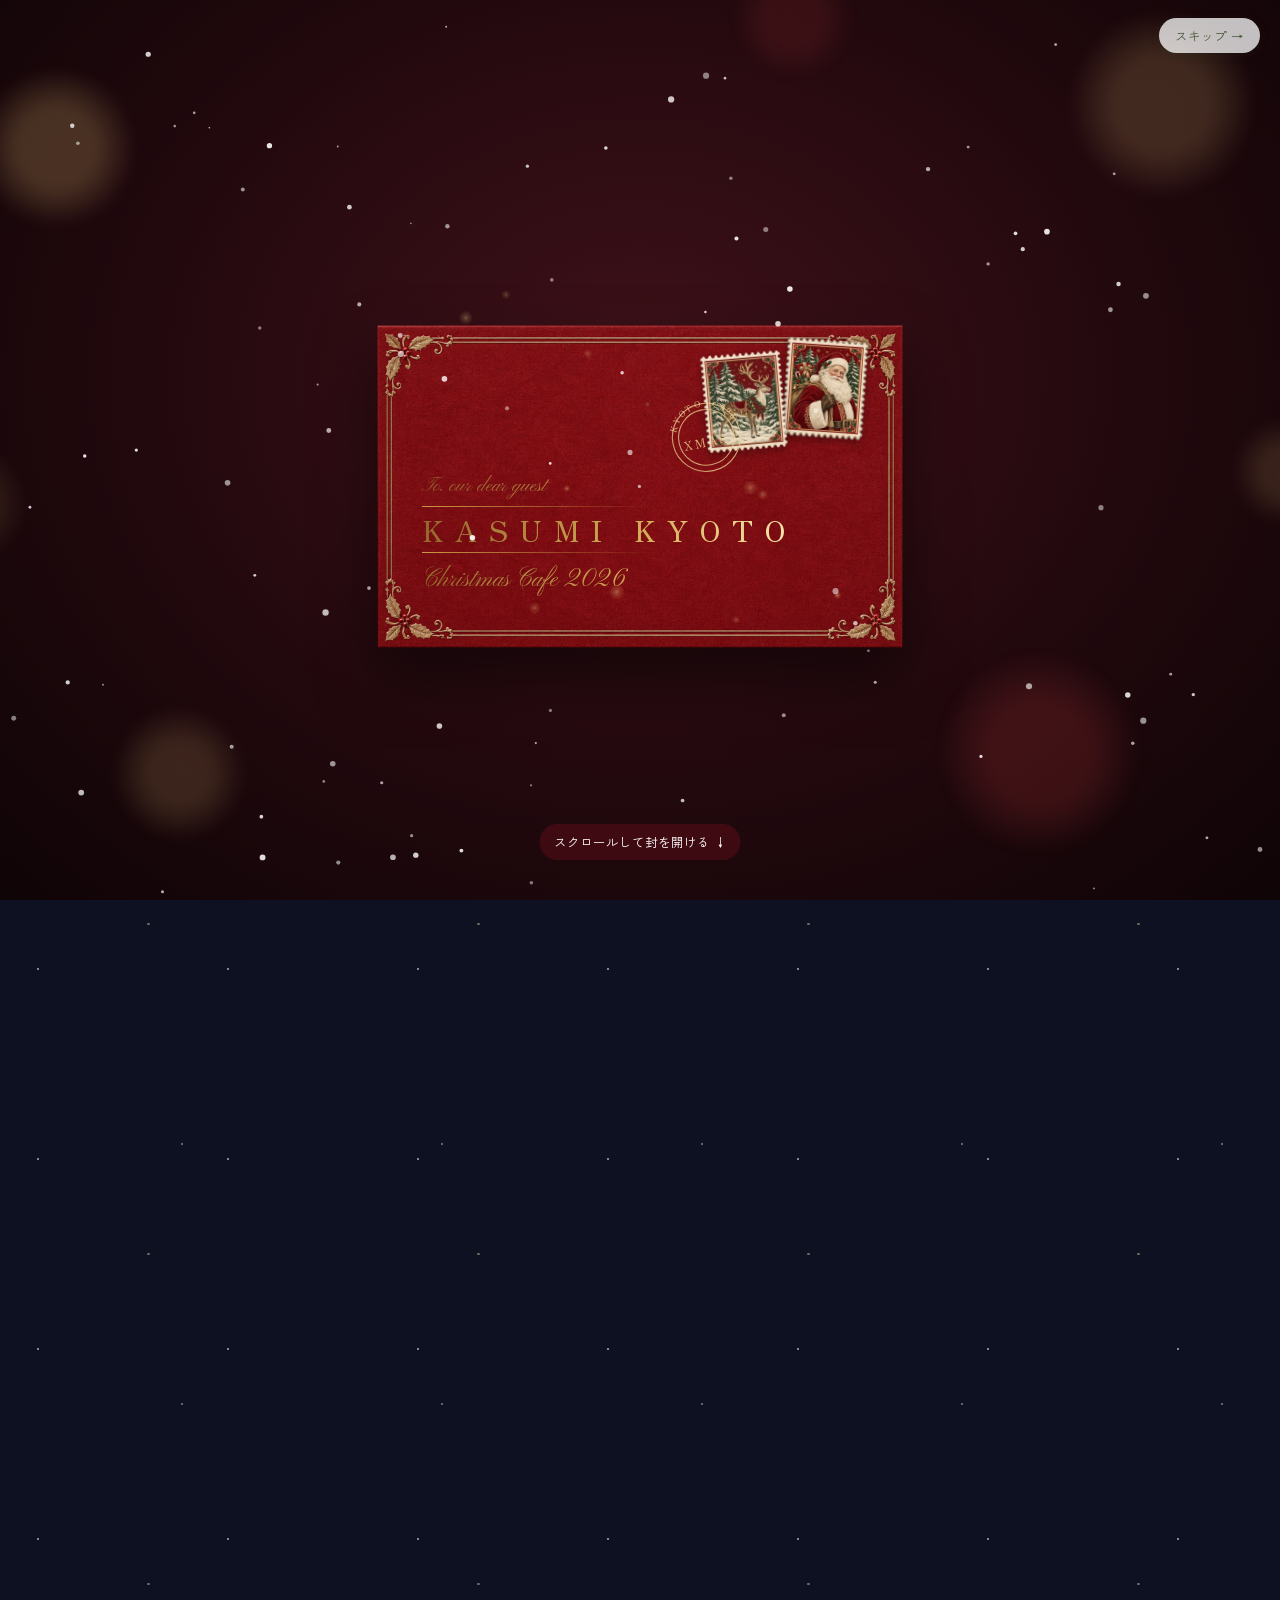
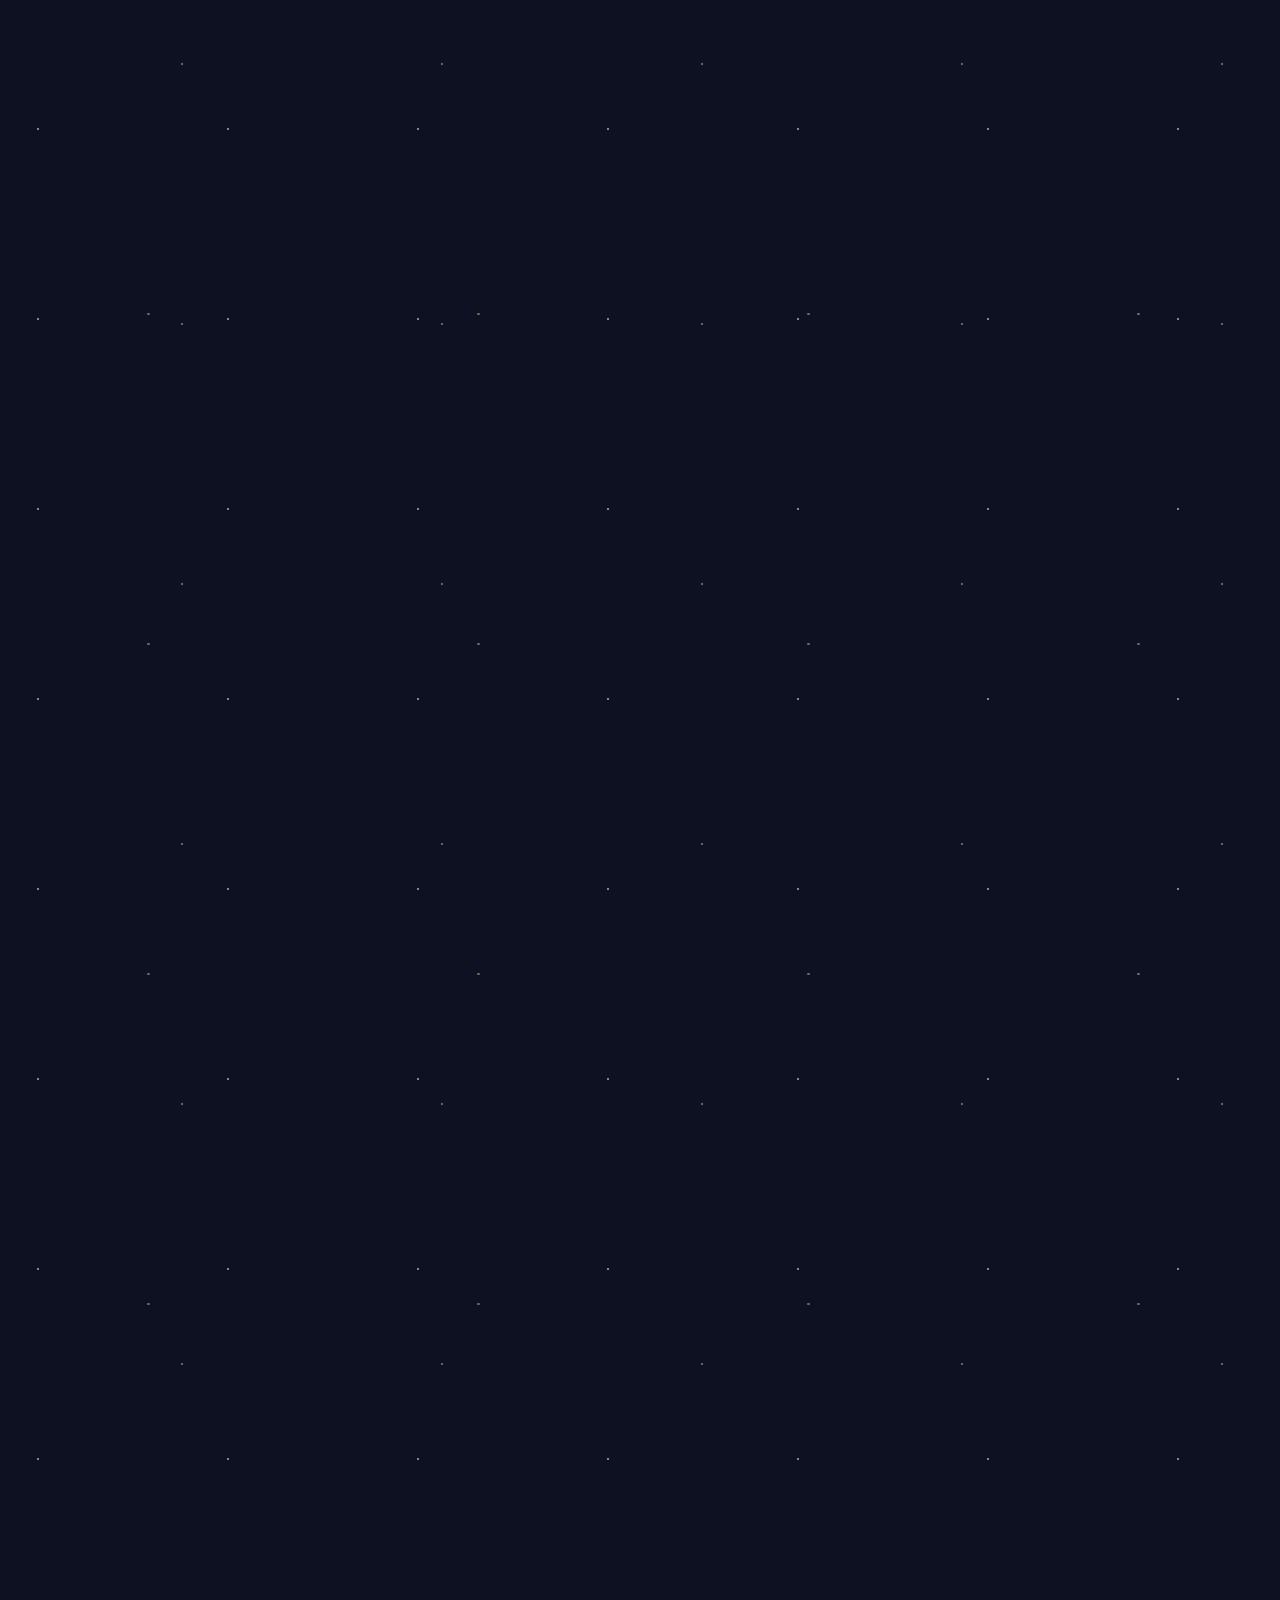
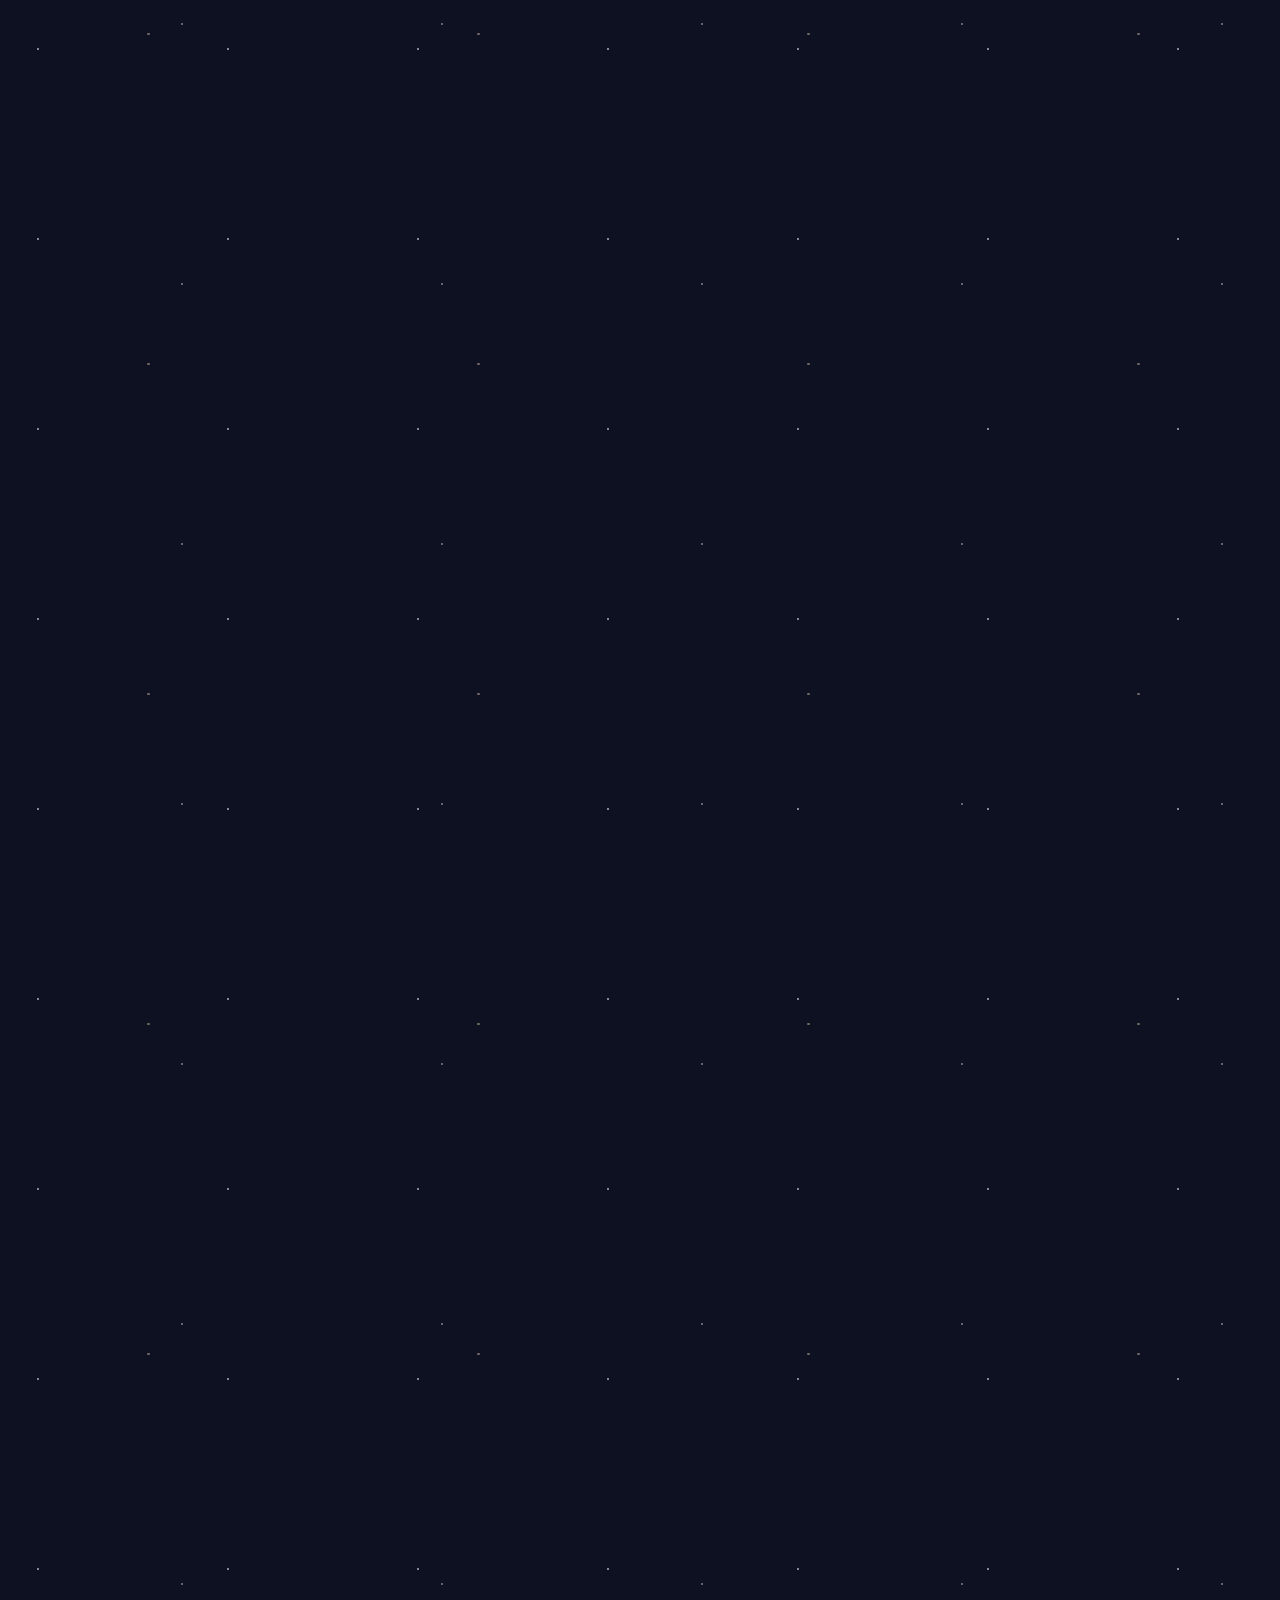
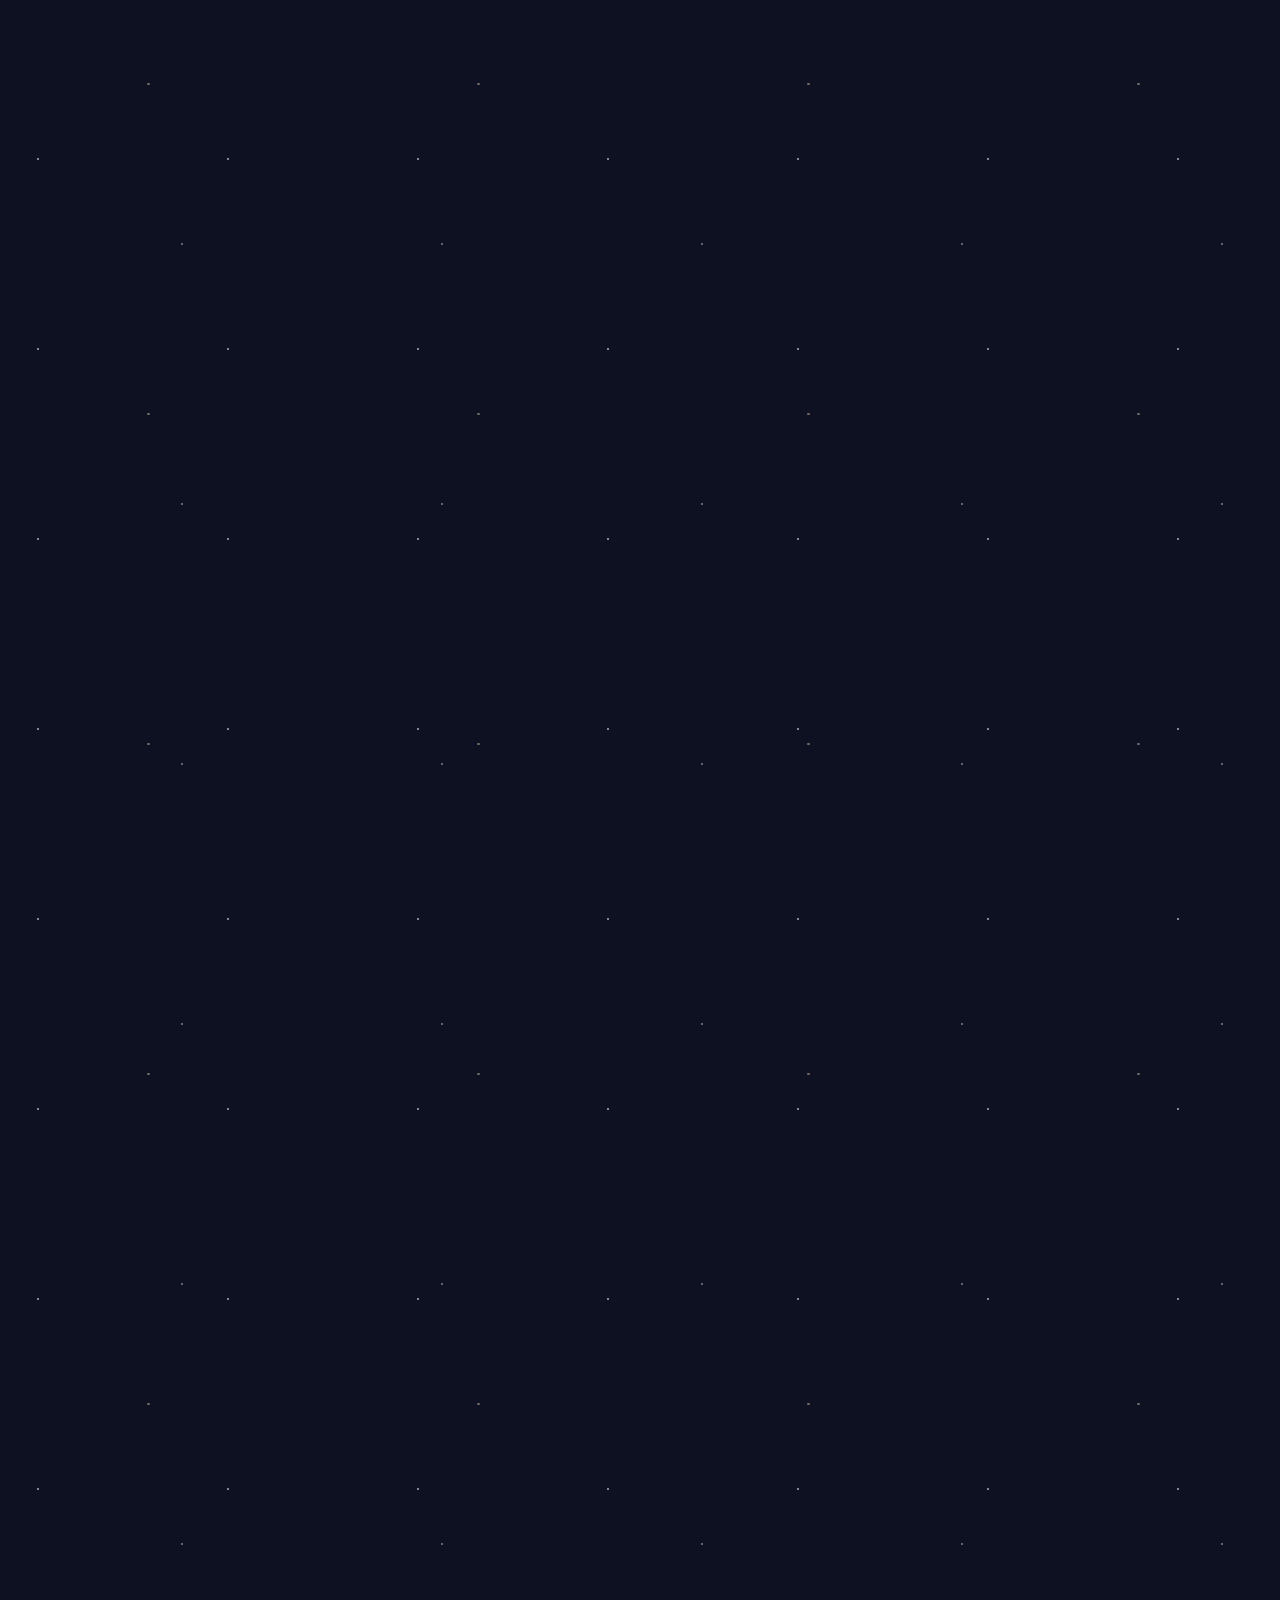
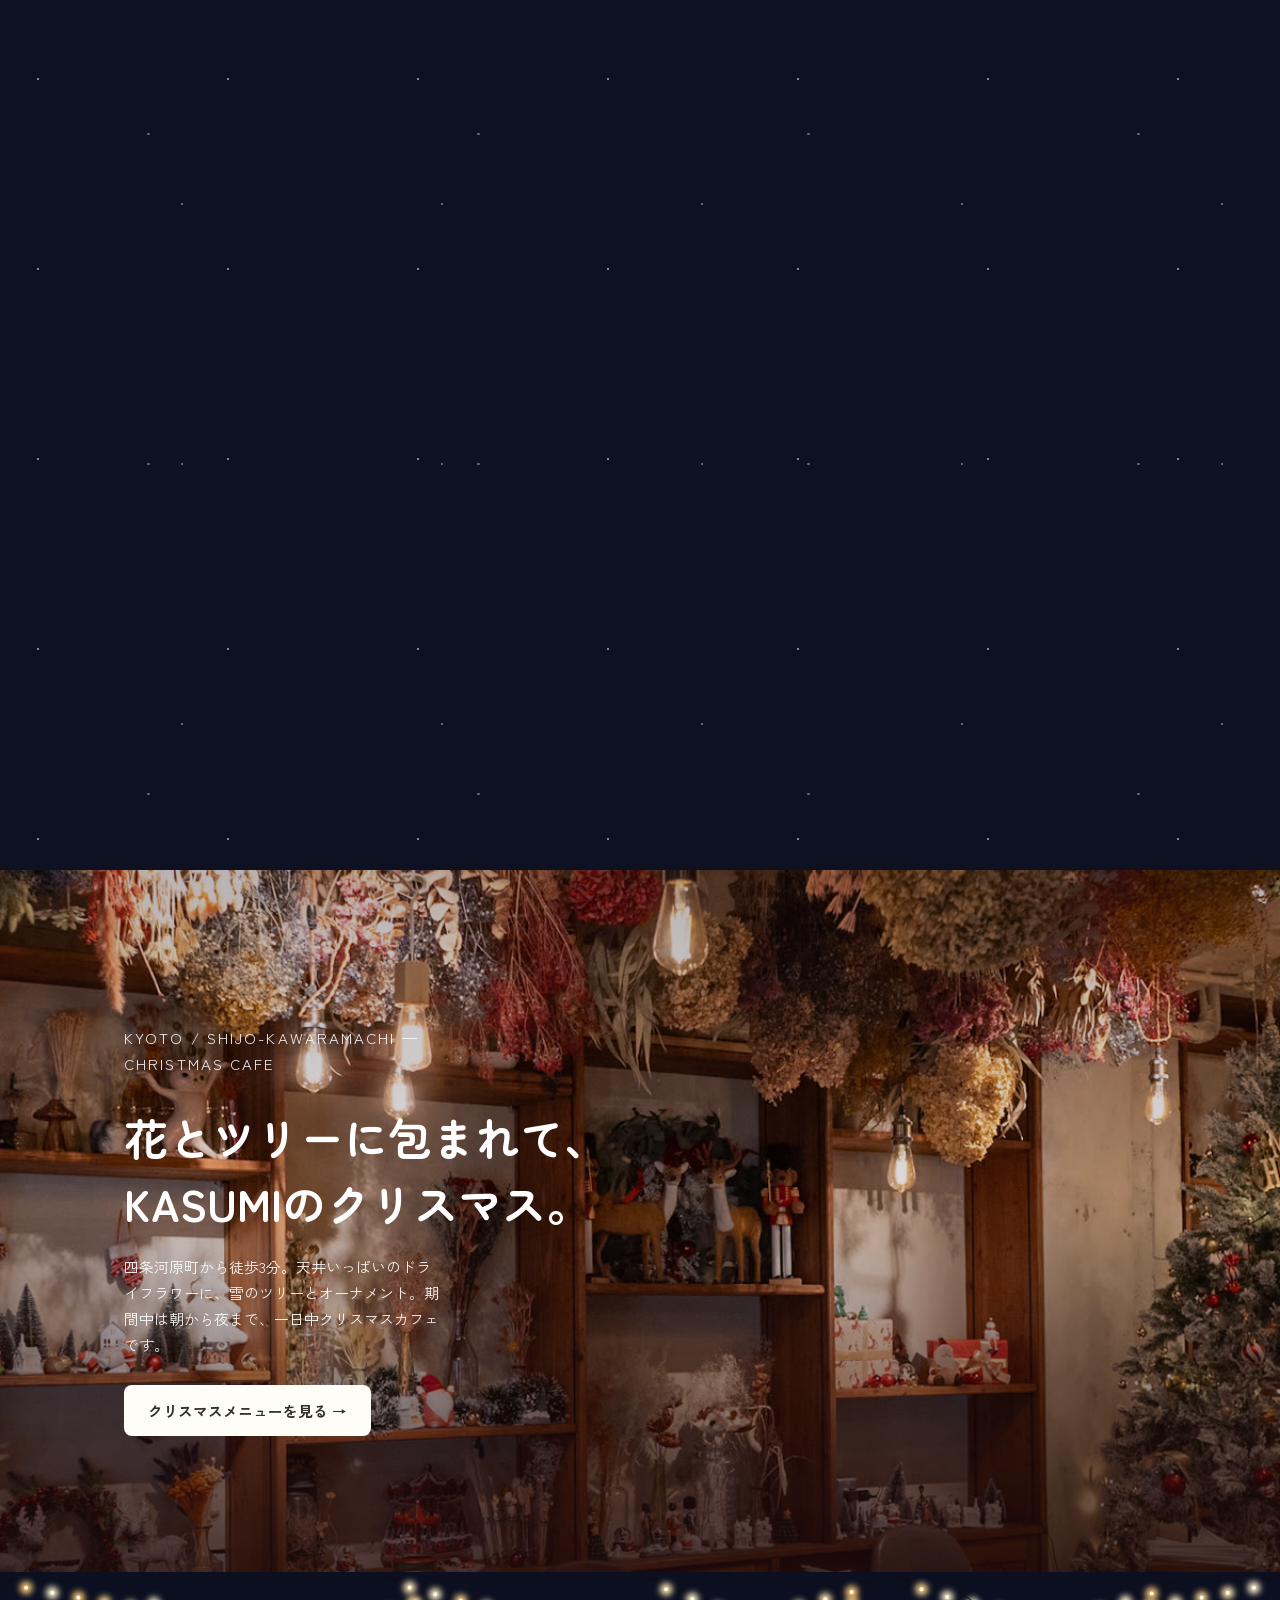
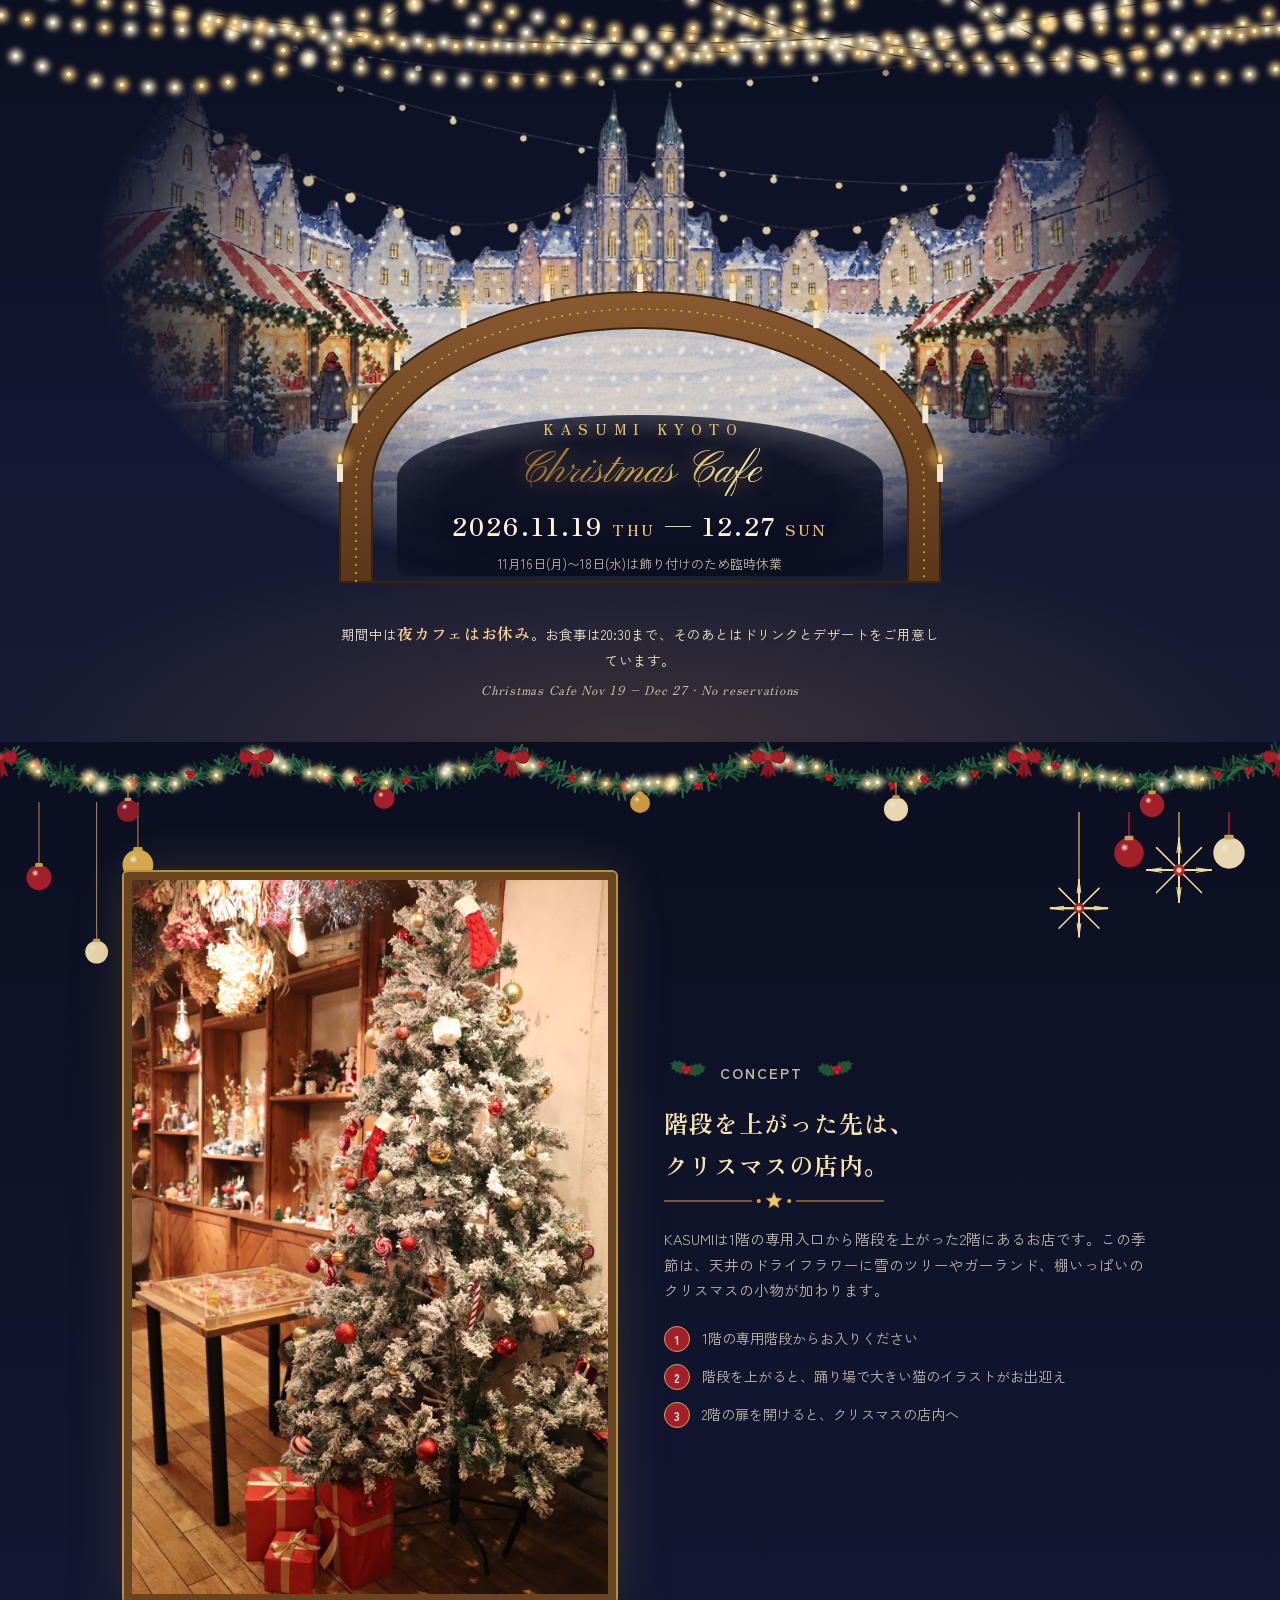
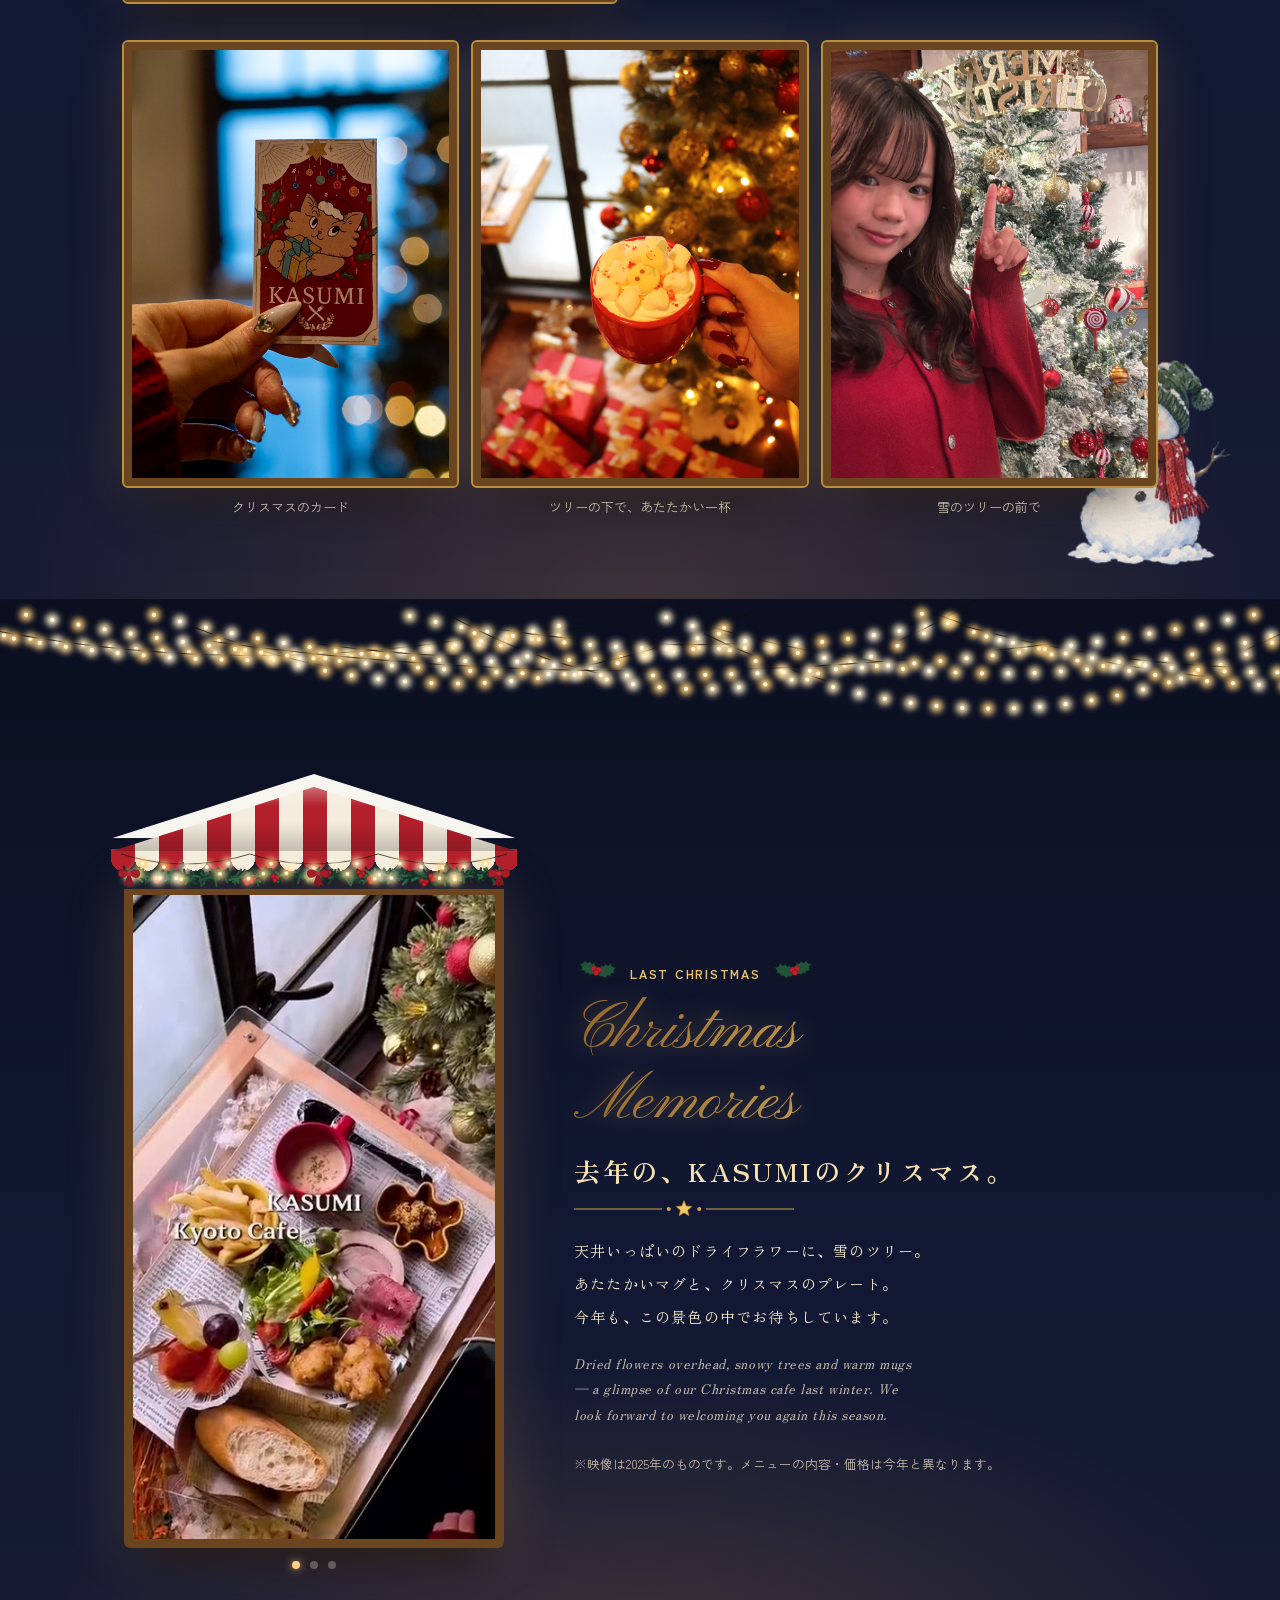
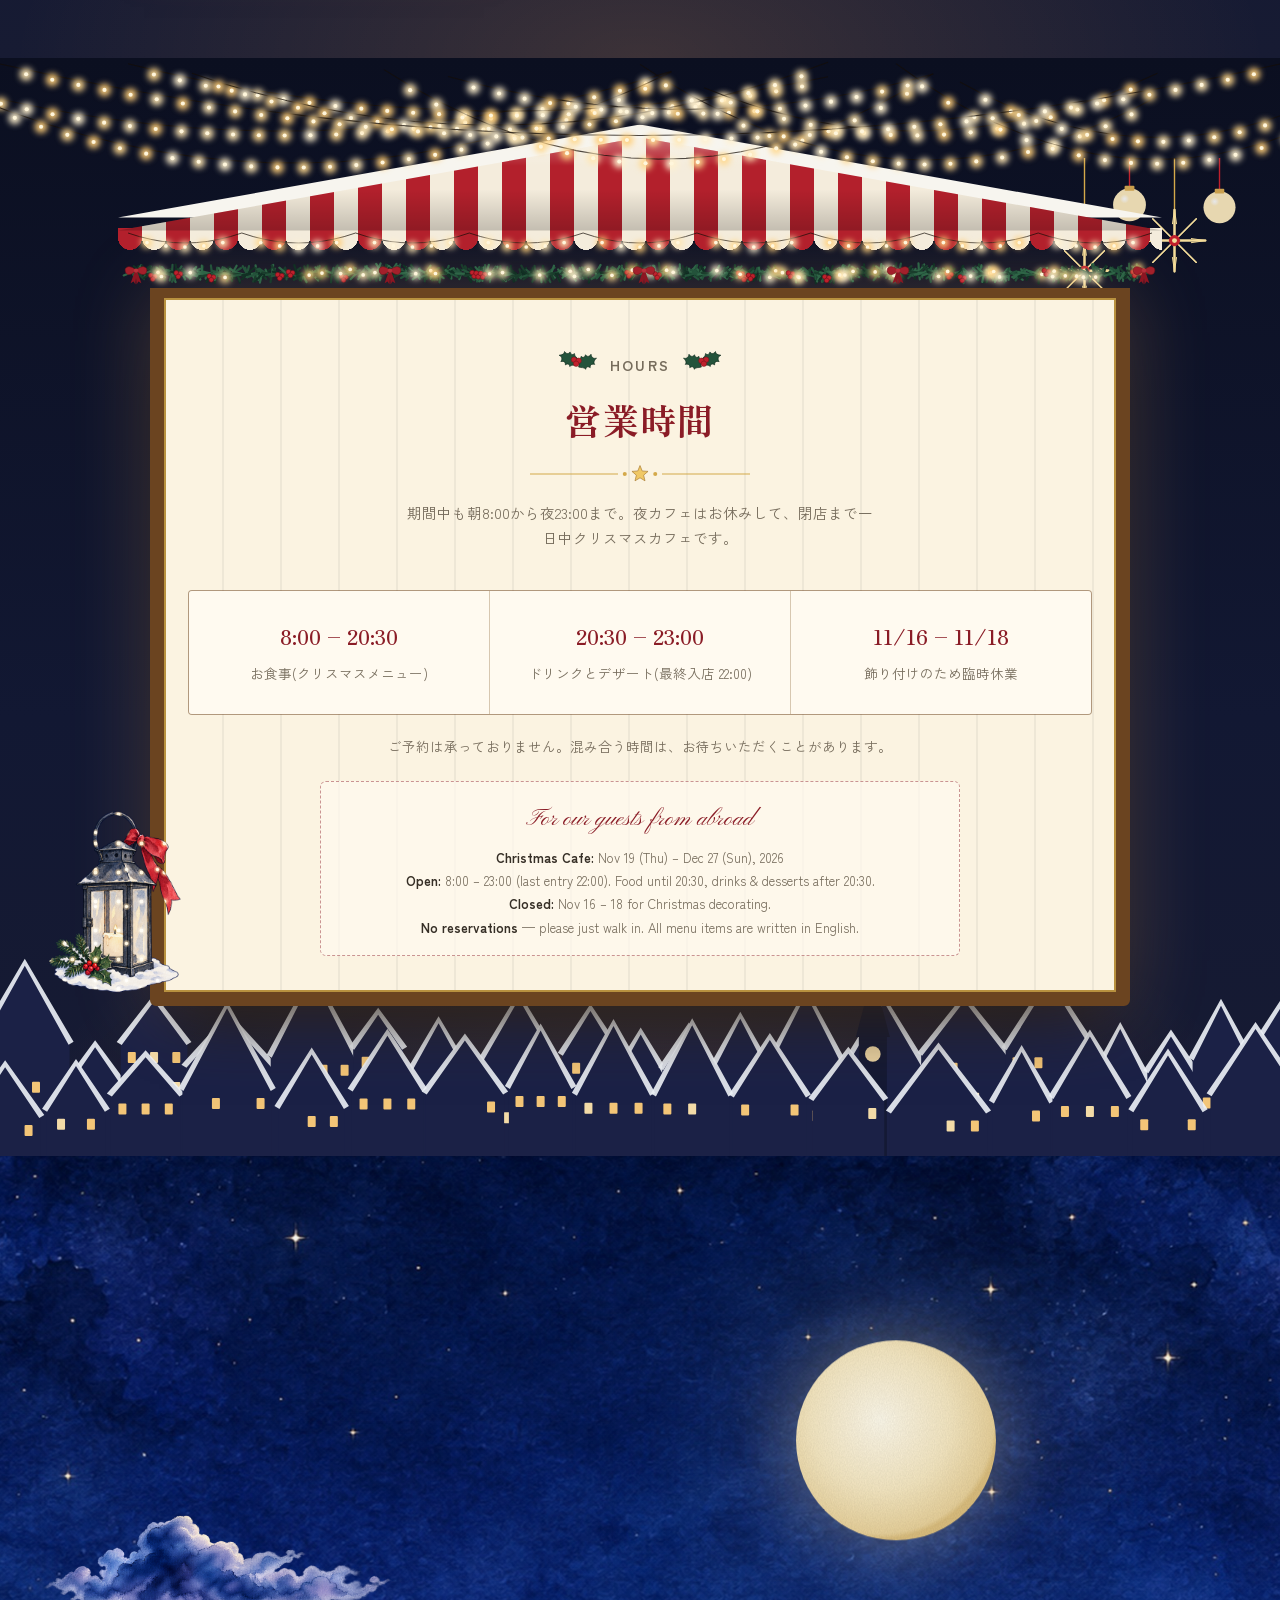
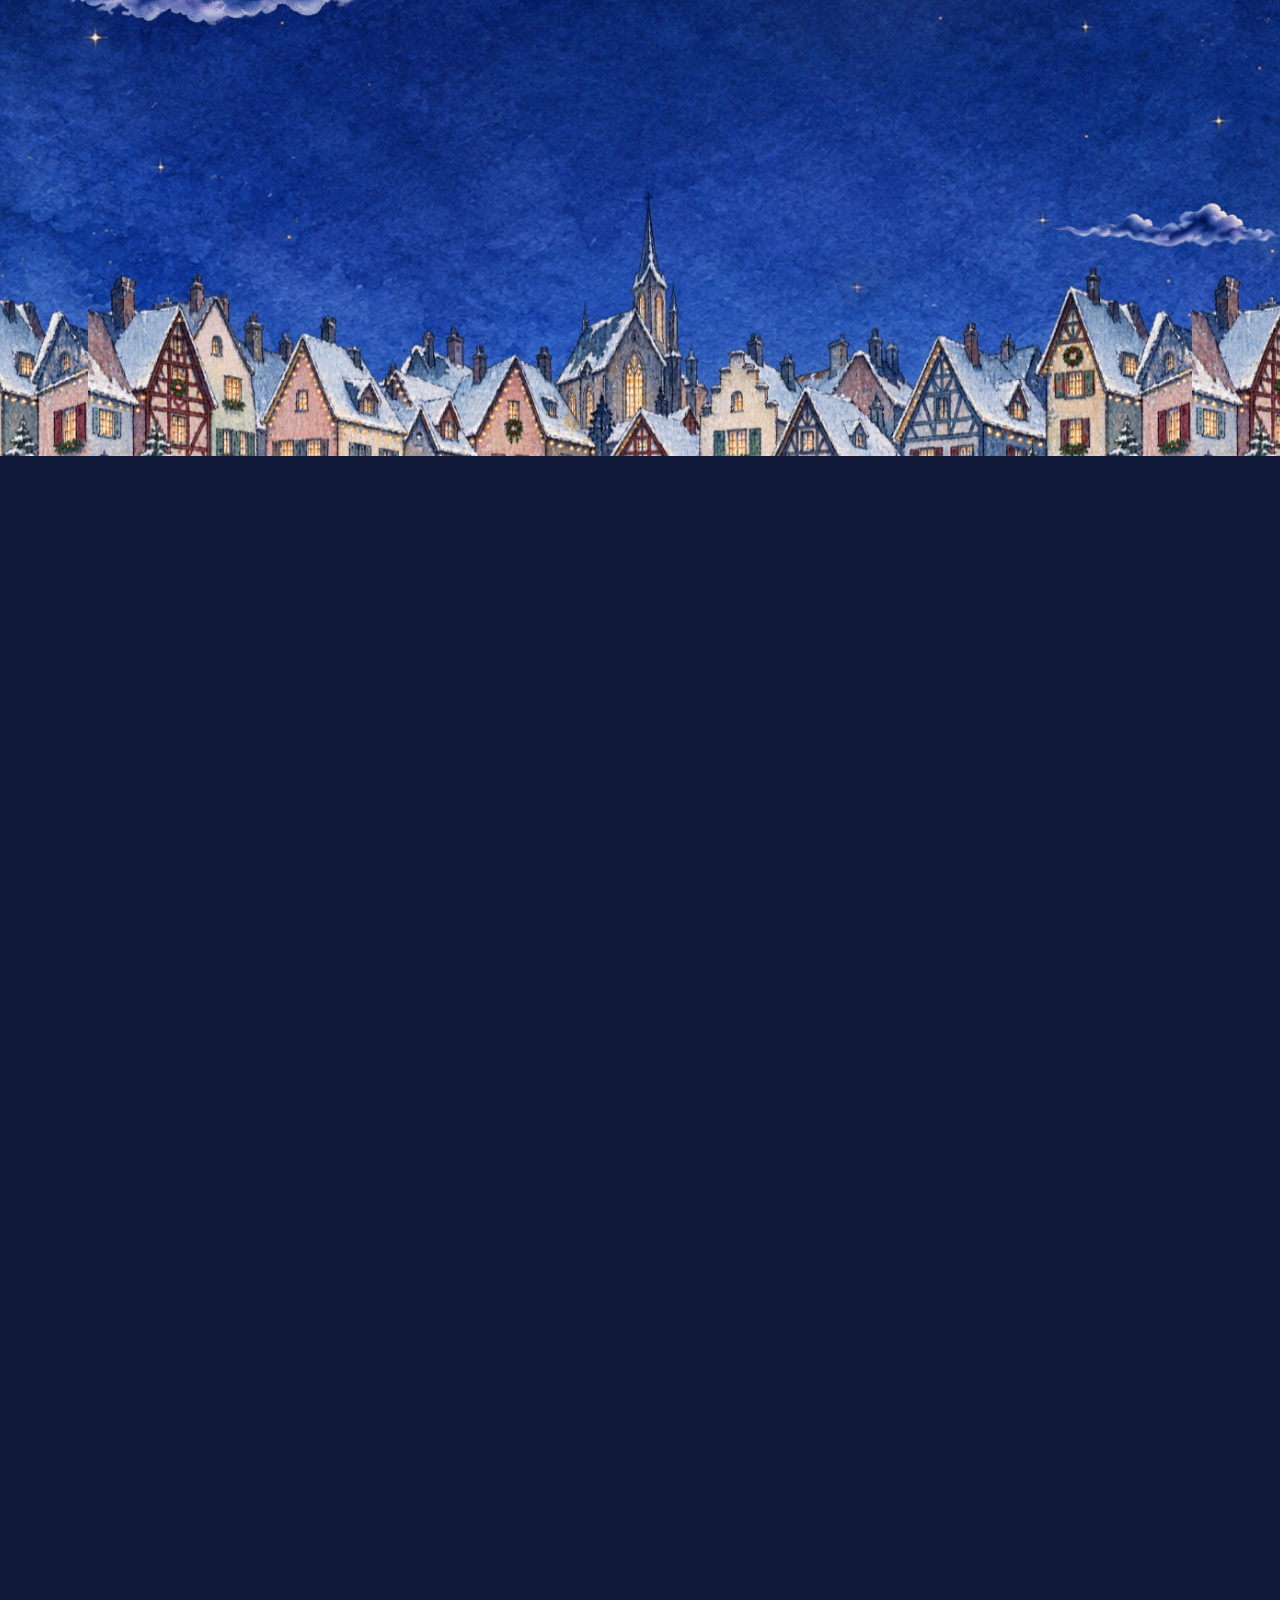
==== index.html @ fc3e25eb "クリスマス版: 基本版を取りこみ、メニューを最新の決定に合わせる - グラタン定食・カツカレーを外す(2026-10-03 フードはプレート1本・米なし) - デザート・ドリンク・Xmasアサイーの価" ====
<!DOCTYPE html>
<html lang="ja">
<head>
<meta charset="UTF-8">
<!-- アクセス解析(Googleアナリティクス、課題リスト#3)。プロパティ「KASUMI」の既存のウェブストリーム G-07JGNKQDGV を使う -->
<script async src="https://www.googletagmanager.com/gtag/js?id=G-07JGNKQDGV"></script>
<script>
  window.dataLayer = window.dataLayer || [];
  function gtag(){dataLayer.push(arguments);}
  gtag('js', new Date());
  gtag('config', 'G-07JGNKQDGV');
</script>

<meta name="viewport" content="width=device-width, initial-scale=1.0">
<title>KASUMI(かすみ)| 京都・四条河原町のクリスマスカフェ</title>
<meta name="description" content="京都市中京区、四条河原町から徒歩3分。ドライフラワーカフェ KASUMI のクリスマスカフェ。2026年11月19日(木)〜12月27日(日)、朝から夜まで一日中クリスマス仕様でお待ちしています。">
<!-- LINE・SNSで共有したときのカード(OGP)とアイコン(2026-09-27 広報チェックの提案①) -->
<meta property="og:type" content="website">
<meta property="og:site_name" content="KASUMI KYOTO">
<meta property="og:title" content="KASUMIのクリスマスカフェ 2026｜京都・四条河原町">
<meta property="og:description" content="2026年11月19日(木)〜12月27日(日)。ドライフラワーのカフェKASUMIが、朝から夜までクリスマスカフェになります。予約不要。">
<meta property="og:url" content="https://yoichi077-cyber.github.io/kasumihp/">
<meta property="og:image" content="https://yoichi077-cyber.github.io/kasumihp/images/christmas/og/og-christmas.jpg">
<meta property="og:image:width" content="1200">
<meta property="og:image:height" content="630">
<meta property="og:locale" content="ja_JP">
<meta name="twitter:card" content="summary_large_image">
<link rel="icon" type="image/png" href="images/christmas/og/favicon.png">
<link rel="apple-touch-icon" href="images/christmas/og/apple-touch-icon.png">
<!-- AI検索・Google向けのお店情報(課題リスト#4)。07_共通知識の店舗基本情報・営業情報(版7)と一致させる -->
<script type="application/ld+json">
{
  "@context": "https://schema.org",
  "@type": "CafeOrCoffeeShop",
  "name": "KASUMI",
  "alternateName": ["かすみ", "KASUMI KYOTO"],
  "url": "https://yoichi077-cyber.github.io/kasumihp/",
  "image": "https://yoichi077-cyber.github.io/kasumihp/images/christmas/og/og-christmas.jpg",
  "telephone": "+81-75-231-2922",
  "address": {
    "@type": "PostalAddress",
    "postalCode": "604-8046",
    "addressRegion": "京都府",
    "addressLocality": "京都市中京区",
    "streetAddress": "新京極通蛸薬師下る東側町508 2F",
    "addressCountry": "JP"
  },
  "openingHoursSpecification": [{
    "@type": "OpeningHoursSpecification",
    "dayOfWeek": ["Monday","Tuesday","Wednesday","Thursday","Friday","Saturday","Sunday"],
    "opens": "08:00",
    "closes": "23:00"
  }],
  "acceptsReservations": false,
  "hasMap": "https://maps.app.goo.gl/QVpJ8UWYc7qEV3ALA",
  "sameAs": ["https://www.instagram.com/kasumi_kyoto/", "https://www.tiktok.com/@ayuko_cafegirl"]
}
</script>
<link rel="preconnect" href="https://fonts.googleapis.com">
<link rel="stylesheet" href="https://fonts.googleapis.com/css2?family=Pinyon+Script&family=UnifrakturMaguntia&family=Zen+Old+Mincho:wght@500;700&display=swap">
<link rel="stylesheet" href="style.css">
<link rel="stylesheet" href="christmas.css">
<link rel="stylesheet" href="christmas-deco.css">
</head>
<body class="xmas">

<!-- ===== クリスマス版(2026)。基本版は Git の目印 base-v1 に保存 =====
     設計: 第2の脳/06_ホームページ/クリスマス版_設計メモ.md
     絵は Codex が images/christmas/ に保存したものを自動で使う。まだ無い絵は、コードで描いた仮の図形で表示する -->

<!-- ===== 入口: 赤い封筒の招待状 =====
     封筒の表 → 裏返す → 封ろうが外れてふたが開く → 手紙が出る → 金の文字が光る → 光が広がって店内写真へ
     高さは envelope.js が画面7つ分(px)で付ける。JS無効/動きを減らす設定の時は高さ0のまま(本編から表示) -->
<div class="entrance xe" id="entrance">
  <button class="entrance-skip" type="button" id="entranceSkip">スキップ →</button>
  <div class="entrance-sticky xe-sticky">
    <div class="xe-bokeh" aria-hidden="true"></div>

    <div class="xe-env" aria-hidden="true">
      <!-- 表 -->
      <div class="xe-front" data-art="images/christmas/envelope-front.png">
        <div class="xe-address">
          <span class="xe-to">To. our dear guest</span>
          <span class="xe-from">KASUMI KYOTO</span>
          <span class="xe-from-sub">Christmas Cafe 2026</span>
        </div>
        <div class="xe-stamps">
          <div class="xe-stamp xe-stamp--santa" data-art="images/christmas/stamp-santa.png"><span>Santa</span></div>
          <div class="xe-stamp xe-stamp--reindeer" data-art="images/christmas/stamp-reindeer.png"><span>Noël</span></div>
          <svg class="xe-postmark" viewBox="0 0 120 120"><circle cx="60" cy="60" r="44" /><circle cx="60" cy="60" r="36" /><path id="pm" d="M60 60 m-40 0 a40 40 0 1 1 80 0" fill="none" stroke="none"/><text><textPath href="#pm" startOffset="50%" text-anchor="middle">KYOTO · 2026</textPath></text><text x="60" y="72" text-anchor="middle" class="pm-mid">XMAS</text></svg>
        </div>
      </div>
      <!-- 裏(本体・手紙・ポケット・ふた) -->
      <div class="xe-back">
        <div class="xe-body" data-art="images/christmas/envelope-back.png"></div>
        <div class="xe-card"></div>
        <div class="xe-pocket" data-art="images/christmas/envelope-back.png"></div>
        <div class="xe-flap" data-art="images/christmas/envelope-flap.png"></div>
        <div class="xe-seal" data-art="images/christmas/wax-seal.png"></div>
      </div>
    </div>

    <!-- 手紙(文字は絵に描かず、ここで金色の文字として重ねる) -->
    <div class="xe-letter" data-art="images/christmas/letter-paper.png">
      <div class="xe-letter-inner">
        <!-- 「ご招待」は無料招待と誤解されるので使わない。署名(ヤイチ班長)も入れない(2026-09-26 オーナー指示) -->
        <p class="xe-line xe-line--en">Christmas Cafe</p>
        <p class="xe-line xe-line--lead">今年も、KASUMIは<br>クリスマスカフェを開催します。</p>
        <p class="xe-line">店内を、クリスマスの飾りでいっぱいにして、<br>あたたかい飲み物とごちそうを用意しました。</p>
        <p class="xe-line">階段の上で、お待ちしております。</p>
        <p class="xe-line xe-line--date">2026.11.19 <small>THU</small> — 12.27 <small>SUN</small></p>
        <p class="xe-line xe-line--en xe-line--small">KASUMI KYOTO</p>
      </div>
    </div>

    <canvas class="xe-dust" aria-hidden="true"></canvas>
    <div class="xe-flash" aria-hidden="true"></div>

    <!-- 光が消えたあとの店内写真(2025年クリスマスの店内) -->
    <div class="xe-photo">
      <img src="images/christmas/photos/interior-tree.jpg" alt="雪のツリーとリースで飾られた、クリスマスのKASUMIの店内">
    </div>
    <p class="scene-caption xe-caption">ようこそ、KASUMIのクリスマスへ。</p>

    <p class="scroll-hint">スクロールして封を開ける ↓</p>
  </div>
</div>

<header class="site-header">
  <div class="wrap">
    <div class="logo">KASUMI<span> KYOTO</span><em class="logo-xmas" aria-hidden="true">Christmas</em></div>
    <nav class="nav">
      <a href="#concept">お店紹介</a>
      <a href="#hours">営業時間</a>
      <a href="#menu">クリスマスメニュー</a>
      <a href="#faq">よくある質問</a>
      <a href="#access">アクセス</a>
    </nav>
  </div>
  <div class="xm-lights xm-lights--header" data-deco="lights"></div>
</header>

<!-- お知らせ。data-until の日を過ぎると自動で消える。内容は 07_共通知識/営業情報.md(版11)と一致させる。
     クリスマス版を開催前(11/15まで)に出すため、それまでの営業と臨時休業をここで知らせる -->
<div class="notice" id="notice">
  <div class="wrap">
    <p class="notice-item" data-until="2026-11-15"><span class="notice-label">お知らせ</span>11月15日(日)までは、いつものメニューと夜カフェで営業しています。</p>
    <p class="notice-item" data-until="2026-11-18"><span class="notice-label">臨時休業</span>11月16日(月)〜18日(水)は飾り付けのためお休みします。11月19日(木)からクリスマスカフェです。</p>
    <p class="notice-item" data-until="2026-11-18" lang="en"><span class="notice-label">Notice</span>Closed Nov 16 (Mon) &ndash; 18 (Wed) for Christmas decorating. Christmas Cafe from Nov 19 (Thu) to Dec 27 (Sun).</p>
  </div>
</div>

<section class="hero" id="top" data-hero-image>
  <!-- 写真の上には飾りを重ねない(2026-09-26 オーナー指示) -->
  <div class="hero-inner">
    <p class="hero-eyebrow">Kyoto / Shijo-Kawaramachi — Christmas Cafe</p>
    <h1>花とツリーに包まれて、<br>KASUMIのクリスマス。</h1>
    <p>四条河原町から徒歩3分。天井いっぱいのドライフラワーに、雪のツリーとオーナメント。期間中は朝から夜まで、一日中クリスマスカフェです。</p>
    <a class="btn" href="#menu">クリスマスメニューを見る →</a>
  </div>
</section>

<!-- 期間と臨時休業は 07_共通知識/営業情報.md(版6)の変更予定に合わせる。
     看板はドレスデンのクリスマスマーケットの入口にある「ろうそくの木のアーチ」の形 -->
<div class="xmas-dates xm-night" id="dates">
  <div class="xm-canopy" data-deco="canopy" data-h="120"></div>
  <div class="xm-archsign">
    <!-- 大聖堂はアーチ看板の奥に立ち、看板の上へそびえる(文字の後ろは暗くして読めるように) -->
    <div class="xm-art xm-art--cathedral xm-sparkle" data-art="images/christmas/cathedral.png" aria-hidden="true"></div>
    <!-- 手描きの広場の1枚絵(square.png)が届いたら、大聖堂・陶器の家・影絵の代わりにこれだけを出す -->
    <div class="xm-art xm-art--square xm-sparkle" data-art="images/christmas/square.png" aria-hidden="true"></div>
    <div class="xm-arch" data-deco="arch"></div>
    <div class="xm-archsign-text">
      <span class="xm-archsign-kasumi">KASUMI KYOTO</span>
      <span class="xm-archsign-en">Christmas Cafe</span>
      <b>2026.11.19 <small>THU</small> — 12.27 <small>SUN</small></b>
      <span class="xm-archsign-note">11月16日(月)〜18日(水)は飾り付けのため臨時休業</span>
    </div>
  </div>
  <p class="xm-period-note">期間中は<b>夜カフェはお休み</b>。お食事は20:30まで、そのあとはドリンクとデザートをご用意しています。<span lang="en">Christmas Cafe Nov 19 &ndash; Dec 27 &middot; No reservations</span></p>
  <div class="xm-skyline" data-deco="skyline" data-h="150"></div>
  <div class="xm-lanterns" data-deco="lanterns"></div>
</div>

<section id="concept" class="xm-concept xm-night">
  <div class="xm-art xm-art--snowman" data-art="images/christmas/snowman.png" aria-hidden="true"></div>
  <div class="xm-garland" data-deco="garland"></div>
  <div class="xm-stars xm-stars--right" data-deco="stars" data-count="2" data-len="120"></div>
  <div class="xm-hang xm-hang--left" data-deco="hang" data-count="3" data-len="140"></div>
  <div class="wrap concept">
    <img src="images/christmas/photos/tree-presents.jpg" alt="雪のツリーと赤いプレゼントの箱。奥にクリスマスの小物が並ぶ棚">
    <div class="concept-text">
      <p class="eyebrow"><span class="xm-holly" data-deco="holly"></span>Concept<span class="xm-holly xm-holly--flip" data-deco="holly"></span></p>
      <h2>階段を上がった先は、<br>クリスマスの店内。</h2>
      <div class="xm-divider" data-deco="divider"></div>
      <p>KASUMIは1階の専用入口から階段を上がった2階にあるお店です。この季節は、天井のドライフラワーに雪のツリーやガーランド、棚いっぱいのクリスマスの小物が加わります。</p>
      <ul class="concept-steps">
        <li><span class="num">1</span>1階の専用階段からお入りください</li>
        <li><span class="num">2</span>階段を上がると、踊り場で大きい猫のイラストがお出迎え</li>
        <li><span class="num">3</span>2階の扉を開けると、クリスマスの店内へ</li>
      </ul>
    </div>
  </div>
  <div class="wrap">
    <!-- 写真は 2025年クリスマスカフェ(写っているのはスタッフ。2026-09-26 オーナーが使用可と回答) -->
    <ul class="concept-strip">
      <li><figure><img src="images/christmas/photos/xmas-card.jpg" alt="ツリーの灯りの前で、猫の絵のKASUMIのクリスマスカードを持つ手" loading="lazy"><figcaption>クリスマスのカード</figcaption></figure></li>
      <li><figure><img src="images/christmas/photos/tree-hotdrink.jpg" alt="雪のツリーとプレゼントの前で、マシュマロのホットドリンクを持つ手" loading="lazy"><figcaption>ツリーの下で、あたたかい一杯</figcaption></figure></li>
      <li><figure><img src="images/christmas/photos/staff-tree.jpg" alt="雪のツリーの前のスタッフ" loading="lazy"><figcaption>雪のツリーの前で</figcaption></figure></li>
    </ul>
  </div>
</section>

<!-- ===== 去年のクリスマスカフェ(動画) =====
     動画はスタッフが編集した2025年のリール3本(KASUMI_photos/クリスマスカフェ/HP用動画)。
     去年の「クリスマス限定メニューは12月25日まで」の文字が入る終わりの数秒は切ってある(今年は12/27まで)。
     音なし・自動再生・くり返し。動画の上には飾りを重ねない -->
<section id="last-xmas" class="xm-night xm-lastxmas">
  <div class="xm-canopy" data-deco="canopy" data-h="120"></div>
  <div class="wrap xm-lx">
    <!-- 窓は1つ。3本を順番にくり返し流す(3つ並べるとうるさい、とオーナー指示 2026-09-26) -->
    <div class="xm-vhut">
      <video class="xm-playlist" muted playsinline preload="auto"
        data-list="images/christmas/video/last-xmas-1.mp4 images/christmas/video/last-xmas-2.mp4 images/christmas/video/last-xmas-3.mp4"
        src="images/christmas/video/last-xmas-1.mp4" poster="images/christmas/video/last-xmas-1.jpg"
        aria-label="去年のクリスマスカフェの様子。ツリーの横のクリスマスプレート、雪のツリーの店内、入口のポインセチア"></video>
      <div class="xm-vdots" aria-hidden="true"><i class="on"></i><i></i><i></i></div>
    </div>
    <div class="xm-lx-text">
      <p class="eyebrow"><span class="xm-holly" data-deco="holly"></span>Last Christmas<span class="xm-holly xm-holly--flip" data-deco="holly"></span></p>
      <p class="xm-lx-en">Christmas<br>Memories</p>
      <h2>去年の、KASUMIのクリスマス。</h2>
      <div class="xm-divider" data-deco="divider"></div>
      <p class="xm-lx-ja">天井いっぱいのドライフラワーに、雪のツリー。<br>あたたかいマグと、クリスマスのプレート。<br>今年も、この景色の中でお待ちしています。</p>
      <p class="xm-lx-en-body">Dried flowers overhead, snowy trees and warm mugs &mdash; a glimpse of our Christmas cafe last winter. We look forward to welcoming you again this season.</p>
      <p class="xm-videos-note">※映像は2025年のものです。メニューの内容・価格は今年と異なります。</p>
    </div>
  </div>
</section>

<section id="hours" class="hours xm-night xm-hours">
  <div class="xm-art xm-art--lantern xm-sparkle" data-art="images/christmas/lantern.png" aria-hidden="true"></div>
  <div class="xm-canopy" data-deco="canopy" data-h="130"></div>
  <div class="xm-stars xm-stars--hours" data-deco="stars" data-count="2" data-len="90"></div>
  <div class="xm-skyline xm-skyline--hours" data-deco="skyline" data-h="170"></div>
  <div class="wrap xm-bighut">
    <div class="xm-roof xm-roof--big" aria-hidden="true">
      <div class="xm-valance"></div>
      <div class="xm-hut-eave" data-deco="lights"></div>
      <div class="xm-roof-garland" data-deco="garland" data-flat="1"></div>
    </div>
    <div class="section-head">
      <p class="eyebrow"><span class="xm-holly" data-deco="holly"></span>Hours<span class="xm-holly xm-holly--flip" data-deco="holly"></span></p>
      <h2>営業時間</h2>
      <div class="xm-divider" data-deco="divider"></div>
      <p>期間中も朝8:00から夜23:00まで。夜カフェはお休みして、閉店まで一日中クリスマスカフェです。</p>
    </div>
    <!-- 期間中の営業形態は 07_共通知識/営業情報.md(版6)の変更予定「クリスマスカフェ期間の営業形態」に合わせる。
         16:00のライトダウンの有無と、20:30以降の品目は未確認なので書かない -->
    <div class="hours-grid">
      <div class="hours-card">
        <div class="time">8:00 – 20:30</div>
        <div class="label">お食事(クリスマスメニュー)</div>
      </div>
      <div class="hours-card">
        <div class="time">20:30 – 23:00</div>
        <div class="label">ドリンクとデザート(最終入店 22:00)</div>
      </div>
      <div class="hours-card">
        <div class="time">11/16 – 11/18</div>
        <div class="label">飾り付けのため臨時休業</div>
      </div>
    </div>
    <p class="hours-note">ご予約は承っておりません。混み合う時間は、お待ちいただくことがあります。</p>
    <!-- 英語の案内(広報チェックの提案⑥)。内容は 07_共通知識/営業情報.md 版7・店舗基本情報.md と一致させる -->
    <div class="xm-english" lang="en">
      <p class="xm-english-title">For our guests from abroad</p>
      <ul>
        <li><b>Christmas Cafe:</b> Nov 19 (Thu) &ndash; Dec 27 (Sun), 2026</li>
        <li><b>Open:</b> 8:00 &ndash; 23:00 (last entry 22:00). Food until 20:30, drinks &amp; desserts after 20:30.</li>
        <li><b>Closed:</b> Nov 16 &ndash; 18 for Christmas decorating.</li>
        <li><b>No reservations</b> &mdash; please just walk in. All menu items are written in English.</li>
      </ul>
    </div>
  </div>
</section>

<!-- ===== ソリの演出: 夜空をサンタとトナカイのソリが駆ける =====
     ヨーロッパの旧市街の屋根の上から、カメラがゆっくり夜空へ上がり、ソリが月の前を横切って、金の光の粉が残る → 「Christmas Menu」
     星と月はコードで描く。夜空・雲・ソリは Codex の水彩画。街並みは Codex の絵が届くまでコードで描く。高さは sleigh.js が付ける -->
<section class="xs" id="sleigh" aria-label="サンタのソリが夜空を駆ける演出">
  <div class="xs-sticky">
    <div class="xs-sky" data-art="images/christmas/sleigh-sky.jpg"></div>
    <canvas class="xs-stars" aria-hidden="true"></canvas>
    <div class="xs-moon" aria-hidden="true"></div>
    <div class="xs-cloud xs-cloud--a" data-art="images/christmas/sleigh-cloud-a.png" aria-hidden="true"></div>
    <div class="xs-cloud xs-cloud--b" data-art="images/christmas/sleigh-cloud-b.png" aria-hidden="true"></div>
    <canvas class="xs-trail" aria-hidden="true"></canvas>
    <div class="xs-sleigh" data-art="images/christmas/sleigh.png" aria-hidden="true">
      <svg class="xs-fallback" viewBox="0 0 400 150">
        <!-- 仮のソリ(金の線画)。Codex の sleigh.png が届いたら自動で差し替わる -->
        <g fill="none" stroke="currentColor" stroke-width="2.4" stroke-linecap="round" stroke-linejoin="round">
          <path d="M10 118 q8 14 30 14 h70 q14 0 20 -12" />
          <path d="M22 118 v-26 q0 -16 18 -18 h40 q20 0 30 -20 q4 -8 12 -6" />
          <path d="M30 92 h70" />
          <path d="M50 74 q-6 -18 8 -26 q14 -6 20 8 q2 10 -6 18" />
          <circle cx="66" cy="44" r="7" />
          <path d="M60 38 q6 -12 16 -4" />
          <path d="M92 56 l10 -18 q10 -6 18 2 l-6 16" />
          <path d="M112 70 C 160 66, 200 66, 240 60" />
          <path d="M112 76 C 170 80, 250 78, 330 60" />
        </g>
        <g fill="none" stroke="currentColor" stroke-width="2.2" stroke-linecap="round" stroke-linejoin="round">
          <g transform="translate(222 26)"><path d="M0 34 q10 -6 30 -4 q8 -8 14 -18 m-4 4 l-6 -12 m8 8 l4 -10 M4 34 l-8 22 m12 -20 l6 20 m18 -22 l-4 22 m10 -22 l10 18" /></g>
          <g transform="translate(300 12)"><path d="M0 34 q10 -6 30 -4 q8 -8 14 -18 m-4 4 l-6 -12 m8 8 l4 -10 M4 34 l-8 22 m12 -20 l6 20 m18 -22 l-4 22 m10 -22 l10 18" /></g>
        </g>
      </svg>
    </div>
    <!-- 手前: クリスマス一色のヨーロッパの旧市街(和の要素は入れない。2026-09-26 オーナー指示)。
         Codex の sleigh-town.png が届いたら自動で差し替わる。届くまではコードで描いた街並み -->
    <div class="xs-roofs" data-art="images/christmas/sleigh-town.png" data-deco="skyline" data-town="1" aria-hidden="true"></div>
    <p class="xs-caption"><span class="xs-caption-en">Merry Christmas</span><span class="xs-caption-ja">クリスマスのごちそうを、どうぞ。</span></p>
    <div class="xs-dusk" aria-hidden="true"></div>
  </div>
</section>

<section id="menu" class="xmas-menu xm-night">
  <div class="xm-art xm-art--globe" data-art="images/christmas/snowglobe.png" aria-hidden="true"></div>
  <div class="xm-art xm-art--wreath" data-art="images/christmas/wreath.png" aria-hidden="true"></div>
  <div class="xm-awning" aria-hidden="true"></div>
  <div class="xm-lights xm-lights--awning" data-deco="lights"></div>
  <div class="xm-art xm-art--nutL" data-art="images/christmas/nutcracker.png" aria-hidden="true"></div>
  <div class="xm-art xm-art--nutR" data-art="images/christmas/nutcracker.png" aria-hidden="true"></div>
  <div class="xm-marquee" data-deco="marquee" data-text="Christmas Menu" aria-hidden="true"></div>
  <p class="xm-marquee-sub" aria-hidden="true">KASUMI KYOTO · 2026</p>
  <div class="xm-canopy xm-canopy--menu" data-deco="canopy" data-h="160"></div>
  <div class="xm-stars xm-stars--menuL" data-deco="stars" data-count="2" data-len="90"></div>
  <div class="xm-stars xm-stars--menuR" data-deco="stars" data-count="2" data-len="260"></div>
  <div class="wrap">
    <div class="section-head">
      <p class="eyebrow"><span class="xm-holly" data-deco="holly"></span>Christmas Menu<span class="xm-holly xm-holly--flip" data-deco="holly"></span></p>
      <h2>クリスマスメニュー</h2>
      <div class="xm-divider" data-deco="divider"></div>
      <p>期間中は、おばんざいのセットをお休みして、クリスマスの洋食をご用意します。デザートとドリンクは、去年ご好評いただいたクリスマスの特別メニューです。価格はすべて税込です。</p>
    </div>
    <!-- 名前と価格は「クリスマス/2026_目標と作戦.md」のオーナー決定(2026-09-26)と 07_共通知識/メニュー・価格.md に合わせる。
         未決定の価格は「近日公開」。写真は2025年クリスマスのもの(今年の料理は10月の試作で撮影して差し替える) -->
    <div class="menu-grid menu-grid--2col">
      <div class="menu-card"><span class="xm-card-holly" data-deco="holly"></span>
        <div class="thumb"><img src="images/christmas/photos/plate.jpg" alt="クリスマスプレート" loading="lazy"></div>
        <div class="body">
          <h3>クリスマスプレート</h3>
          <p>メインを選べる、クリスマスの洋食プレート。メインの種類は近日公開します。</p>
          <p class="price">¥1,980</p>
        </div>
      </div>
      <div class="menu-card"><span class="xm-card-holly" data-deco="holly"></span>
        <div class="thumb"><img src="images/menu-wagyu.jpg" alt="黒毛和牛ステーキセット" loading="lazy"></div>
        <div class="body">
          <h3>黒毛和牛ステーキセット</h3>
          <p>黒毛和牛のステーキを、ご飯とお椀とともに。期間中もご用意しています。</p>
          <p class="price">¥4,700</p>
        </div>
      </div>
      <div class="menu-card"><span class="xm-card-holly" data-deco="holly"></span>
        <div class="thumb"><img src="images/christmas/photos/dessert-set.jpg" alt="ティラミスのデザートプレートと、マシュマロのホットドリンク" loading="lazy"></div>
        <div class="body">
          <h3>Xmasティラミス</h3>
          <p>ティラミスに、トナカイのチョコと星のクッキーを添えて。ドリンクとのセットでご注文ください。</p>
          <p class="price">¥900</p>
        </div>
      </div>
      <div class="menu-card"><span class="xm-card-holly" data-deco="holly"></span>
        <div class="thumb"><img src="images/christmas/photos/fondant.jpg" alt="フォンダンショコラとバニラアイス" loading="lazy"></div>
        <div class="body">
          <h3>Xmasフォンダンショコラ&amp;アイスクリーム</h3>
          <p>あたたかいフォンダンショコラに、バニラアイスを添えて。ドリンクとのセットでご注文ください。</p>
          <p class="price">¥900</p>
        </div>
      </div>
      <div class="menu-card"><span class="xm-card-holly" data-deco="holly"></span>
        <div class="thumb"><img src="images/christmas/photos/hot-marshmallow.jpg" alt="スノーマンのマシュマロを浮かべたホットドリンク" loading="lazy"></div>
        <div class="body">
          <h3>Xmasマシュマロドリンク</h3>
          <p>抹茶ラテ／チョコミルク／カフェオレ。ホットとアイス、どちらもお選びいただけます。</p>
          <p class="price">各¥800</p>
        </div>
      </div>
      <div class="menu-card"><span class="xm-card-holly" data-deco="holly"></span>
        <div class="thumb"><img src="images/christmas/photos/acai.jpg" alt="クリスマスのアサイーボウル" loading="lazy"></div>
        <div class="body">
          <h3>Xmasアサイーボウル</h3>
          <p>フルーツとアイスに、ジンジャーマンと星のクッキーを飾って。</p>
          <p class="price">¥1,690</p>
        </div>
      </div>
    </div>
    <p class="menu-more"><b>いつものメニューも：</b>アサイーボウル(5種)、クリームソーダ(7種)、コーヒー・紅茶・ソフトドリンクなどは期間中もご注文いただけます。<br><b>期間中お休みするメニュー：</b>おばんざいのセット、鶏の唐揚げのセット、モーニング。<br>写真は2025年のクリスマスカフェのものです。今年のメニューの写真は、準備ができしだい入れ替えます。</p>
  </div>
</section>

<!-- ===== よくある質問(広報チェックの提案④) =====
     答えは 07_共通知識(営業情報 版7・店舗基本情報・メニュー・価格)とクリスマスの作戦のオーナー決定だけに基づく。
     「ご招待」「無料」と誤解される書き方はしない -->
<section id="faq" class="xm-night xm-faq">
  <!-- 赤い封筒がのぞくポスト。最初の封筒の招待状とつながる -->
  <div class="xm-art xm-art--mailbox" data-art="images/christmas/mailbox.png" aria-hidden="true"></div>
  <div class="wrap">
    <div class="section-head">
      <p class="eyebrow"><span class="xm-holly" data-deco="holly"></span>FAQ<span class="xm-holly xm-holly--flip" data-deco="holly"></span></p>
      <h2>よくある質問</h2>
      <div class="xm-divider" data-deco="divider"></div>
    </div>
    <div class="xm-faq-list">
      <details><summary>予約はできますか？</summary><p>ご予約は承っておりません。そのままお越しください。席数は32席です。混み合う時間は、お待ちいただくことがあります。</p></details>
      <details><summary>クリスマスカフェの期間中は、何時まで営業していますか？</summary><p>朝8:00から夜23:00まで営業しています（最終入店22:00）。お食事のご注文は20:30までで、そのあとはドリンクとデザートをご注文いただけます。期間中は夜カフェはお休みです。</p></details>
      <details><summary>クリスマス当日も営業していますか？</summary><p>開催期間の11月19日（木）〜12月27日（日）は、定休日なしで営業しています。直前の11月16日（月）〜18日（水）は、飾り付けのため臨時休業です。</p></details>
      <details><summary>おばんざいのセットは食べられますか？</summary><p>クリスマスカフェの期間中（11月19日〜12月27日）は、おばんざいのセットとモーニングをお休みして、クリスマスプレートをご用意しています。11月15日まではいつものメニューです。</p></details>
      <details><summary>英語のメニューはありますか？ / Do you have an English menu?</summary><p>すべてのメニューに英語表記があります。All items on our menu are also written in English.</p></details>
    </div>
  </div>
</section>

<section id="access" class="access">
  <div class="xm-garland" data-deco="garland"></div>
  <div class="xm-canopy xm-canopy--access" data-deco="canopy" data-h="130"></div>
  <div class="wrap access-grid">
    <div>
      <p class="eyebrow"><span class="xm-holly" data-deco="holly"></span>Access<span class="xm-holly xm-holly--flip" data-deco="holly"></span></p>
      <h2>アクセス</h2>
      <div class="xm-divider" data-deco="divider"></div>
      <!-- 住所・電話は Googleビジネスプロフィールの登録値(07_共通知識/店舗基本情報.md、公開案内に使ってよい) -->
      <dl>
        <dt>住所</dt><dd>〒604-8046<br>京都府京都市中京区新京極通蛸薬師下る東側町508 2F</dd>
        <dt>電話</dt><dd><a href="tel:0752312922">075-231-2922</a></dd>
        <dt>最寄駅</dt><dd>阪急京都線 京都河原町駅(四条河原町)より徒歩3分</dd>
        <dt>営業時間</dt><dd>8:00 – 23:00(お食事の注文は20:30まで、最終入店22:00)</dd>
        <dt>定休日</dt><dd>なし(11月16日〜18日は臨時休業)</dd>
        <dt>席数</dt><dd>32席・完全禁煙</dd>
        <dt>予約</dt><dd>承っておりません(予約なしでお越しください)</dd>
        <dt>メニュー</dt><dd>すべてのメニューに英語表記があります</dd>
      </dl>
    </div>
    <div>
      <p class="eyebrow"><span class="xm-holly" data-deco="holly"></span>Follow<span class="xm-holly xm-holly--flip" data-deco="holly"></span></p>
      <h2>SNS</h2>
      <div class="xm-divider" data-deco="divider"></div>
      <p style="font-size:14.5px; color:rgba(255,255,255,0.75); margin-top:12px;">クリスマスの店内やメニューの様子は SNS で発信しています。</p>
      <div class="sns-row">
        <a href="https://www.instagram.com/kasumi_kyoto/" target="_blank" rel="noopener" data-sns="instagram">Instagram</a>
        <a href="https://www.tiktok.com/@ayuko_cafegirl" target="_blank" rel="noopener" data-sns="tiktok">TikTok</a>
        <a href="https://maps.app.goo.gl/QVpJ8UWYc7qEV3ALA" target="_blank" rel="noopener">Google マップ</a>
      </div>
    </div>
  </div>
</section>

<footer class="xm-footer">
  <div class="xm-snowbank" aria-hidden="true"></div>
  © KASUMI, Kyoto — 京都府京都市中京区新京極通蛸薬師下る東側町508 2F

  <p class="ga-note">このサイトでは、アクセス状況を知るためにGoogleアナリティクスを使っています。</p>
</footer>

<script src="christmas-art.js"></script>
<script src="deco.js"></script>
<script src="envelope.js"></script>
<script src="sleigh.js"></script>
<script src="script.js"></script>
</body>
</html>
---- style.css ----
@import url('https://fonts.googleapis.com/css2?family=Zen+Maru+Gothic:wght@400;500;700;900&family=Zen+Kaku+Gothic+New:wght@400;500;700&display=swap');

:root {
  --oat: #f3efe4;
  --surface: #fffdf8;
  --ink: #362f26;
  --ink-soft: #766c5c;
  --wood: #8a5a34;
  --wood-deep: #5f3b1f;
  --blue: #5f7f95;
  --rose: #c98a87;
  --border: rgba(54, 47, 38, 0.12);
  --shadow: rgba(54, 47, 38, 0.16);

  /* 入口ギミック専用(絵本・夜空トーン) */
  --night-deep: #131a3a;
  --night-mid: #262c58;
  --night-soft: #3b3a6b;
  --cloud-pink: #e9b3c9;
  --cloud-lilac: #b3a6dd;
  --cloud-blue: #8fa5d9;
  --moon: #f6e8c3;
  --star: #fff6df;
  --paper-dark: #4a2f1c;
  --paper-mid: #8a5a34;
  --paper-light: #c99a5f;
  --cat-fur: #d09a4d;
  --cat-cream: #f9f2e2;
  --glow: #f0c987;
}

* { box-sizing: border-box; }

body {
  margin: 0;
  background: var(--oat);
  color: var(--ink);
  font-family: "Zen Kaku Gothic New", "Hiragino Sans", sans-serif;
  line-height: 1.75;
}

img { max-width: 100%; display: block; }

h1, h2, h3 {
  font-family: "Zen Maru Gothic", sans-serif;
  font-weight: 700;
  text-wrap: balance;
  margin: 0;
}

a { color: inherit; }

.wrap {
  max-width: 1080px;
  margin: 0 auto;
  padding: 0 24px;
}

/* ---------- entrance gimmick(絵本の8場面をカメラで進む) ---------- */
.entrance {
  position: relative;
  height: 0; /* JS が読み込み後に高さ(px)を付与する。JS無効時は何も表示せず本編へ */
  /* 注意: ここに overflow:hidden を付けると子の position:sticky が効かなくなる */
}

.entrance-sticky {
  position: sticky;
  top: 0;
  height: 100vh; /* JSが px 指定で上書きする。フォールバック用の初期値 */
  overflow: hidden;
  background: #cfe4f2; /* 絵の空の色。読み込み前のちらつき防止 */
}

.scene {
  position: absolute;
  inset: 0;
  opacity: 0;
  pointer-events: none;
  will-change: opacity, transform;
}
.scene img {
  width: 100%;
  height: 100%;
  object-fit: cover;
  object-position: center;
  display: block;
}
/* 最初の場面だけは最初から見えている状態にする(JSが動く前のちらつき防止) */
.scene[data-scene="0"] { opacity: 1; }

.scene-caption {
  position: absolute;
  left: 0;
  right: 0;
  bottom: 13%;
  z-index: 3;
  margin: 0;
  text-align: center;
  font-family: "Zen Maru Gothic", sans-serif;
  font-weight: 700;
  font-size: clamp(16px, 2.8vw, 22px);
  color: #fffdf6;
  letter-spacing: 0.04em;
  text-shadow: 0 2px 14px rgba(40, 60, 30, 0.55), 0 0 30px rgba(40, 60, 30, 0.35);
  opacity: 0;
  pointer-events: none;
}

.scroll-hint {
  position: absolute;
  left: 0;
  right: 0;
  bottom: 40px;
  z-index: 3;
  margin: 0;
  text-align: center;
  font-size: 12.5px;
  color: rgba(255, 255, 255, 0.9);
  text-shadow: 0 1px 8px rgba(40, 60, 30, 0.6);
  animation: bob 1.6s ease-in-out infinite;
}
@keyframes bob {
  0%, 100% { transform: translateY(0); }
  50% { transform: translateY(8px); }
}

.entrance-skip {
  position: absolute;
  top: 18px;
  right: 20px;
  z-index: 5;
  background: rgba(255, 255, 255, 0.75);
  border: none;
  border-radius: 999px;
  font-family: "Zen Kaku Gothic New", sans-serif;
  font-size: 12.5px;
  color: #4a5a3a;
  cursor: pointer;
  padding: 8px 16px;
  box-shadow: 0 2px 10px rgba(40, 60, 30, 0.2);
}
.entrance-skip:hover { background: #fff; }

/* ---------- header ---------- */
.site-header {
  position: sticky;
  top: 0;
  z-index: 50;
  background: rgba(243, 239, 228, 0.92);
  backdrop-filter: blur(6px);
  border-bottom: 1px solid var(--border);
  transition: opacity 0.2s linear;
}
.site-header .wrap {
  height: 68px;
  display: flex;
  align-items: center;
  justify-content: space-between;
}
.logo {
  font-family: "Zen Maru Gothic", sans-serif;
  font-weight: 900;
  font-size: 22px;
  letter-spacing: 0.03em;
}
.logo span { color: var(--wood); font-size: 0.72em; font-weight: 500; letter-spacing: 0.16em; }
.nav {
  display: flex;
  gap: 28px;
  font-size: 14px;
}
.nav a {
  text-decoration: none;
  color: var(--ink-soft);
}
.nav a:hover { color: var(--wood); }

/* 季節お知らせバナー(通常は非表示、テーマ適用時のみ script.js が表示) */
.season-banner {
  background: var(--wood);
  color: var(--surface);
  text-align: center;
  font-size: 13.5px;
  padding: 8px 12px;
}

/* ---------- hero ---------- */
.hero {
  position: relative;
  min-height: 78vh;
  display: flex;
  align-items: flex-end;
  background-size: cover;
  background-position: center 30%;
  background-image: linear-gradient(
      to top,
      rgba(30, 22, 12, 0.75) 0%,
      rgba(30, 22, 12, 0.15) 55%,
      rgba(30, 22, 12, 0.25) 100%
    ),
    url("images/hero-section.jpg"); /* 2026-09-13: 入口の最後の写真(hero-normal.jpg)と同じ写真が続いていたので、人が写っていない店内全体の写真に変更 */
}
.hero-inner {
  padding: 48px 24px 56px;
  max-width: 1080px;
  margin: 0 auto;
  width: 100%;
  color: #fff;
}
.hero-eyebrow {
  font-size: 13px;
  letter-spacing: 0.14em;
  text-transform: uppercase;
  opacity: 0.85;
  margin-bottom: 12px;
}
.hero h1 {
  font-size: clamp(28px, 5vw, 44px);
  line-height: 1.5;
  margin-bottom: 18px;
}
.hero p {
  font-size: 15px;
  max-width: 40ch;
  opacity: 0.92;
  margin-bottom: 26px;
}
.btn {
  display: inline-flex;
  align-items: center;
  gap: 8px;
  background: var(--surface);
  color: var(--ink);
  padding: 13px 24px;
  border-radius: 8px;
  text-decoration: none;
  font-weight: 700;
  font-size: 14.5px;
}
.btn:hover { background: #fff; }

/* ---------- section shell ---------- */
section { padding: 80px 0; }
.section-head {
  margin-bottom: 40px;
  max-width: 60ch;
}
.eyebrow {
  font-size: 12.5px;
  letter-spacing: 0.14em;
  text-transform: uppercase;
  color: var(--wood);
  margin-bottom: 10px;
  font-weight: 700;
}
.section-head h2 { font-size: clamp(22px, 3vw, 28px); margin-bottom: 12px; }
.section-head p { color: var(--ink-soft); font-size: 14.5px; }

/* ---------- concept ---------- */
.concept {
  display: grid;
  grid-template-columns: 1fr 1fr;
  gap: 48px;
  align-items: center;
}
.concept img {
  border-radius: 4px;
  box-shadow: 0 24px 48px -24px var(--shadow);
}
.concept-text p {
  color: var(--ink-soft);
  font-size: 14.5px;
  margin-bottom: 16px;
}
.concept-steps {
  list-style: none;
  margin: 24px 0 0;
  padding: 0;
  display: flex;
  flex-direction: column;
  gap: 12px;
}
.concept-steps li {
  display: flex;
  gap: 12px;
  font-size: 14px;
  color: var(--ink-soft);
}
.concept-steps .num {
  flex: none;
  width: 26px; height: 26px;
  border-radius: 50%;
  background: var(--oat);
  border: 1px solid var(--border);
  display: flex; align-items: center; justify-content: center;
  font-size: 12px; font-weight: 700; color: var(--wood);
}

/* ---------- hours ---------- */
.hours {
  background: var(--surface);
  border-top: 1px solid var(--border);
  border-bottom: 1px solid var(--border);
}
.hours-grid {
  display: grid;
  grid-template-columns: repeat(auto-fit, minmax(150px, 1fr));
  gap: 1px;
  background: var(--border);
  border: 1px solid var(--border);
  border-radius: 4px;
  overflow: hidden;
}
.hours-card {
  background: var(--surface);
  padding: 28px 24px;
}
.hours-card .time {
  font-family: "Zen Maru Gothic", sans-serif;
  font-weight: 700;
  font-size: 20px;
  color: var(--wood);
  margin-bottom: 8px;
  font-variant-numeric: tabular-nums;
}
.hours-card .label { font-size: 13.5px; color: var(--ink-soft); }

/* ---------- menu ---------- */
.menu-grid {
  display: grid;
  grid-template-columns: repeat(auto-fit, minmax(260px, 1fr));
  gap: 24px;
}
.menu-card {
  background: var(--surface);
  border: 1px solid var(--border);
  border-radius: 4px;
  overflow: hidden;
}
.menu-card .thumb {
  aspect-ratio: 4/3;
  overflow: hidden;
}
.menu-card .thumb img {
  width: 100%; height: 100%;
  object-fit: cover;
}
.menu-card .body { padding: 18px 20px 22px; }
.menu-card h3 { font-size: 15.5px; margin-bottom: 6px; }
.menu-card p { font-size: 13px; color: var(--ink-soft); margin: 0; }

.menu-more {
  margin-top: 28px;
  font-size: 13.5px;
  color: var(--ink-soft);
  border-top: 1px dashed var(--border);
  padding-top: 20px;
}
.menu-more b { color: var(--ink); }

/* ---------- access ---------- */
.access {
  background: var(--wood-deep);
  color: #fff;
}
.access .section-head p,
.access .eyebrow { color: rgba(255,255,255,0.7); }
.access-grid {
  display: grid;
  grid-template-columns: 1fr 1fr;
  gap: 40px;
}
.access dl {
  display: grid;
  grid-template-columns: 88px 1fr;
  gap: 14px 16px;
  font-size: 14.5px;
}
.access dt { color: rgba(255,255,255,0.55); }
.access dd { margin: 0; }

.sns-row {
  display: flex;
  gap: 14px;
  margin-top: 24px;
}
.sns-row a {
  border: 1px solid rgba(255,255,255,0.3);
  border-radius: 999px;
  padding: 9px 18px;
  font-size: 13.5px;
  text-decoration: none;
}
.sns-row a:hover { background: rgba(255,255,255,0.1); }

/* ---------- footer ---------- */
footer {
  padding: 28px 0;
  font-size: 12.5px;
  color: var(--ink-soft);
  text-align: center;
}

/* ---------- responsive ---------- */
@media (max-width: 860px) {
  .nav { display: none; }
  .concept { grid-template-columns: 1fr; }
  .hours-grid { grid-template-columns: 1fr; }
  .menu-grid { grid-template-columns: 1fr 1fr; }
  .access-grid { grid-template-columns: 1fr; gap: 28px; }
}
@media (max-width: 560px) {
  .menu-grid { grid-template-columns: 1fr; }
  section { padding: 56px 0; }
}

/* 入口ギミック: 明るい絵の上でも字幕・案内が読めるように下地を敷く */
.scroll-hint {
  display: inline-block;
  left: 50%;
  right: auto;
  transform: translateX(-50%);
  padding: 7px 14px;
  border-radius: 999px;
  background: rgba(40, 60, 30, 0.42);
  color: #fff;
  text-shadow: none;
  animation: bob-centered 1.6s ease-in-out infinite;
}
@keyframes bob-centered {
  0%, 100% { transform: translate(-50%, 0); }
  50% { transform: translate(-50%, 8px); }
}
.scene-caption {
  text-shadow: 0 2px 14px rgba(40, 60, 30, 0.7), 0 0 34px rgba(40, 60, 30, 0.55), 0 1px 2px rgba(0,0,0,0.5);
}


/* 2026-09-05: 風の歪み演出はトシっちから「花が揺れているように見えない」とNG。動画差し替え待ちのため無効化 */

/* 場面の動画版: 静止画の上にぴったり重ねる(縦横比が違う分は cover で切り取る) */


/* ---------- 夜カフェ(昼→夜に変わるスクロール演出) ---------- */
.night {
  position: relative;
  height: 0;      /* night.js が画面4つ分の高さ(px)を付ける */
  padding: 0;
  background: #0b0d1a;
}
.night-sticky {
  position: sticky;
  top: 0;
  height: 100vh;  /* JSが px で上書き */
  overflow: hidden;
  background: #0b0d1a;
}
.night-day,
.night-interior img {
  position: absolute;
  inset: 0;
  width: 100%;
  height: 100%;
  object-fit: cover;
}
.night-day { object-position: 50% 40%; transform-origin: 50% 45%; will-change: transform; }
.night-interior { position: absolute; inset: 0; opacity: 0; }
.night-dark {
  position: absolute;
  inset: 0;
  /* 真っ黒ではなく、上がわずかに紺、下がほぼ黒の夜空 */
  background: linear-gradient(180deg, #0b0f24 0%, #07091a 45%, #05060e 100%);
  opacity: 0;
}
.night-sky { position: absolute; inset: 0; width: 100%; height: 100%; opacity: 0; }
.night-moon {
  position: absolute;
  left: 50%;
  top: 70%;
  width: min(38vw, 240px);
  aspect-ratio: 1;
  border-radius: 50%;
  transform: translate(-50%, -50%);
  /* 本物の月のライトの写真(interior-landscape.jpg から切り抜き)。クレーターも実物 */
  background: #06070f url("images/night/moon.png") center / 104% no-repeat; /* 少し拡大して切り抜きの縁を隠す */
  box-shadow: 0 0 30px 6px rgba(240, 236, 224, 0.28), 0 0 120px 40px rgba(240, 236, 224, 0.10);
  opacity: 0;
}
.night-caption {
  position: absolute;
  left: 0;
  right: 0;
  top: 74%;
  margin: 0;
  text-align: center;
  color: #f6efdc;
  font-family: "Zen Maru Gothic", sans-serif;
  opacity: 0;
  pointer-events: none;
  text-shadow: 0 2px 20px rgba(0, 0, 0, 0.6);
}
.night-caption span { display: block; font-size: clamp(14px, 2.4vw, 18px); letter-spacing: 0.22em; }
.night-caption b { display: block; font-size: clamp(32px, 7vw, 58px); font-weight: 700; letter-spacing: 0.08em; line-height: 1.3; }

/* 動きを減らす設定の時の静止表示 */
.night--static .night-sticky { position: relative; height: 80vh; }
.night--static .night-day,
.night--static .night-dark,
.night--static .night-sky { display: none; }
.night--static .night-interior,
.night--static .night-caption { opacity: 1; }

.night-menu {
  background: #0f1120;
  color: #efe8d6;
}
.night-menu .eyebrow,
.night-menu .section-head p { color: rgba(239, 232, 214, 0.7); }
.night-photos {
  display: grid;
  grid-template-columns: repeat(auto-fit, minmax(220px, 1fr));
  gap: 20px;
  max-width: 680px;
  margin: 0 auto 40px;
}
.night-photos figure { margin: 0; }
.night-photos img { width: 100%; aspect-ratio: 2 / 3; object-fit: cover; border-radius: 4px; }
.night-photos figcaption { text-align: center; font-size: 13px; color: rgba(239, 232, 214, 0.75); margin-top: 8px; }
.night-list { list-style: none; margin: 0 auto; padding: 0; max-width: 560px; }
.night-list li {
  display: flex;
  align-items: baseline;
  gap: 12px;
  padding: 14px 0;
  border-bottom: 1px solid rgba(239, 232, 214, 0.14);
}
.night-list .name { font-family: "Zen Maru Gothic", sans-serif; font-weight: 700; font-size: 16px; }
.night-list .note { flex: 1; font-size: 12.5px; color: rgba(239, 232, 214, 0.6); }
.night-list .price { font-variant-numeric: tabular-nums; }
.night-note { text-align: center; font-size: 12.5px; color: rgba(239, 232, 214, 0.6); margin: 20px 0 0; }

/* 夜カフェの場面が見えている間は、上部のバーも夜の色にする(night.js が body に .is-night を付ける) */
.is-night .site-header { background: rgba(11, 13, 26, 0.88); box-shadow: none; }
.is-night .site-header .logo,
.is-night .site-header .nav a { color: #efe8d6; }

/* 夜カフェ紹介: ユウナさんが月を持ち上げる写真 */
.night-yuna-figure {
  margin: 0 auto 40px;
  max-width: 460px;
}
.night-yuna-figure img {
  width: 100%;
  aspect-ratio: 3 / 4;
  object-fit: cover;
  object-position: 50% 30%;
  border-radius: 4px;
}
.night-yuna-figure figcaption {
  text-align: center;
  font-family: "Zen Maru Gothic", sans-serif;
  font-size: 14px;
  color: rgba(239, 232, 214, 0.85);
  margin-top: 12px;
  letter-spacing: 0.06em;
}

/* メニューは横2列(スマホでも2列)で縦に並べる(2026-09-18 トシっち指示) */
.menu-grid--2col { grid-template-columns: repeat(2, 1fr); gap: 20px; }
.menu-card .price {
  margin-top: 8px;
  font-family: "Zen Maru Gothic", sans-serif;
  font-weight: 700;
  font-size: 15px;
  color: var(--wood);
  font-variant-numeric: tabular-nums;
}
@media (max-width: 600px) {
  .menu-grid--2col { gap: 12px; }
  .menu-card .body { padding: 12px 12px 14px; }
  .menu-card h3 { font-size: 13.5px; line-height: 1.45; }
  .menu-card p { font-size: 11.5px; line-height: 1.6; }
  .menu-card .price { font-size: 13.5px; }
}

/* 夜カフェのメニューカード(暗い背景用の色) */
.night-cards { max-width: 760px; margin: 0 auto; }
.night-cards .menu-card {
  background: rgba(255, 255, 255, 0.04);
  border-color: rgba(239, 232, 214, 0.16);
}
.night-cards .menu-card h3 { color: #efe8d6; }
.night-cards .menu-card p { color: rgba(239, 232, 214, 0.7); }
.night-cards .menu-card .price { color: #f3dfa8; }

/* お店紹介: 1階入口→踊り場→扉 の写真(リール素材からの静止画、2026-09-23追加) */
.concept-strip {
  list-style: none;
  margin: 40px 0 0;
  padding: 0;
  display: grid;
  grid-template-columns: repeat(3, 1fr);
  gap: 16px;
}
.concept-strip img {
  width: 100%;
  aspect-ratio: 3 / 4;
  object-fit: cover;
  border-radius: 4px;
  box-shadow: 0 16px 32px -20px var(--shadow);
}
.concept-strip figcaption {
  margin-top: 10px;
  font-size: 13px;
  color: var(--ink-soft);
  text-align: center;
}
.hours-note {
  margin: 20px 0 0;
  font-size: 13.5px;
  color: var(--ink-soft);
}
@media (max-width: 600px) {
  .concept-strip { gap: 8px; }
  .concept-strip figcaption { font-size: 11.5px; }
  .hours-card { padding: 18px 14px; }
  .hours-card .time { font-size: 17px; }
  .hours-card .label { font-size: 12.5px; }
  .access dl { grid-template-columns: 72px 1fr; font-size: 13.5px; }
}

.concept-strip figure { margin: 0; }
@media (max-width: 600px) {
  .concept { grid-template-columns: 1fr; gap: 24px; }
  .access-grid { grid-template-columns: 1fr; gap: 28px; }
  .wrap { padding: 0 18px; }
}
/* 夜カフェの写真は縦長なので、商品が全部入るように縦長の枠にする(2026-09-25) */
.night-cards .menu-card .thumb { aspect-ratio: 3 / 4; }

/* 夜カフェの場面(暗転後)だけ、ロゴの横に NIGHT CAFE を添える */
.logo-night {
  display: inline-block;
  margin-left: 10px;
  padding-left: 10px;
  border-left: 1px solid rgba(239, 232, 214, 0.35);
  font-style: normal;
  font-size: 0.62em;
  font-weight: 500;
  letter-spacing: 0.22em;
  color: #f3dfa8;
  opacity: 0;
  max-width: 0;
  overflow: hidden;
  white-space: nowrap;
  vertical-align: baseline;
  transition: opacity 0.5s ease, max-width 0.5s ease;
}
.is-night .logo-night { opacity: 1; max-width: 12em; }

/* JSが動く前・JS無効の時は、入口の絵を出さない(高さ0の入口から絵の切れ端がはみ出して見えていた) */
.entrance:not(.is-ready) .entrance-sticky { display: none; }

/* ---------- お知らせ(課題リスト#5) ---------- */
.notice { background: #fbf3e4; border-bottom: 1px solid var(--border); }
.notice .wrap { padding-top: 12px; padding-bottom: 12px; }
.notice-item { margin: 4px 0; font-size: 13.5px; color: var(--ink); }
.notice-label {
  display: inline-block;
  margin-right: 10px;
  padding: 1px 10px;
  border-radius: 999px;
  background: var(--wood);
  color: #fff;
  font-size: 12px;
  font-weight: 700;
}
.notice.is-empty { display: none; }

/* ---------- 英語の案内(課題リスト#6) ---------- */
.english-info {
  margin-top: 24px;
  padding: 16px 20px;
  border: 1px dashed var(--border);
  border-radius: 6px;
  background: var(--oat);
}
.english-title { margin: 0 0 6px; font-family: "Zen Maru Gothic", sans-serif; font-weight: 700; color: var(--wood); }
.english-info ul { margin: 0; padding-left: 1.1em; font-size: 13px; line-height: 1.8; color: var(--ink-soft); }
.english-info b { color: var(--ink); }

/* ---------- よくある質問(課題リスト#4) ---------- */
.faq-list { max-width: 820px; }
.faq-list details { border-bottom: 1px solid var(--border); padding: 4px 0; }
.faq-list summary {
  cursor: pointer;
  list-style: none;
  position: relative;
  padding: 16px 36px 16px 0;
  font-family: "Zen Maru Gothic", sans-serif;
  font-weight: 700;
  font-size: 15.5px;
}
.faq-list summary::-webkit-details-marker { display: none; }
.faq-list summary::after { content: "+"; position: absolute; right: 6px; top: 12px; font-size: 22px; color: var(--wood); transition: transform 0.2s; }
.faq-list details[open] summary::after { transform: rotate(45deg); }
.faq-list p { margin: 0 0 16px; font-size: 14px; color: var(--ink-soft); }

.ga-note { margin: 6px 0 0; font-size: 11px; opacity: 0.7; }
---- christmas.css ----
/* ============================================================
   クリスマス版(2026)の見た目。style.css(基本版)の上に重ねる
   - 色: 深いクリスマスレッド・深緑・金・生成り
   - 入口: 赤い封筒の招待状(.xe-*)
   - ソリの演出(.xs-*)
   絵(Codex)が届いた部品には .has-art が付き、仮の図形の装飾を外して絵を表示する
   ============================================================ */

body.xmas {
  --oat: #f5efe4;
  --surface: #fffdf8;
  --wood: #8a1c26;        /* 見出しの小文字・価格などの差し色 → クリスマスレッド */
  --wood-deep: #1f3a2f;   /* アクセスの背景 → 深緑 */
  --xred: #8a1c26;
  --xred-deep: #5a0e17;
  --xgold: #c9a45c;
  --xgold-lt: #ecd08e;
  --xcream: #f7efdc;
  --paper-noise: url("data:image/svg+xml,%3Csvg xmlns='http://www.w3.org/2000/svg' width='180' height='180'%3E%3Cfilter id='n'%3E%3CfeTurbulence type='fractalNoise' baseFrequency='.85' numOctaves='2' stitchTiles='stitch'/%3E%3CfeColorMatrix values='0 0 0 0 0 0 0 0 0 0 0 0 0 0 0 0 0 0 .11 0'/%3E%3C/filter%3E%3Crect width='100%25' height='100%25' filter='url(%23n)'/%3E%3C/svg%3E");
  --gold-text: linear-gradient(100deg, #93652a 0%, #d6b05b 28%, #f7e4a8 44%, #c89b46 60%, #f0d58c 78%, #93652a 100%);
}

/* 金の文字(背景のグラデーションを文字の形に切り抜く) */
.xe-line,
.xe-address span,
.xs-caption-en,
.logo-xmas {
  background: var(--gold-text);
  background-size: 220% 100%;
  -webkit-background-clip: text;
  background-clip: text;
  color: transparent;
}

/* ---------- ヘッダー ---------- */
.logo-xmas {
  display: inline-block;
  margin-left: 10px;
  font-family: "Pinyon Script", cursive;
  font-style: normal;
  font-weight: 400;
  font-size: 0.95em;
  letter-spacing: 0.02em;
  vertical-align: -2px;
}
.is-xmas-night .site-header { background: rgba(13, 18, 45, 0.9); border-bottom-color: rgba(239, 232, 214, 0.12); }
.is-xmas-night .site-header .logo,
.is-xmas-night .site-header .nav a { color: #efe8d6; }
.is-xmas-night .site-header .logo span { color: var(--xgold-lt); }

/* ============================================================
   入口: 赤い封筒の招待状
   ============================================================ */
.xe {
  --ew: min(84vw, 560px, calc(58vh * 1.4545));   /* 封筒の幅(縦横比 16:11) */
  --lw: min(86vw, 440px, calc(80vh * 0.7368));   /* 手紙の幅(縦横比 1400:1900) */
}
.xe-sticky {
  background: radial-gradient(ellipse at 50% 42%, #3f1119 0%, #22090e 55%, #0f0406 100%);
  perspective: 1400px;
}
/* 背景の玉ボケ(ツリーの灯りのにじみ) */
.xe-bokeh {
  position: absolute;
  inset: -10%;
  background:
    radial-gradient(circle at 12% 22%, rgba(236, 196, 120, 0.22) 0 2.5%, transparent 5%),
    radial-gradient(circle at 84% 18%, rgba(236, 196, 120, 0.18) 0 3%, transparent 6%),
    radial-gradient(circle at 76% 78%, rgba(200, 60, 60, 0.2) 0 3.5%, transparent 7%),
    radial-gradient(circle at 20% 80%, rgba(236, 196, 120, 0.16) 0 2%, transparent 4.5%),
    radial-gradient(circle at 60% 10%, rgba(200, 60, 60, 0.14) 0 2%, transparent 4.5%),
    radial-gradient(circle at 92% 52%, rgba(236, 196, 120, 0.14) 0 1.5%, transparent 3.5%),
    radial-gradient(circle at 6% 55%, rgba(236, 196, 120, 0.12) 0 1.8%, transparent 4%);
  filter: blur(6px);
  animation: xe-drift 18s ease-in-out infinite alternate;
}
@keyframes xe-drift {
  from { transform: translate(0, 0); }
  to { transform: translate(-2%, 1.5%); }
}

.xe-env {
  position: absolute;
  left: 50%;
  top: 50%;
  width: var(--ew);
  aspect-ratio: 16 / 11;
  margin-left: calc(var(--ew) / -2);
  margin-top: calc(var(--ew) * -11 / 32);
  perspective: 1600px;
  z-index: 2;
  will-change: transform, opacity;
}
.xe-front,
.xe-back {
  position: absolute;
  inset: 0;
  backface-visibility: hidden;
  will-change: transform;
}

/* 部品の共通: 絵が届いたら、その絵をそのまま敷く */
.has-art {
  background-color: transparent !important;
  background-repeat: no-repeat !important;
  background-position: center !important;
  background-size: 100% 100% !important;
  box-shadow: none !important;
  border: none !important;
}
.has-art::before,
.has-art::after { display: none !important; }

/* 赤い紙(仮) */
.xe-front,
.xe-body,
.xe-pocket,
.xe-flap {
  background-color: var(--xred);
  background-image: var(--paper-noise), radial-gradient(ellipse at 30% 20%, #a52a33 0%, #841a24 55%, #62101a 100%);
}

/* --- 表 --- */
.xe-front {
  border-radius: 6px;
  box-shadow: 0 40px 70px -30px rgba(0, 0, 0, 0.75);
}
.xe-front.has-art { filter: drop-shadow(0 30px 30px rgba(0, 0, 0, 0.5)); }
.xe-front::before,
.xe-front::after {
  content: "";
  position: absolute;
  border: 1.5px solid var(--xgold);
  border-radius: 3px;
  pointer-events: none;
}
.xe-front::before { inset: 4%; }
.xe-front::after { inset: 5.6%; border-width: 1px; opacity: 0.6; }

.xe-address {
  position: absolute;
  left: 11%;
  top: 50%;
  display: flex;
  flex-direction: column;
  gap: calc(var(--ew) * 0.012);
}
.xe-to {
  font-family: "Pinyon Script", cursive;
  font-size: calc(var(--ew) * 0.078);
  line-height: 1.2;
}
.xe-from {
  font-family: "Zen Old Mincho", serif;
  font-weight: 700;
  font-size: calc(var(--ew) * 0.028);
  letter-spacing: 0.34em;
  padding-left: 0.3em;
}

.xe-stamps {
  position: absolute;
  right: 9%;
  top: 11%;
  width: 36%;
  height: 42%;
}
.xe-stamp {
  position: absolute;
  top: 0;
  width: 44%;
  aspect-ratio: 5 / 6;
  background: #f3e8cf;
  border: 3px dotted var(--xred);
  outline: 1px solid rgba(0, 0, 0, 0.08);
  box-shadow: 0 3px 8px rgba(0, 0, 0, 0.35);
  display: flex;
  align-items: center;
  justify-content: center;
}
.xe-stamp::before {
  content: "";
  position: absolute;
  inset: 8%;
  border: 1px solid rgba(138, 28, 38, 0.5);
}
.xe-stamp span {
  font-family: "Pinyon Script", cursive;
  font-size: calc(var(--ew) * 0.04);
  color: var(--xred);
}
.xe-stamp--santa { right: 0; transform: rotate(4deg); }
.xe-stamp--reindeer { right: 40%; top: 8%; transform: rotate(-5deg); }
.xe-stamp--reindeer span { color: #1f4a36; }
.xe-stamp.has-art { background-size: contain !important; filter: drop-shadow(0 3px 5px rgba(0, 0, 0, 0.35)); outline: none; }
.xe-stamp.has-art span { display: none; }
.xe-postmark {
  position: absolute;
  right: 58%;
  top: 34%;
  width: 46%;
  fill: none;
  stroke: rgba(236, 208, 142, 0.75);
  stroke-width: 1.4;
  transform: rotate(-12deg);
}
.xe-postmark text {
  fill: rgba(236, 208, 142, 0.85);
  stroke: none;
  font-family: "Zen Old Mincho", serif;
  font-size: 11px;
  letter-spacing: 2px;
}
.xe-postmark .pm-mid { font-size: 16px; letter-spacing: 3px; }

/* --- 裏 --- */
.xe-back {
  perspective: 1200px;
  visibility: hidden;
}
.xe-body,
.xe-pocket,
.xe-card,
.xe-flap,
.xe-seal { position: absolute; }
.xe-body {
  inset: 0;
  z-index: 1;
  border-radius: 6px;
  box-shadow: 0 40px 70px -30px rgba(0, 0, 0, 0.75);
}
/* 口の内側に見える金の内張り(仮) */
.xe-body::before {
  content: "";
  position: absolute;
  inset: 0;
  border-radius: 6px 6px 0 0;
  background:
    repeating-linear-gradient(45deg, rgba(201, 164, 92, 0.35) 0 1.5px, transparent 1.5px 9px),
    repeating-linear-gradient(-45deg, rgba(201, 164, 92, 0.35) 0 1.5px, transparent 1.5px 9px),
    #4a0b13;
  clip-path: polygon(0 0, 100% 0, 50% 56%);
}
.xe-card {
  left: 6%;
  right: 6%;
  top: 7%;
  height: 84%;
  z-index: 2;
  background: var(--paper-noise), var(--xcream);
  border-radius: 2px;
  box-shadow: inset 0 0 0 6px var(--xcream), inset 0 0 0 7px var(--xgold);
  will-change: transform;
}
.xe-pocket {
  inset: 0;
  z-index: 3;
  border-radius: 6px;
  clip-path: polygon(0 0, 50% 54%, 100% 0, 100% 100%, 0 100%);
  filter: brightness(1.06);
}
.xe-flap {
  left: 0;
  top: 0;
  width: 100%;
  height: 58%;
  z-index: 4;
  transform-origin: 50% 0;
  clip-path: polygon(0 0, 100% 0, 50% 100%);
  filter: brightness(1.12);
  will-change: transform;
}
.xe-flap.has-art { height: 63.6%; clip-path: none; filter: none; }
.xe-flap.is-open { z-index: 1; }
.xe-seal {
  left: 50%;
  top: 56%;
  width: 17%;
  aspect-ratio: 1;
  z-index: 5;
  transform: translate(-50%, -50%);
  border-radius: 48% 52% 46% 54% / 52% 46% 54% 48%;
  background: radial-gradient(circle at 40% 36%, #f3d994 0%, #d4ab5a 38%, #a97c33 70%, #7a5621 100%);
  box-shadow: 0 4px 10px rgba(0, 0, 0, 0.45), inset 0 0 0 4px rgba(122, 86, 33, 0.35);
}
.xe-seal::after {
  content: "";
  position: absolute;
  inset: 22%;
  border-radius: 50%;
  border: 1.5px solid rgba(122, 86, 33, 0.55);
  box-shadow: inset 0 1px 2px rgba(255, 240, 200, 0.5);
}
.xe-seal.has-art { background-size: contain !important; border-radius: 0; filter: drop-shadow(0 4px 6px rgba(0, 0, 0, 0.45)); }

/* --- 手紙(大きく開いた状態) --- */
.xe-letter {
  position: absolute;
  left: 50%;
  top: 50%;
  width: var(--lw);
  aspect-ratio: 1400 / 1900;
  z-index: 3;
  visibility: hidden;
  opacity: 0;
  background: var(--paper-noise), var(--xcream);
  border-radius: 3px;
  box-shadow:
    inset 0 0 0 calc(var(--lw) * 0.03) var(--xcream),
    inset 0 0 0 calc(var(--lw) * 0.03 + 1.5px) var(--xgold),
    inset 0 0 0 calc(var(--lw) * 0.042) var(--xcream),
    inset 0 0 0 calc(var(--lw) * 0.042 + 1px) rgba(201, 164, 92, 0.7),
    0 40px 80px -30px rgba(0, 0, 0, 0.8);
  will-change: transform, opacity;
}
.xe-letter.has-art { filter: drop-shadow(0 30px 40px rgba(0, 0, 0, 0.55)); }
.xe-letter-inner {
  position: absolute;
  inset: 13% 11% 11%;
  display: flex;
  flex-direction: column;
  align-items: center;
  justify-content: center;
  gap: calc(var(--lw) * 0.03);
  text-align: center;
  filter:
    drop-shadow(0 0 calc(var(--glow, 0) * 8px) rgba(255, 214, 130, calc(var(--glow, 0) * 0.95)))
    drop-shadow(0 0 calc(var(--glow, 0) * 22px) rgba(255, 200, 110, calc(var(--glow, 0) * 0.7)))
    brightness(calc(1 + var(--glow, 0) * 0.55));
}
.xe-line {
  margin: 0;
  font-family: "Zen Old Mincho", serif;
  font-weight: 700;
  font-size: calc(var(--lw) * 0.037);
  line-height: 1.75;
  letter-spacing: 0.06em;
  opacity: 0;
  animation: xe-shimmer 5s linear infinite;
}
@keyframes xe-shimmer {
  from { background-position: 0% 0; }
  to { background-position: 220% 0; }
}
.xe-line--en {
  font-family: "Pinyon Script", cursive;
  font-weight: 400;
  font-size: calc(var(--lw) * 0.1);
  line-height: 1.1;
  letter-spacing: 0.01em;
}
.xe-line--lead { font-size: calc(var(--lw) * 0.05); line-height: 1.6; }
.xe-line--date { font-size: calc(var(--lw) * 0.045); letter-spacing: 0.1em; }
.xe-line--date small { font-size: 0.62em; letter-spacing: 0.16em; }
.xe-line--sign { font-size: calc(var(--lw) * 0.04); align-self: flex-end; margin-right: 4%; }
.xe-line--small { font-size: calc(var(--lw) * 0.058); }

.xe-dust {
  position: absolute;
  inset: 0;
  width: 100%;
  height: 100%;
  z-index: 4;
  pointer-events: none;
}
.xe-photo {
  position: absolute;
  inset: 0;
  z-index: 5;
  opacity: 0;
  overflow: hidden;
}
.xe-photo img {
  width: 100%;
  height: 100%;
  object-fit: cover;
  object-position: 50% 40%;
}
.xe-flash {
  position: absolute;
  left: 50%;
  top: 50%;
  width: 60vmax;
  height: 60vmax;
  z-index: 6;
  border-radius: 50%;
  opacity: 0;
  pointer-events: none;
  background: radial-gradient(circle, #fffaf0 0%, #fcf0cf 32%, rgba(247, 222, 162, 0.9) 50%, rgba(247, 222, 162, 0) 70%);
  will-change: transform, opacity;
}
.xe-caption { z-index: 7; }
.xe .scroll-hint { z-index: 7; background: rgba(90, 14, 23, 0.55); }
.xe .entrance-skip { z-index: 8; }

/* ---------- 期間のお知らせ帯 ---------- */
.xmas-dates {
  background: var(--xred);
  background-image: var(--paper-noise);
  color: #f7ecd2;
  border-top: 1px solid rgba(236, 208, 142, 0.4);
  border-bottom: 1px solid rgba(236, 208, 142, 0.4);
}
.xmas-dates .wrap {
  display: flex;
  flex-wrap: wrap;
  gap: 6px 36px;
  padding-top: 16px;
  padding-bottom: 16px;
}
.xmas-dates p { margin: 0; font-size: 14px; }
.xmas-dates b { font-family: "Zen Old Mincho", serif; font-size: 16px; letter-spacing: 0.04em; }
.xmas-dates-label {
  display: inline-block;
  margin-right: 12px;
  padding: 1px 10px;
  border: 1px solid rgba(236, 208, 142, 0.7);
  border-radius: 999px;
  font-size: 12px;
  color: var(--xgold-lt);
  letter-spacing: 0.1em;
}

/* ---------- メニュー ---------- */
.thumb--soon {
  display: flex;
  align-items: center;
  justify-content: center;
  background: var(--paper-noise), radial-gradient(ellipse at 50% 40%, #9a2530, #5a0e17);
}
.thumb--soon span {
  font-family: "Pinyon Script", cursive;
  font-size: clamp(22px, 3.4vw, 32px);
  line-height: 1.15;
  text-align: center;
  color: var(--xgold-lt);
}
.menu-card .price--tbd {
  font-family: inherit;
  font-weight: 500;
  font-size: 12.5px;
  color: var(--ink-soft);
}

/* ============================================================
   ソリの演出
   ============================================================ */
.xs {
  position: relative;
  height: 0;       /* sleigh.js が画面4つ分の高さ(px)を付ける */
  padding: 0;
  background: #101838;
}
.xs-sticky {
  position: sticky;
  top: 0;
  height: 100vh;   /* JSが px で上書き */
  overflow: hidden;
  background: #101838;
}
.xs-sky,
.xs-stars,
.xs-trail,
.xs-dusk { position: absolute; }
.xs-sky {
  inset: -8% 0;
  /* 水彩でにじんだ夜空(仮)。Codex の sleigh-sky.jpg が届いたら差し替わる */
  background:
    radial-gradient(ellipse at 20% 30%, rgba(88, 76, 150, 0.45), transparent 45%),
    radial-gradient(ellipse at 78% 62%, rgba(60, 86, 160, 0.4), transparent 50%),
    radial-gradient(ellipse at 50% 90%, rgba(110, 90, 160, 0.5), transparent 55%),
    linear-gradient(180deg, #0a0f2c 0%, #16204c 45%, #28306a 78%, #3a3a74 100%);
  will-change: transform;
}
.xs-sky.has-art { background-size: cover !important; }
.xs-stars,
.xs-trail { inset: 0; width: 100%; height: 100%; pointer-events: none; }
.xs-trail { z-index: 4; }
.xs-moon {
  position: absolute;
  left: 70%;
  top: 30%;
  width: min(28vw, 200px);
  aspect-ratio: 1;
  border-radius: 50%;
  z-index: 1;
  background: radial-gradient(circle at 42% 40%, #fffbec 0%, #f7e9c3 42%, #ead39c 68%, #ddc07f 71%);
  box-shadow: 0 0 60px 18px rgba(246, 231, 191, 0.22), 0 0 180px 70px rgba(246, 231, 191, 0.09);
  will-change: transform;
}
.xs-moon::after {
  content: "";
  position: absolute;
  inset: 0;
  border-radius: 50%;
  background: var(--paper-noise);
  opacity: 0.9;
  mix-blend-mode: multiply;
}
.xs-cloud {
  position: absolute;
  z-index: 2;
  will-change: transform;
}
.xs-cloud--a {
  left: -6%;
  top: 20%;
  width: 58vw;
  height: 18vh;
  background: radial-gradient(ellipse at center, rgba(134, 122, 186, 0.55), rgba(96, 96, 168, 0.22) 45%, transparent 70%);
  filter: blur(8px);
}
.xs-cloud--b {
  right: -8%;
  top: 44%;
  width: 44vw;
  height: 13vh;
  background: radial-gradient(ellipse at center, rgba(112, 128, 190, 0.5), rgba(90, 100, 170, 0.2) 45%, transparent 70%);
  filter: blur(8px);
}
.xs-cloud.has-art { background-size: contain !important; filter: none; }
.xs-roofs {
  position: absolute;
  left: 0;
  right: 0;
  bottom: 0;
  height: 36vh;
  z-index: 5;
  will-change: transform;
}
.xs-roofs.has-art {
  background-size: auto 100% !important;
  background-repeat: repeat-x !important;
  background-position: center bottom !important;
}
.xs-fallback { width: 100%; height: 100%; display: block; }
.has-art .xs-fallback { display: none; }
.xs-sleigh {
  position: absolute;
  left: 0;
  top: 0;
  width: min(46vw, 440px);
  aspect-ratio: 20 / 9;
  z-index: 3;
  color: var(--xgold-lt);
  opacity: 0;
  filter: drop-shadow(0 0 6px rgba(240, 212, 140, 0.55));
  will-change: transform;
}
.xs-sleigh.has-art { background-size: contain !important; filter: drop-shadow(0 0 10px rgba(240, 212, 140, 0.25)); }
.xs-caption {
  position: absolute;
  left: 50%;
  top: 46%;
  z-index: 8;
  margin: 0;
  text-align: center;
  opacity: 0;
  pointer-events: none;
  white-space: nowrap;
}
.xs-caption-en {
  display: block;
  font-family: "Pinyon Script", cursive;
  font-size: clamp(46px, 9vw, 92px);
  line-height: 1.15;
  filter: drop-shadow(0 0 14px rgba(240, 206, 130, 0.45));
}
.xs-caption-ja {
  display: block;
  margin-top: 8px;
  font-family: "Zen Old Mincho", serif;
  font-weight: 500;
  font-size: clamp(14px, 2.2vw, 18px);
  letter-spacing: 0.22em;
  color: #f3e6c4;
  text-shadow: 0 2px 16px rgba(0, 0, 0, 0.6);
}
.xs-dusk {
  inset: 0;
  z-index: 9;
  background: var(--oat);
  pointer-events: none;
}

/* 動きを減らす設定の時の静止表示 */
.xs--static .xs-sticky { position: relative; height: 80vh; }
.xs--static .xs-dusk { display: none; }
.xs--static .xs-caption { opacity: 1; transform: translate(-50%, -50%); top: 62%; }
.xs--static .xs-sleigh { opacity: 1; left: 50%; top: 28%; transform: translate(-50%, -50%); }

@media (max-width: 600px) {
  .xs-sleigh { width: 74vw; }
  .xs-roofs { height: 26vh; }
  .xmas-dates .wrap { padding-top: 12px; padding-bottom: 12px; }
  .xmas-dates p { font-size: 13px; }
  .xmas-dates b { font-size: 14.5px; }
}

/* トップの写真: 2025年クリスマスの店内(棚のクリスマス小物とツリー) */
body.xmas .hero {
  background-position: center 45%;
  background-image: linear-gradient(to top, rgba(30, 10, 12, 0.78) 0%, rgba(30, 10, 12, 0.15) 55%, rgba(30, 10, 12, 0.3) 100%),
    url("images/christmas/photos/interior-shelves.jpg");
}

/* 手紙の文字は生成りの紙の上なので、濃いめの金にする(明るい金だと紙に溶けて読めない) */
.xe-line {
  background-image: linear-gradient(100deg, #6f4a1a 0%, #a57a30 30%, #c9a24f 45%, #8e6522 62%, #b8903f 80%, #6f4a1a 100%);
}
.xe-line--small { font-size: calc(var(--lw) * 0.05); white-space: nowrap; }
@media (max-width: 600px) {
  .xs-moon { left: 62%; width: 30vw; }
}

/* Codex の絵に合わせた位置(2026-09-26 届いた絵を実測) */
.xe-pocket.has-art { clip-path: polygon(0 8%, 50% 49%, 100% 8%, 100% 100%, 0 100%); filter: none; }
.xe-body.has-art::before { display: none; }
.xe-card { top: 9%; height: 82%; }
.xs-roofs { height: 46vh; }
@media (max-width: 600px) { .xs-roofs { height: 32vh; } }
/* ふたの絵は上端に余白(高さの約12%)があるので、そこを軸に回す */
.xe-flap.has-art { transform-origin: 50% 12%; }
.xe-seal { top: 55%; }

/* 空を昇るほど、上から深い紺が降りてくる */
.xs-deep {
  position: absolute;
  inset: 0;
  z-index: 0;
  opacity: 0;
  pointer-events: none;
  background: linear-gradient(180deg, #03051a 0%, #070b26 55%, rgba(10, 14, 40, 0.6) 100%);
}
.xs-stars { z-index: 1; }
/* 昇りきった星空に浮かぶ金色の文字 */
.xs-caption-en {
  font-size: clamp(56px, 11vw, 120px);
  filter:
    drop-shadow(0 0 calc(6px + var(--shine, 0) * 14px) rgba(255, 214, 130, calc(0.35 + var(--shine, 0) * 0.5)))
    drop-shadow(0 0 calc(var(--shine, 0) * 40px) rgba(255, 190, 100, calc(var(--shine, 0) * 0.45)));
  animation: xe-shimmer 5s linear infinite;
}
.xs-caption { top: 44%; }

/* 封筒の表: KASUMI KYOTO を主役に、To. our dear guest は小さく(2026-09-26 オーナー指示) */
.xe-address { gap: calc(var(--ew) * 0.006); top: 44%; }
.xe-to { font-size: calc(var(--ew) * 0.04); opacity: 0.85; }
.xe-from {
  font-size: calc(var(--ew) * 0.082);
  letter-spacing: 0.16em;
  padding-left: 0;
  line-height: 1.15;
  filter: drop-shadow(0 1px 1px rgba(0, 0, 0, 0.35));
}
.xe-from-sub {
  font-family: "Pinyon Script", cursive;
  font-size: calc(var(--ew) * 0.05);
  background: var(--gold-text);
  background-size: 220% 100%;
  -webkit-background-clip: text;
  background-clip: text;
  color: transparent;
}
.xe-line--small { font-size: calc(var(--lw) * 0.07); letter-spacing: 0.08em; }
.xe-line--small { font-family: "Zen Old Mincho", serif; font-weight: 700; font-size: calc(var(--lw) * 0.034); letter-spacing: 0.4em; padding-left: 0.4em; }
/* 手紙の本文(2026-09-26 文面変更に合わせて、1行が便せんに収まる大きさに) */
.xe-line { font-size: calc(var(--lw) * 0.031); }
.xe-line--lead { font-size: calc(var(--lw) * 0.043); }
.xe-line--en { font-size: calc(var(--lw) * 0.1); }
.xe-line--date { font-size: calc(var(--lw) * 0.042); }
.xe-line--small { font-size: calc(var(--lw) * 0.034); }

/* 封筒の表: KASUMI KYOTO を上品に(大きすぎない・細め・字間を広く・上下に細い金の線) 2026-09-27 */
.xe-address { top: 47%; gap: calc(var(--ew) * 0.012); }
.xe-to { font-size: calc(var(--ew) * 0.036); }
.xe-from {
  position: relative;
  font-weight: 500;
  font-size: calc(var(--ew) * 0.052);
  letter-spacing: 0.42em;
  padding: calc(var(--ew) * 0.012) 0;
  filter: none;
}
.xe-from::before,
.xe-from::after {
  content: "";
  position: absolute;
  left: 0;
  width: 62%;
  height: 1px;
  background: linear-gradient(90deg, rgba(212, 169, 74, 0.9), rgba(212, 169, 74, 0));
}
.xe-from::before { top: 0; }
.xe-from::after { bottom: 0; }
.xe-from-sub { font-size: calc(var(--ew) * 0.044); }
---- christmas-deco.css ----
/* ============================================================
   クリスマス版: 夜のクリスマスマーケット(deco.js が描く SVG の置き場所と、ページ全体の夜の色)
   海外のマーケットの写真に合わせて「夜・電球色・木の屋台・古い街並み」にする
   ============================================================ */

body.xmas {
  --night: #0d1122;
  --night-2: #151a33;
  --cream-t: #f1e6cc;          /* 夜の背景の上の文字 */
  --cream-soft: rgba(241, 230, 204, 0.78);
  --wood-1: #6b4420;
  --wood-2: #4a2c12;
  --amber: #ffd08a;
  background-color: var(--night);
  background-image:
    radial-gradient(circle at 20% 10%, rgba(255, 255, 255, 0.5) 0 1px, transparent 1.5px),
    radial-gradient(circle at 70% 40%, rgba(255, 255, 255, 0.35) 0 1px, transparent 1.5px),
    radial-gradient(circle at 45% 80%, rgba(255, 235, 190, 0.4) 0 1px, transparent 1.5px);
  background-size: 190px 190px, 260px 260px, 330px 330px;
  color: var(--cream-t);
}

[data-deco] { pointer-events: none; }
[data-deco] svg { display: block; overflow: visible; }

/* 画面全体に降る雪 */
.xm-snow {
  position: fixed;
  inset: 0;
  width: 100vw;
  height: 100vh;
  z-index: 40;
  pointer-events: none;
}

/* 動き: 電球のまたたき・揺れ・ろうそくの炎・ピラミッド */
.xm-twinkle { animation: xm-twinkle 2.4s ease-in-out infinite alternate; }
@keyframes xm-twinkle { 0% { opacity: 0.35; } 60% { opacity: 1; } 100% { opacity: 0.6; } }
.xm-sway { animation: xm-sway 4.5s ease-in-out infinite alternate; }
@keyframes xm-sway { from { transform: rotate(-3deg); } to { transform: rotate(3deg); } }
.xm-flicker { animation: xm-flicker 0.9s ease-in-out infinite alternate; }
@keyframes xm-flicker { from { transform: scale(1, 1); } to { transform: scale(0.9, 1.12); } }
.xm-spin { animation: xm-spin 3.2s ease-in-out infinite; }
@keyframes xm-spin { 0%, 100% { transform: scaleX(1); } 50% { transform: scaleX(0.35); } }
.xm-walk { animation: xm-walk 7s linear infinite alternate; }
.xm-walk--rev { animation-direction: alternate-reverse; }
@keyframes xm-walk { from { transform: translateX(calc(var(--walk) * -0.3)); } to { transform: translateX(calc(var(--walk) * 0.3)); } }

/* 夜の区画(下に灯りのにじみ) */
.xm-night {
  position: relative;
  overflow: hidden;
  background:
    radial-gradient(ellipse 70% 40% at 50% 100%, rgba(255, 170, 80, 0.16), transparent 70%),
    linear-gradient(180deg, #0b0f20 0%, #121833 60%, #171b33 100%) !important;
  color: var(--cream-t);
  border: none !important;
}
.xm-night .section-head p,
.xm-night .concept-text p,
.xm-night .concept-steps li { color: var(--cream-soft); }
.xm-night .eyebrow { color: #e7c16f; }
.xm-night .section-head h2,
.xm-night .concept-text h2 { color: #f6e3b0; }

/* ---------- ヘッダー: 木の梁 ---------- */
body.xmas .site-header {
  background: linear-gradient(180deg, #3b2413, #26160a);
  border-bottom: 2px solid #b8913f;
  backdrop-filter: none;
}
body.xmas .site-header .logo { color: var(--cream-t); }
body.xmas .site-header .logo span { color: #e7c16f; }
body.xmas .site-header .nav a { color: rgba(241, 230, 204, 0.85); }
body.xmas .site-header .nav a:hover { color: #ffd08a; }
.xm-lights {
  position: absolute;
  left: 0;
  right: 0;
  height: 30px;
  z-index: 3;
}
.xm-lights--header { top: 100%; margin-top: -3px; }

/* 見出しまわり */
.eyebrow { display: flex; align-items: center; gap: 10px; }
.xm-holly { display: inline-block; width: 46px; height: 26px; flex: none; }
.xm-holly svg { width: 100%; height: 100%; }
.xm-holly--flip { transform: scaleX(-1); }
.xm-divider { width: 220px; height: 22px; margin: 4px 0 14px; }
.xm-divider svg { width: 100%; height: 100%; }
.section-head h2,
.concept-text h2 {
  font-family: "Zen Old Mincho", serif;
  font-weight: 700;
  letter-spacing: 0.04em;
}
.section-head h2 { font-size: clamp(26px, 3.6vw, 36px); }

/* 頭上の電球のひも */
.xm-canopy { position: absolute; left: 0; right: 0; top: 0; z-index: 3; }
.xm-canopy svg { width: 100%; }

/* ---------- トップ ---------- */
.hero { position: relative; overflow: hidden; }
.xm-canopy--hero { top: 0; }
.xm-stars { position: absolute; top: 0; z-index: 2; }
.xm-stars--hero { right: 3%; width: min(30vw, 330px); top: 10px; }

/* ---------- 期間: ろうそくの木のアーチ ---------- */
.xmas-dates {
  padding: 150px 0 0 !important;
  background-image: none;
  border: none;
}
.xm-archsign {
  position: relative;
  z-index: 2;
  width: min(640px, 94vw);
  margin: 0 auto;
}
.xm-arch { width: 100%; }
.xm-arch svg { width: 100%; height: auto; }
.xm-archsign-text {
  position: absolute;
  left: 12%;
  right: 12%;
  bottom: 6%;
  top: 32%;
  display: flex;
  flex-direction: column;
  align-items: center;
  justify-content: center;
  gap: 6px;
  text-align: center;
}
.xm-archsign-en {
  font-family: "Pinyon Script", cursive;
  font-size: clamp(26px, 5vw, 44px);
  line-height: 1.1;
  background: var(--gold-text);
  background-size: 220% 100%;
  -webkit-background-clip: text;
  background-clip: text;
  color: transparent;
  filter: drop-shadow(0 0 10px rgba(255, 200, 110, 0.35));
}
.xm-archsign-text b {
  font-family: "Zen Old Mincho", serif;
  font-size: clamp(17px, 3vw, 26px);
  letter-spacing: 0.08em;
  color: #fff3d6;
}
.xm-archsign-text b small { font-size: 0.6em; letter-spacing: 0.16em; color: #e7c16f; }
.xm-archsign-note { font-size: clamp(11px, 1.6vw, 13px); color: var(--cream-soft); }
.xm-skyline { position: relative; z-index: 1; height: 150px; margin-top: 6px; }
.xm-skyline svg { width: 100%; height: 100%; }

/* ---------- お店紹介 ---------- */
.xm-concept { padding-top: 130px; }
.xm-garland { position: absolute; left: 0; right: 0; top: 0; height: 96px; z-index: 3; }
.xm-stars--right { right: 2%; width: 200px; top: 70px; }
.xm-hang { position: absolute; top: 0; z-index: 2; }
.xm-hang--left { left: 1%; width: 150px; top: 60px; }
.xm-tree { position: absolute; z-index: 1; width: 220px; height: 340px; }
.xm-tree--concept { right: 1%; bottom: 10px; opacity: 0.95; }
.xm-concept .wrap { position: relative; z-index: 2; }
.concept img,
.concept-strip img {
  border: 8px solid var(--wood-1);
  outline: 2px solid #b8913f;
  box-shadow: 0 0 50px rgba(255, 190, 110, 0.18), 0 30px 50px -20px rgba(0, 0, 0, 0.7);
}
.concept-strip figcaption { color: var(--cream-soft); }
.concept-steps .num { background: #a3202b; color: #fff3d6; border-color: #d4a94a; }

/* ---------- 営業時間: 大きな木の屋台 ---------- */
.xm-hours { padding: 190px 0 150px !important; }
.xm-bighut {
  position: relative;
  z-index: 2;
  max-width: 980px;
  background:
    repeating-linear-gradient(90deg, rgba(0, 0, 0, 0.05) 0 2px, transparent 2px 58px),
    #fbf3e1;
  color: var(--ink);
  border: 14px solid var(--wood-1);
  border-top-width: 10px;
  border-radius: 0 0 6px 6px;
  padding-top: 40px;
  padding-bottom: 36px;
  box-shadow: inset 0 0 0 2px #b8913f, 0 0 80px rgba(255, 180, 100, 0.22), 0 40px 60px -30px rgba(0, 0, 0, 0.8);
}
.xm-bighut .section-head p { color: var(--ink-soft); }
.xm-bighut .eyebrow { color: #a3202b; }
.xm-bighut .section-head h2 { color: #8a1c26; }
.xm-bighut .hours-grid { background: rgba(107, 68, 32, 0.25); border-color: rgba(107, 68, 32, 0.35); }
.xm-bighut .hours-card { background: #fffaf0; }
.xm-bighut .hours-card .time { color: #8a1c26; font-family: "Zen Old Mincho", serif; }
.xm-bighut .hours-note { color: var(--ink-soft); }
/* 屋根(雪が積もった赤い板屋根)。::before が雪、::after が屋根 */
.xm-bighut-roof {
  position: absolute;
  left: -44px;
  right: -44px;
  bottom: 100%;
  height: 120px;
  margin-bottom: 8px;
}
.xm-bighut-roof::before,
.xm-bighut-roof::after,
.xm-hut-roof::before,
.xm-hut-roof::after {
  content: "";
  position: absolute;
  inset: 0;
  clip-path: polygon(50% 0, 100% 86%, 100% 100%, 0 100%, 0 86%);
}
.xm-bighut-roof::before,
.xm-hut-roof::before { background: #f7f5ef; transform: translateY(-9px); }
.xm-bighut-roof::after,
.xm-hut-roof::after {
  background:
    repeating-linear-gradient(0deg, rgba(0, 0, 0, 0.22) 0 2px, transparent 2px 16px),
    linear-gradient(180deg, #9c2530, #6d121b);
}
.xm-hut-eave {
  position: absolute;
  left: 8px;
  right: 8px;
  bottom: -16px;
  height: 30px;
  z-index: 2;
}
.xm-pyramid { position: absolute; z-index: 2; width: 200px; height: 330px; }
.xm-pyramid--hours { left: 2%; bottom: 20px; }
.xm-stars--hours { right: 3%; width: 180px; top: 100px; }
.xm-skyline--hours { position: absolute; left: 0; right: 0; bottom: 0; height: 170px; margin: 0; }

/* ---------- メニュー: 屋台が並ぶ通り ---------- */
.xmas-menu { padding-top: 0 !important; padding-bottom: 120px !important; }
.xm-awning { z-index: 4; }
.xm-canopy--menu { top: 60px; }
.xm-lights--awning { display: none; }
.xm-sign { margin-top: 110px; }
.xm-stars--menuL { left: 1%; width: 150px; top: 200px; }
.xm-stars--menuR { right: 1%; width: 150px; top: 180px; }
.xm-tree--menu { left: 0; bottom: 0; }
.xm-pyramid--menu { right: 1%; bottom: 10px; }
.xmas-menu > .wrap { position: relative; z-index: 2; }
.xmas-menu .menu-grid { row-gap: 110px; column-gap: 34px; margin-top: 90px; }
.xmas-menu .menu-more {
  margin-top: 60px;
  background: rgba(20, 16, 30, 0.55);
  border: 1.5px dashed rgba(212, 169, 74, 0.7);
  color: var(--cream-soft);
}
.xmas-menu .menu-more b { color: #ffe3a6; }

/* カード1枚 = 木の屋台1軒 */
.xmas-menu .menu-card {
  position: relative;
  overflow: visible;
  background: #fbf3e1;
  border: 9px solid var(--wood-1);
  border-top-width: 6px;
  border-radius: 0 0 6px 6px;
  box-shadow: inset 0 0 0 1.5px #b8913f, 0 0 60px rgba(255, 180, 100, 0.2), 0 30px 40px -20px rgba(0, 0, 0, 0.8);
}
.xmas-menu .menu-card::before { content: none; }
.xmas-menu .menu-card .thumb { border-radius: 0; border-bottom: 6px solid var(--wood-2); }
.xm-card-holly { display: none; }
.xm-hut-roof {
  position: absolute;
  left: -26px;
  right: -26px;
  bottom: 100%;
  height: 64px;
  margin-bottom: 4px;
}
/* 赤白の縞の布屋根(ニュルンベルク風) */
.xm-hut-roof--stripe::after {
  background:
    linear-gradient(180deg, rgba(0, 0, 0, 0) 60%, rgba(0, 0, 0, 0.18)),
    repeating-linear-gradient(90deg, #b3202c 0 26px, #f4ecdc 26px 52px);
}
.xmas-menu .menu-card h3 { font-family: "Zen Old Mincho", serif; color: #8a1c26; }
.xmas-menu .menu-card p { color: var(--ink-soft); }
.xmas-menu .menu-card .price {
  display: inline-block;
  margin-top: 10px;
  padding: 2px 12px 2px 16px;
  color: #fff8ea;
  background: #8a1c26;
  border-radius: 2px 14px 14px 2px;
  box-shadow: inset 4px 0 0 #d4a94a;
}
.xmas-menu .menu-card .price--tbd { background: #efe4cc; color: var(--ink-soft); }

/* ---------- アクセス ---------- */
.access { position: relative; overflow: hidden; padding-top: 170px !important; padding-bottom: 190px !important; background: linear-gradient(180deg, #0b0f20, #151a33) !important; }
.access .xm-garland { top: 0; }
.xm-canopy--access { top: 70px; }
.xm-tree--access { right: 1%; bottom: 20px; z-index: 1; }
.xm-skyline--access { position: absolute; left: 0; right: 0; bottom: 0; height: 160px; margin: 0; }
.access .wrap { position: relative; z-index: 2; }
.access .eyebrow { color: #e7c16f; }
.access h2 { font-family: "Zen Old Mincho", serif; color: #f6e3b0; }

/* ---------- フッター: 雪の積もった地面 ---------- */
.xm-footer {
  position: relative;
  background: #eef0f4;
  color: #4a5068;
  padding-top: 40px;
}
.xm-snowbank {
  position: absolute;
  left: 0;
  right: 0;
  top: -18px;
  height: 30px;
  background:
    radial-gradient(ellipse 90px 20px at 8% 100%, #eef0f4 96%, transparent),
    radial-gradient(ellipse 140px 26px at 30% 100%, #eef0f4 96%, transparent),
    radial-gradient(ellipse 110px 20px at 55% 100%, #eef0f4 96%, transparent),
    radial-gradient(ellipse 150px 26px at 80% 100%, #eef0f4 96%, transparent),
    radial-gradient(ellipse 90px 18px at 98% 100%, #eef0f4 96%, transparent);
}

/* ---------- スマホ ---------- */
@media (max-width: 860px) {
  .xm-stars--menuL, .xm-stars--menuR, .xm-hang--left { display: none; }
  .xm-tree--concept, .xm-tree--menu { opacity: 0.5; }
  .xm-pyramid--hours { transform: scale(0.7); transform-origin: bottom left; opacity: 0.8; }
}
@media (max-width: 600px) {
  .xm-stars--hero { width: 42vw; }
  .xm-stars--right, .xm-stars--hours { display: none; }
  .xm-tree { transform: scale(0.6); transform-origin: bottom right; }
  .xm-tree--menu { transform-origin: bottom left; }
  .xm-pyramid { transform: scale(0.55); transform-origin: bottom left; }
  .xm-pyramid--menu { transform-origin: bottom right; }
  .xm-hours { padding: 170px 0 150px !important; }
  .xm-bighut { margin: 0 16px; border-width: 9px; }
  .xm-bighut-roof { left: -24px; right: -24px; height: 80px; }
  .xmas-menu .menu-grid { row-gap: 80px; column-gap: 16px; }
  .xm-hut-roof { left: -16px; right: -16px; height: 40px; }
  .xm-sign { padding: 12px 24px 10px; }
  .xmas-dates { padding-top: 120px !important; }
}

/* ---------- メニュー上部: 赤白の縞の布屋根と木の看板 ---------- */
.xm-awning {
  position: relative;
  height: 74px;
  background: repeating-linear-gradient(90deg, #b3202c 0 44px, #f6efe0 44px 88px);
  box-shadow: 0 10px 18px -8px rgba(0, 0, 0, 0.5);
  -webkit-mask: radial-gradient(circle 22px at 22px 52px, #000 98%, transparent) 0 0 / 44px 100% repeat-x,
    linear-gradient(#000, #000) 0 0 / 100% 52px no-repeat;
  mask: radial-gradient(circle 22px at 22px 52px, #000 98%, transparent) 0 0 / 44px 100% repeat-x,
    linear-gradient(#000, #000) 0 0 / 100% 52px no-repeat;
}
.xm-awning::before {
  content: "";
  position: absolute;
  left: 0;
  right: 0;
  top: 0;
  height: 14px;
  background: linear-gradient(#6b3f1f, #4a2a12);
  border-bottom: 2px solid #d4a94a;
}
.xm-sign {
  position: relative;
  z-index: 3;
  width: fit-content;
  margin-left: auto;
  margin-right: auto;
  margin-bottom: 10px;
  padding: 16px 44px 14px;
  text-align: center;
  background:
    repeating-linear-gradient(90deg, rgba(255, 255, 255, 0.03) 0 2px, transparent 2px 7px),
    linear-gradient(180deg, #6b3f1f, #4a2a12);
  border: 3px solid #d4a94a;
  border-radius: 10px;
  box-shadow: 0 0 50px rgba(255, 190, 110, 0.25), 0 18px 30px -14px rgba(0, 0, 0, 0.7), inset 0 0 0 5px #4a2a12, inset 0 0 0 6px rgba(236, 208, 142, 0.5);
}
.xm-sign::before,
.xm-sign::after {
  content: "";
  position: absolute;
  top: -110px;
  width: 2px;
  height: 110px;
  background: repeating-linear-gradient(#caa04e 0 5px, transparent 5px 8px);
}
.xm-sign::before { left: 22%; }
.xm-sign::after { right: 22%; }
.xm-sign-en {
  display: block;
  font-family: "Pinyon Script", cursive;
  font-size: clamp(38px, 6vw, 60px);
  line-height: 1.1;
  background: var(--gold-text);
  background-size: 220% 100%;
  -webkit-background-clip: text;
  background-clip: text;
  color: transparent;
}
.xm-sign-sub {
  display: block;
  margin-top: 4px;
  font-family: "Zen Old Mincho", serif;
  font-size: 12px;
  letter-spacing: 0.4em;
  color: #ecd08e;
}
.xm-archsign-kasumi {
  font-family: "Zen Old Mincho", serif;
  font-weight: 700;
  font-size: clamp(11px, 1.7vw, 14px);
  letter-spacing: 0.5em;
  padding-left: 0.5em;
  color: #e7c16f;
}

/* ソリの場面の街並み: 絵(Codex)が届いたら、コードの街並みを消して絵だけにする */
.xs-roofs.has-art > svg { display: none; }
.xs-roofs svg { width: 100%; height: 100%; }

/* ============================================================
   ニュルンベルク風の屋台の屋根(2026-09-26 オーナー共有の動画を参考)
   赤白の縞の布屋根 → 縁取りの垂れ幕 → 軒の電球 → もみのガーランド
   すべて屋根の中に収め、下の写真には重ねない
   ============================================================ */
.xm-roof {
  position: absolute;
  left: -22px;
  right: -22px;
  bottom: 100%;
  height: 104px;
  margin-bottom: 4px;
  z-index: 2;
}
.xm-roof::before,
.xm-roof::after {
  content: "";
  position: absolute;
  left: 0;
  right: 0;
  top: 0;
  height: 62%;
  clip-path: polygon(50% 0, 100% 100%, 0 100%);
}
.xm-roof::before { background: #f7f5ef; transform: translateY(-8px); }
.xm-roof::after {
  background:
    linear-gradient(180deg, rgba(0, 0, 0, 0) 55%, rgba(0, 0, 0, 0.2)),
    repeating-linear-gradient(90deg, #b3202c 0 24px, #f4ecdc 24px 48px);
}
.xm-valance {
  position: absolute;
  left: 0;
  right: 0;
  top: 60%;
  height: 22px;
  background: repeating-linear-gradient(90deg, #b3202c 0 24px, #f4ecdc 24px 48px);
  -webkit-mask: radial-gradient(circle 12px at 12px 10px, #000 98%, transparent) 0 0 / 24px 100% repeat-x,
    linear-gradient(#000, #000) 0 0 / 100% 10px no-repeat;
  mask: radial-gradient(circle 12px at 12px 10px, #000 98%, transparent) 0 0 / 24px 100% repeat-x,
    linear-gradient(#000, #000) 0 0 / 100% 10px no-repeat;
  filter: drop-shadow(0 3px 2px rgba(0, 0, 0, 0.3));
}
.xm-roof .xm-hut-eave {
  left: 10px;
  right: 10px;
  top: calc(60% + 2px);
  bottom: auto;
  height: 24px;
  z-index: 3;
}
.xm-roof-garland {
  position: absolute;
  left: 14px;
  right: 14px;
  bottom: 0;
  height: 30px;
  z-index: 4;
}
.xm-roof-garland svg { width: 100%; height: 100%; }
.xm-roof--big { left: -46px; right: -46px; height: 150px; margin-bottom: 10px; }
.xm-bighut { border-top-width: 10px; }
.xm-hours { padding-top: 230px !important; }
.xmas-menu .menu-grid { row-gap: 150px; margin-top: 140px; }
.xm-hut-roof, .xm-bighut-roof { display: none; }

/* 屋台の看板はドイツの装飾文字(フラクトゥール) */
.xm-sign-en {
  font-family: "UnifrakturMaguntia", "Pinyon Script", serif;
  font-size: clamp(34px, 5.4vw, 54px);
  letter-spacing: 0.02em;
}

/* ヘッダーの電球はヘッダーの中に収める(下のトップ写真に重ねない) */
.xm-lights--header { top: auto; bottom: 16px; margin: 0; height: 22px; }

@media (max-width: 600px) {
  .xm-roof { left: -12px; right: -12px; height: 74px; }
  .xm-roof--big { left: -20px; right: -20px; height: 110px; }
  .xmas-menu .menu-grid { row-gap: 110px; margin-top: 110px; }
  .xm-hours { padding-top: 200px !important; }
}

/* ---------- 光る陶器の家の棚(2本目のVlogを参考) ---------- */
.xm-lanterns { position: relative; z-index: 2; height: 150px; margin-top: -70px; }
.xm-lanterns svg { width: 100%; height: 100%; }
.xm-lanterns--access { position: absolute; left: 0; right: 0; bottom: 0; margin: 0; }

/* ---------- 電球で縁取った看板文字 ---------- */
.xm-marquee {
  position: relative;
  z-index: 3;
  width: min(820px, 92vw);
  margin: 120px auto 0;
}
.xm-marquee svg { width: 100%; height: auto; }
.xm-marquee-sub {
  position: relative;
  z-index: 3;
  margin: 0 auto 10px;
  text-align: center;
  font-family: "Zen Old Mincho", serif;
  font-size: 12px;
  letter-spacing: 0.5em;
  color: #ecd08e;
}

/* 縞の屋根に、雪をしっかり積もらせる */
.xm-roof::before {
  transform: translateY(-13px);
  filter: drop-shadow(0 -2px 3px rgba(255, 255, 255, 0.4));
}
.xm-roof::after {
  background:
    linear-gradient(180deg, rgba(255, 255, 255, 0.35) 0%, rgba(255, 255, 255, 0) 30%),
    linear-gradient(180deg, rgba(0, 0, 0, 0) 55%, rgba(0, 0, 0, 0.2)),
    repeating-linear-gradient(90deg, #b3202c 0 24px, #f4ecdc 24px 48px);
}
@media (max-width: 600px) {
  .xm-lanterns { height: 110px; margin-top: -50px; }
  .xm-marquee { margin-top: 100px; }
}

/* ---------- 去年のクリスマスカフェ(動画を屋台の窓にはめ込む) ---------- */
.xm-lastxmas { padding: 170px 0 110px !important; }
.xm-lastxmas .wrap { position: relative; z-index: 2; }
.xm-videos {
  display: grid;
  grid-template-columns: repeat(3, 1fr);
  gap: 44px;
  margin-top: 130px;
}
.xm-vhut {
  position: relative;
  background: var(--wood-2);
  border: 9px solid var(--wood-1);
  border-top-width: 6px;
  border-radius: 0 0 6px 6px;
  box-shadow: inset 0 0 0 1.5px #b8913f, 0 0 60px rgba(255, 180, 100, 0.2), 0 30px 40px -20px rgba(0, 0, 0, 0.8);
}
.xm-vhut video {
  display: block;
  width: 100%;
  aspect-ratio: 9 / 16;
  object-fit: cover;
  background: #000;
}
.xm-videos-note { margin-top: 26px; font-size: 12.5px; color: var(--cream-soft); }
@media (max-width: 700px) {
  /* スマホは横にすべらせて1本ずつ見る */
  .xm-videos {
    grid-template-columns: none;
    grid-auto-flow: column;
    grid-auto-columns: 68%;
    gap: 30px;
    overflow-x: auto;
    scroll-snap-type: x mandatory;
    padding: 90px 18px 10px;
    margin: 20px -18px 0;
  }
  .xm-vhut { scroll-snap-align: center; }
}

/* 去年のクリスマスカフェ: 窓1つ + 英語と日本語の説明(2026-09-26 オーナー指示で3窓から変更) */
.xm-lx {
  display: grid;
  grid-template-columns: minmax(260px, 380px) 1fr;
  gap: 70px;
  align-items: center;
  padding-top: 120px;
}
.xm-lx .xm-vhut { max-width: 380px; }
.xm-vdots {
  position: absolute;
  left: 0;
  right: 0;
  bottom: -30px;
  display: flex;
  justify-content: center;
  gap: 10px;
}
.xm-vdots i { width: 8px; height: 8px; border-radius: 50%; background: rgba(241, 230, 204, 0.3); transition: background 0.4s; }
.xm-vdots i.on { background: #ffd08a; box-shadow: 0 0 8px rgba(255, 208, 138, 0.8); }
.xm-lx-en {
  margin: 6px 0 10px;
  font-family: "Pinyon Script", cursive;
  font-size: clamp(40px, 5.2vw, 64px);
  line-height: 1.1;
  background: var(--gold-text);
  background-size: 220% 100%;
  -webkit-background-clip: text;
  background-clip: text;
  color: transparent;
  filter: drop-shadow(0 0 12px rgba(255, 200, 110, 0.3));
}
.xm-lx-text h2 {
  font-family: "Zen Old Mincho", serif;
  font-size: clamp(20px, 2.6vw, 26px);
  letter-spacing: 0.1em;
  color: #f6e3b0;
}
.xm-lx-ja {
  font-family: "Zen Old Mincho", serif;
  font-size: 15px;
  line-height: 2.2;
  letter-spacing: 0.08em;
  color: var(--cream-t);
  margin: 0 0 18px;
}
.xm-lx-en-body {
  font-family: "Zen Old Mincho", serif;
  font-style: italic;
  font-size: 13.5px;
  line-height: 1.9;
  letter-spacing: 0.04em;
  color: var(--cream-soft);
  max-width: 44ch;
  margin: 0 0 20px;
}
.xm-lastxmas .xm-videos { display: none; }
@media (max-width: 760px) {
  .xm-lx { grid-template-columns: 1fr; gap: 56px; padding-top: 100px; }
  .xm-lx .xm-vhut { max-width: 300px; margin: 0 auto; width: 78%; }
}

/* ============================================================
   ChatGPT(Codex)の絵に差し替わった飾り
   絵は data-art の画像。届いたら .has-art が付き、コードで描いた仮の絵を消す。
   灯りのまたたきは吾輩(コード)が担当: 絵の形(--art)で切り抜いた光の粒を重ねる
   ============================================================ */
.xm-art { position: absolute; display: none; pointer-events: none; }
.xm-art.has-art { display: block; background-size: contain !important; background-position: center bottom !important; }
.xm-tree.has-art > svg,
.xm-pyramid.has-art > svg { display: none; }
.xm-tree.has-art,
.xm-pyramid.has-art { background-size: contain !important; background-position: center bottom !important; }
.xm-tree.has-art::after,
.xm-pyramid.has-art::after,
.xm-sparkle.has-art::after {
  content: "";
  display: block !important;
  position: absolute;
  inset: 0;
  pointer-events: none;
  background:
    radial-gradient(circle, #fff3cf 0 1.4px, rgba(255, 206, 120, 0.55) 2.4px, transparent 4.5px) 0 0 / 23px 29px,
    radial-gradient(circle, #fff6dc 0 1.2px, rgba(255, 214, 140, 0.5) 2.2px, transparent 4px) 11px 14px / 31px 37px;
  -webkit-mask: var(--art) center bottom / contain no-repeat;
  mask: var(--art) center bottom / contain no-repeat;
  mix-blend-mode: screen;
  animation: xm-glint 2.8s ease-in-out infinite alternate;
}
@keyframes xm-glint {
  0% { opacity: 0.25; background-position: 0 0, 11px 14px; }
  50% { opacity: 1; }
  100% { opacity: 0.45; background-position: 6px 4px, 3px 20px; }
}
/* 置き場所 */
.xm-art--cathedral { left: 50%; bottom: 60px; width: min(760px, 96vw); height: 520px; transform: translateX(-50%); z-index: 0; opacity: 0.9; }
.xmas-dates .xm-archsign { z-index: 2; }
.xm-art--nutL, .xm-art--nutR { top: 150px; width: 110px; height: 220px; z-index: 3; }
.xm-art--nutL { left: calc(50% - 540px); }
.xm-art--nutR { right: calc(50% - 540px); transform: scaleX(-1); }
.xm-art--angel { left: 50%; bottom: calc(100% + 120px); width: 150px; height: 150px; transform: translateX(-50%); z-index: 5; }
.xm-art--carousel { left: 1%; bottom: 20px; width: 300px; height: 300px; z-index: 1; }
@media (max-width: 1100px) { .xm-art--nutL, .xm-art--nutR { display: none !important; } }
@media (max-width: 600px) {
  .xm-art--cathedral { height: 380px; }
  .xm-art--angel { width: 100px; height: 100px; bottom: calc(100% + 90px); }
  .xm-art--carousel { width: 180px; height: 180px; opacity: 0.7; }
}

/* 大聖堂の置き方の調整(2026-09-26 絵が届いてから): アーチ看板の奥から上へそびえる */
.xmas-dates { padding-top: 360px !important; }
.xm-archsign { position: relative; }
.xm-art--cathedral {
  left: 50%;
  bottom: 38%;
  width: 118%;
  height: auto;
  aspect-ratio: 1800 / 1400;
  transform: translateX(-50%);
  z-index: -1;
  opacity: 1;
  filter: brightness(0.82) saturate(0.95);
}
.xm-arch { position: relative; z-index: 1; }
.xm-archsign-text {
  z-index: 2;
  border-radius: 50% 50% 8px 8px / 40% 40% 8px 8px;
  background: radial-gradient(ellipse 70% 75% at 50% 58%, rgba(10, 13, 32, 0.95) 0 58%, rgba(10, 13, 32, 0.75) 78%, rgba(10, 13, 32, 0) 100%);
}
/* アクセス: メリーゴーランドは右下へ(左の文字と重ならないように)。ツリーはここでは出さない */
.xm-art--carousel { left: auto; right: 2%; bottom: 40px; }
.xm-tree--access { display: none; }
@media (max-width: 600px) {
  .xmas-dates { padding-top: 250px !important; }
  .xm-art--carousel { right: 0; bottom: 30px; }
}

/* ---------- 手描きの絵(2026-09-26 依頼分)の置き場所 ---------- */
/* メニュー: 写真が撮れるまでは手描きのイメージ絵(「イメージ」と明記) */
.thumb--soon .thumb-note { display: none; }
.thumb--soon.has-art {
  background-color: #fbf3e1 !important;
  background-size: 92% auto !important;
}
.thumb--soon.has-art span { display: none; }
.thumb--soon.has-art .thumb-note {
  display: block;
  position: absolute;
  right: 10px;
  bottom: 8px;
  font-style: normal;
  font-size: 11px;
  letter-spacing: 0.1em;
  color: var(--ink-soft);
}
.menu-card .thumb { position: relative; }
/* 開催期間: 広場の1枚絵が届いたら、大聖堂・陶器の家・影絵を下げてこれ1枚にする */
.xm-art--square {
  left: 50%;
  bottom: 18%;
  width: 150%;
  height: auto;
  aspect-ratio: 2400 / 1300;
  transform: translateX(-50%);
  z-index: -1;
}
.xmas-dates:has(.xm-art--square.has-art) .xm-art--cathedral,
.xmas-dates:has(.xm-art--square.has-art) .xm-lanterns,
.xmas-dates:has(.xm-art--square.has-art) .xm-skyline { display: none !important; }
/* 広場の絵は四角く切れて見えるので、ふちを夜空へ溶かす */
.xm-art--square {
  width: 170%;
  bottom: 6%;
  -webkit-mask: radial-gradient(ellipse 50% 56% at 50% 46%, #000 60%, transparent 100%);
  mask: radial-gradient(ellipse 50% 56% at 50% 46%, #000 60%, transparent 100%);
  filter: brightness(0.9);
}

/* 雪だるまなど5枚(2026-09-27 依頼)。1か所に1つずつ、使い回さない */
.xm-art--snowman { right: 3%; bottom: 20px; width: 200px; height: 240px; z-index: 1; }
.xm-art--lantern { left: 3%; bottom: 150px; width: 150px; height: 206px; z-index: 3; }
.xm-art--globe { left: 1.5%; bottom: 40px; width: 200px; height: 220px; z-index: 1; }
.xm-art--wreath { right: 2%; top: 300px; width: 170px; height: 170px; z-index: 1; }
.xm-art--mailbox { right: 5%; bottom: 150px; width: 150px; height: 200px; z-index: 3; }
@media (max-width: 860px) {
  .xm-art--wreath, .xm-art--globe { display: none !important; }
  .xm-art--snowman, .xm-art--lantern, .xm-art--mailbox { width: 110px; height: 140px; opacity: 0.85; }
}

/* ---------- 英語の案内(営業時間の屋台の中) ---------- */
.xm-english {
  margin-top: 22px;
  padding: 16px 20px;
  border: 1px dashed rgba(138, 28, 38, 0.45);
  border-radius: 6px;
  background: rgba(255, 250, 240, 0.7);
}
.xm-english-title { margin: 0 0 6px; font-family: "Pinyon Script", cursive; font-size: 24px; color: #8a1c26; }
.xm-english ul { margin: 0; padding-left: 1.1em; font-size: 13px; line-height: 1.8; color: var(--ink-soft); }
.xm-english b { color: var(--ink); }

/* ---------- よくある質問 ---------- */
.xm-faq { padding: 110px 0 !important; }
.xm-faq .wrap { position: relative; z-index: 2; max-width: 820px; }
.xm-faq-list details {
  border-bottom: 1px solid rgba(241, 230, 204, 0.18);
  padding: 4px 0;
}
.xm-faq-list summary {
  cursor: pointer;
  list-style: none;
  padding: 16px 36px 16px 0;
  position: relative;
  font-family: "Zen Old Mincho", serif;
  font-weight: 700;
  font-size: 16px;
  color: #f6e3b0;
}
.xm-faq-list summary::-webkit-details-marker { display: none; }
.xm-faq-list summary::after {
  content: "+";
  position: absolute;
  right: 6px;
  top: 12px;
  font-size: 22px;
  color: #e7c16f;
  transition: transform 0.2s;
}
.xm-faq-list details[open] summary::after { transform: rotate(45deg); }
.xm-faq-list p { margin: 0 0 16px; font-size: 14px; line-height: 1.9; color: var(--cream-soft); }
.xm-archsign-note { line-height: 1.6; }
@media (max-width: 600px) { .xm-faq-list summary { font-size: 14.5px; } }
/* アーチの下のお知らせ(期間中の夜カフェ休み・英語の一言) */
.xmas-dates .xm-period-note {
  position: relative;
  z-index: 3;
  max-width: 640px;
  margin: 26px auto 0;
  padding: 0 18px;
  text-align: center;
  font-size: 13.5px;
  line-height: 1.9;
  color: var(--cream-t);
}
.xm-period-note b { color: #ffd08a; font-weight: 700; }
.xm-period-note span { display: block; margin-top: 4px; font-family: "Zen Old Mincho", serif; font-style: italic; font-size: 12.5px; letter-spacing: 0.06em; color: var(--cream-soft); }
.xmas-dates { padding-bottom: 40px !important; }
.xmas-dates .xm-period-note { margin: 26px auto 0; box-sizing: border-box; width: 100%; font-size: 13.5px; }

/* 2026-09-27 オーナー指示の調整 */
/* 営業時間: 屋台の中の見出し・文・英語欄を真ん中にそろえる */
.xm-bighut .section-head { margin-left: auto; margin-right: auto; text-align: center; }
.xm-bighut .section-head .eyebrow { justify-content: center; }
.xm-bighut .xm-divider { margin-left: auto; margin-right: auto; }
.xm-bighut .hours-note { text-align: center; }
.xm-bighut .xm-english { max-width: 640px; margin-left: auto; margin-right: auto; text-align: center; }
.xm-bighut .xm-english ul { list-style: none; padding-left: 0; }
.xm-bighut .hours-card { text-align: center; }
/* アクセスの一番下は何も置かない */
.access { padding-bottom: 90px !important; }
/* ポストはよくある質問の右へ */
.xm-faq { position: relative; }
.xm-faq .xm-art--mailbox { right: 6%; left: auto; bottom: auto; top: 50%; transform: translateY(-40%); width: 190px; height: 250px; z-index: 1; }
@media (max-width: 1100px) { .xm-faq .xm-art--mailbox { display: none !important; } }
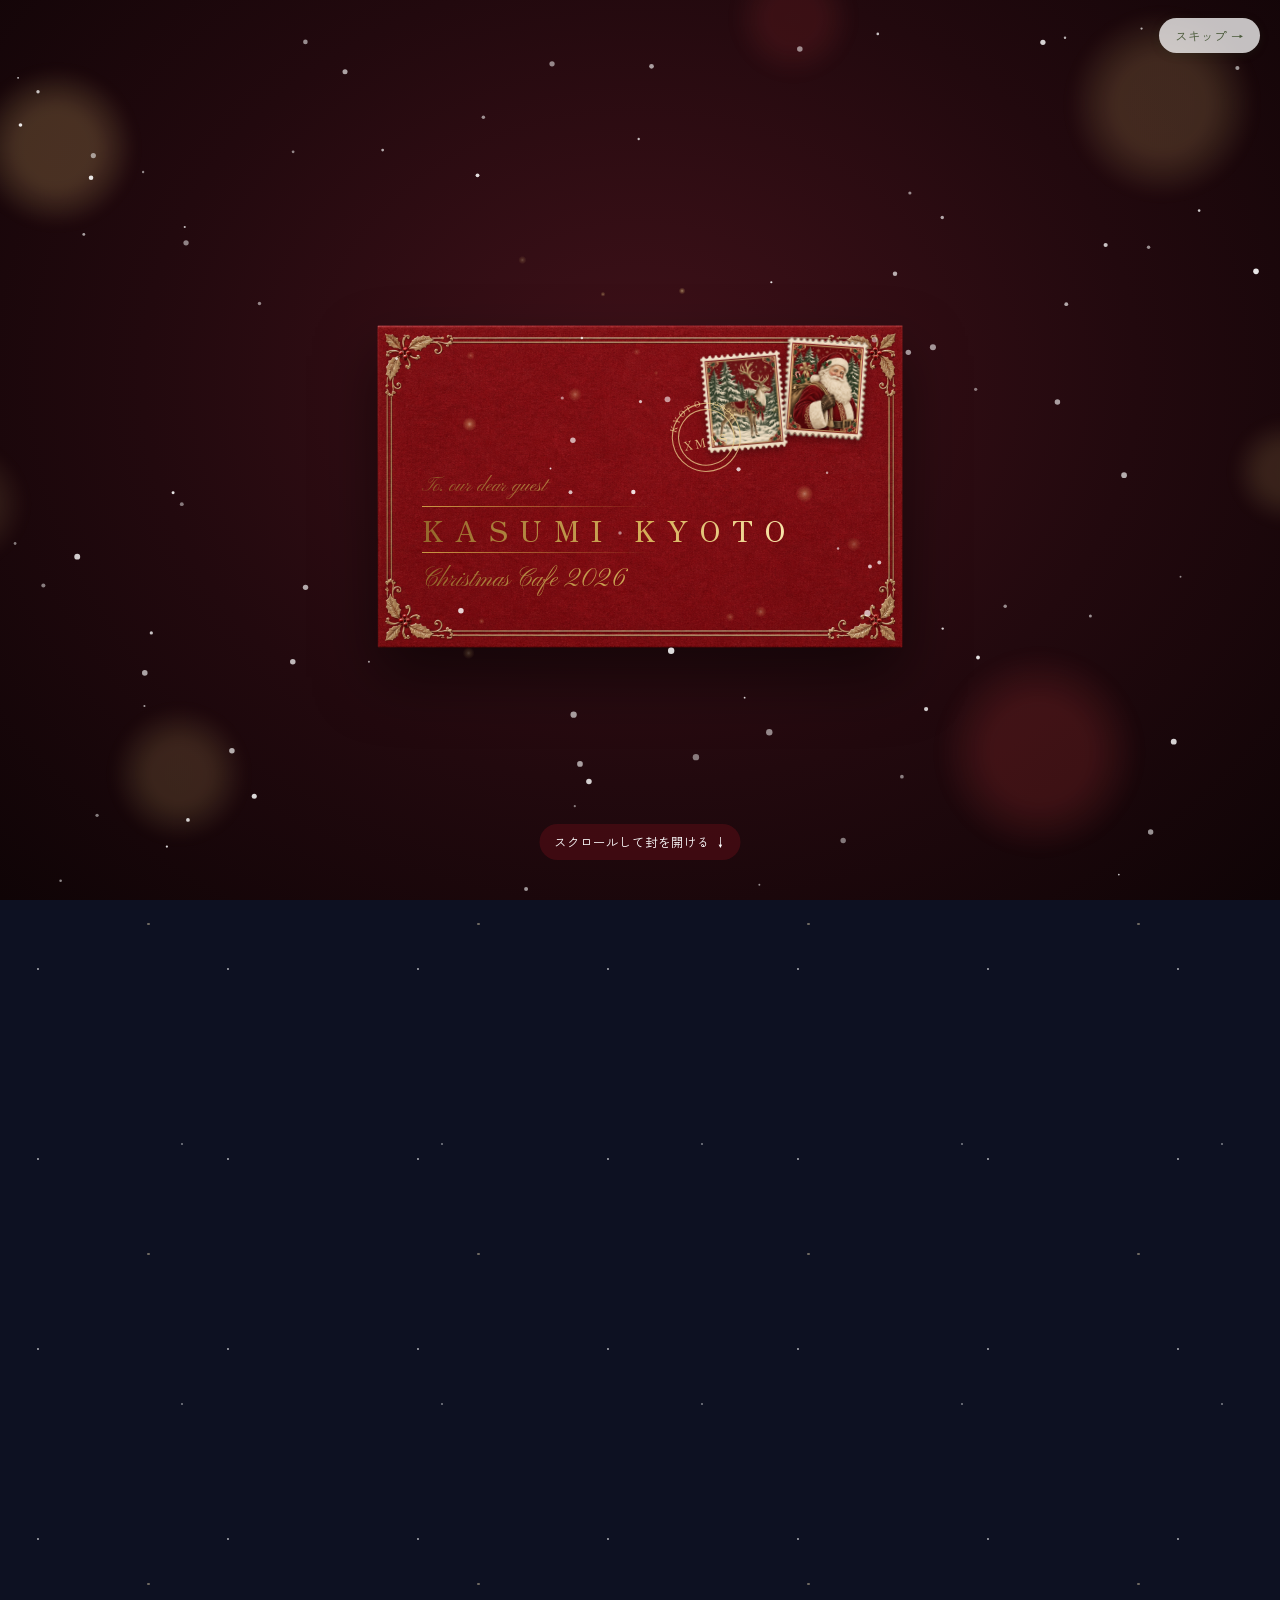
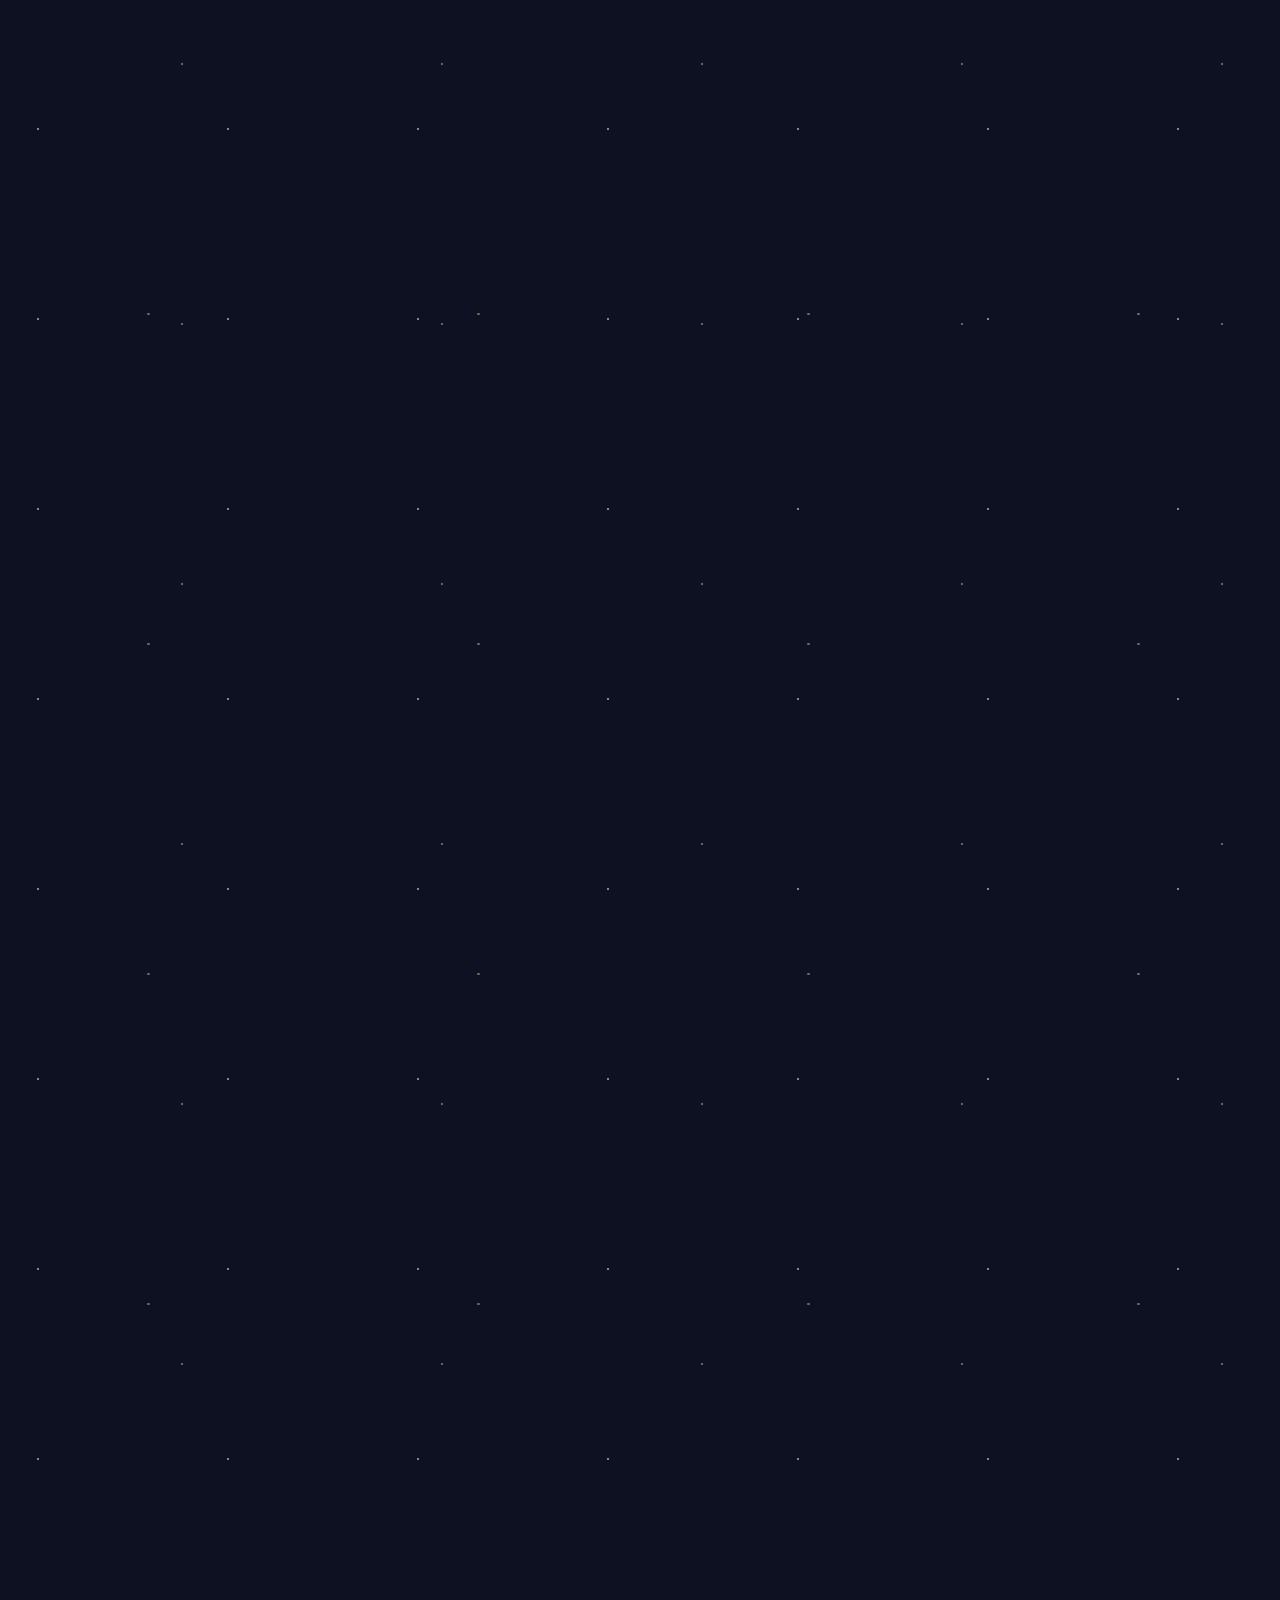
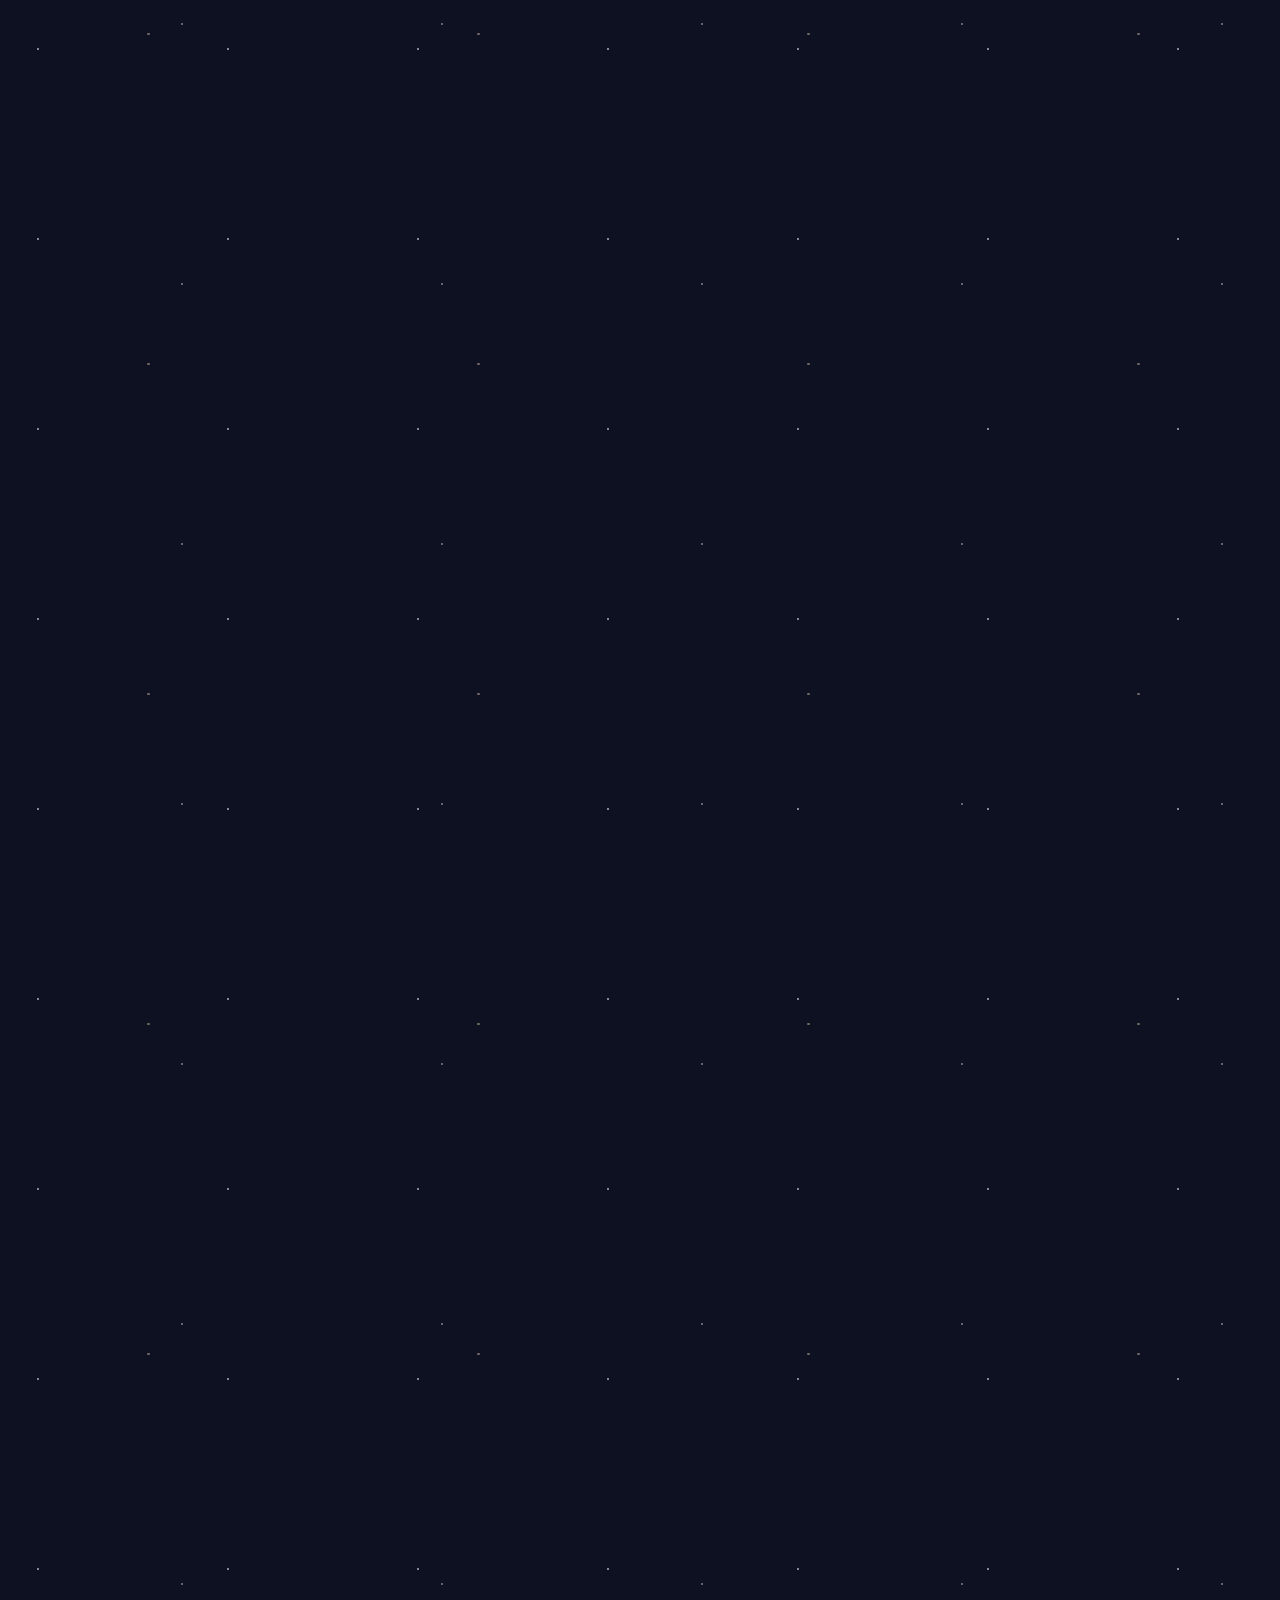
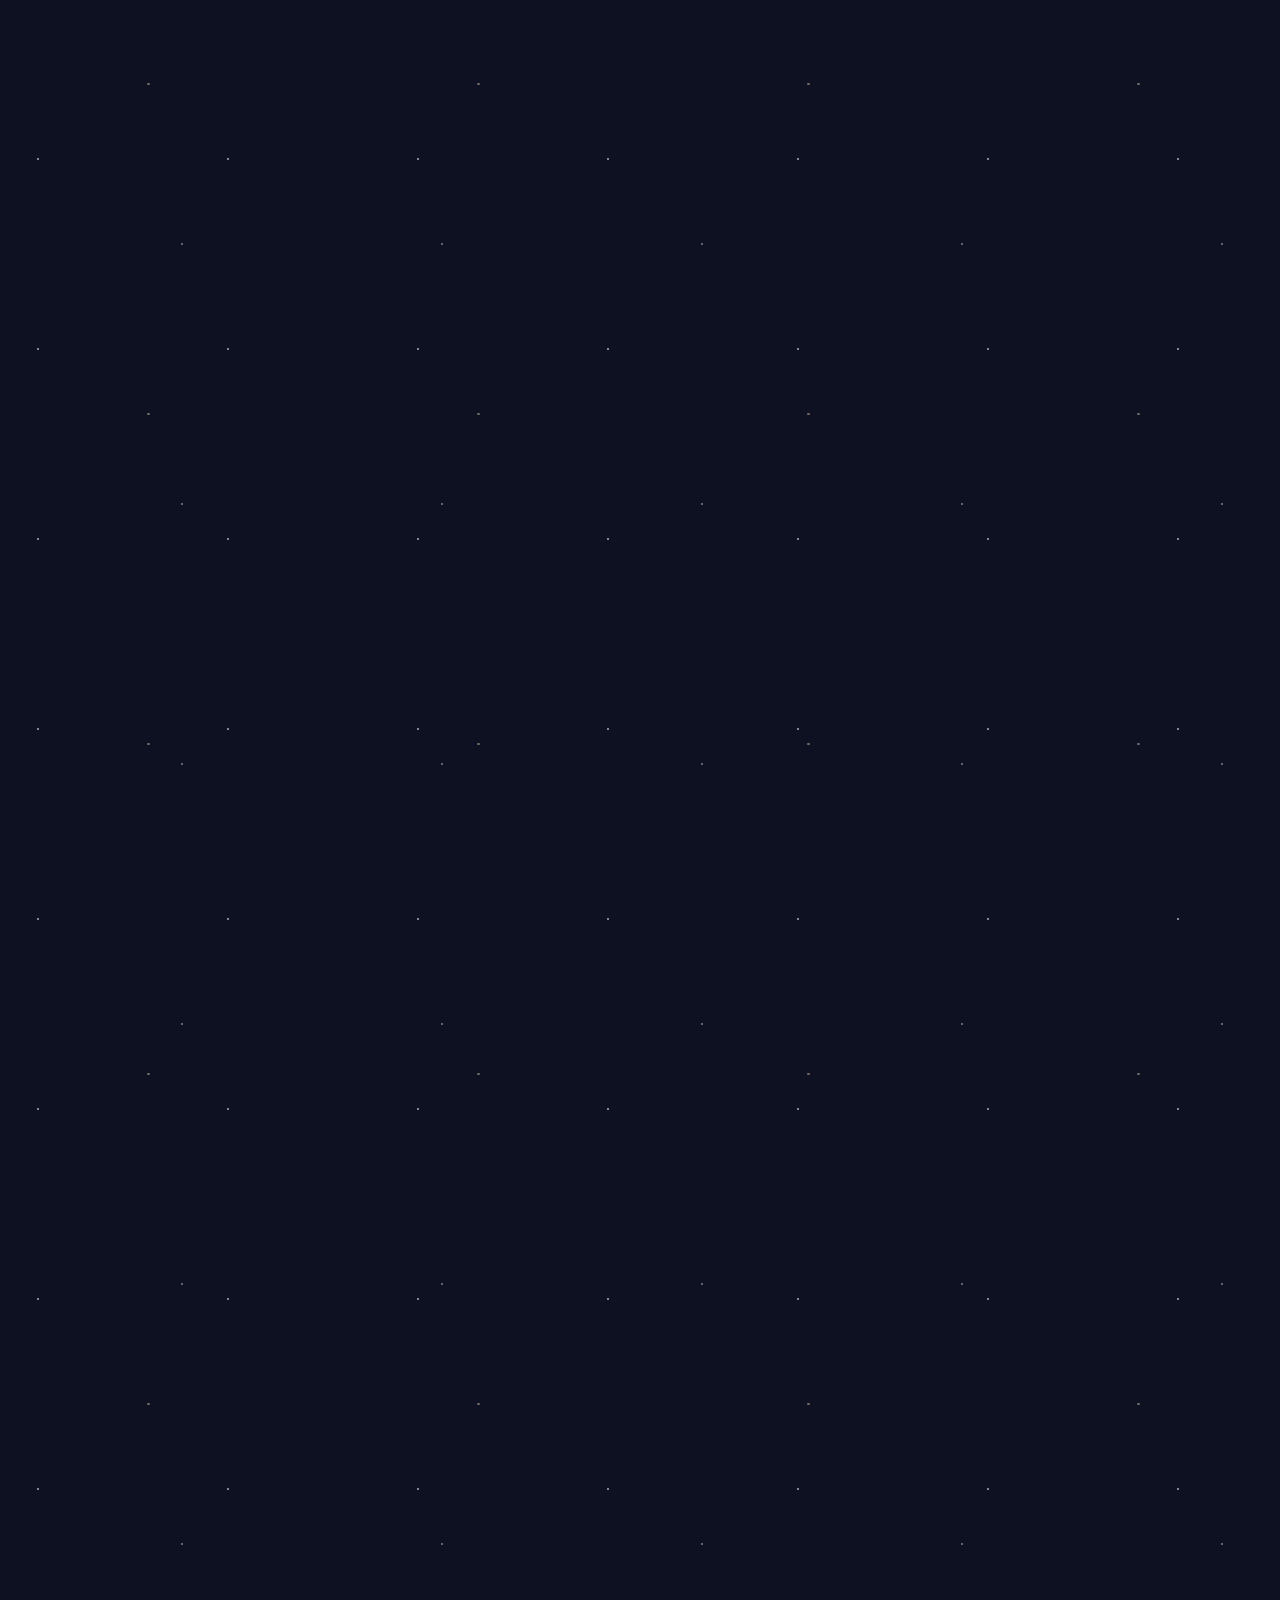
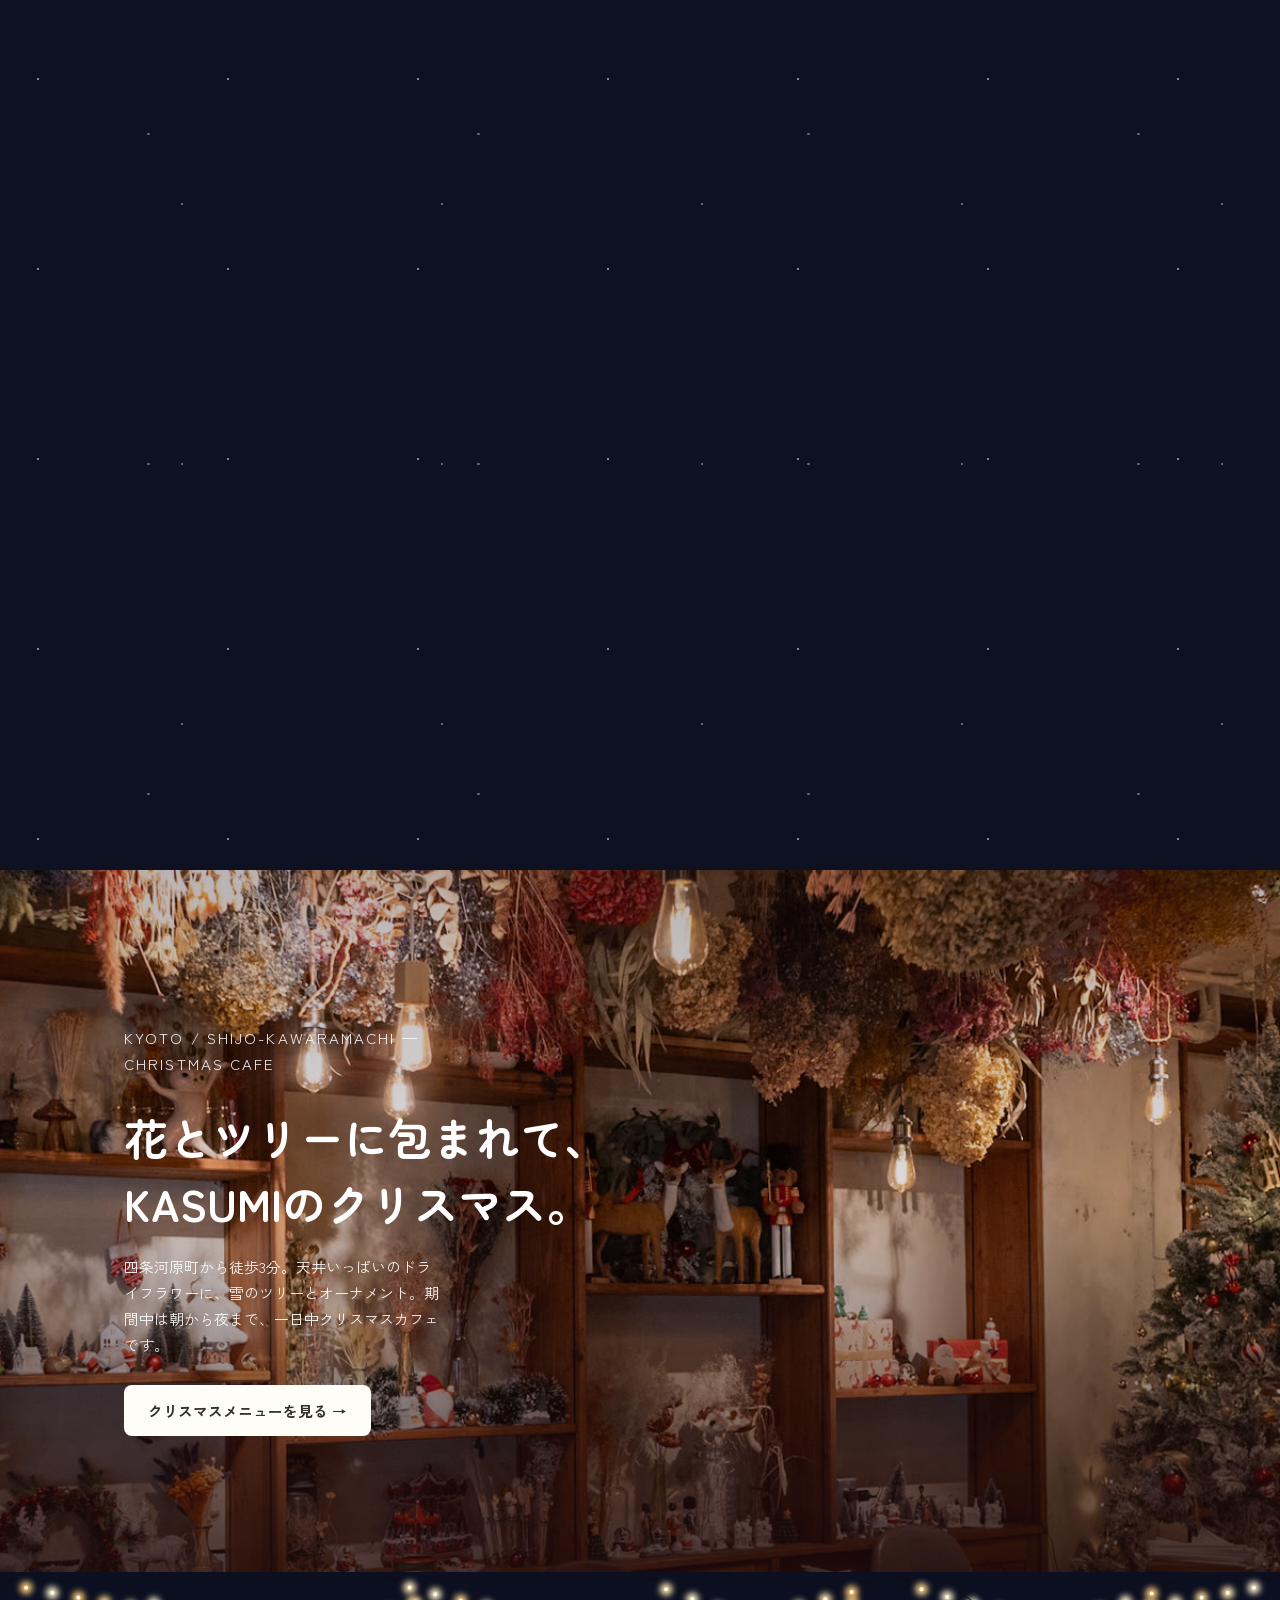
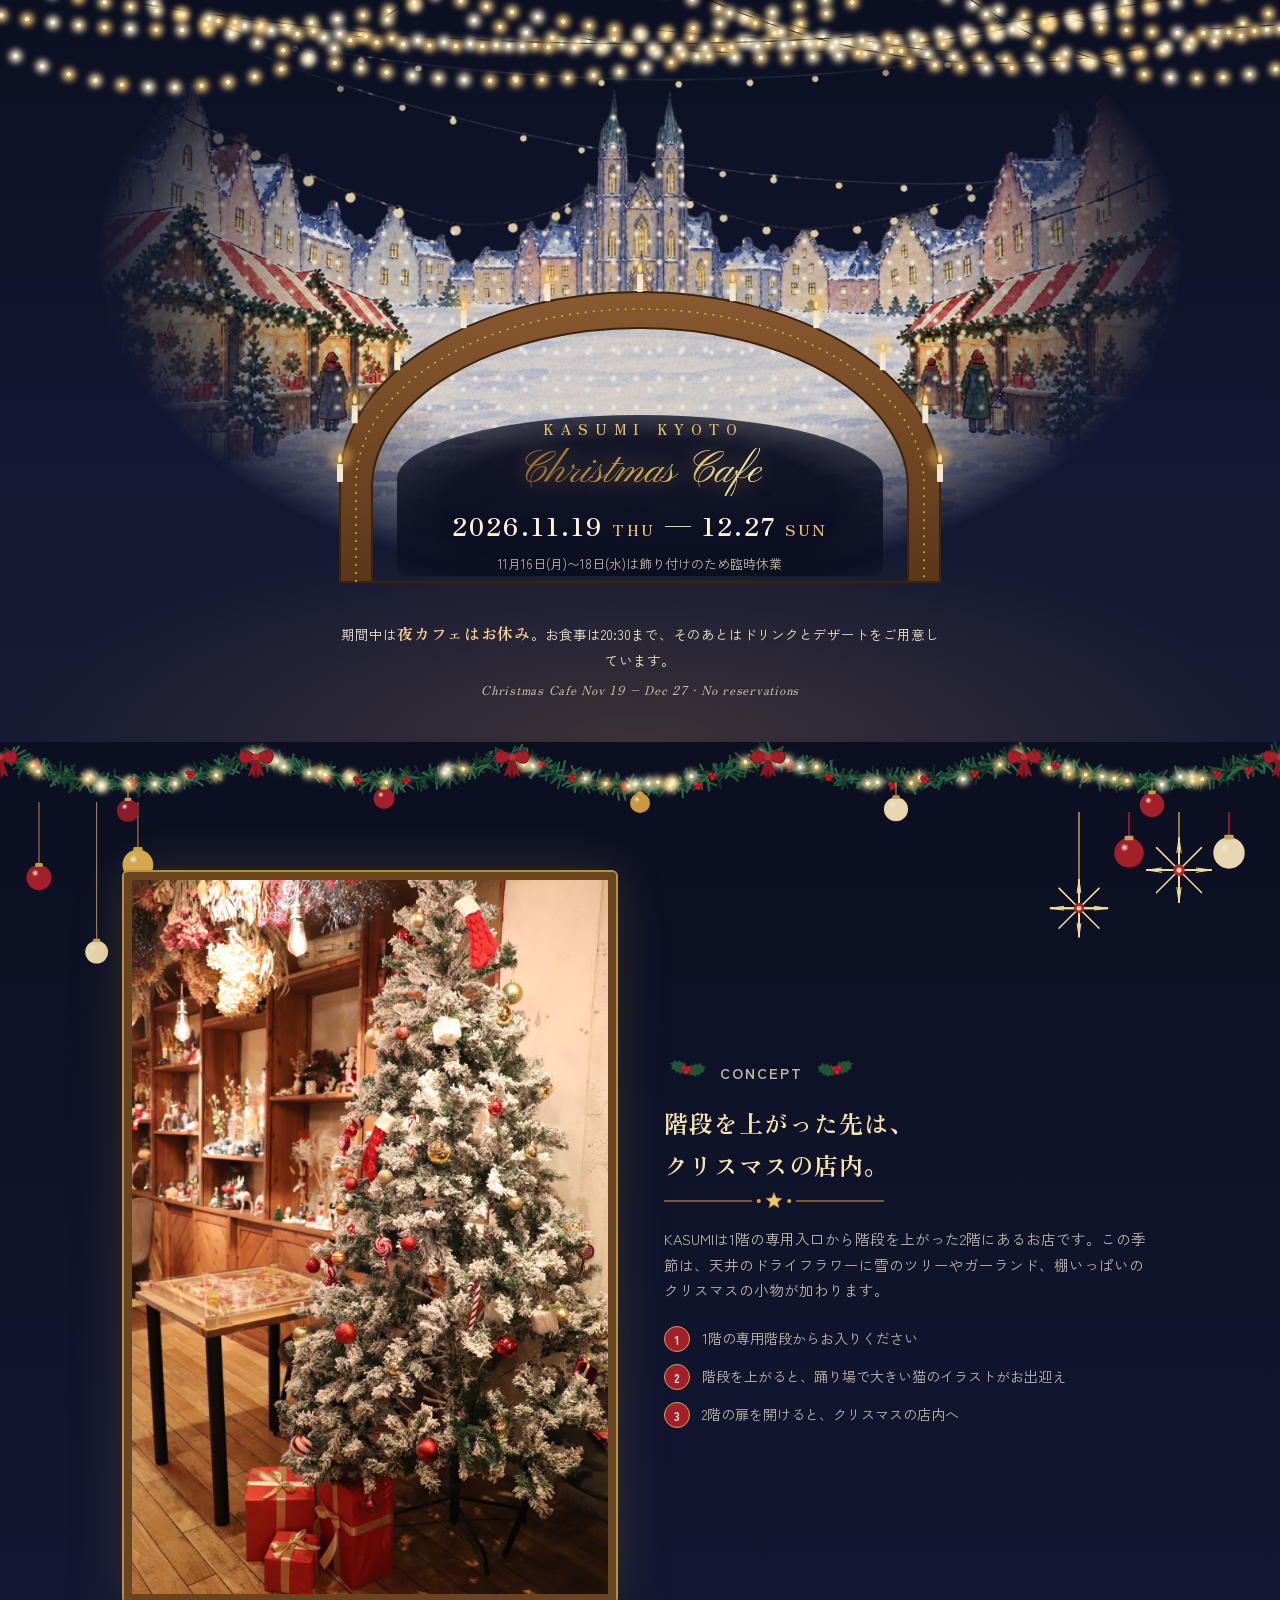
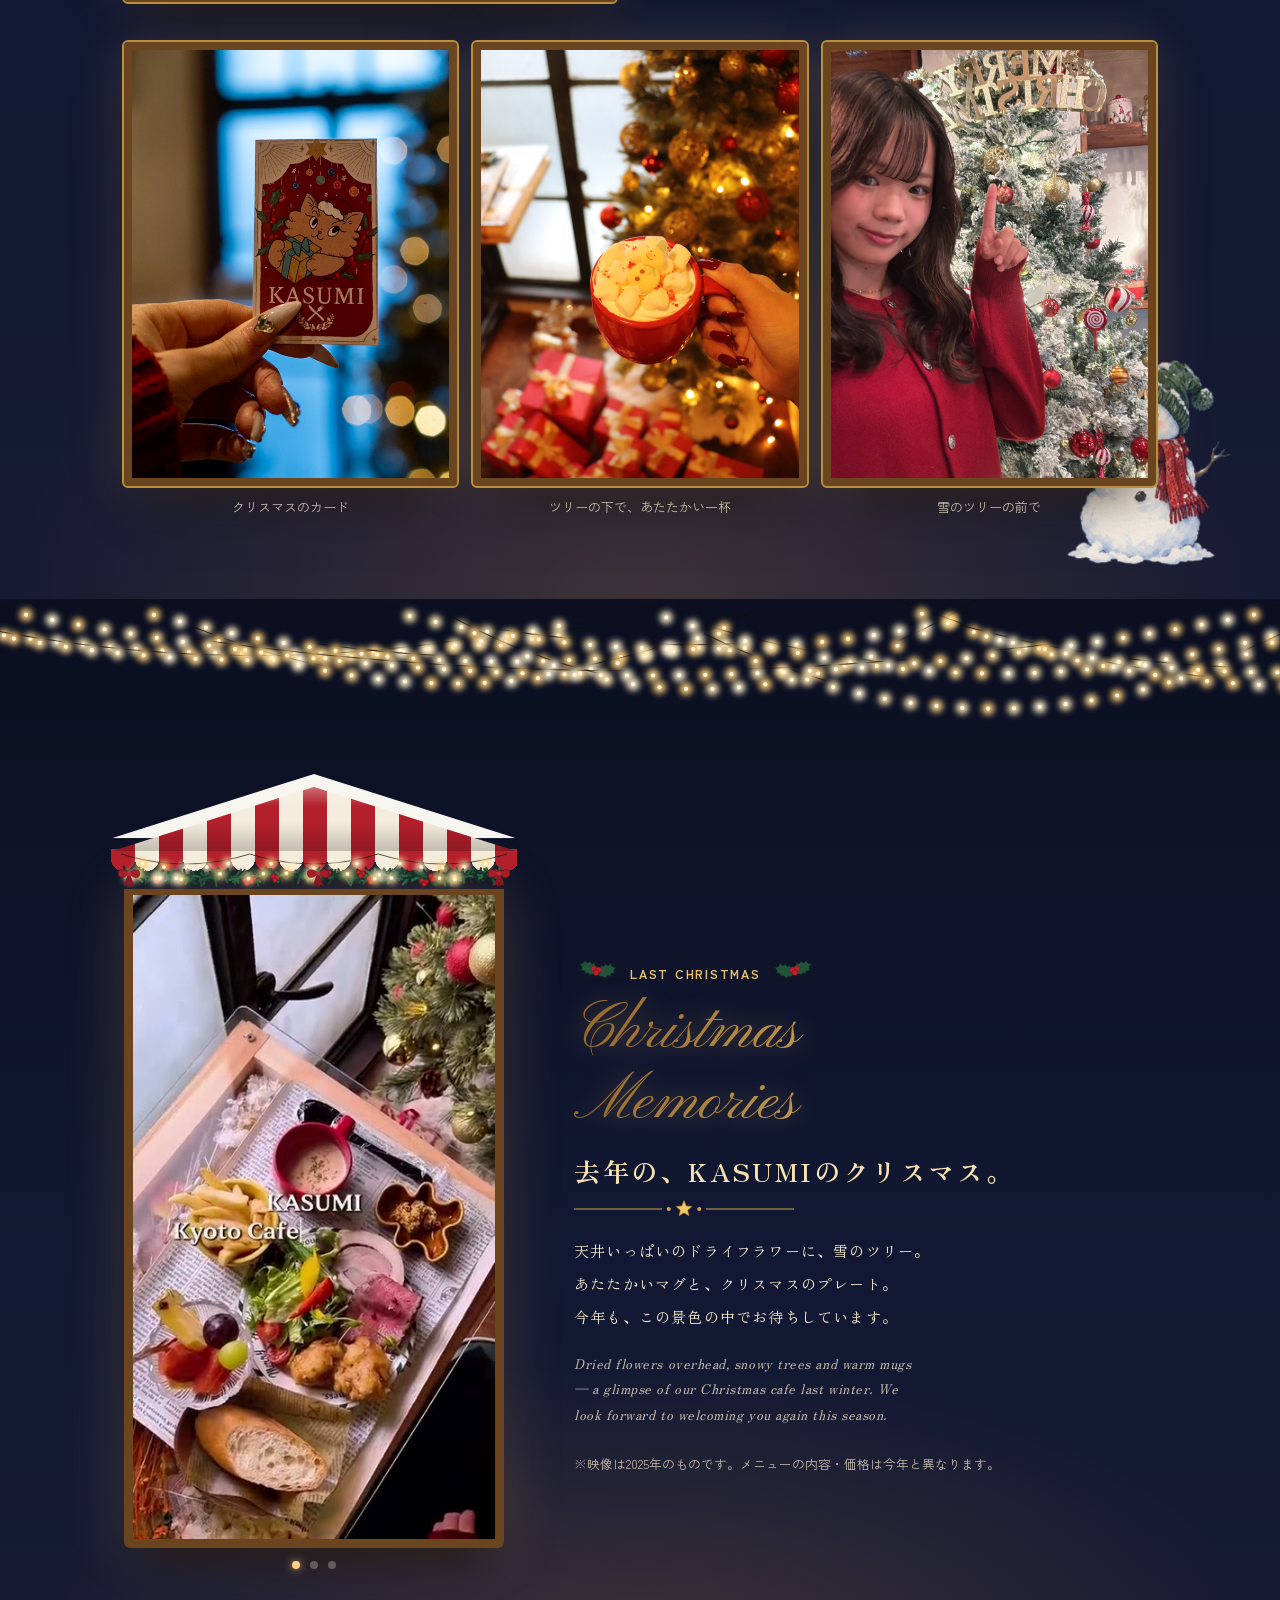
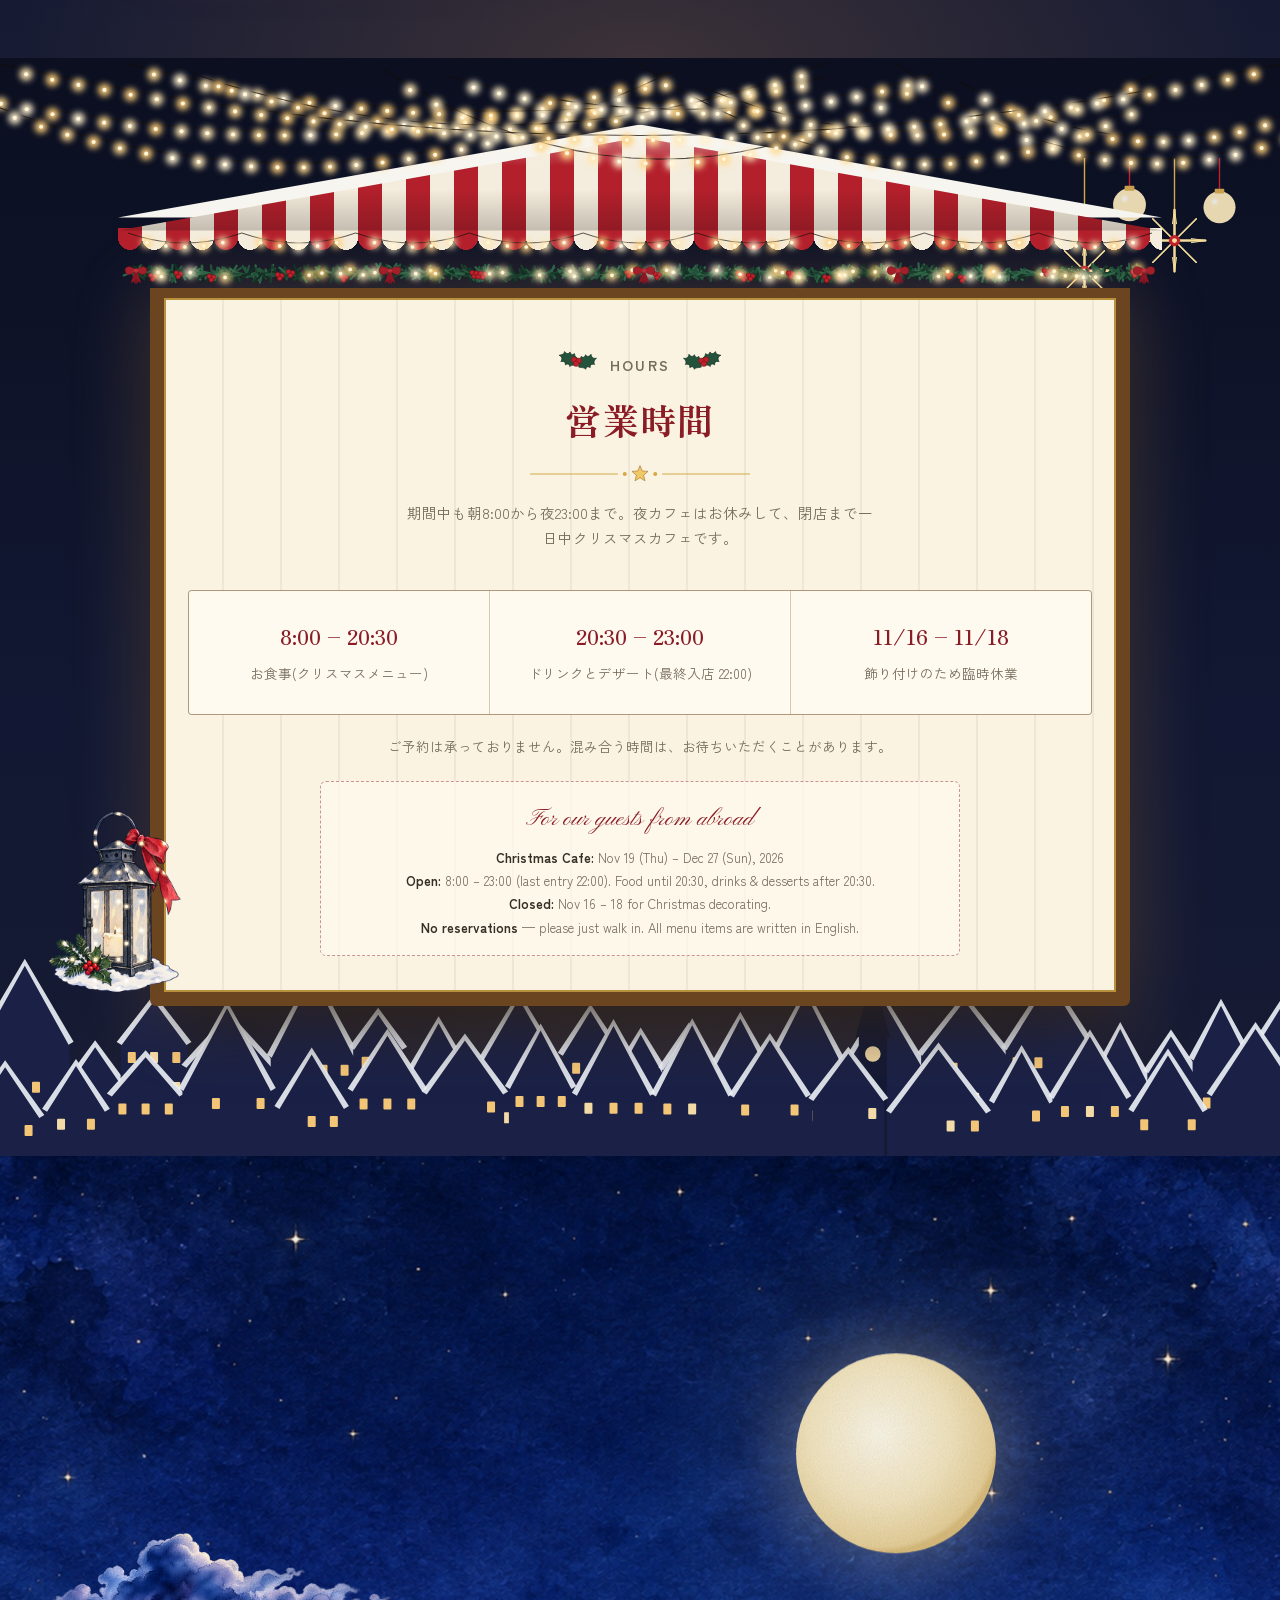
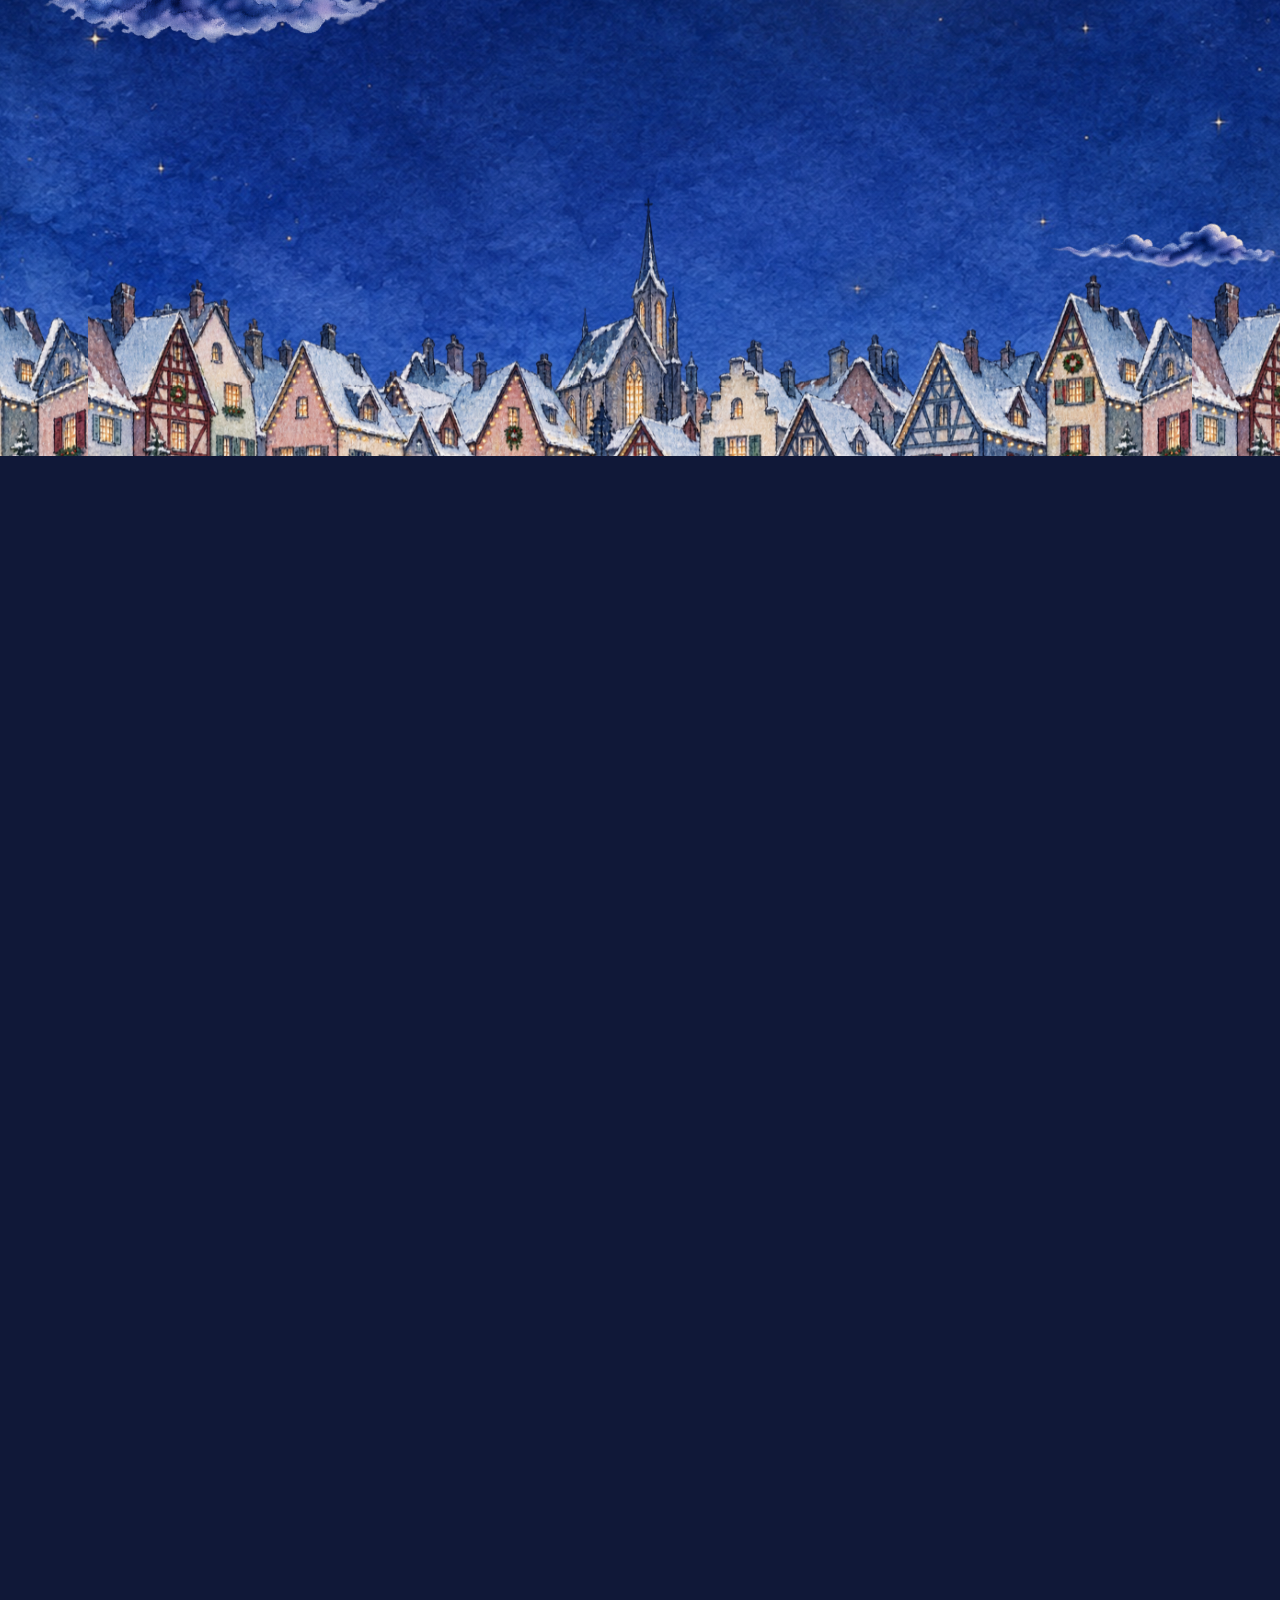
==== commit 8bfd9e95: "クリスマス版: 和牛ステーキセットの内容を期間中のもの(バゲット・コンソメスープ)に メニュー・価格 版12(2026-11-11 オーナー回答)  Co-Authored-By: Claude Op" ====
--- a/index.html
+++ b/index.html
@@ -358,7 +358,7 @@
         <div class="thumb"><img src="images/menu-wagyu.jpg" alt="黒毛和牛ステーキセット" loading="lazy"></div>
         <div class="body">
           <h3>黒毛和牛ステーキセット</h3>
-          <p>黒毛和牛のステーキを、ご飯とお椀とともに。期間中もご用意しています。</p>
+          <p>黒毛和牛のステーキに、サラダ・フライドポテト・バゲット・野菜のコンソメスープを添えて。</p>
           <p class="price">¥4,700</p>
         </div>
       </div>
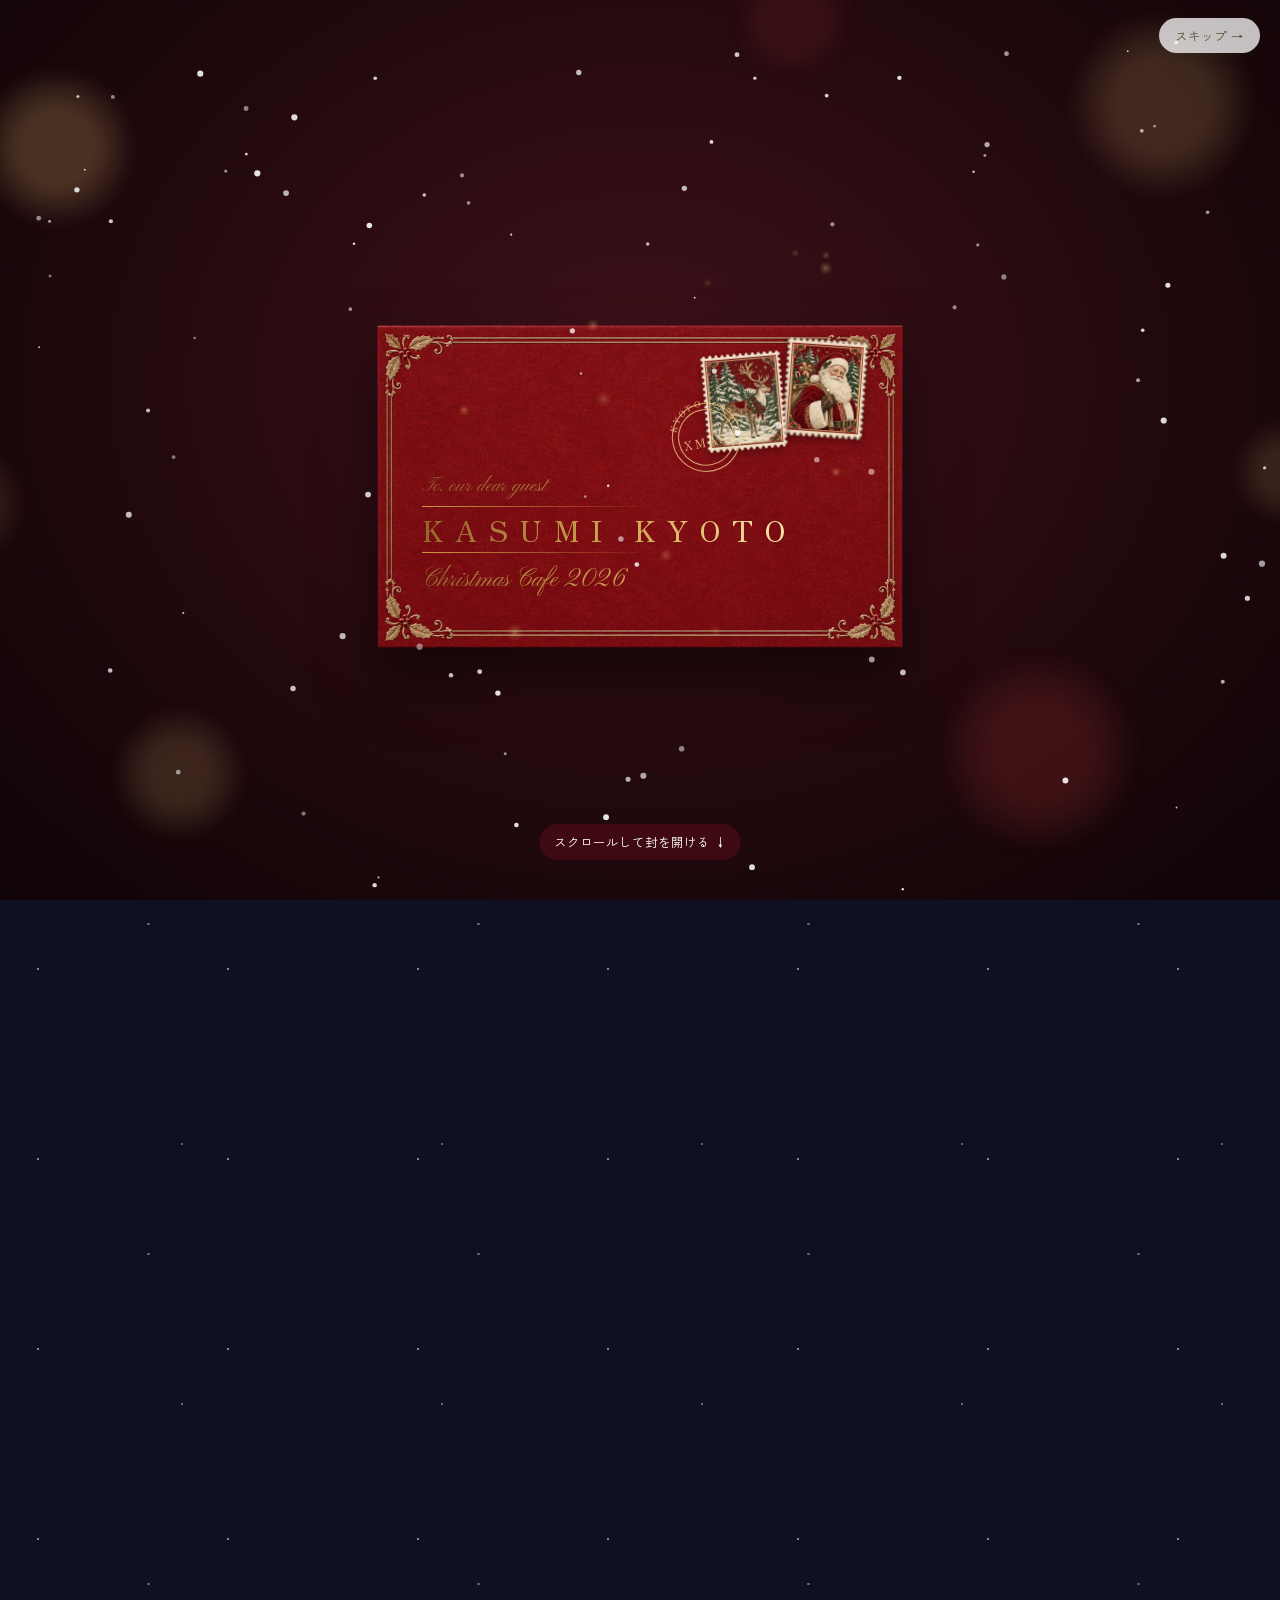
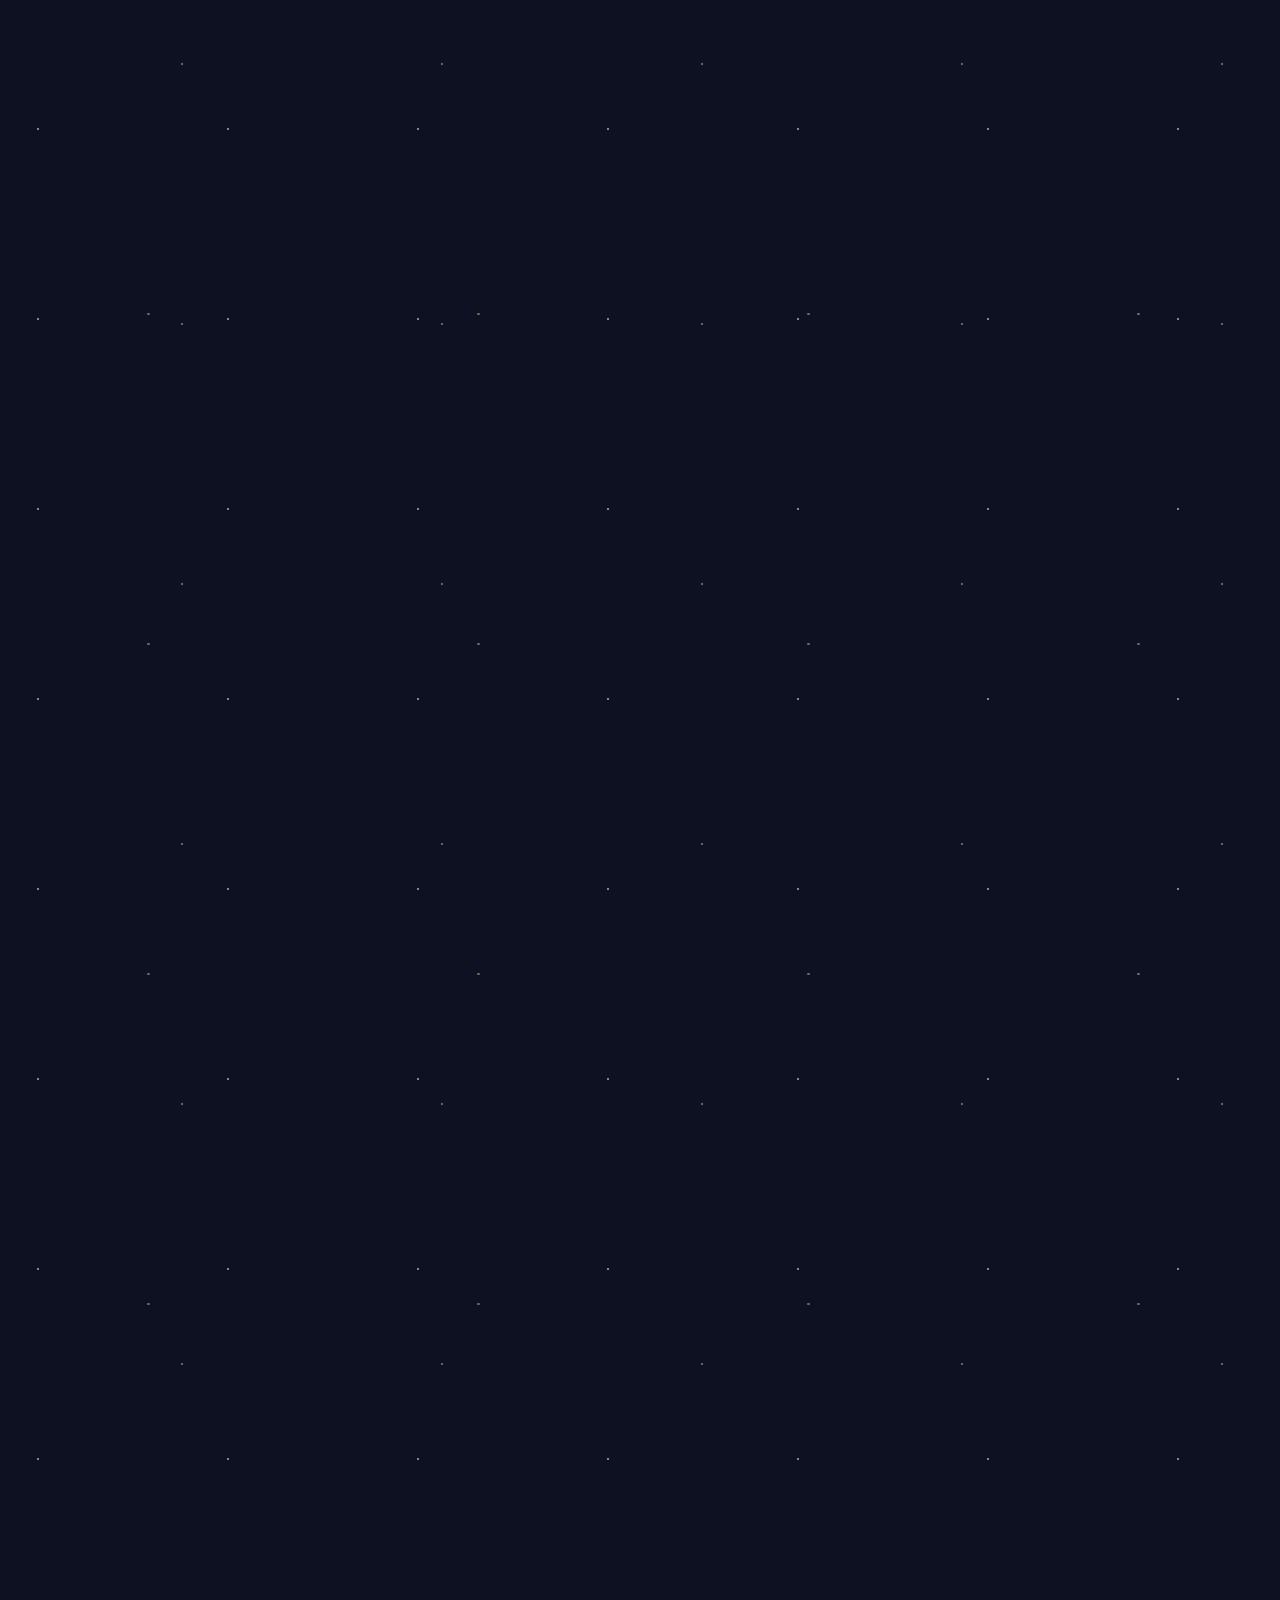
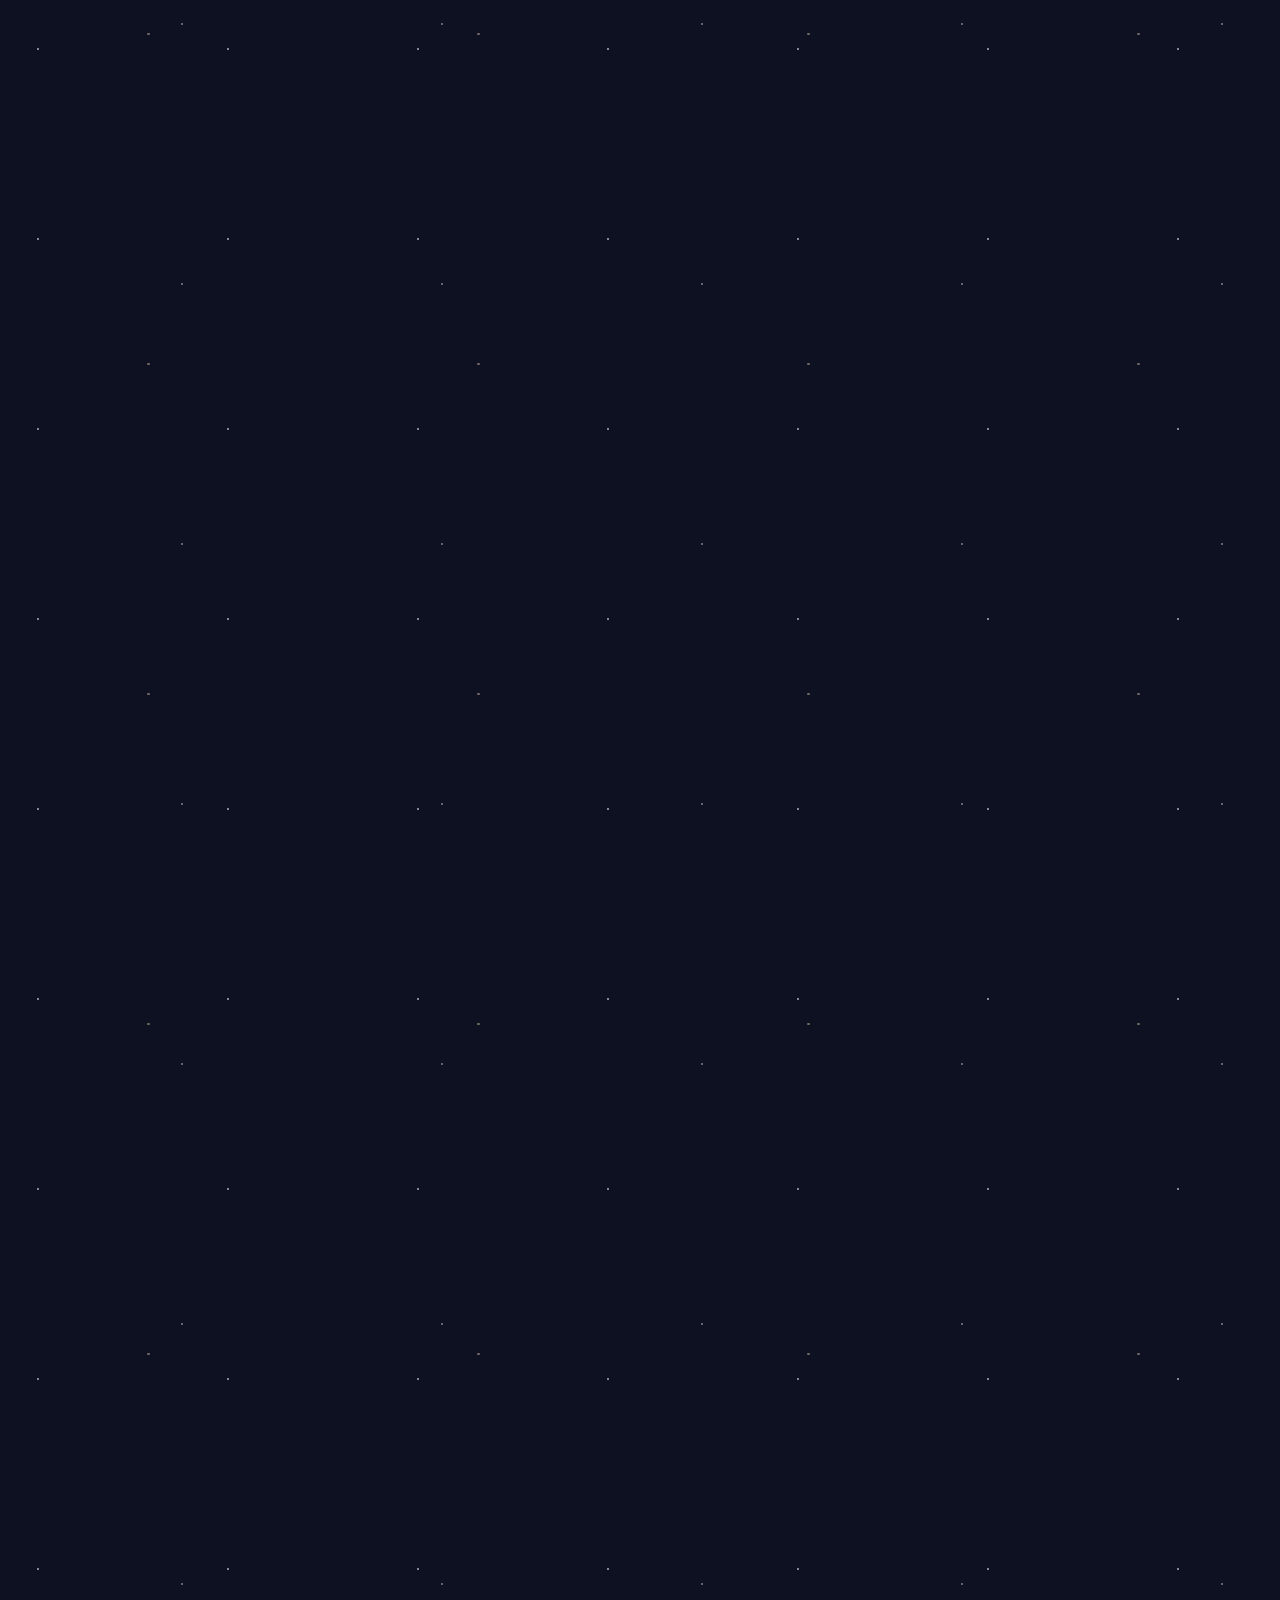
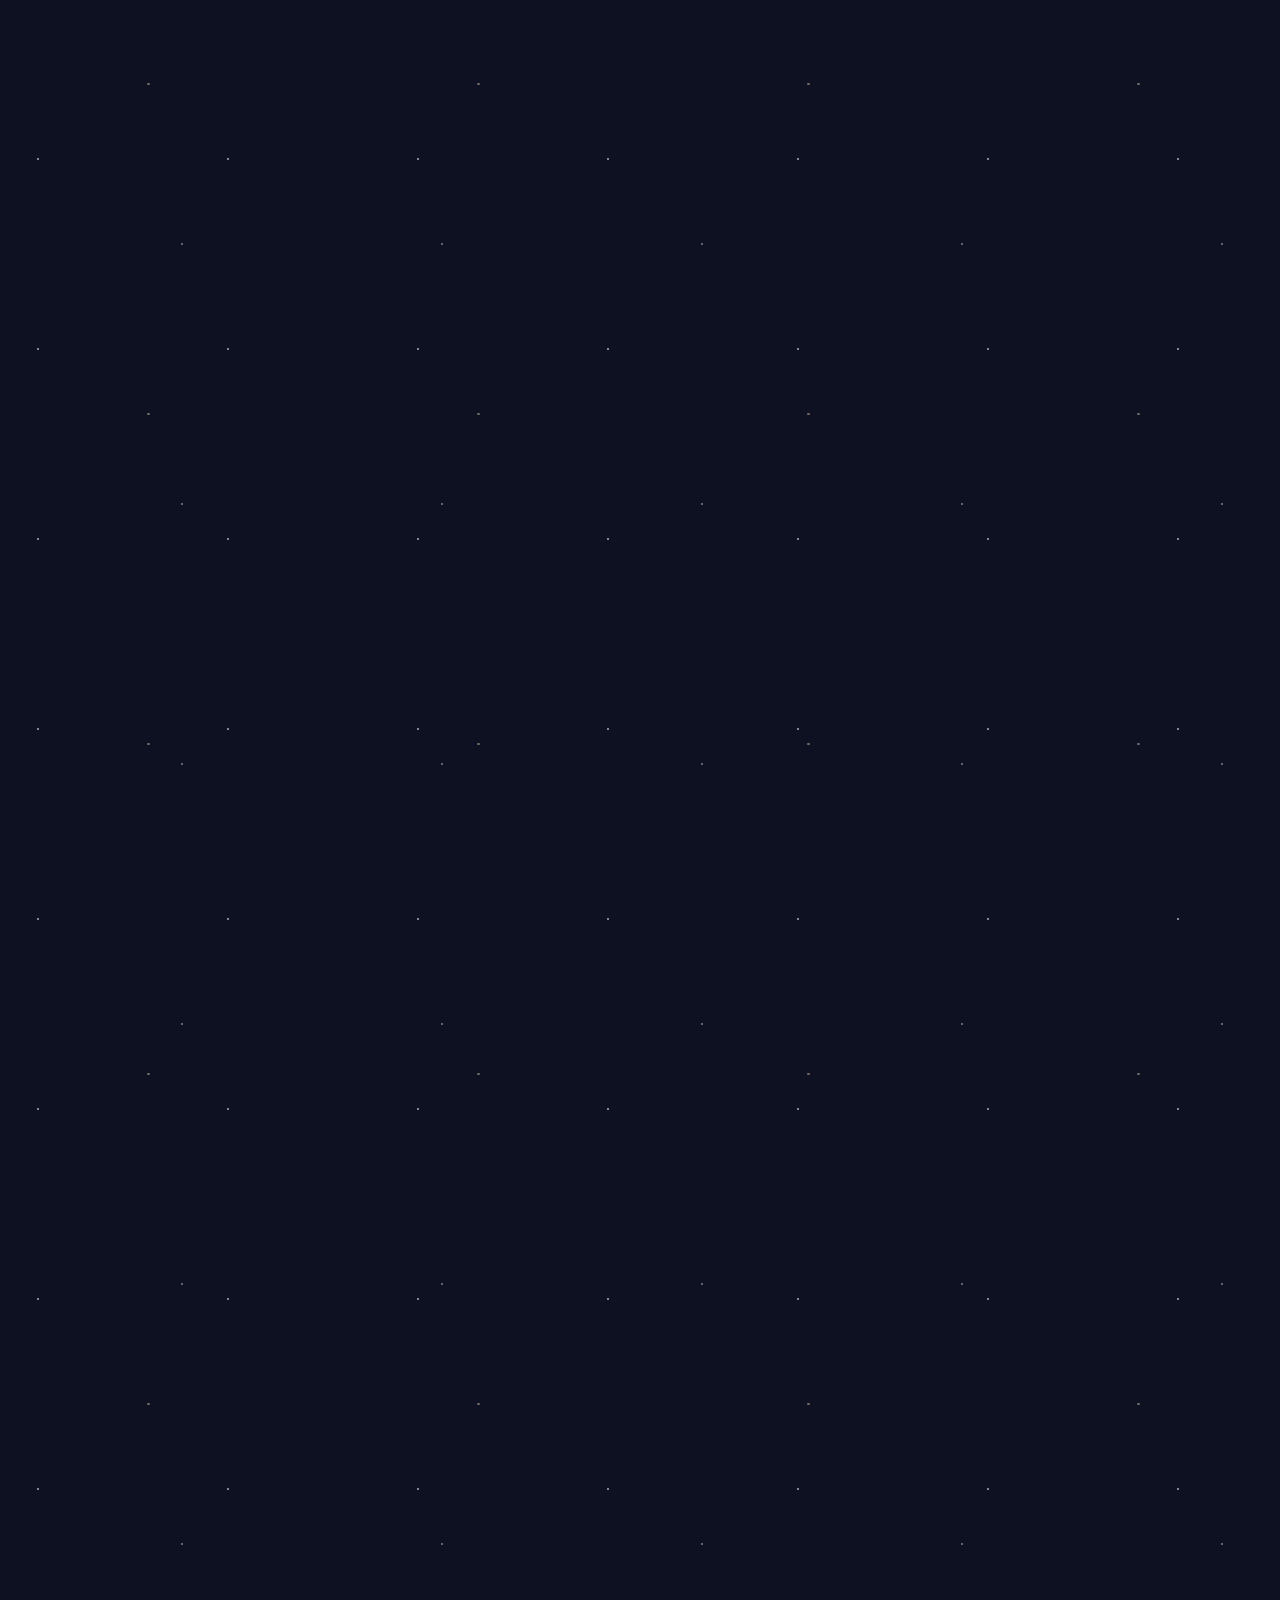
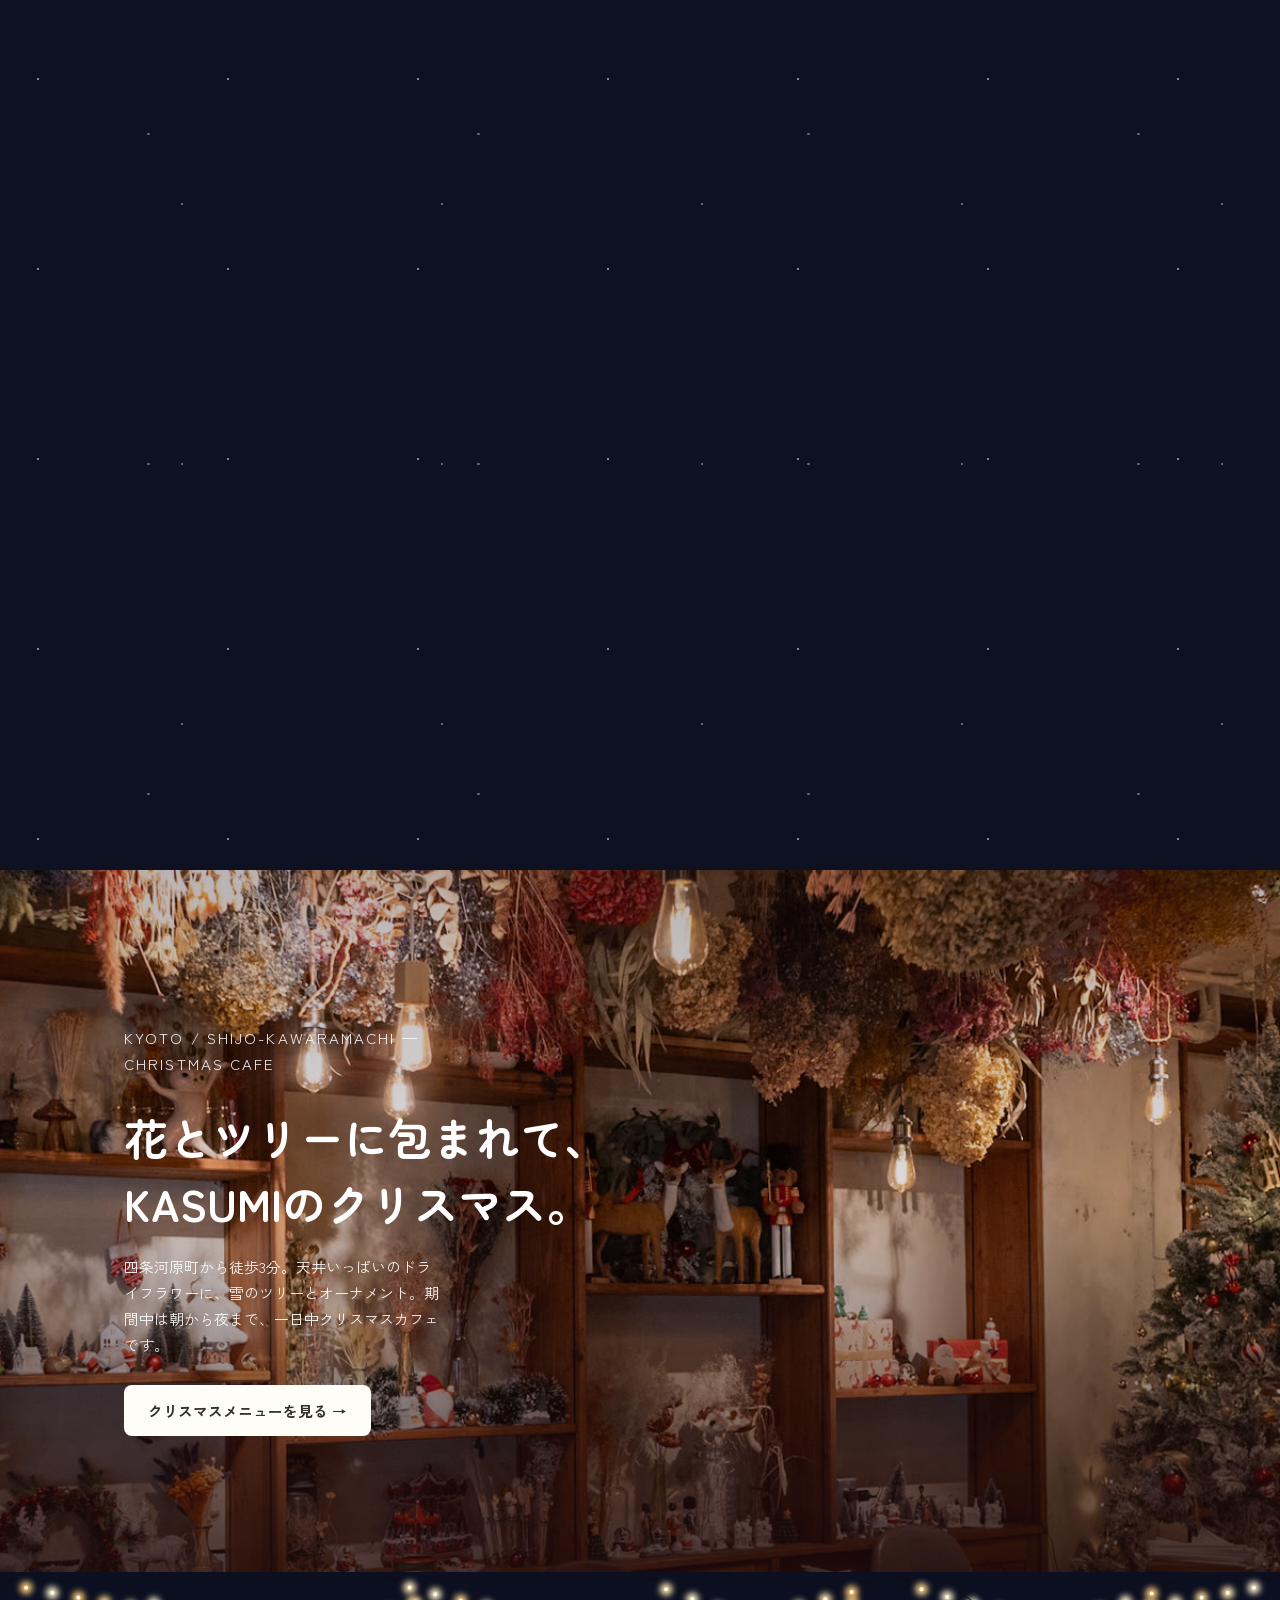
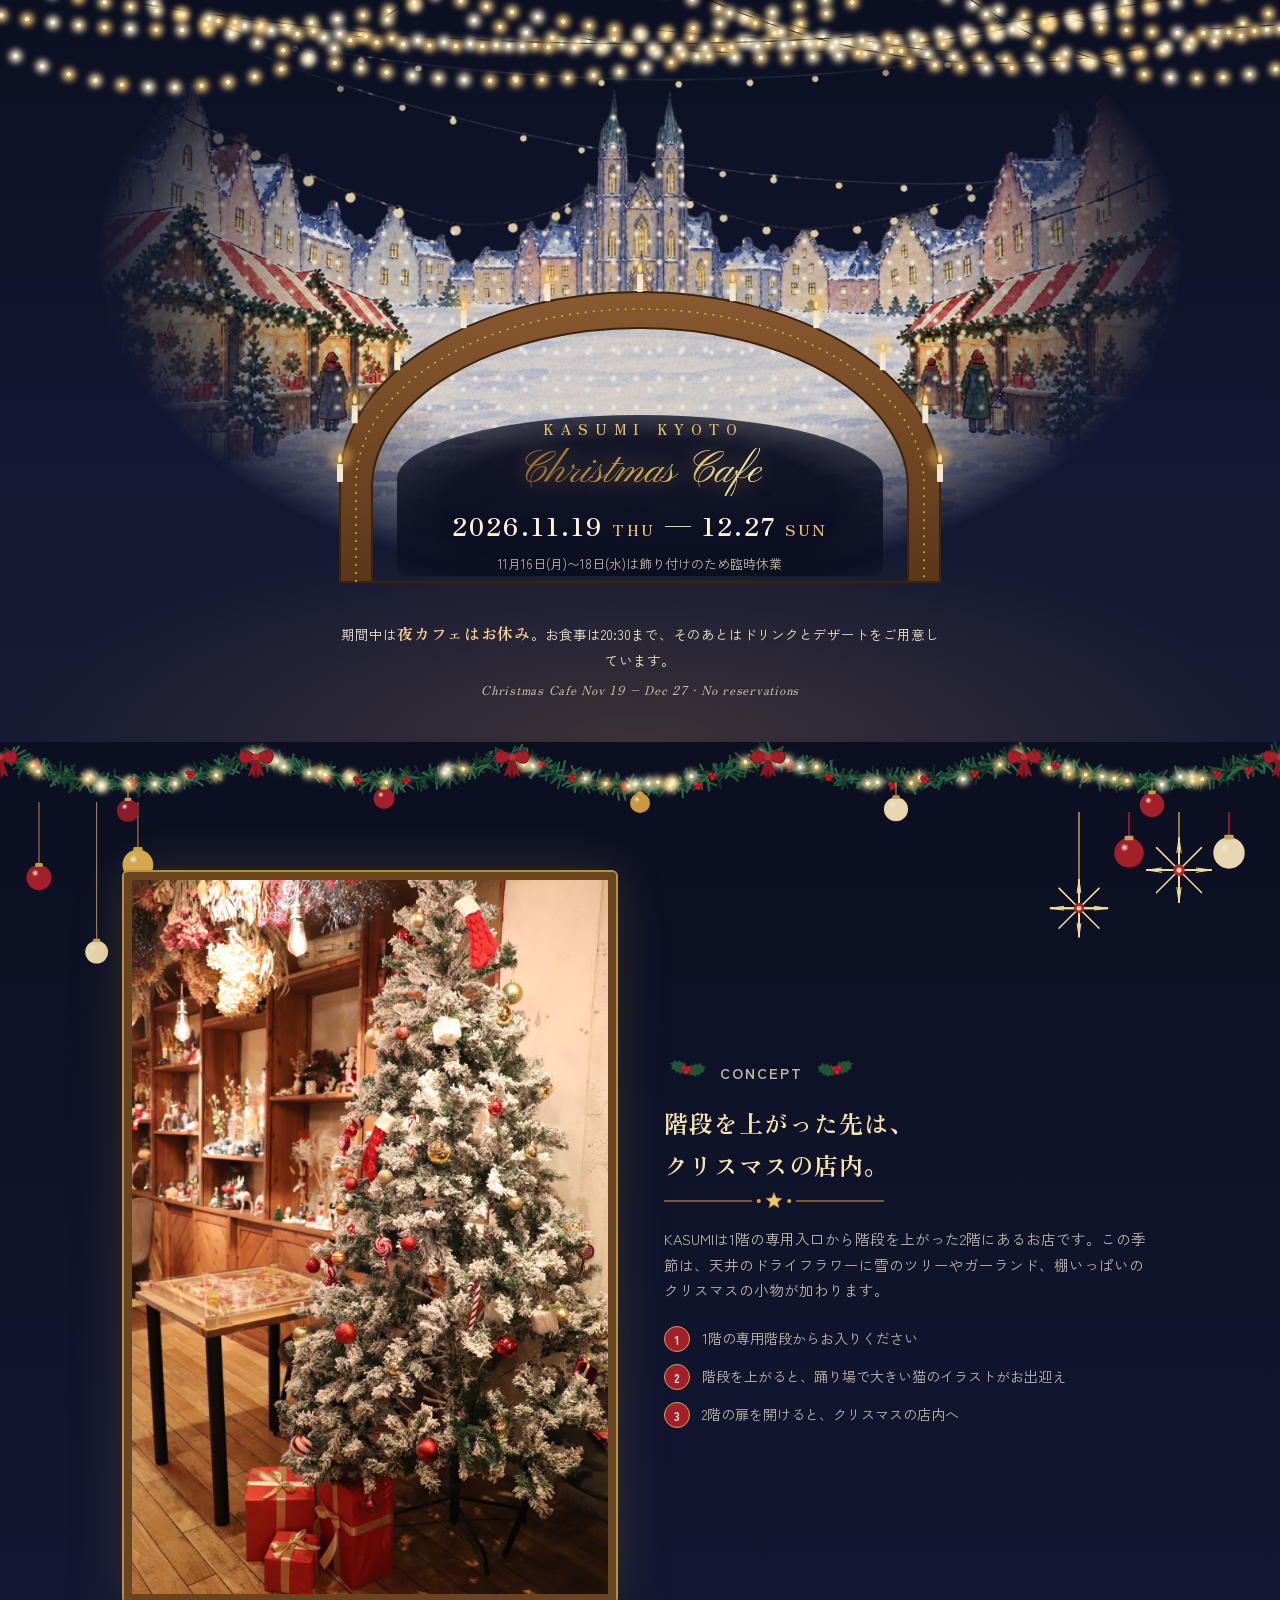
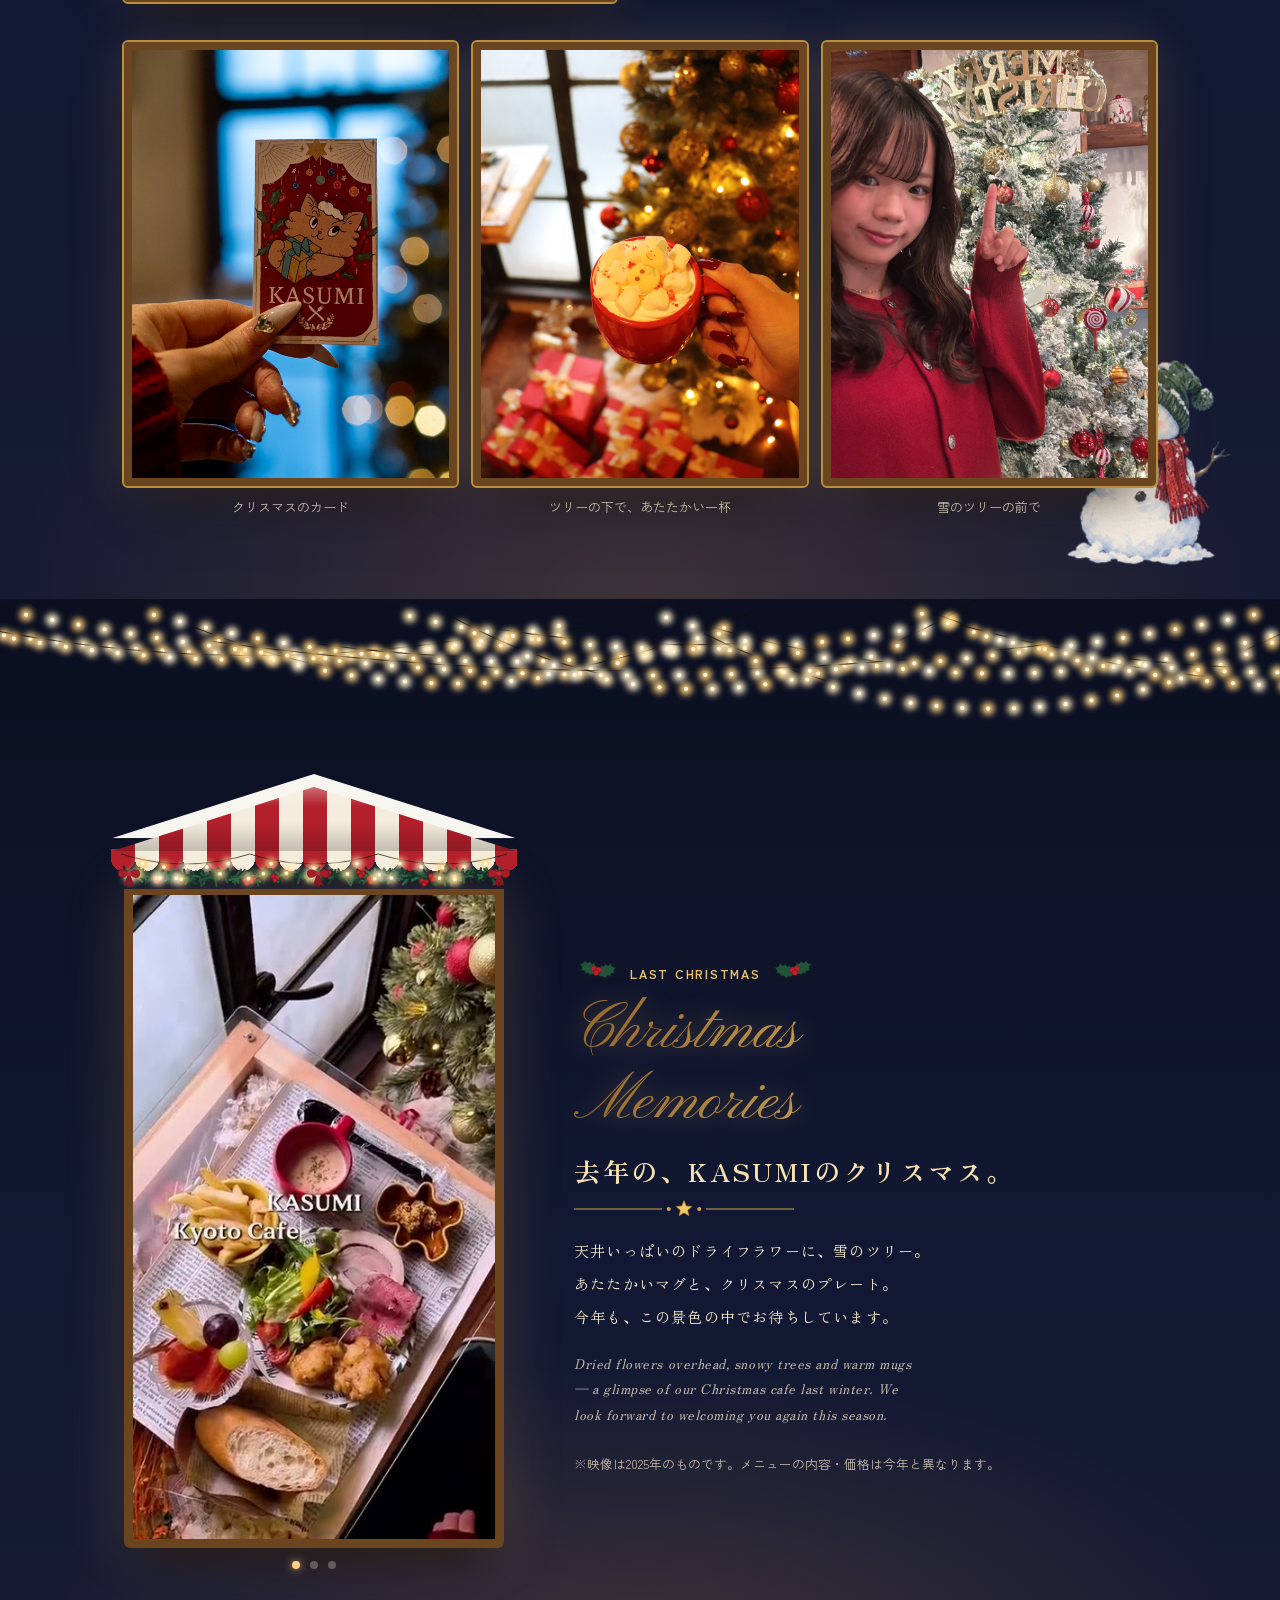
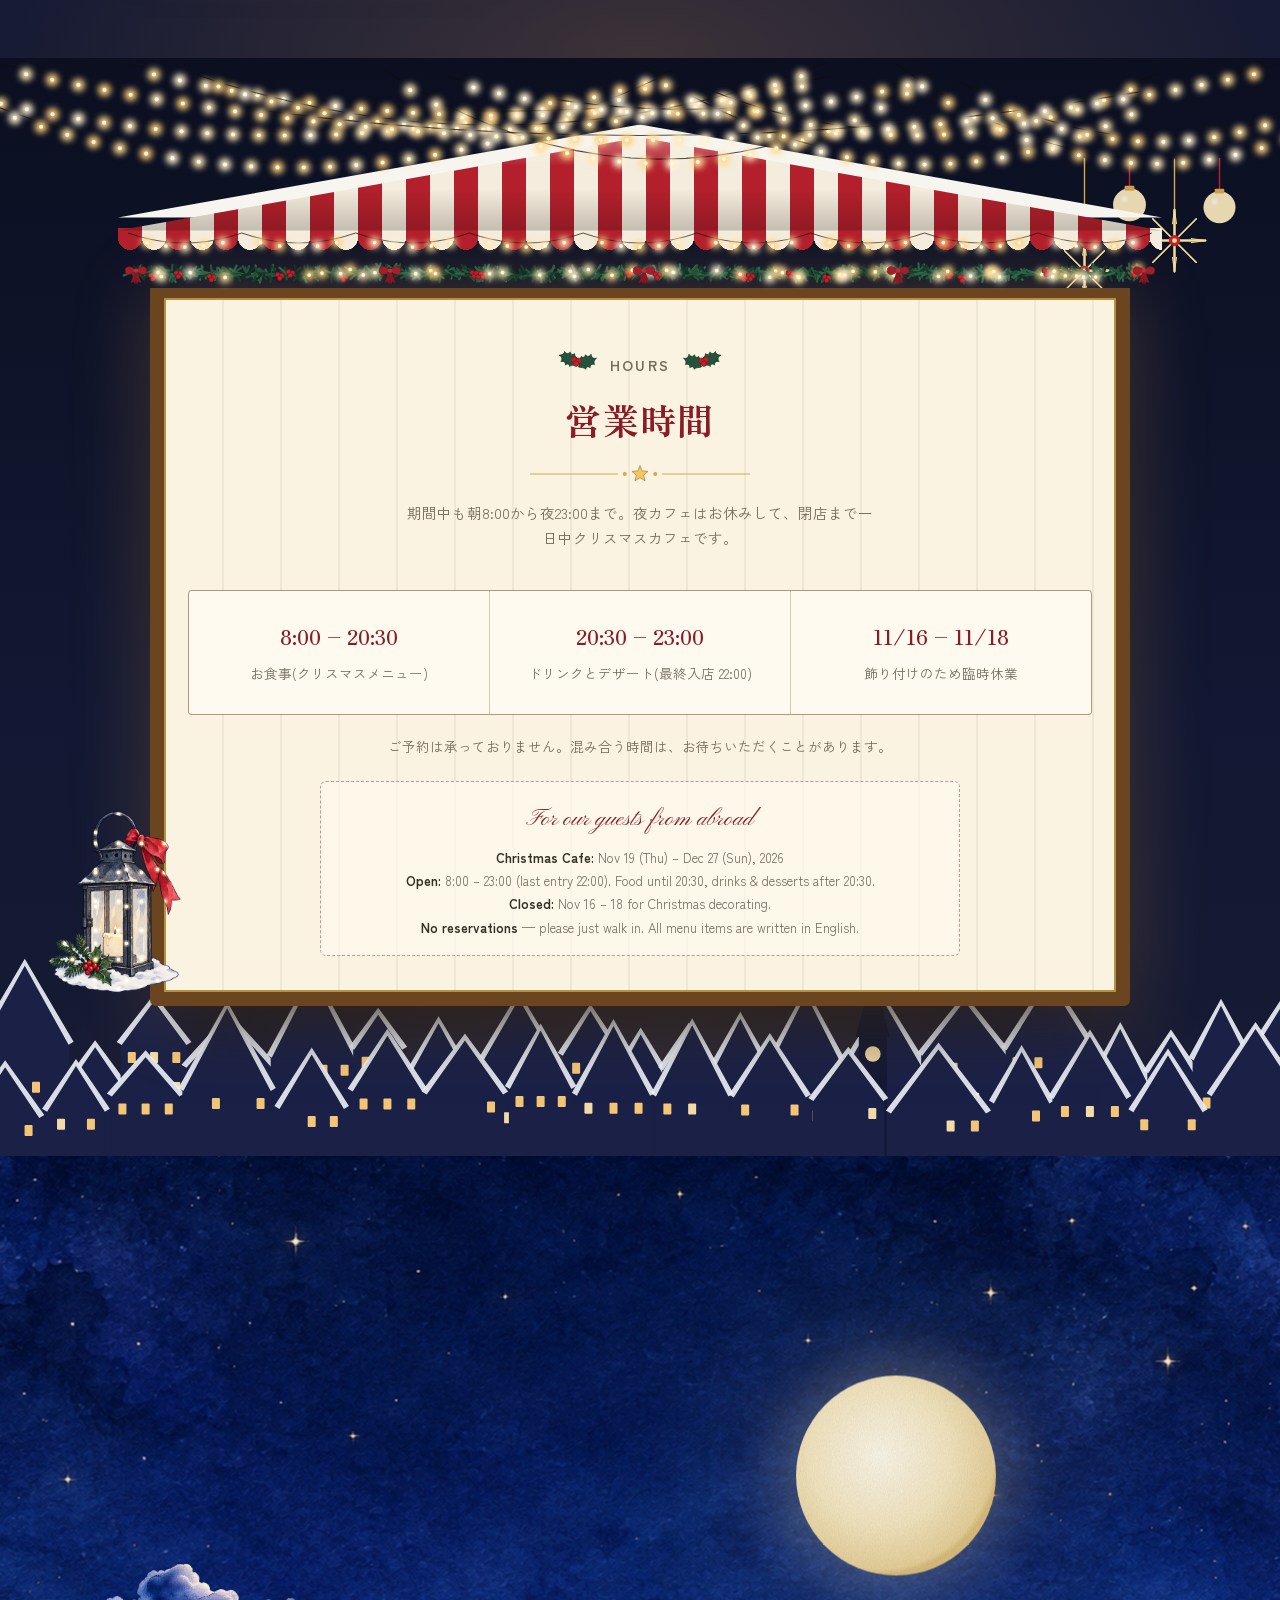
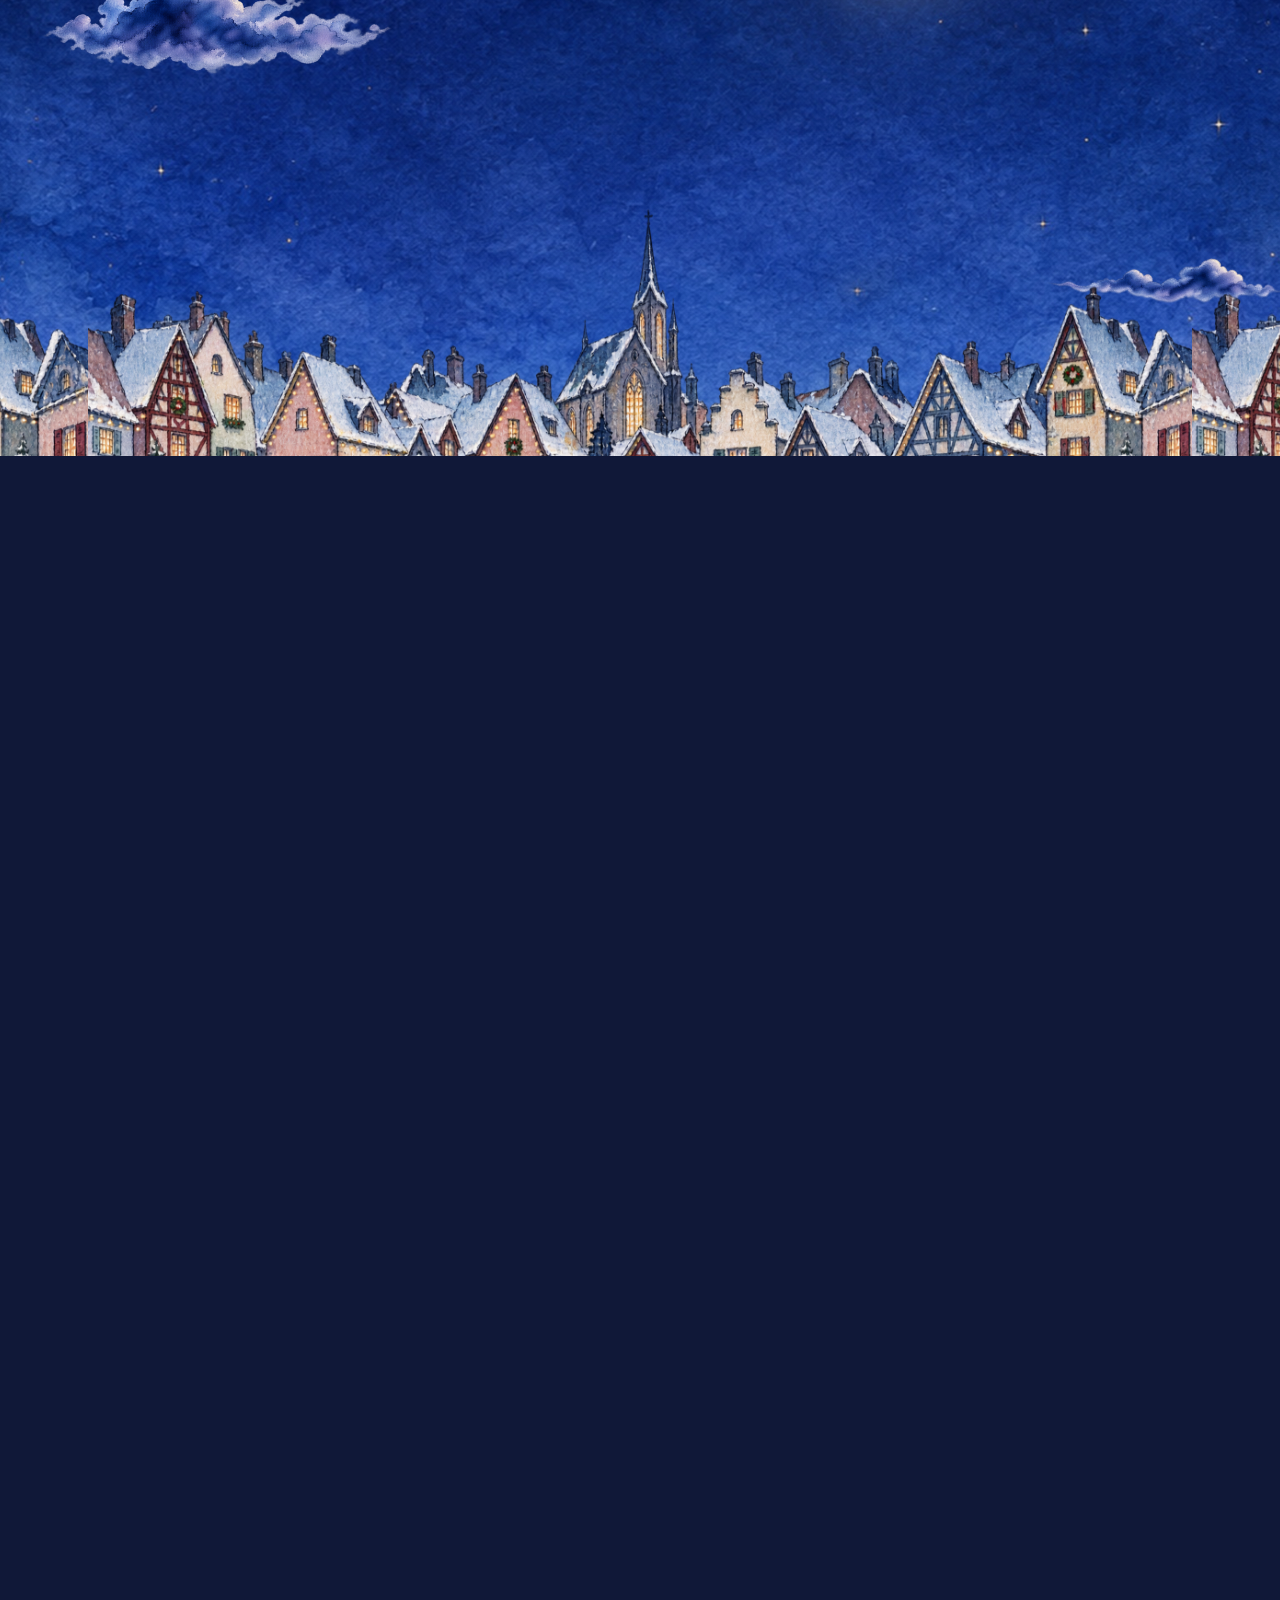
==== commit 74cfd8a6: "クリスマス版: クリスマスプレートのメイン7種を載せる(どれでも¥1,980、メニュー・価格 版15) Co-Authored-By: Claude Opus 5.5 <noreply@anthrop" ====
--- a/index.html
+++ b/index.html
@@ -350,7 +350,16 @@
         <div class="thumb"><img src="images/christmas/photos/plate.jpg" alt="クリスマスプレート" loading="lazy"></div>
         <div class="body">
           <h3>クリスマスプレート</h3>
-          <p>メインを選べる、クリスマスの洋食プレート。メインの種類は近日公開します。</p>
+          <p>7種類からメインを選べる、クリスマスの洋食プレート。どのメインでも同じ価格です。</p>
+          <ul class="xm-mains">
+            <li>ナスとミートソースのグラタン</li>
+            <li>チキンとほうれん草のクリームグラタン</li>
+            <li>山芋と明太子のクリームグラタン</li>
+            <li>煮込みハンバーグ</li>
+            <li>豚の角煮のデミグラスシチュー</li>
+            <li>フライドチキン</li>
+            <li>フライドチキン（半量）とハーブフランクフルト</li>
+          </ul>
           <p class="price">¥1,980</p>
         </div>
       </div>
@@ -415,7 +424,7 @@
       <details><summary>予約はできますか？</summary><p>ご予約は承っておりません。そのままお越しください。席数は32席です。混み合う時間は、お待ちいただくことがあります。</p></details>
       <details><summary>クリスマスカフェの期間中は、何時まで営業していますか？</summary><p>朝8:00から夜23:00まで営業しています（最終入店22:00）。お食事のご注文は20:30までで、そのあとはドリンクとデザートをご注文いただけます。期間中は夜カフェはお休みです。</p></details>
       <details><summary>クリスマス当日も営業していますか？</summary><p>開催期間の11月19日（木）〜12月27日（日）は、定休日なしで営業しています。直前の11月16日（月）〜18日（水）は、飾り付けのため臨時休業です。</p></details>
-      <details><summary>おばんざいのセットは食べられますか？</summary><p>クリスマスカフェの期間中（11月19日〜12月27日）は、おばんざいのセットとモーニングをお休みして、クリスマスプレートをご用意しています。11月15日まではいつものメニューです。</p></details>
+      <details><summary>おばんざいのセットは食べられますか？</summary><p>クリスマスカフェの期間中（11月19日〜12月27日）は、おばんざいのセットとモーニングをお休みして、7種類からメインを選べるクリスマスプレート（¥1,980）をご用意しています。11月15日まではいつものメニューです。</p></details>
       <details><summary>英語のメニューはありますか？ / Do you have an English menu?</summary><p>すべてのメニューに英語表記があります。All items on our menu are also written in English.</p></details>
     </div>
   </div>
--- a/christmas-deco.css
+++ b/christmas-deco.css
@@ -857,3 +857,6 @@
 .xm-faq { position: relative; }
 .xm-faq .xm-art--mailbox { right: 6%; left: auto; bottom: auto; top: 50%; transform: translateY(-40%); width: 190px; height: 250px; z-index: 1; }
 @media (max-width: 1100px) { .xm-faq .xm-art--mailbox { display: none !important; } }
+/* クリスマスプレートのメイン7種 */
+.xm-mains { margin: 8px 0 0; padding-left: 1.2em; font-size: 12.5px; line-height: 1.75; color: var(--ink-soft); }
+.xm-mains li::marker { color: #b8403a; }
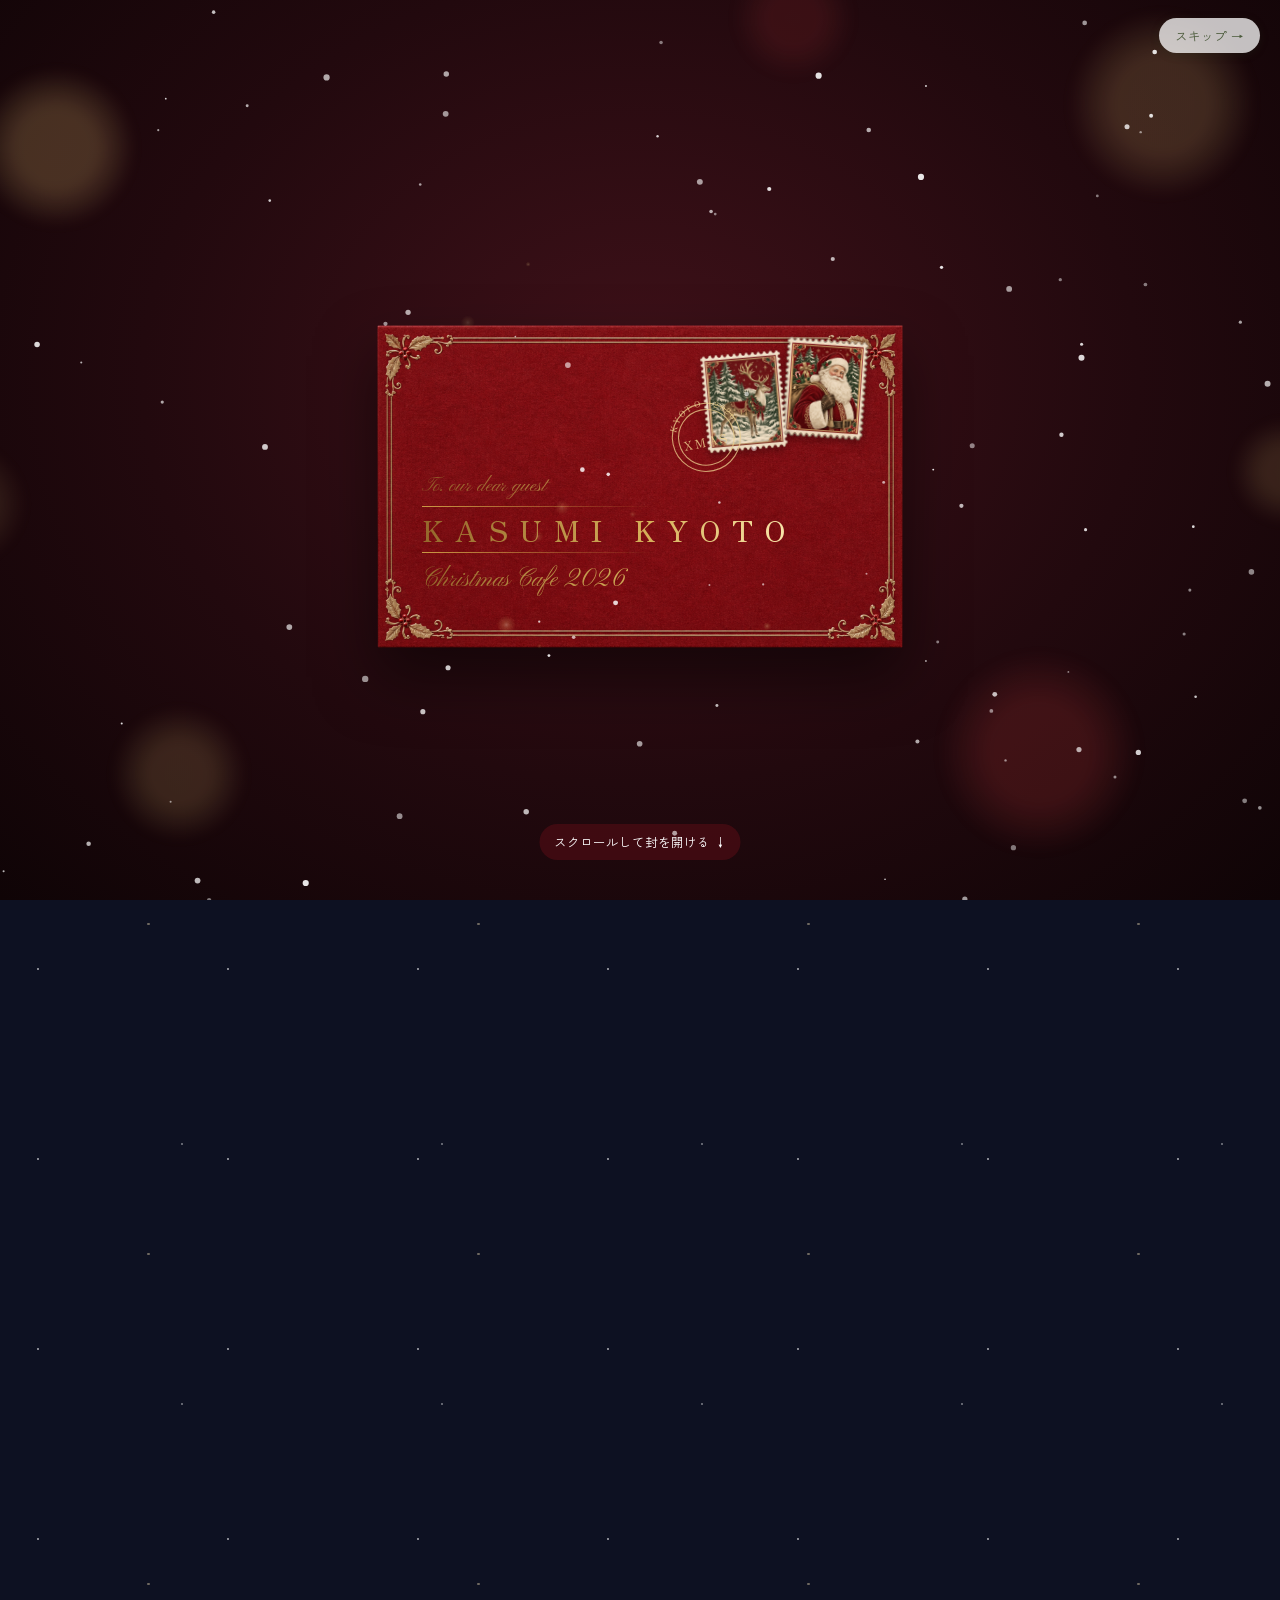
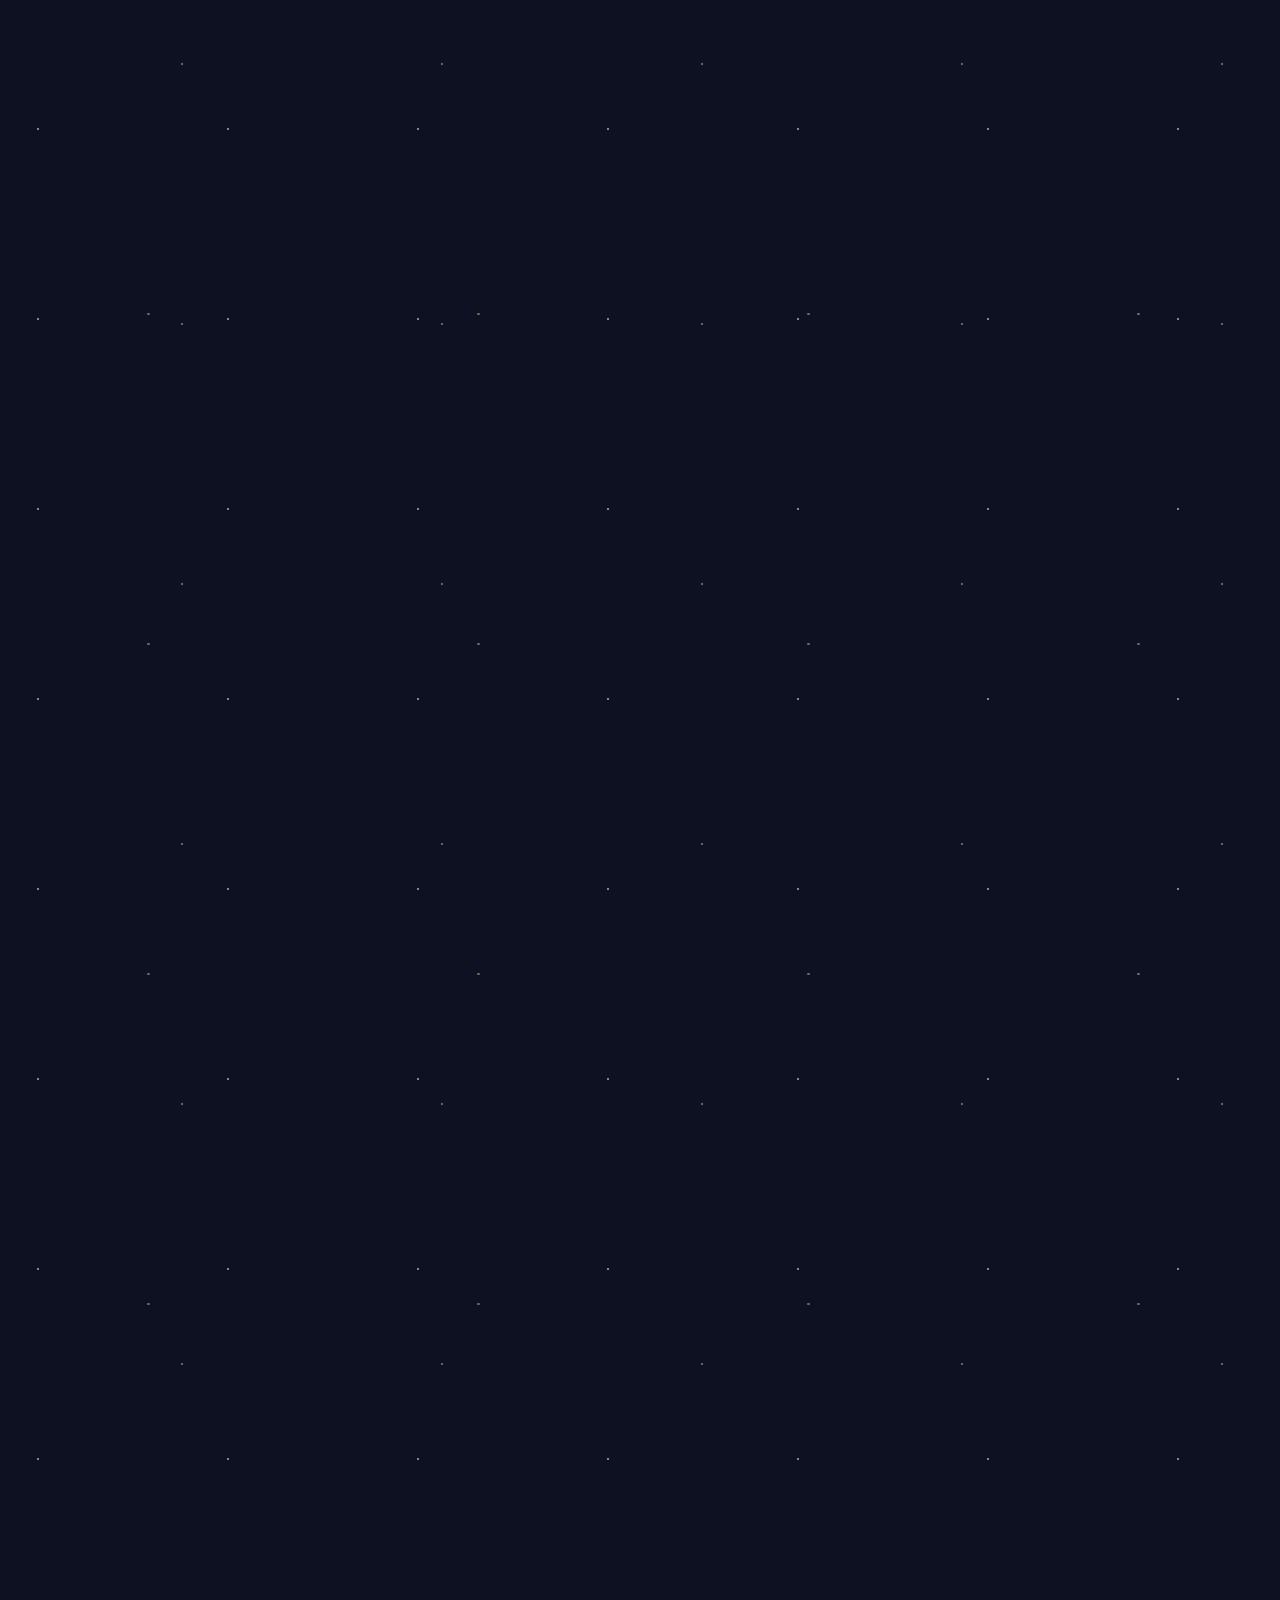
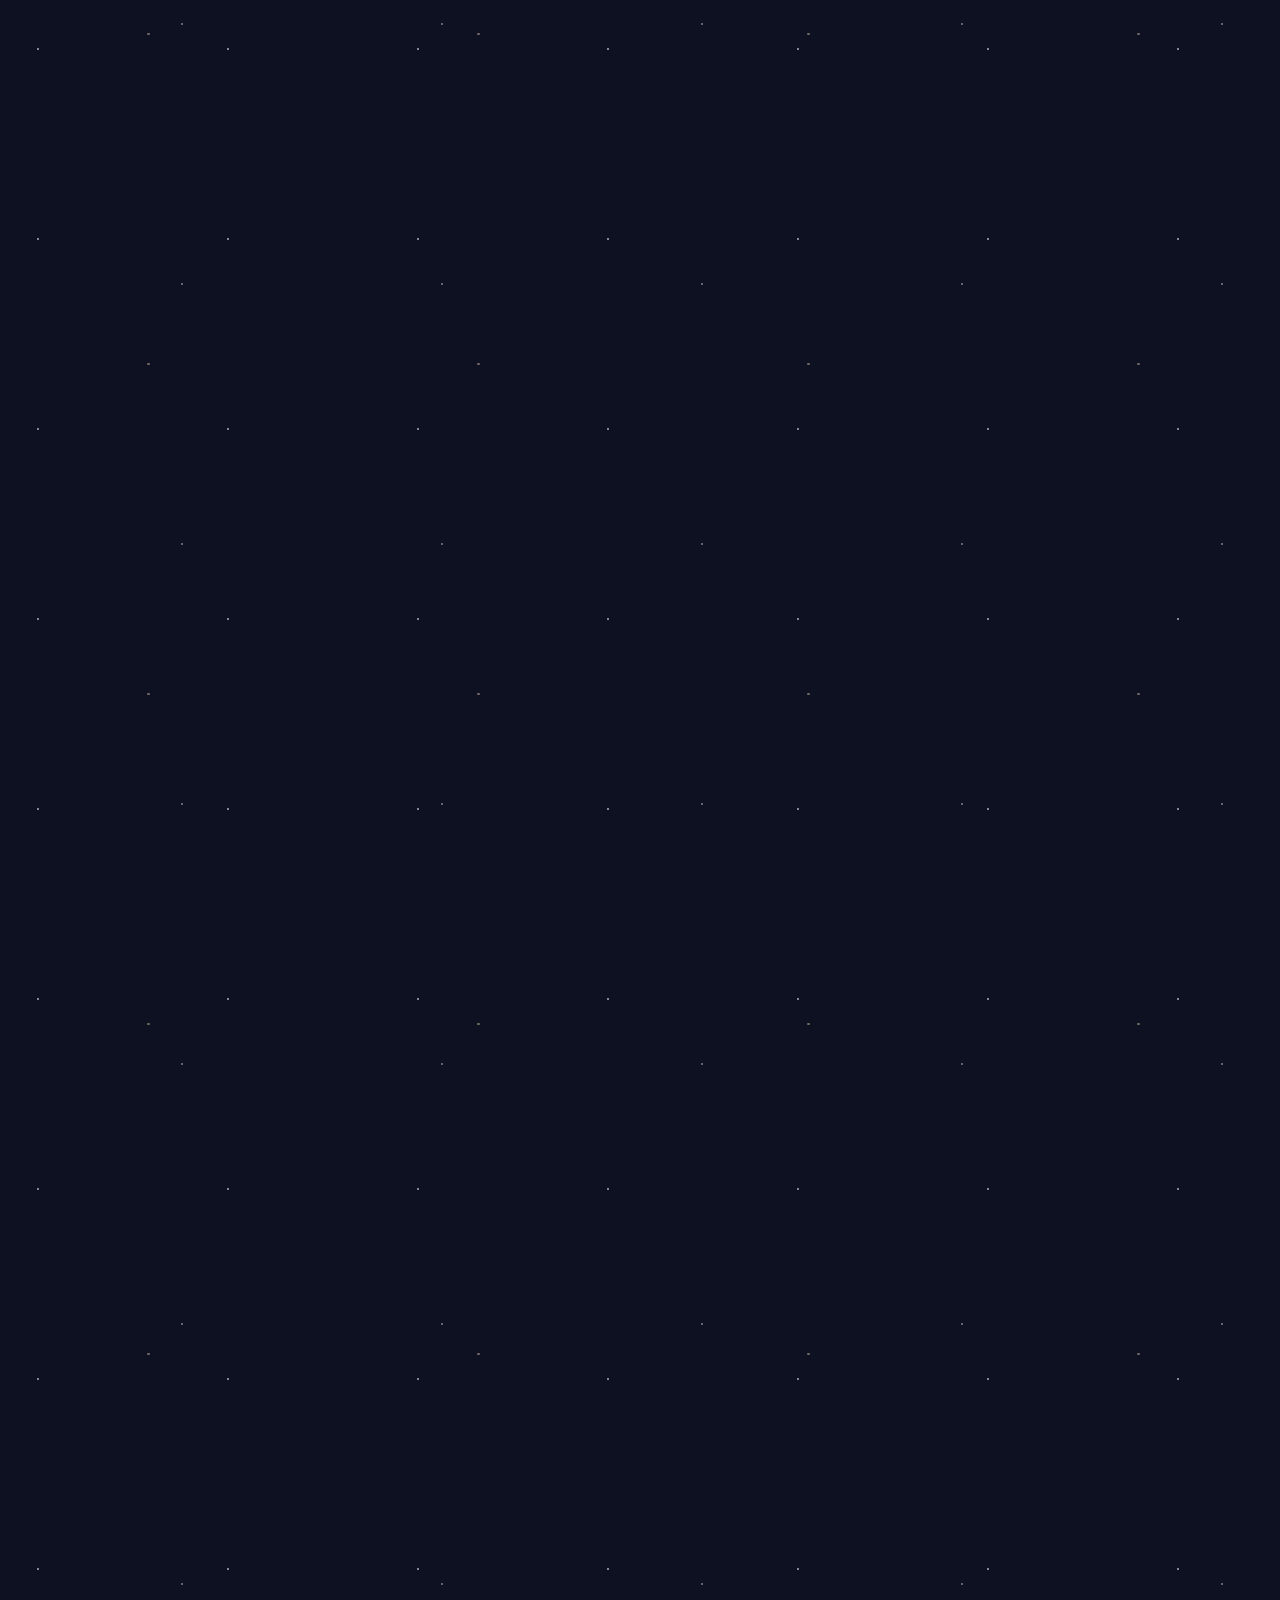
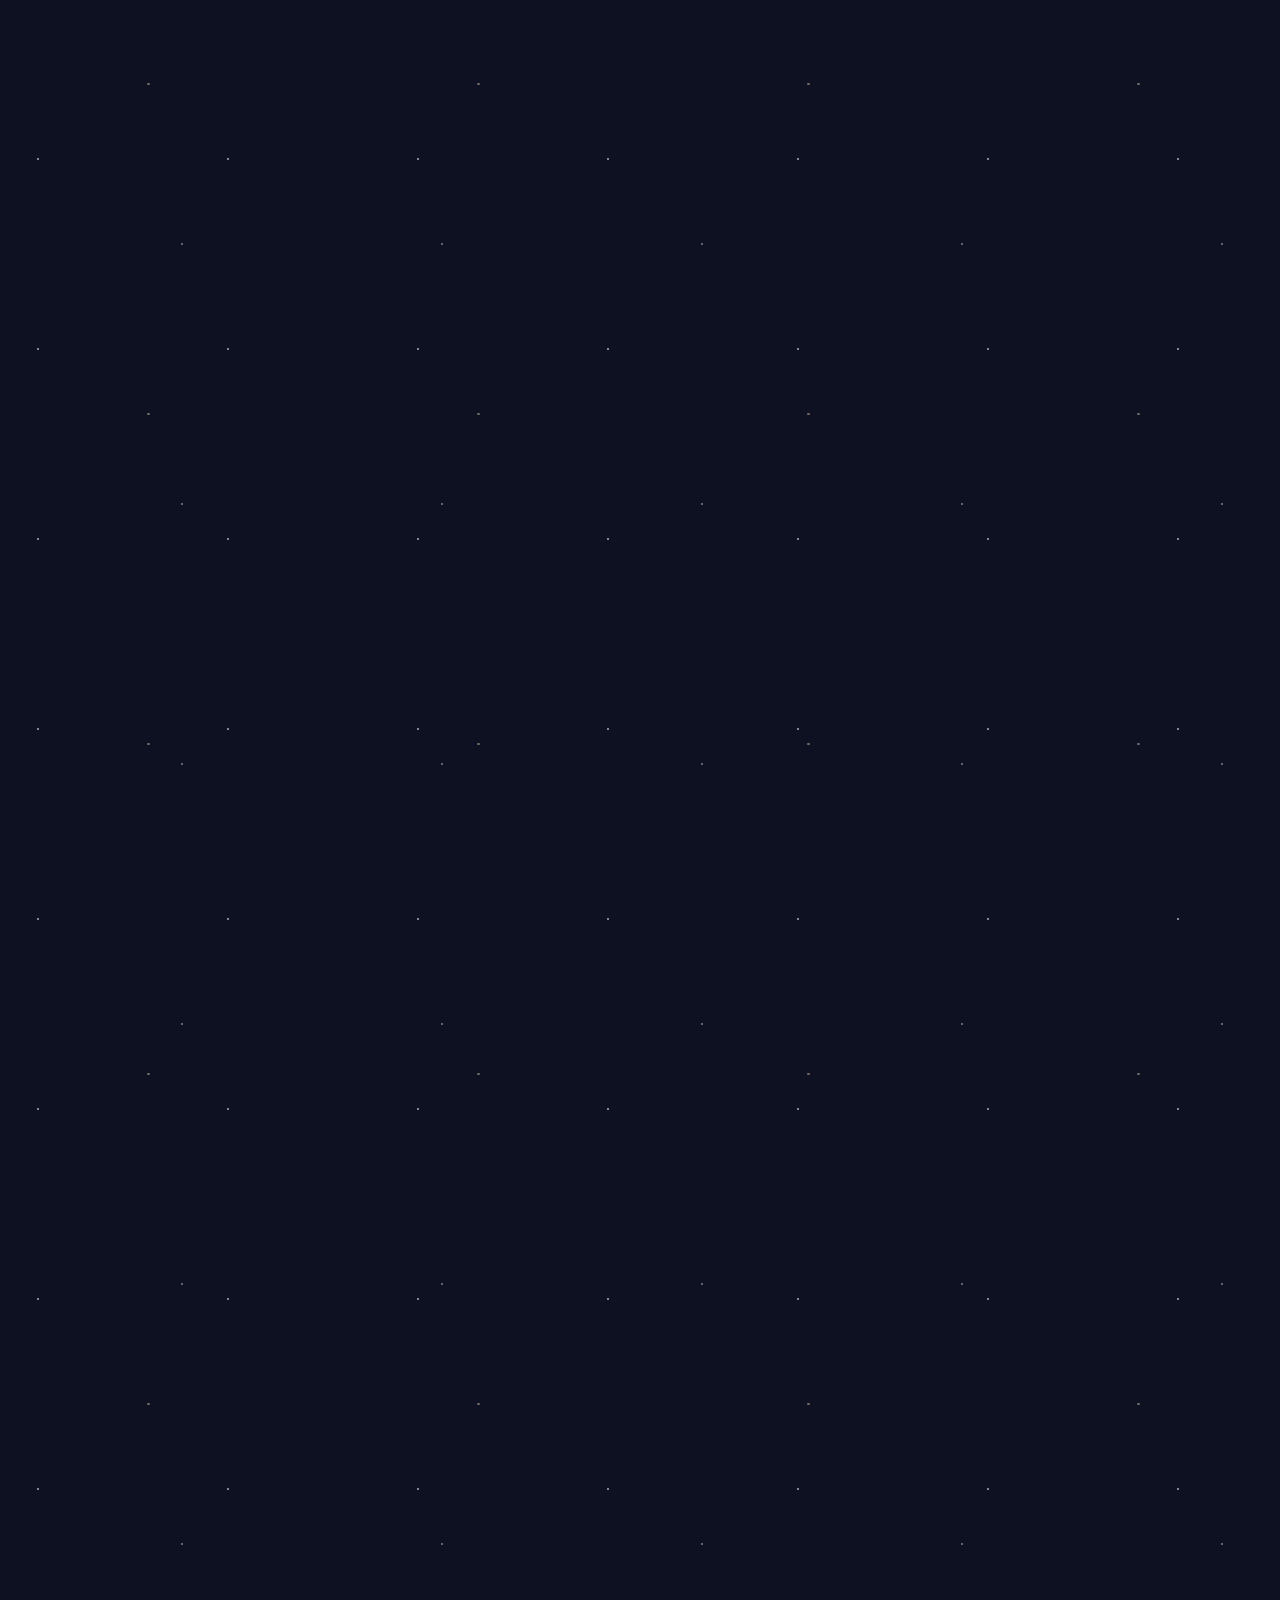
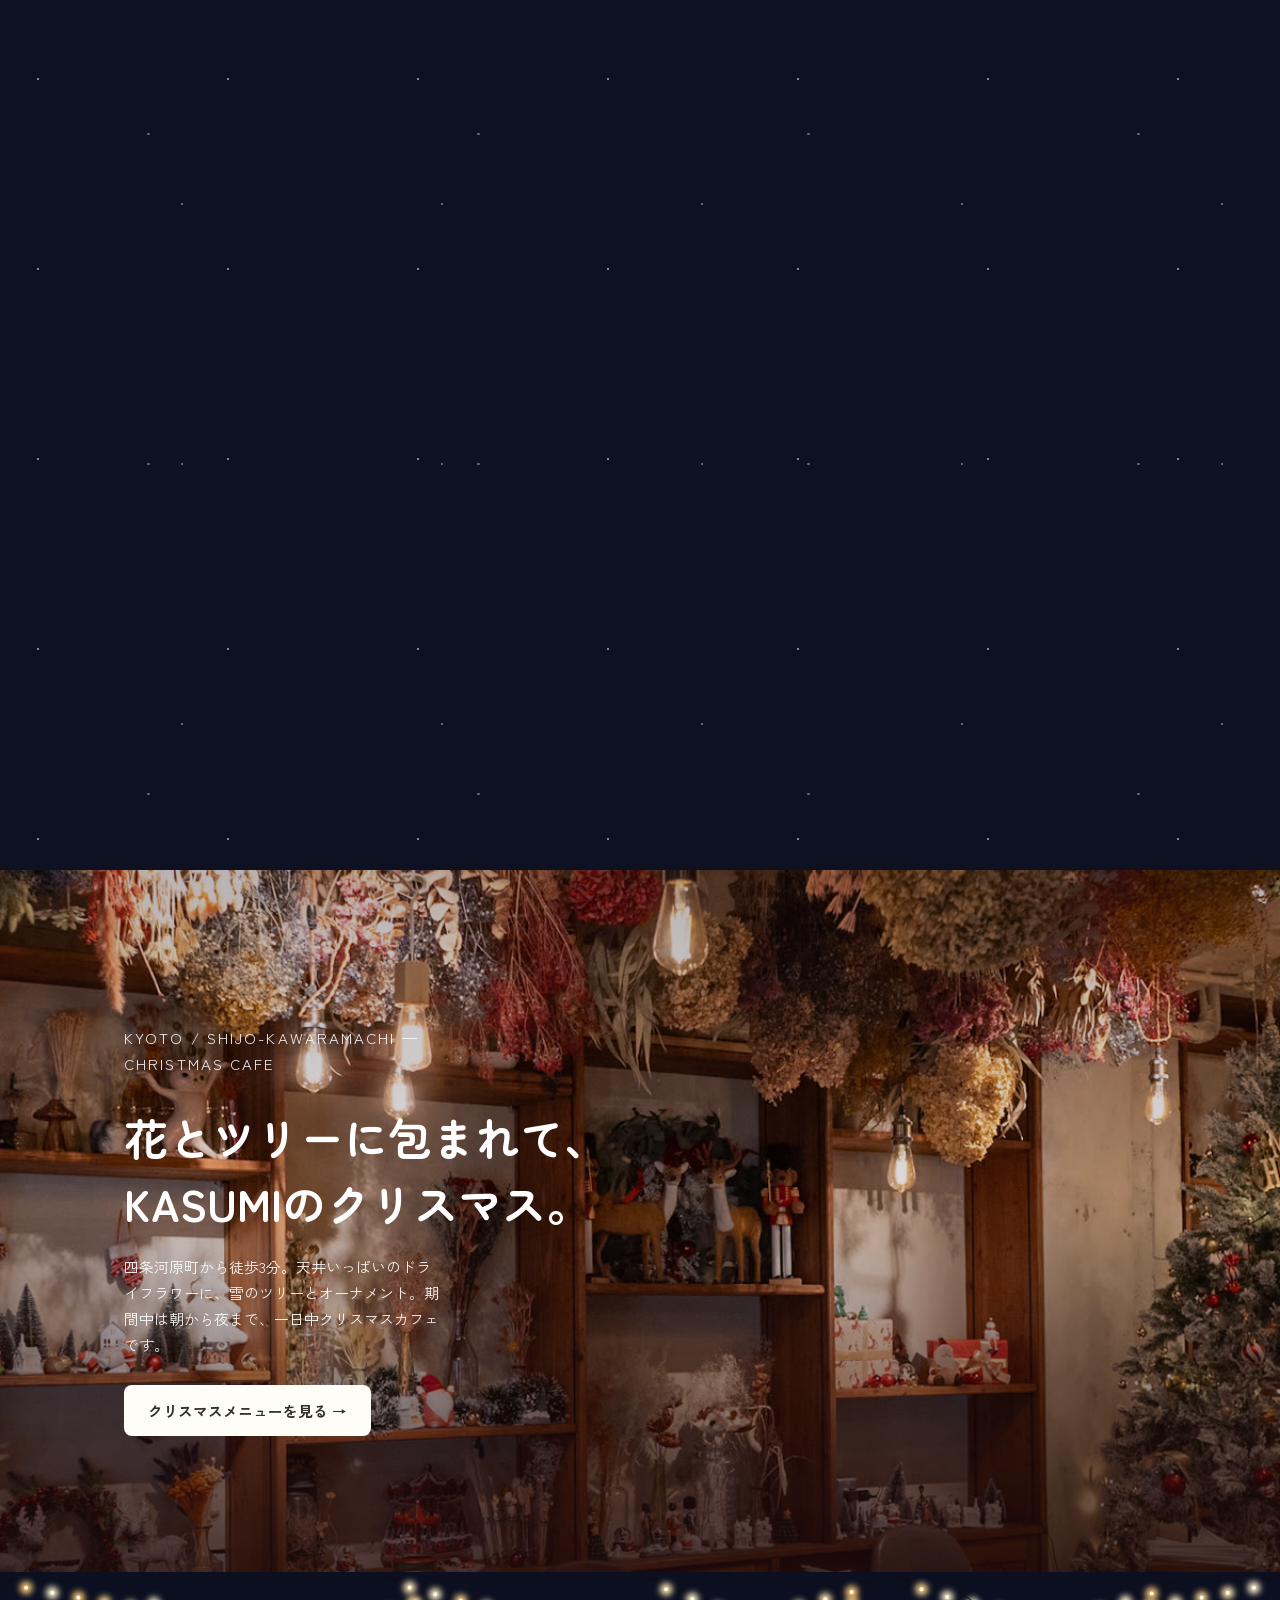
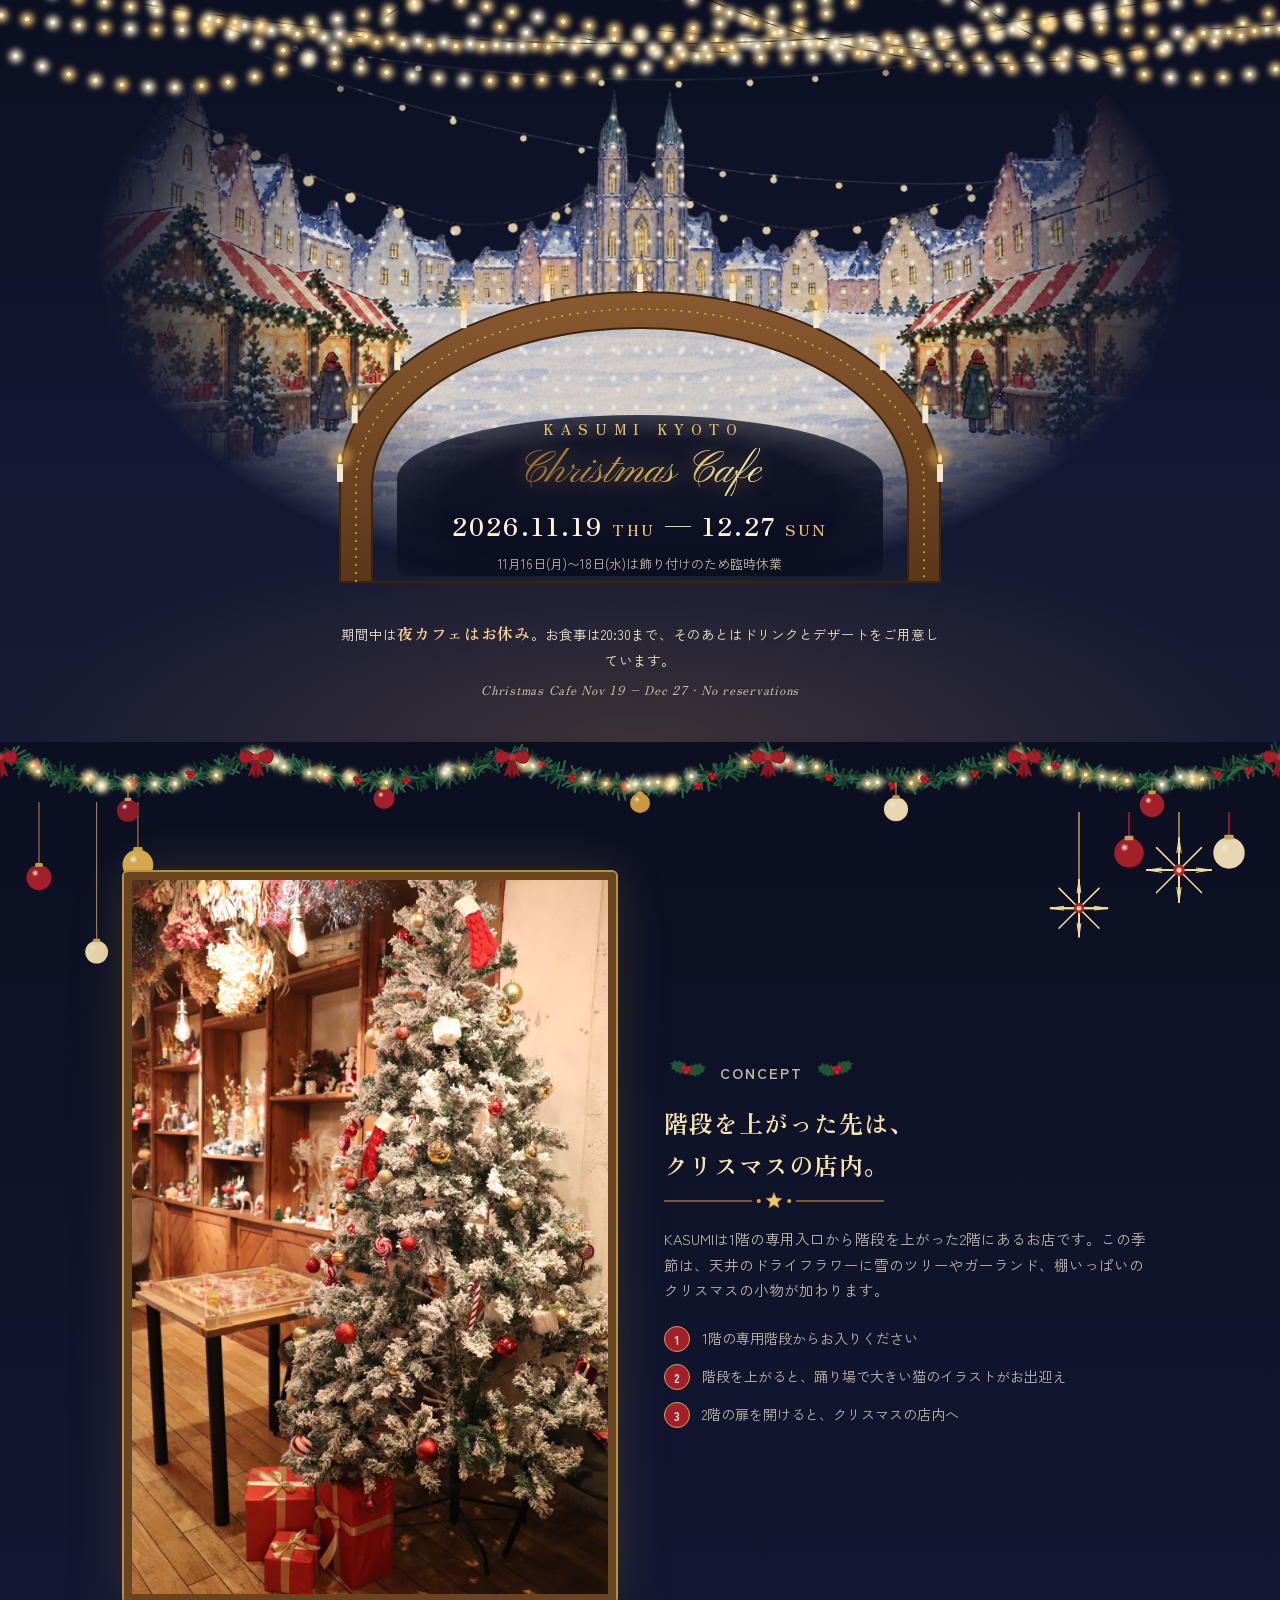
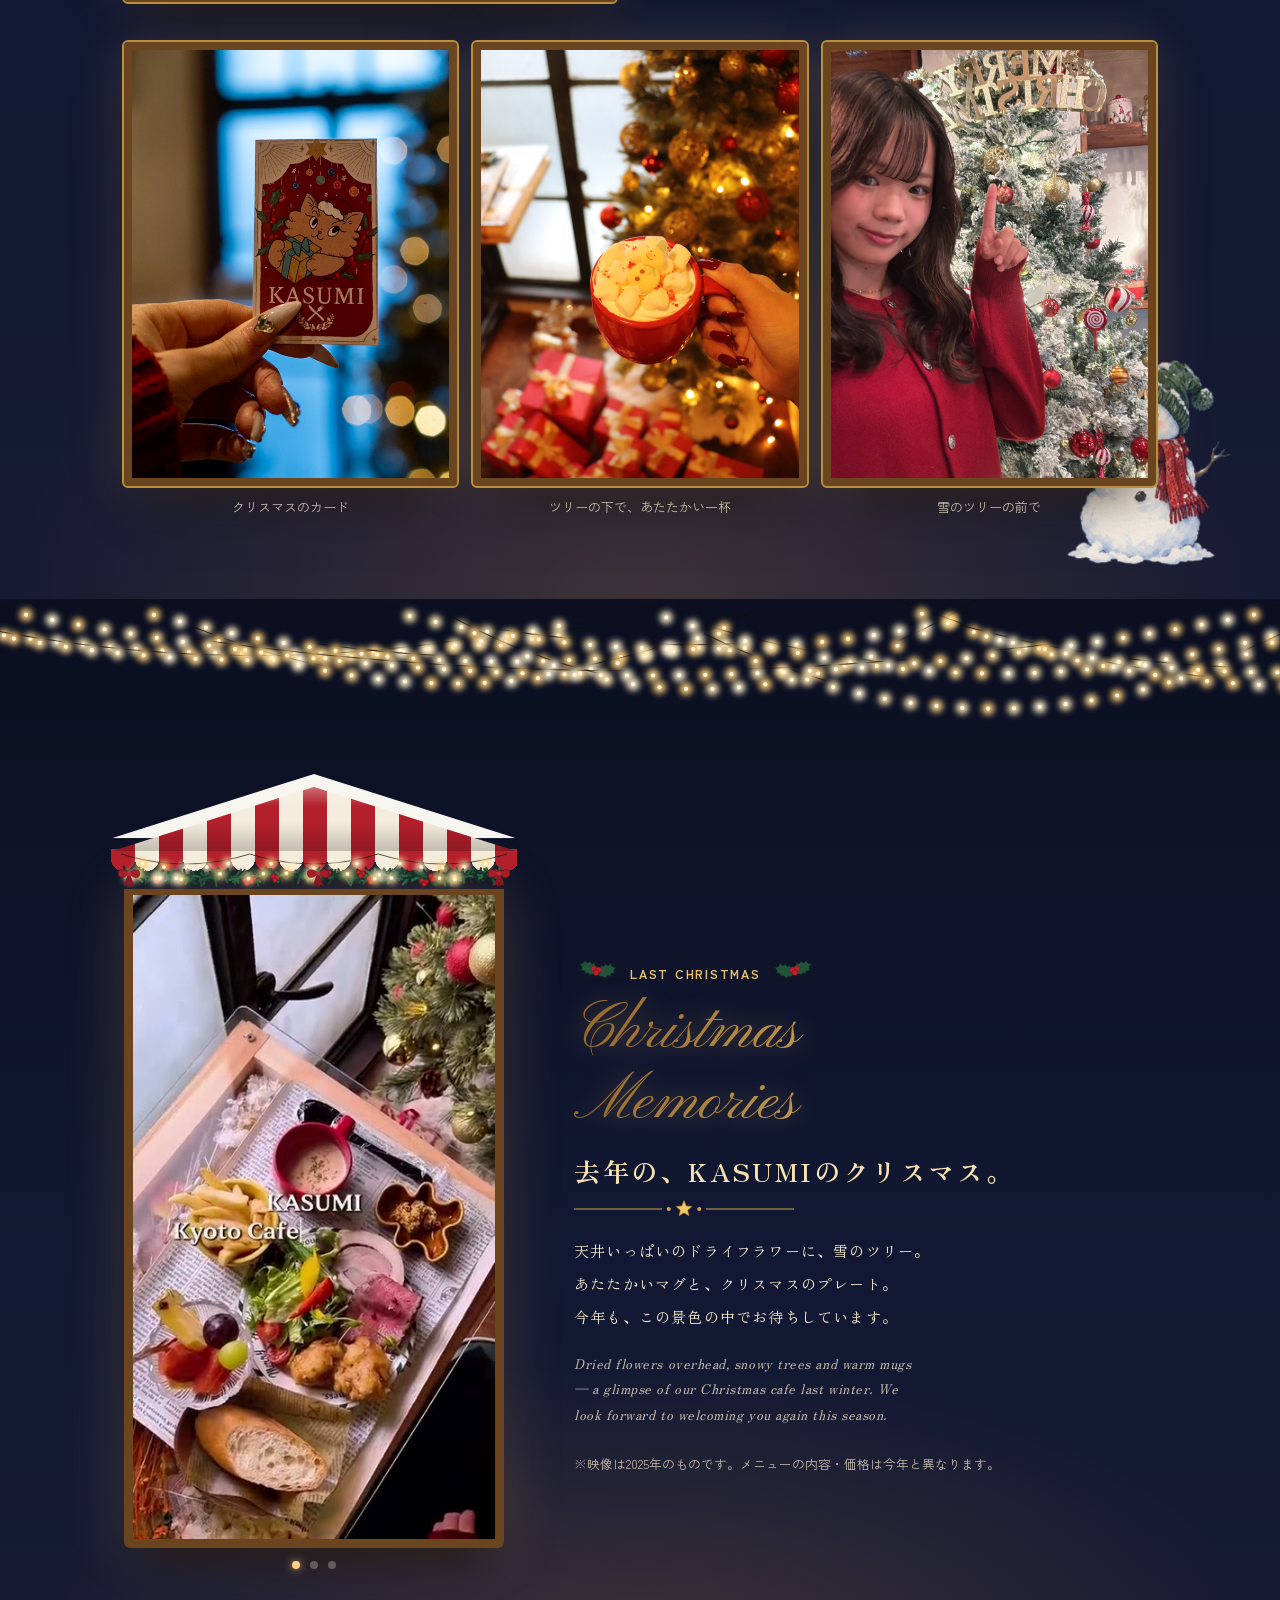
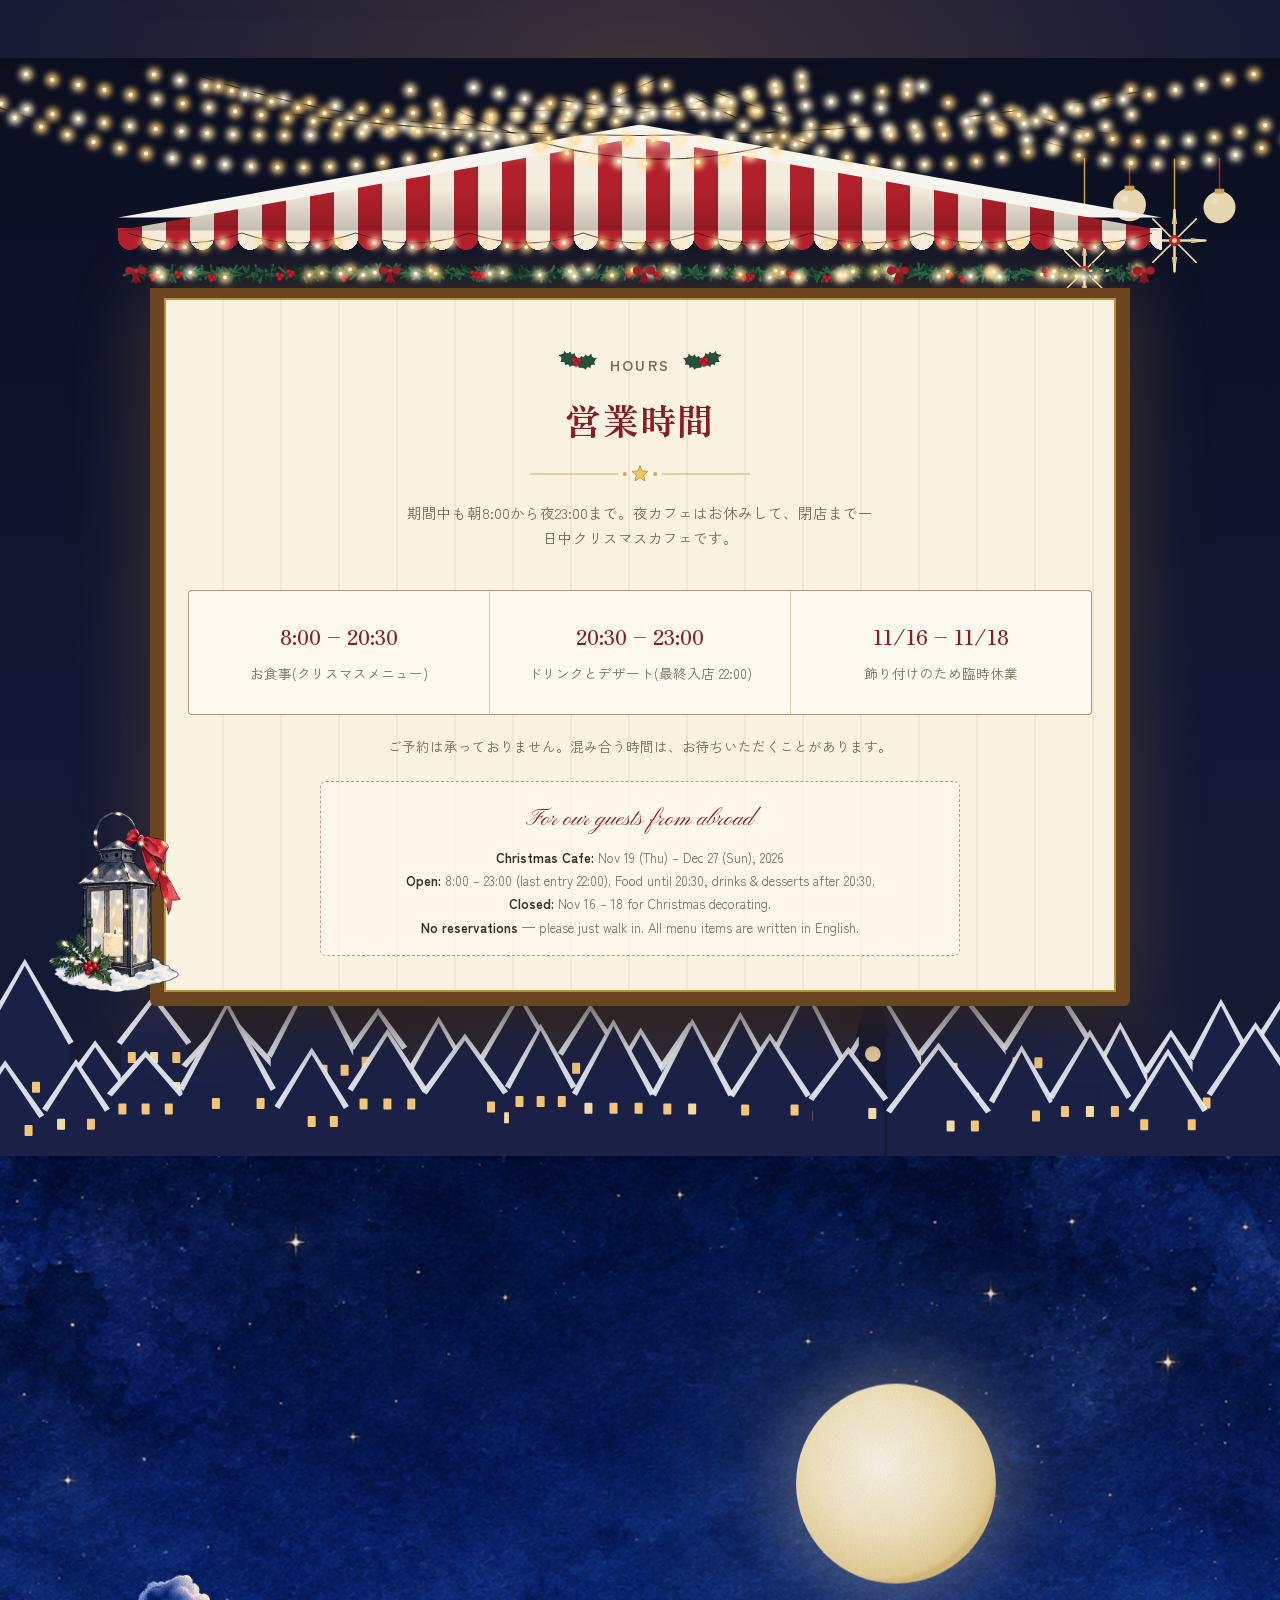
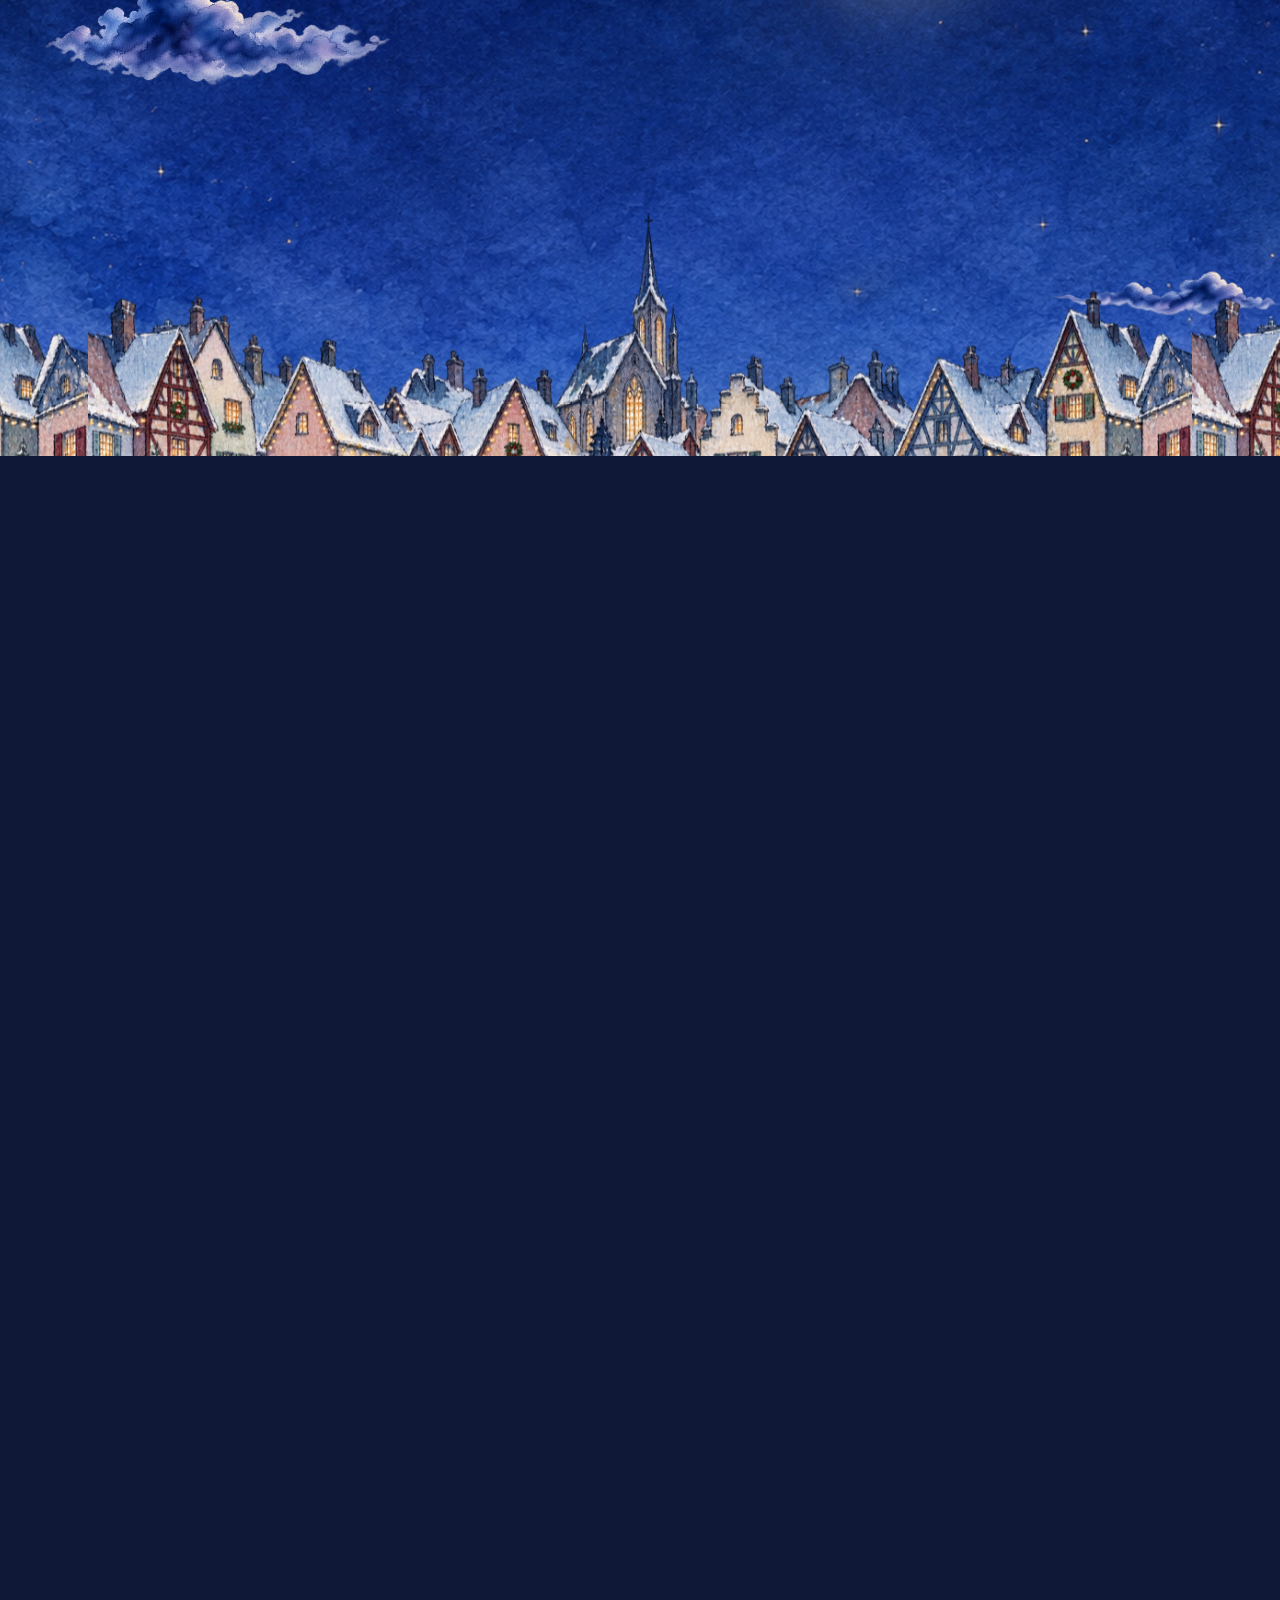
==== commit 62fc1db4: "クリスマス版: デザートをバスクチーズケーキ4種に(ティラミス・フォンダンショコラは今年なし、メニュー・価格 版17)。価格は未確定のため近日公開 Co-Authored-By: Claude Opu" ====
--- a/index.html
+++ b/index.html
@@ -341,7 +341,7 @@
       <p class="eyebrow"><span class="xm-holly" data-deco="holly"></span>Christmas Menu<span class="xm-holly xm-holly--flip" data-deco="holly"></span></p>
       <h2>クリスマスメニュー</h2>
       <div class="xm-divider" data-deco="divider"></div>
-      <p>期間中は、おばんざいのセットをお休みして、クリスマスの洋食をご用意します。デザートとドリンクは、去年ご好評いただいたクリスマスの特別メニューです。価格はすべて税込です。</p>
+      <p>期間中は、おばんざいのセットをお休みして、クリスマスの洋食をご用意します。デザートは4種類のバスクチーズケーキから。価格はすべて税込です。</p>
     </div>
     <!-- 名前と価格は「クリスマス/2026_目標と作戦.md」のオーナー決定(2026-09-26)と 07_共通知識/メニュー・価格.md に合わせる。
          未決定の価格は「近日公開」。写真は2025年クリスマスのもの(今年の料理は10月の試作で撮影して差し替える) -->
@@ -371,20 +371,18 @@
           <p class="price">¥4,700</p>
         </div>
       </div>
-      <div class="menu-card"><span class="xm-card-holly" data-deco="holly"></span>
-        <div class="thumb"><img src="images/christmas/photos/dessert-set.jpg" alt="ティラミスのデザートプレートと、マシュマロのホットドリンク" loading="lazy"></div>
+      <div class="menu-card">
+        <div class="thumb"><img src="images/menu-basque.jpg" alt="バスクチーズケーキ" loading="lazy"></div>
         <div class="body">
-          <h3>Xmasティラミス</h3>
-          <p>ティラミスに、トナカイのチョコと星のクッキーを添えて。ドリンクとのセットでご注文ください。</p>
-          <p class="price">¥900</p>
-        </div>
-      </div>
-      <div class="menu-card"><span class="xm-card-holly" data-deco="holly"></span>
-        <div class="thumb"><img src="images/christmas/photos/fondant.jpg" alt="フォンダンショコラとバニラアイス" loading="lazy"></div>
-        <div class="body">
-          <h3>Xmasフォンダンショコラ&amp;アイスクリーム</h3>
-          <p>あたたかいフォンダンショコラに、バニラアイスを添えて。ドリンクとのセットでご注文ください。</p>
-          <p class="price">¥900</p>
+          <h3>クリスマスのバスクチーズケーキ</h3>
+          <p>4種類からお選びいただけます。クリスマスの盛り付けでご用意します。</p>
+          <ul class="xm-mains">
+            <li>プレーン</li>
+            <li>生チョコ</li>
+            <li>さつまいも</li>
+            <li>ピスタチオ</li>
+          </ul>
+          <p class="price price--tbd">価格は近日公開</p>
         </div>
       </div>
       <div class="menu-card"><span class="xm-card-holly" data-deco="holly"></span>
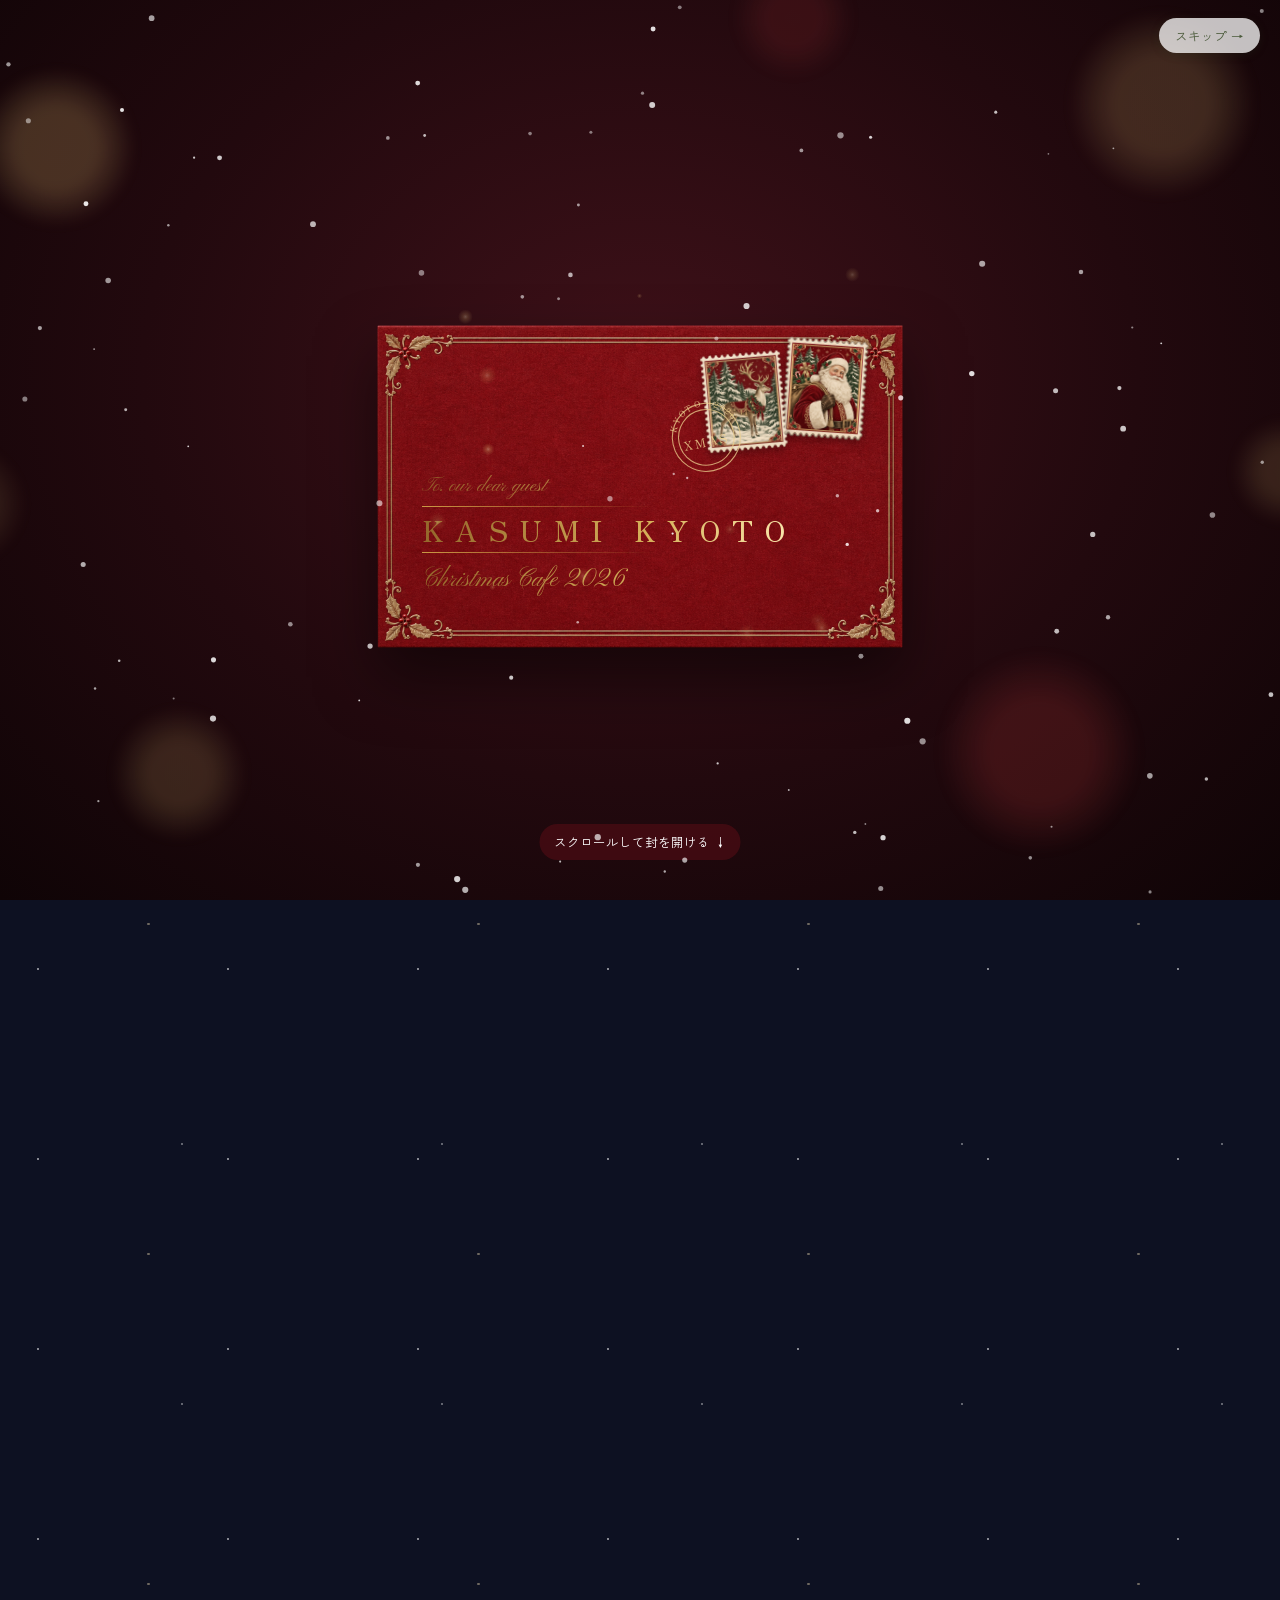
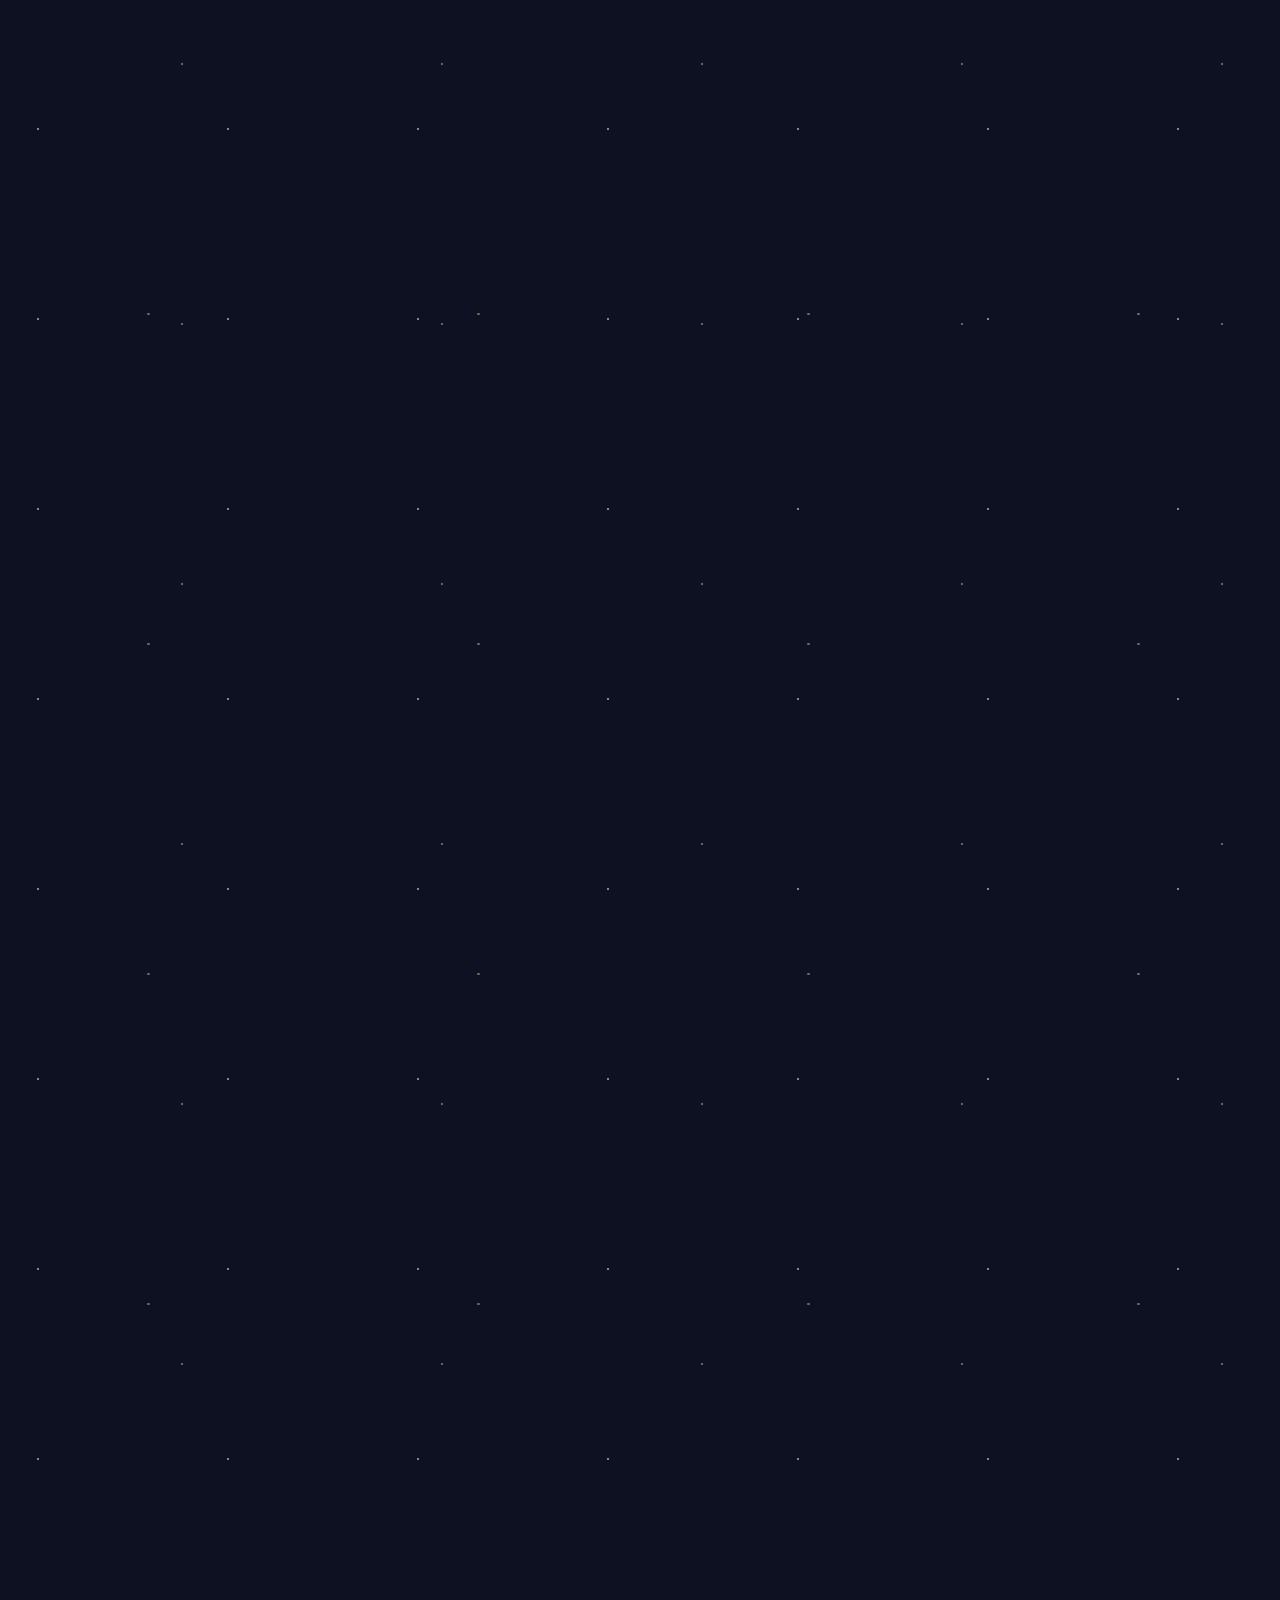
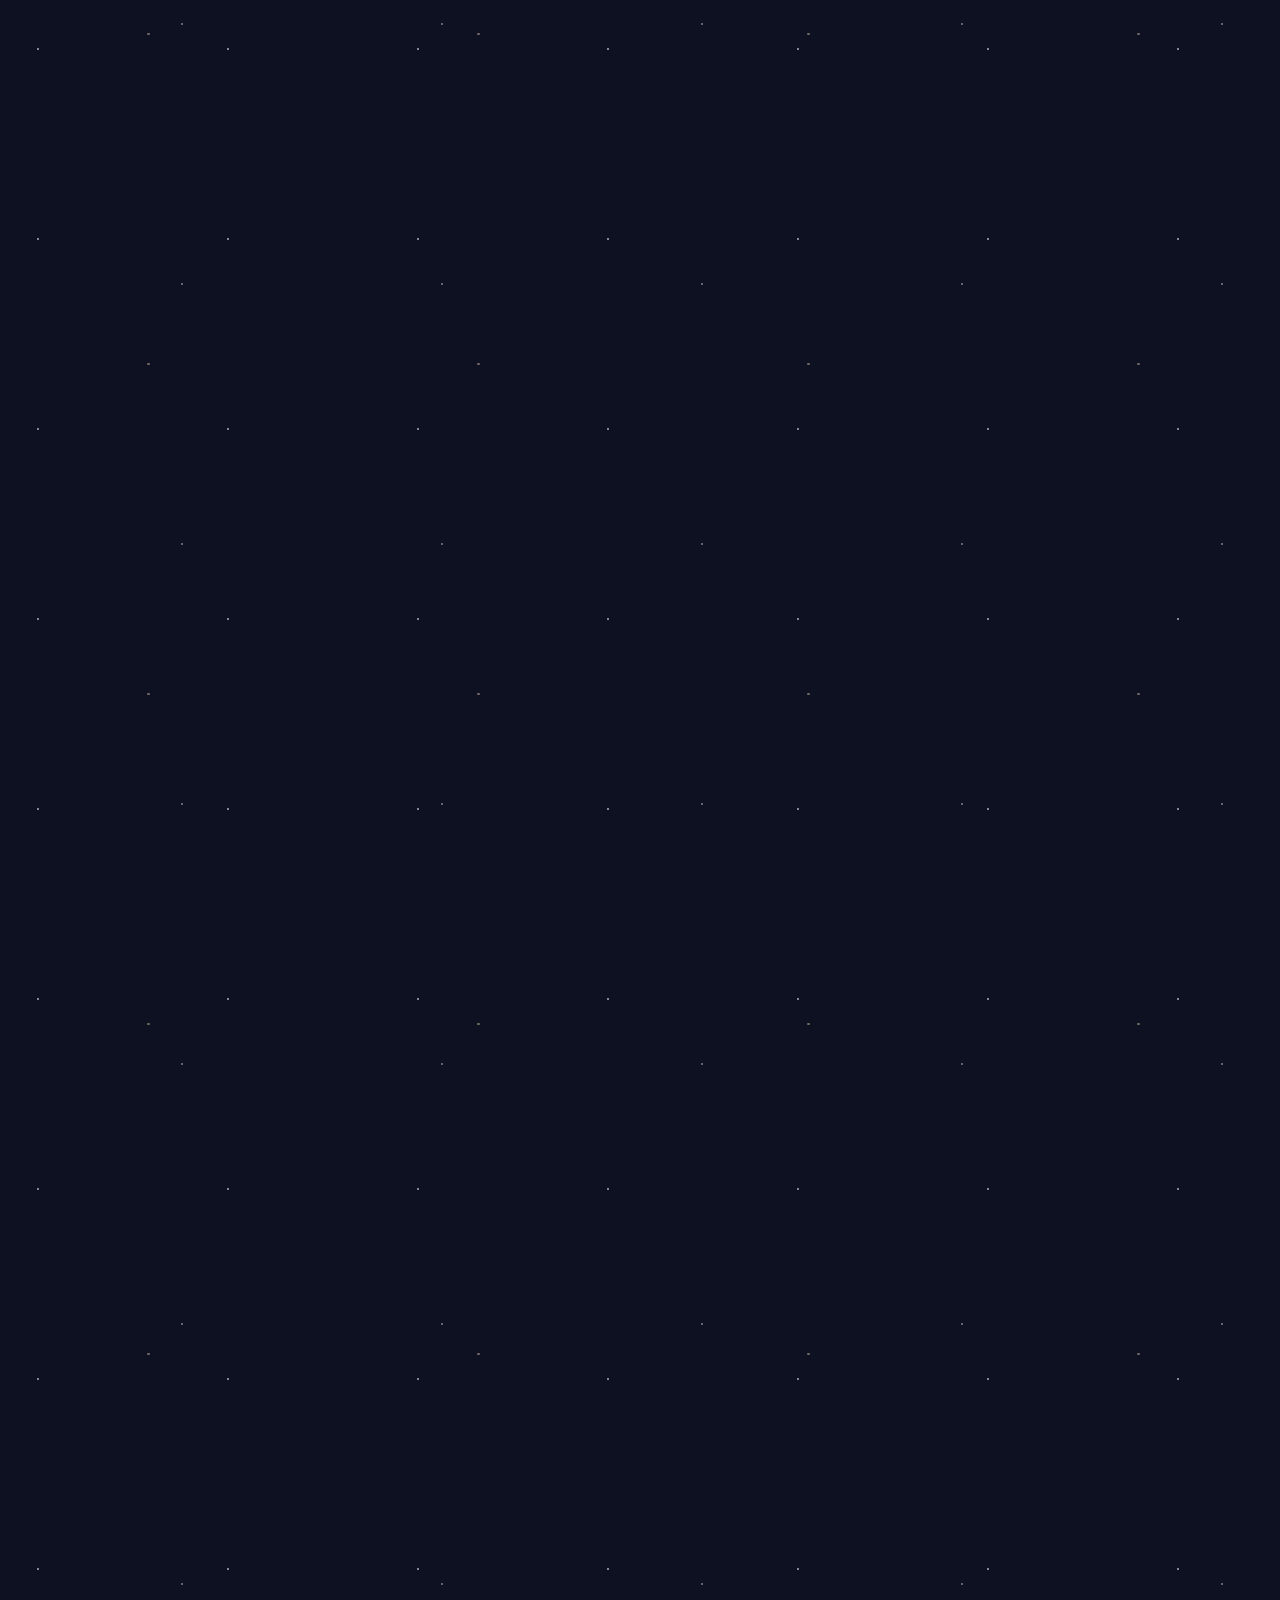
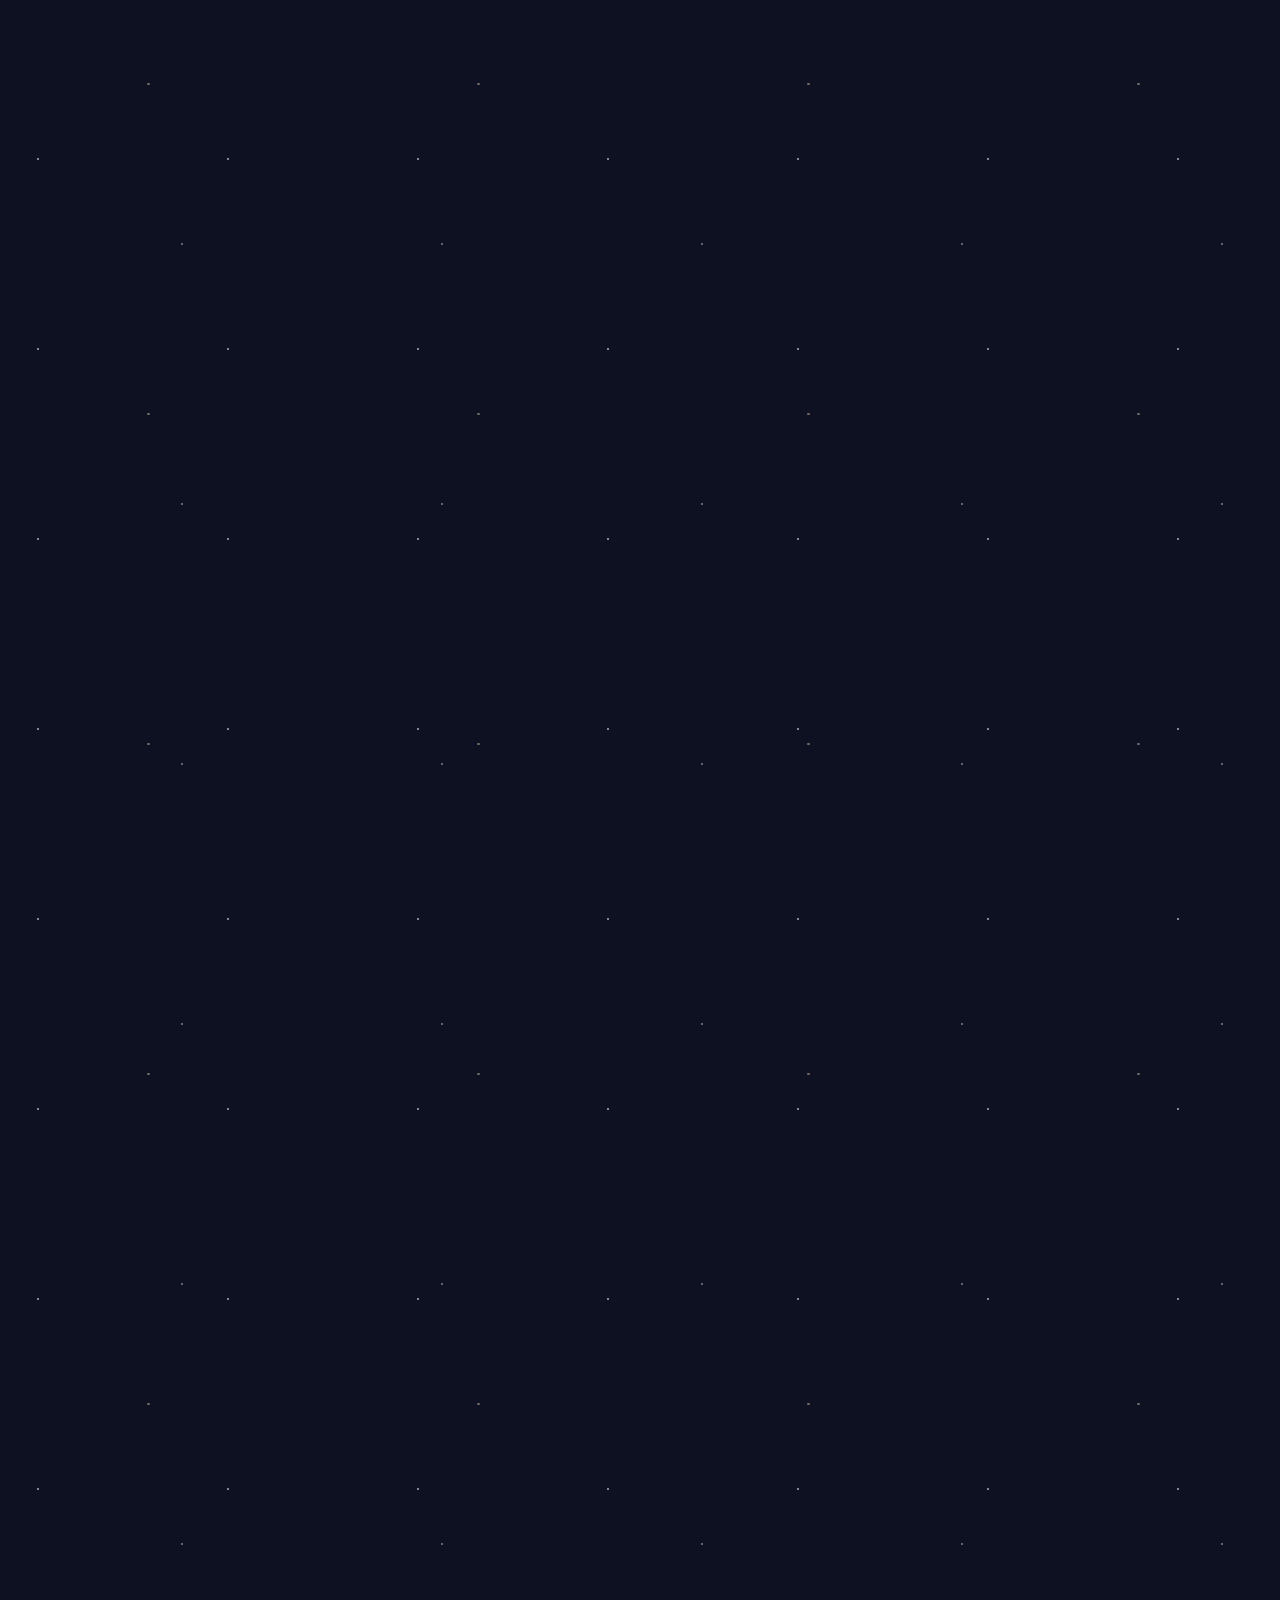
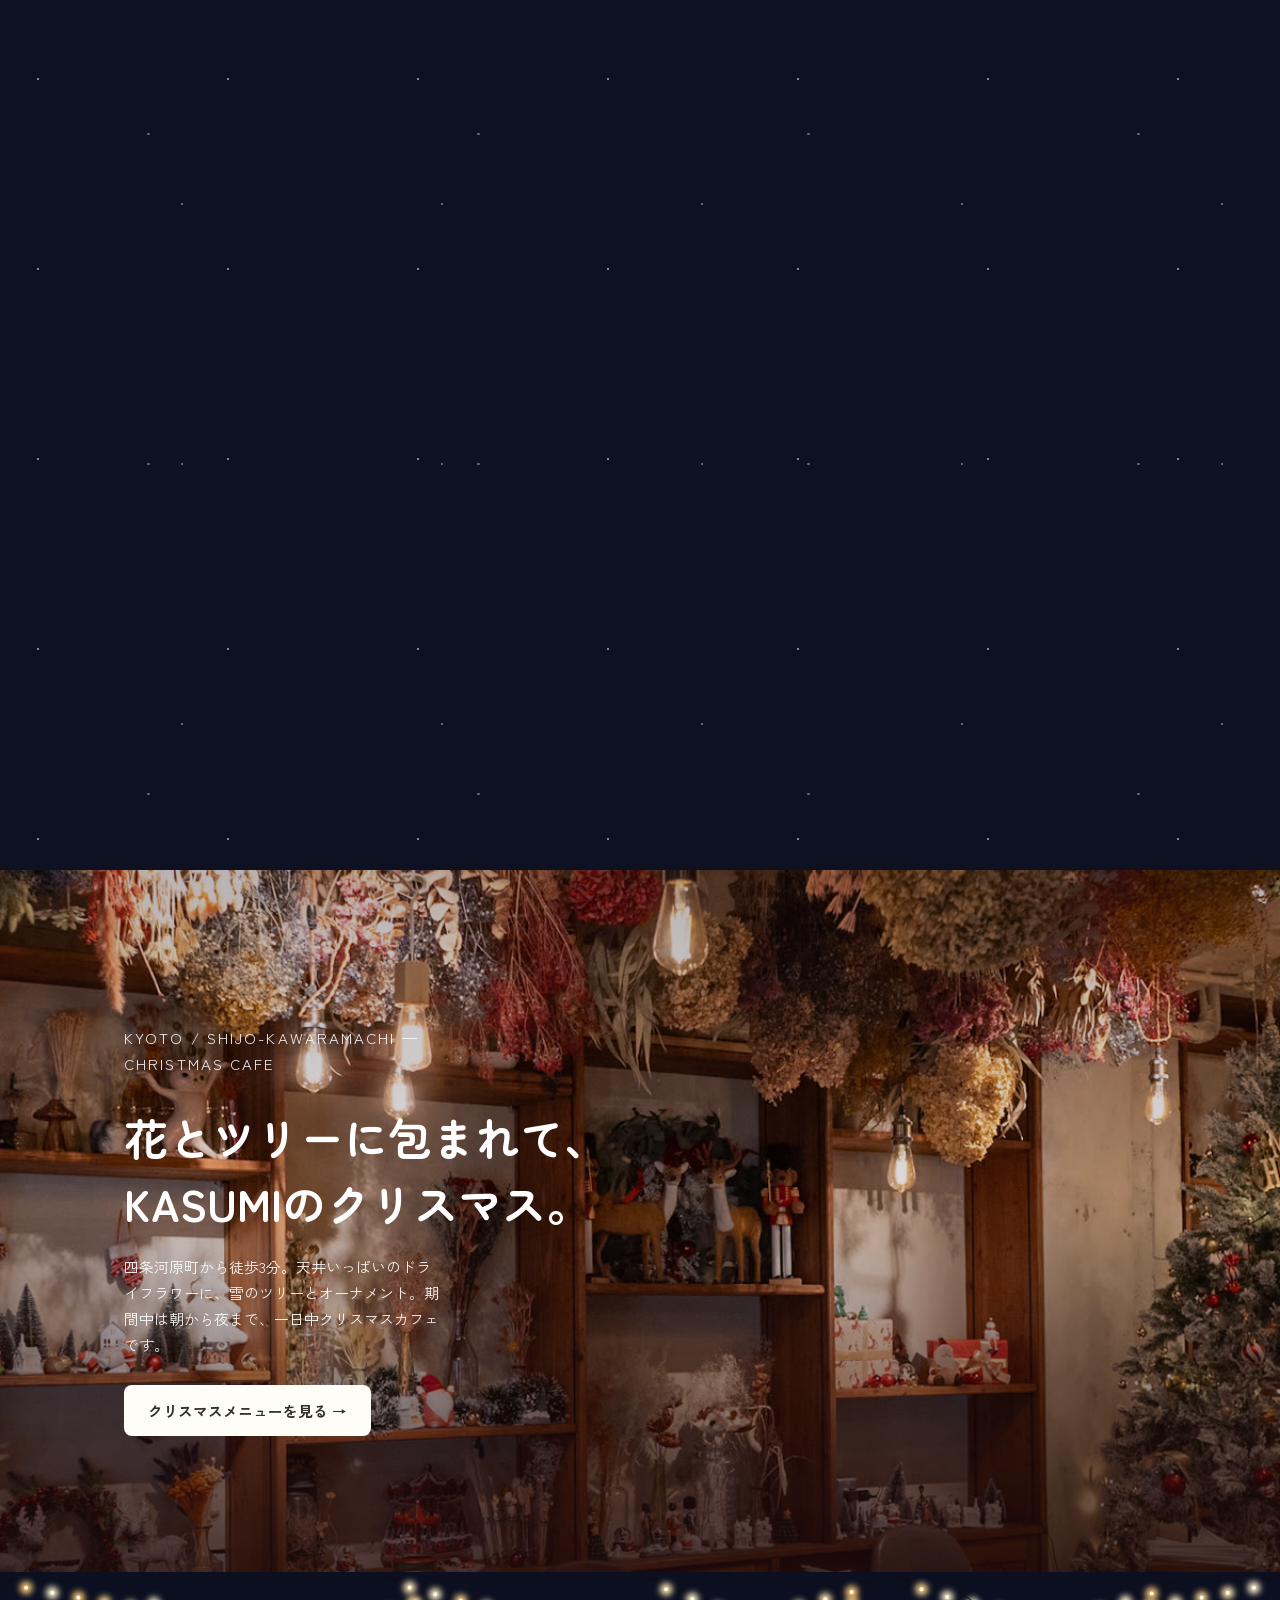
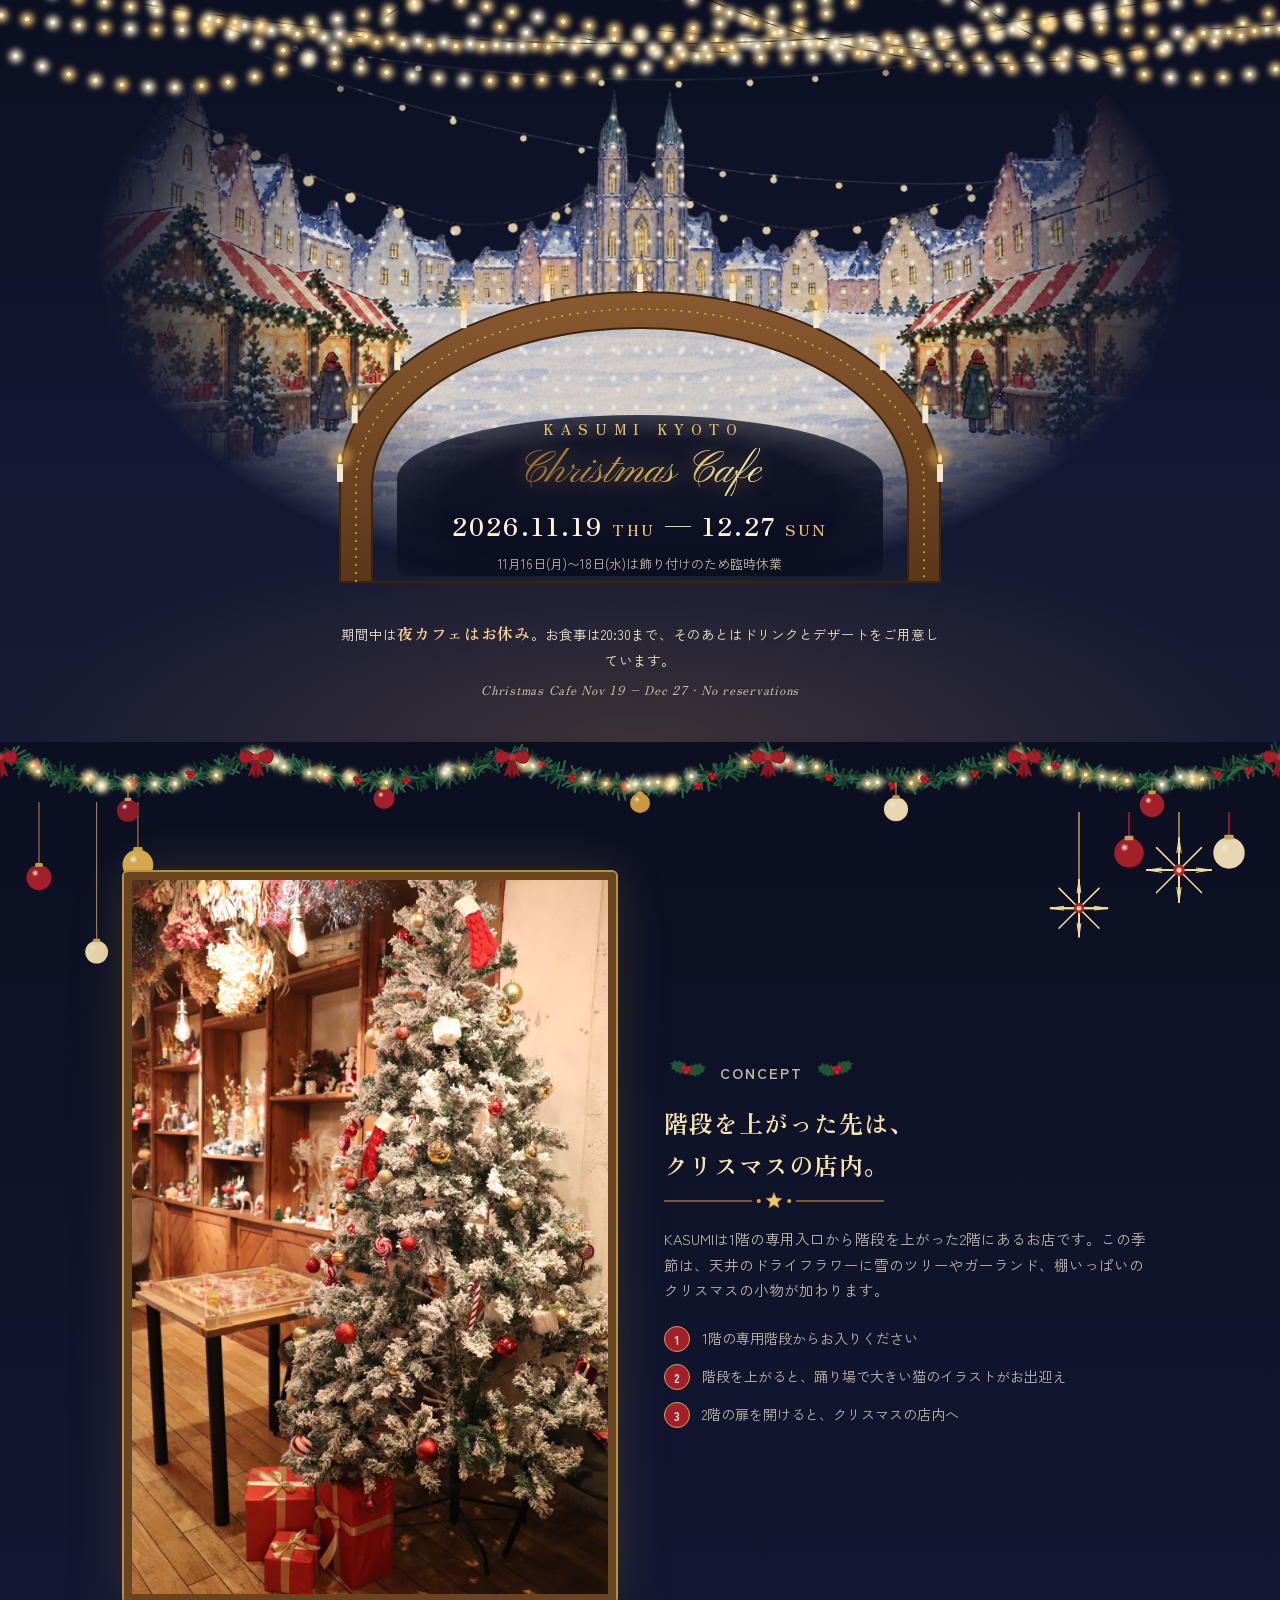
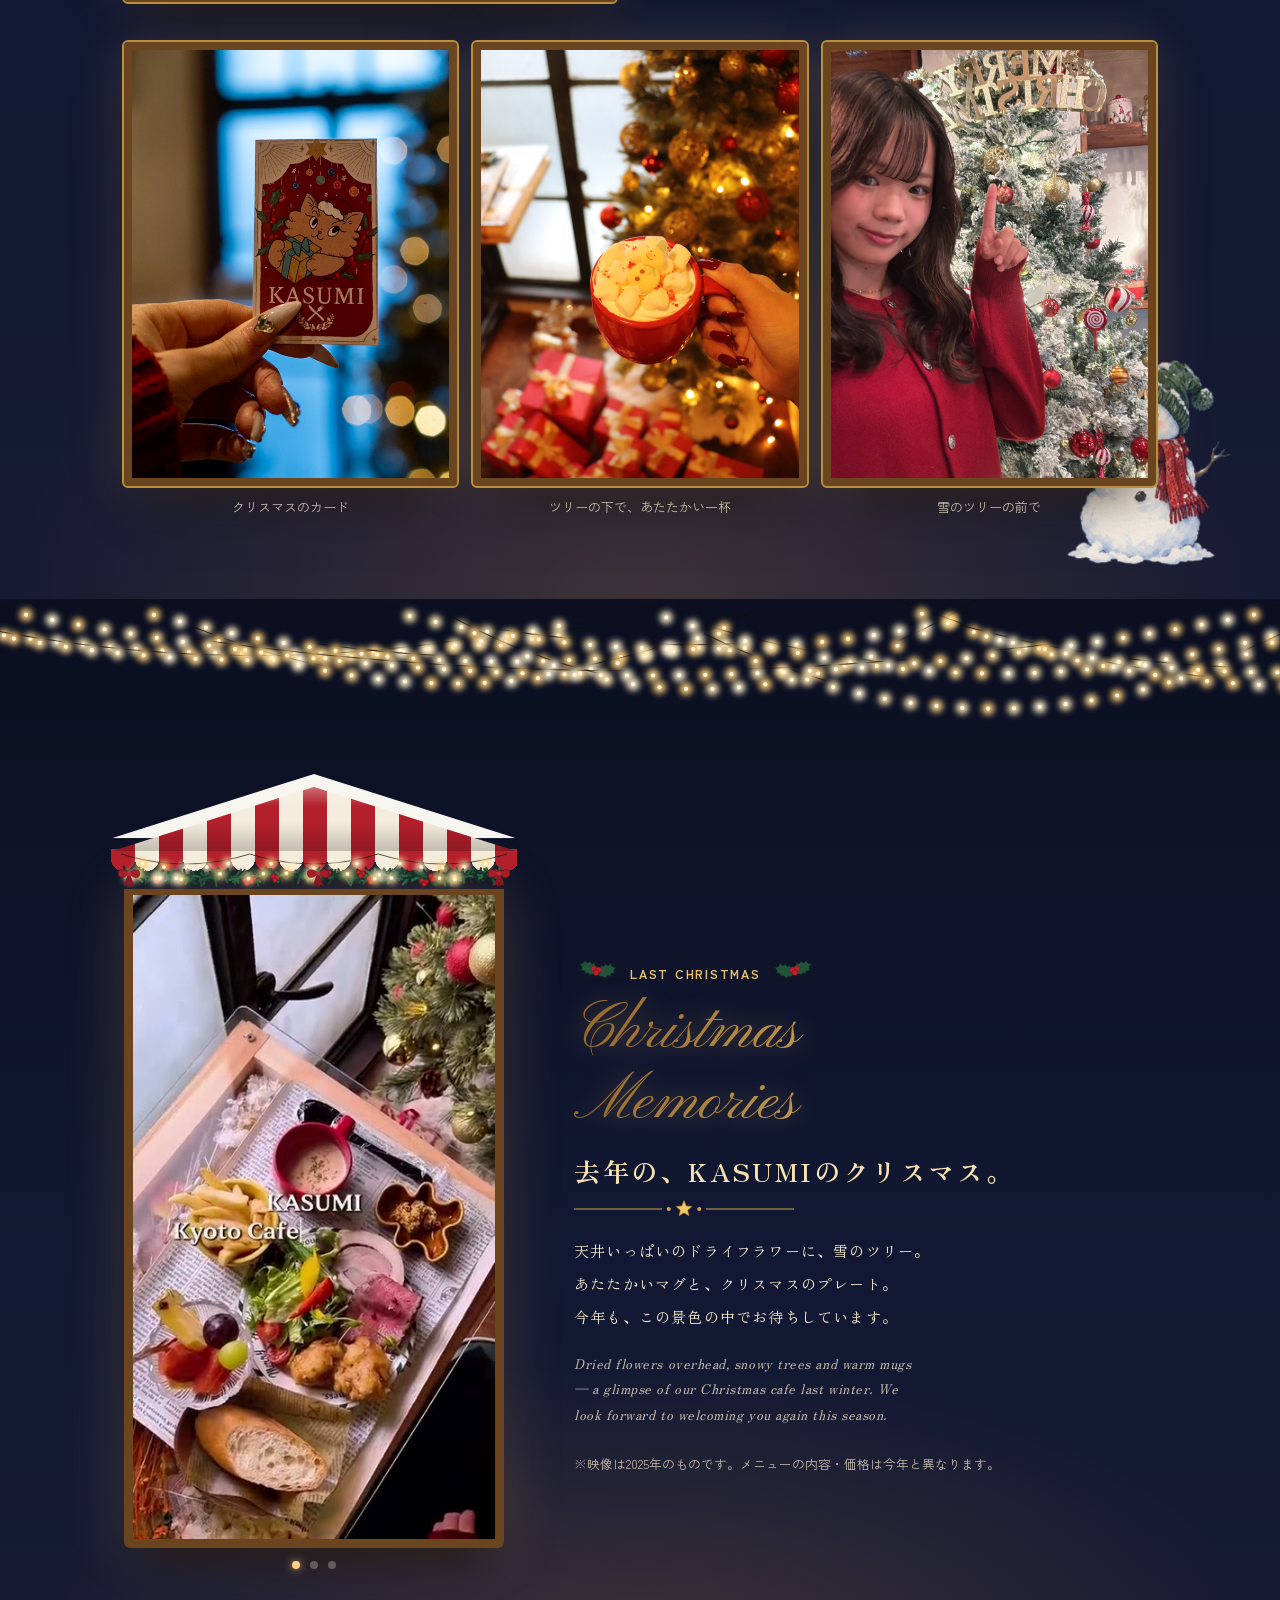
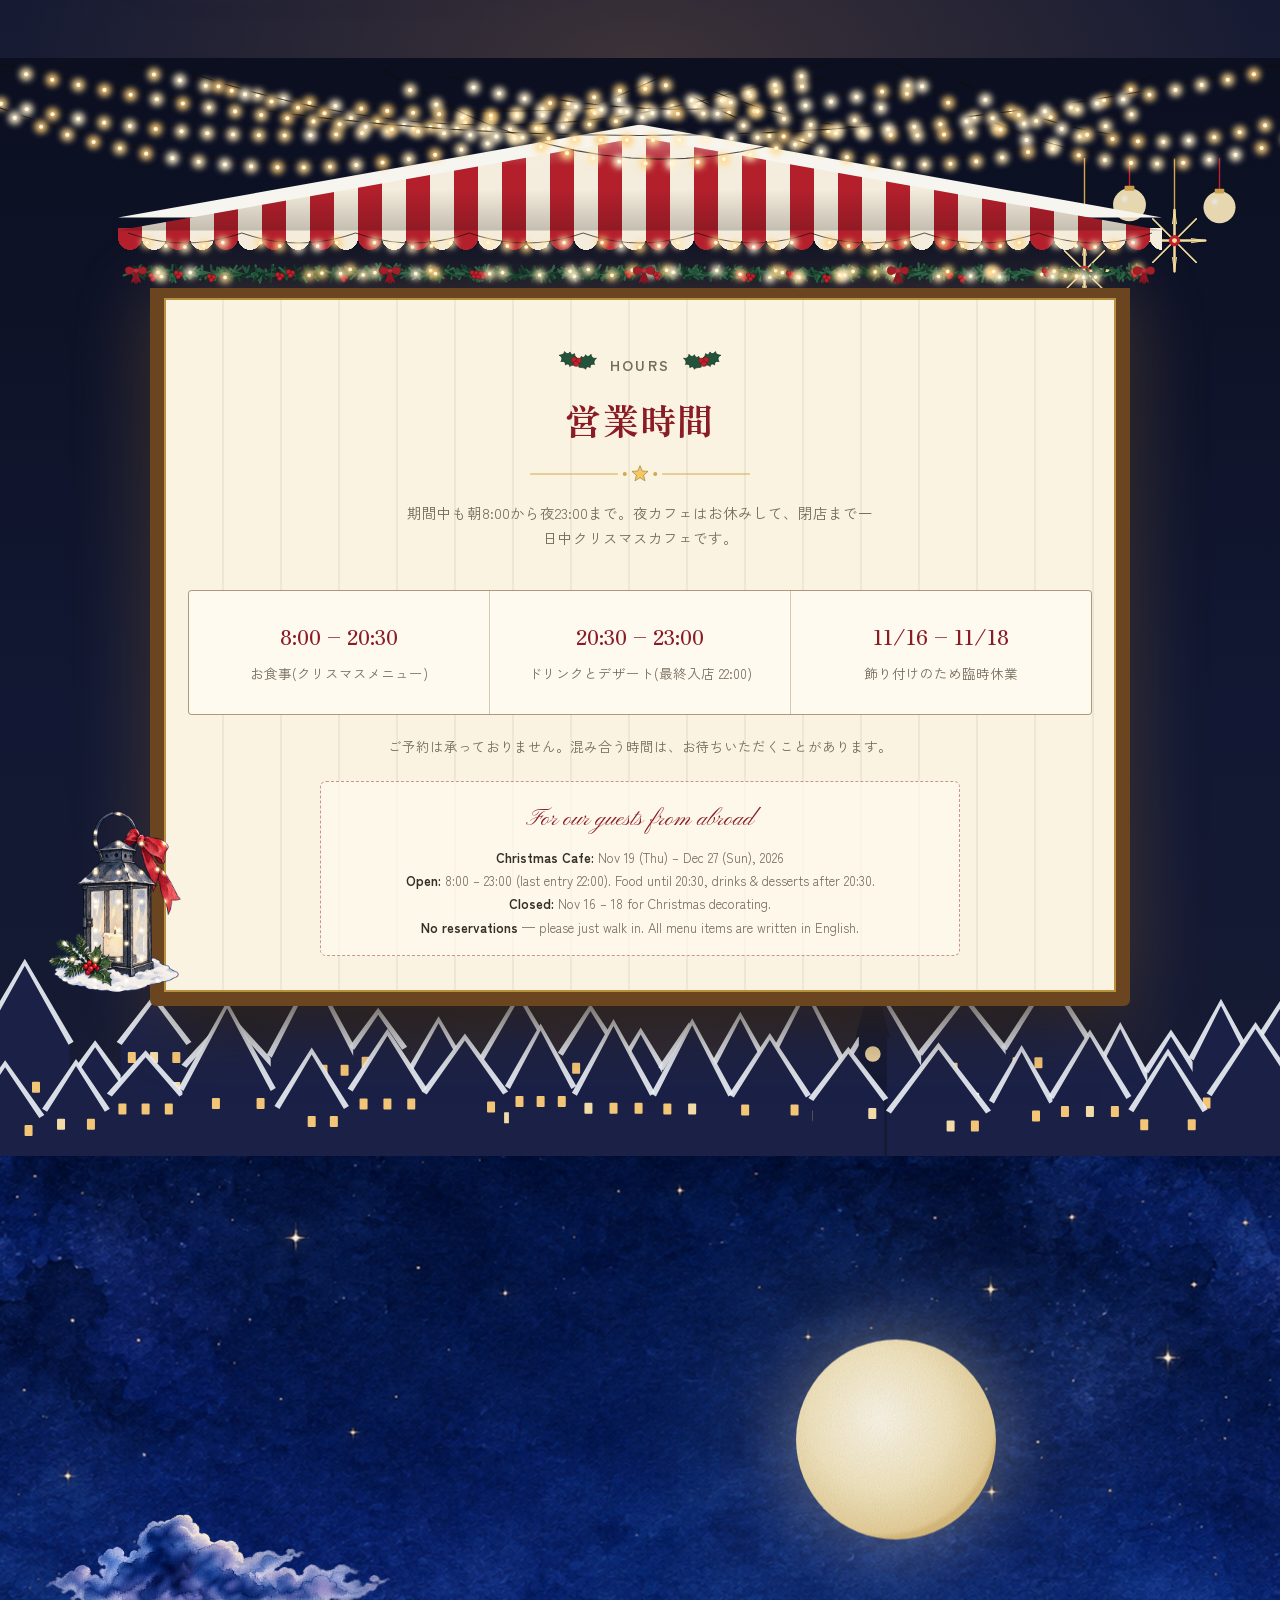
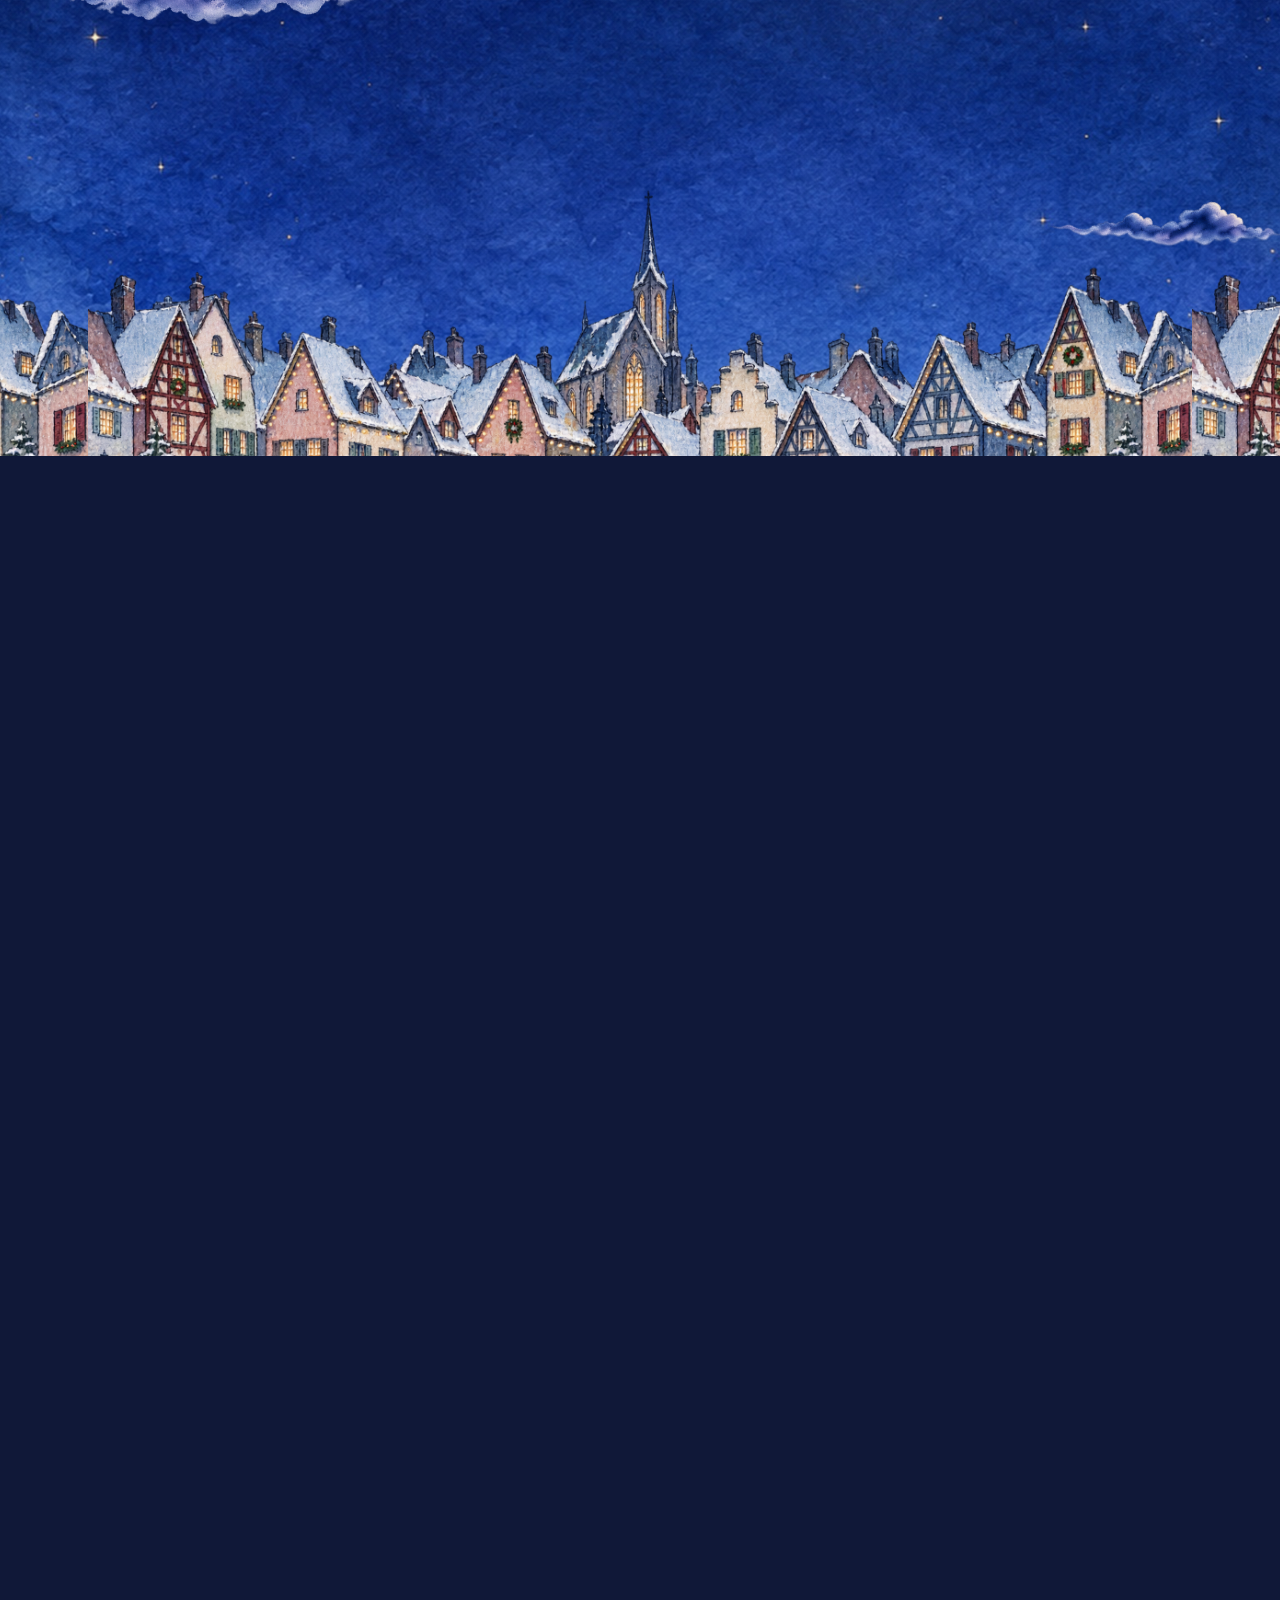
==== commit de46141e: "クリスマス版: クリームソーダを販売中止に(2026-11-17 オーナー)、プレートのメインを6種に(角煮の販売中止 2026-11-15、煮込みハンバーグ＆エビフライ 2026-11-17) Co" ====
--- a/index.html
+++ b/index.html
@@ -350,13 +350,12 @@
         <div class="thumb"><img src="images/christmas/photos/plate.jpg" alt="クリスマスプレート" loading="lazy"></div>
         <div class="body">
           <h3>クリスマスプレート</h3>
-          <p>7種類からメインを選べる、クリスマスの洋食プレート。どのメインでも同じ価格です。</p>
+          <p>6種類からメインを選べる、クリスマスの洋食プレート。どのメインでも同じ価格です。</p>
           <ul class="xm-mains">
             <li>ナスとミートソースのグラタン</li>
             <li>チキンとほうれん草のクリームグラタン</li>
             <li>山芋と明太子のクリームグラタン</li>
-            <li>煮込みハンバーグ</li>
-            <li>豚の角煮のデミグラスシチュー</li>
+            <li>煮込みハンバーグ＆エビフライ</li>
             <li>フライドチキン</li>
             <li>フライドチキン（半量）とハーブフランクフルト</li>
           </ul>
@@ -402,7 +401,7 @@
         </div>
       </div>
     </div>
-    <p class="menu-more"><b>いつものメニューも：</b>アサイーボウル(5種)、クリームソーダ(7種)、コーヒー・紅茶・ソフトドリンクなどは期間中もご注文いただけます。<br><b>期間中お休みするメニュー：</b>おばんざいのセット、鶏の唐揚げのセット、モーニング。<br>写真は2025年のクリスマスカフェのものです。今年のメニューの写真は、準備ができしだい入れ替えます。</p>
+    <p class="menu-more"><b>いつものメニューも：</b>アサイーボウル(5種)、コーヒー・紅茶・ソフトドリンクなどは期間中もご注文いただけます。<br><b>期間中お休みするメニュー：</b>おばんざいのセット、鶏の唐揚げのセット、モーニング、クリームソーダ。<br>写真は2025年のクリスマスカフェのものです。今年のメニューの写真は、準備ができしだい入れ替えます。</p>
   </div>
 </section>
 
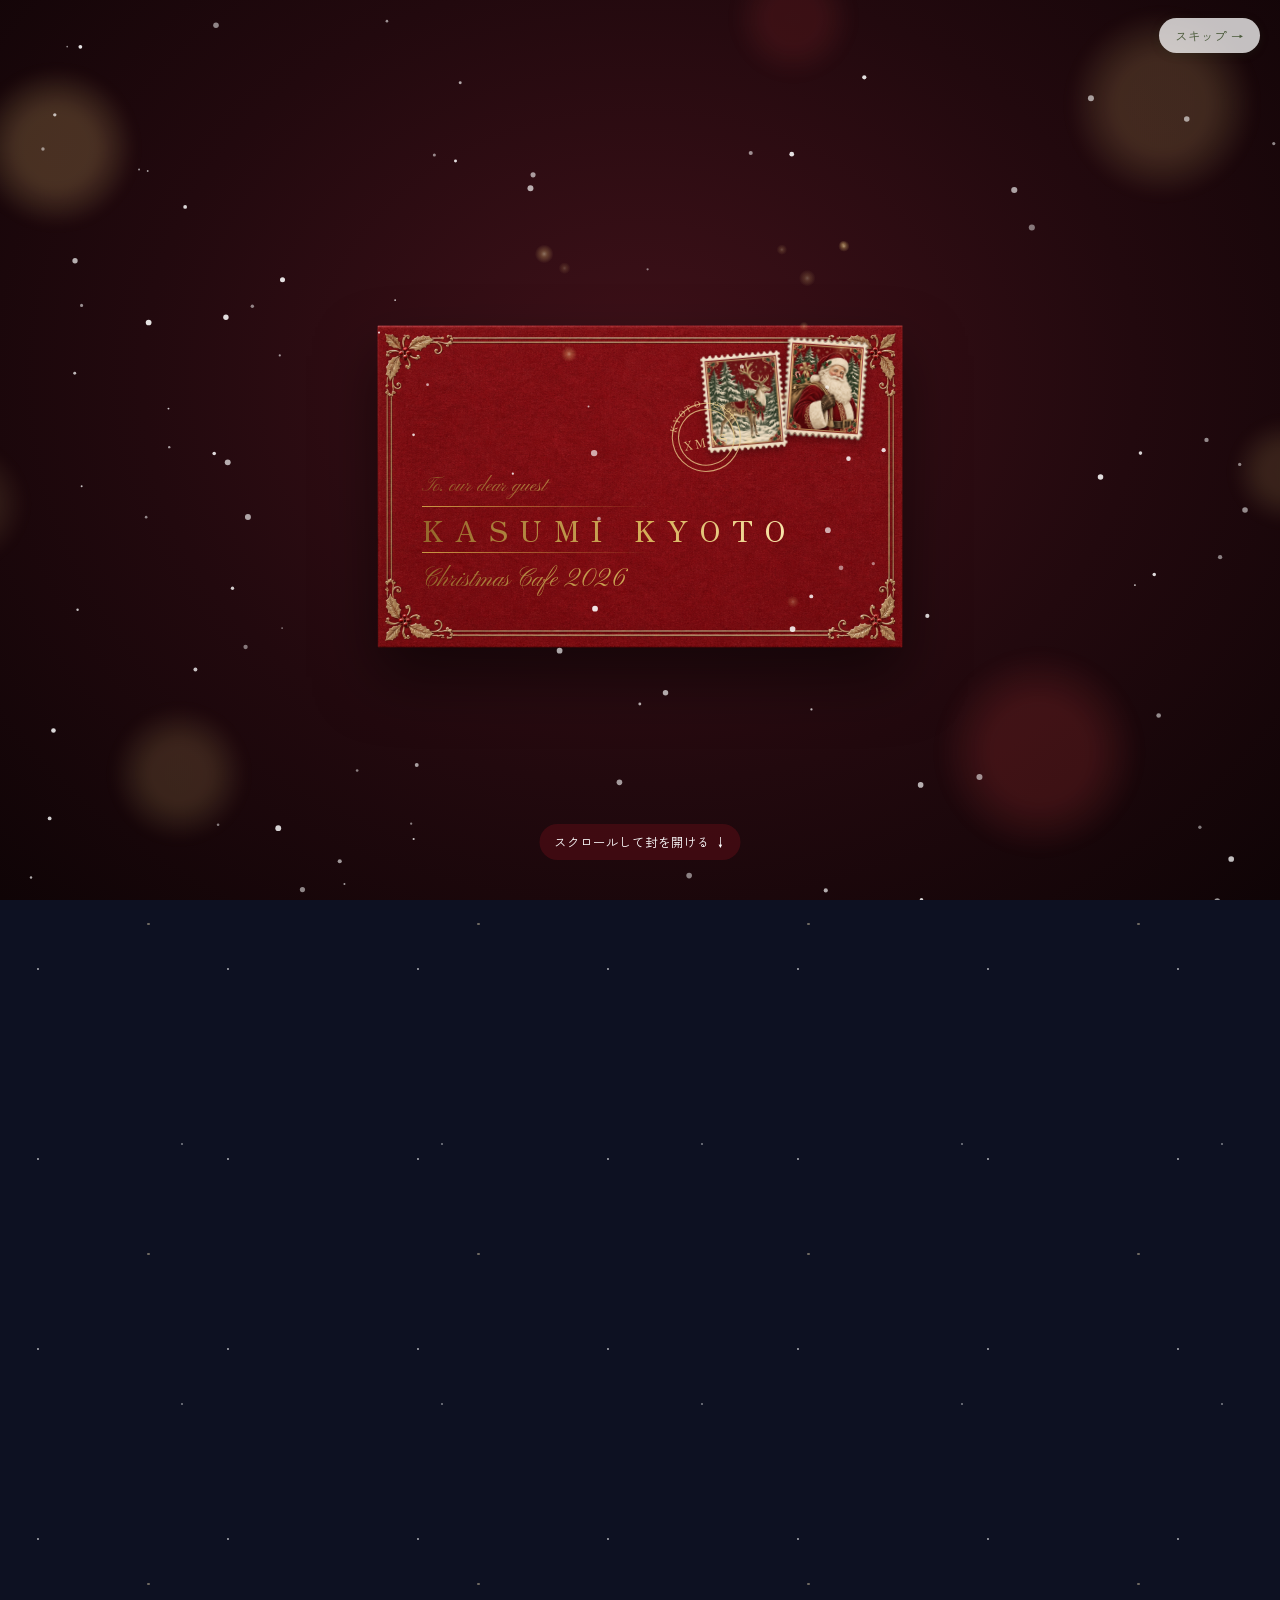
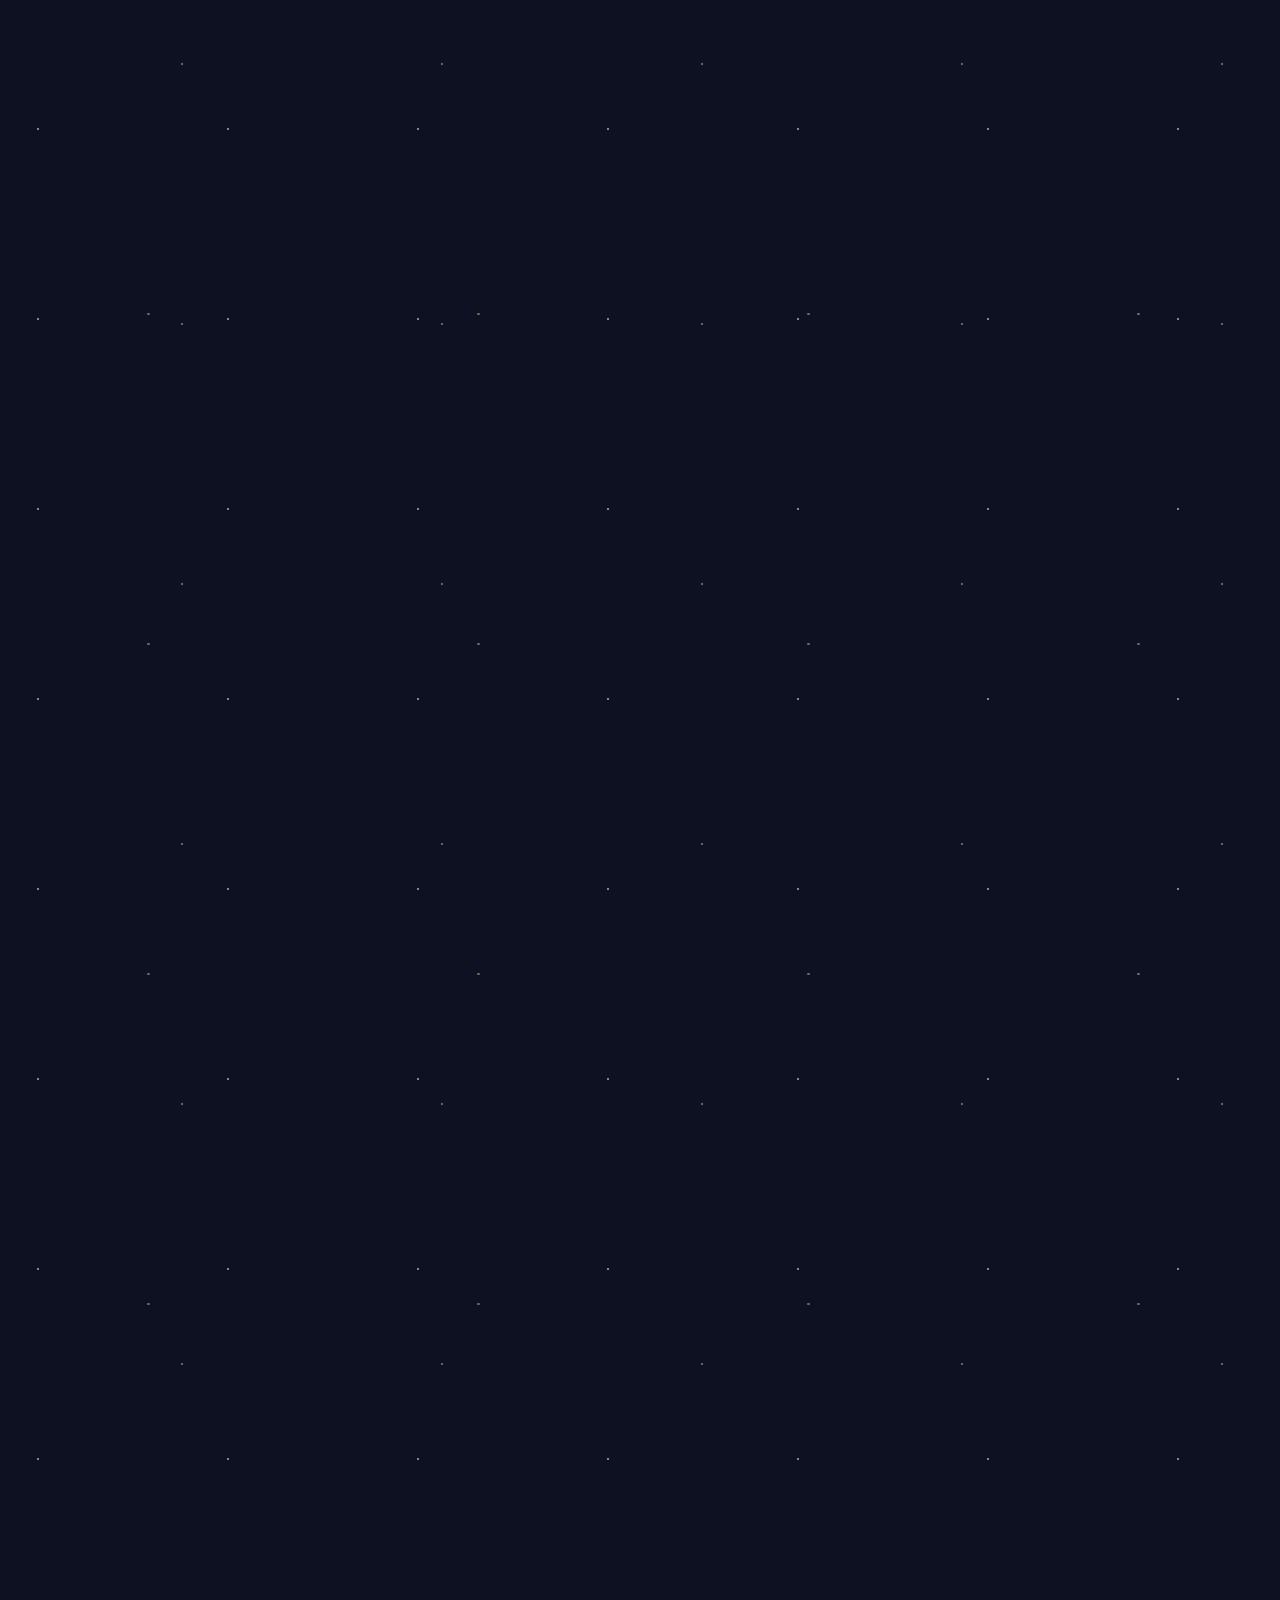
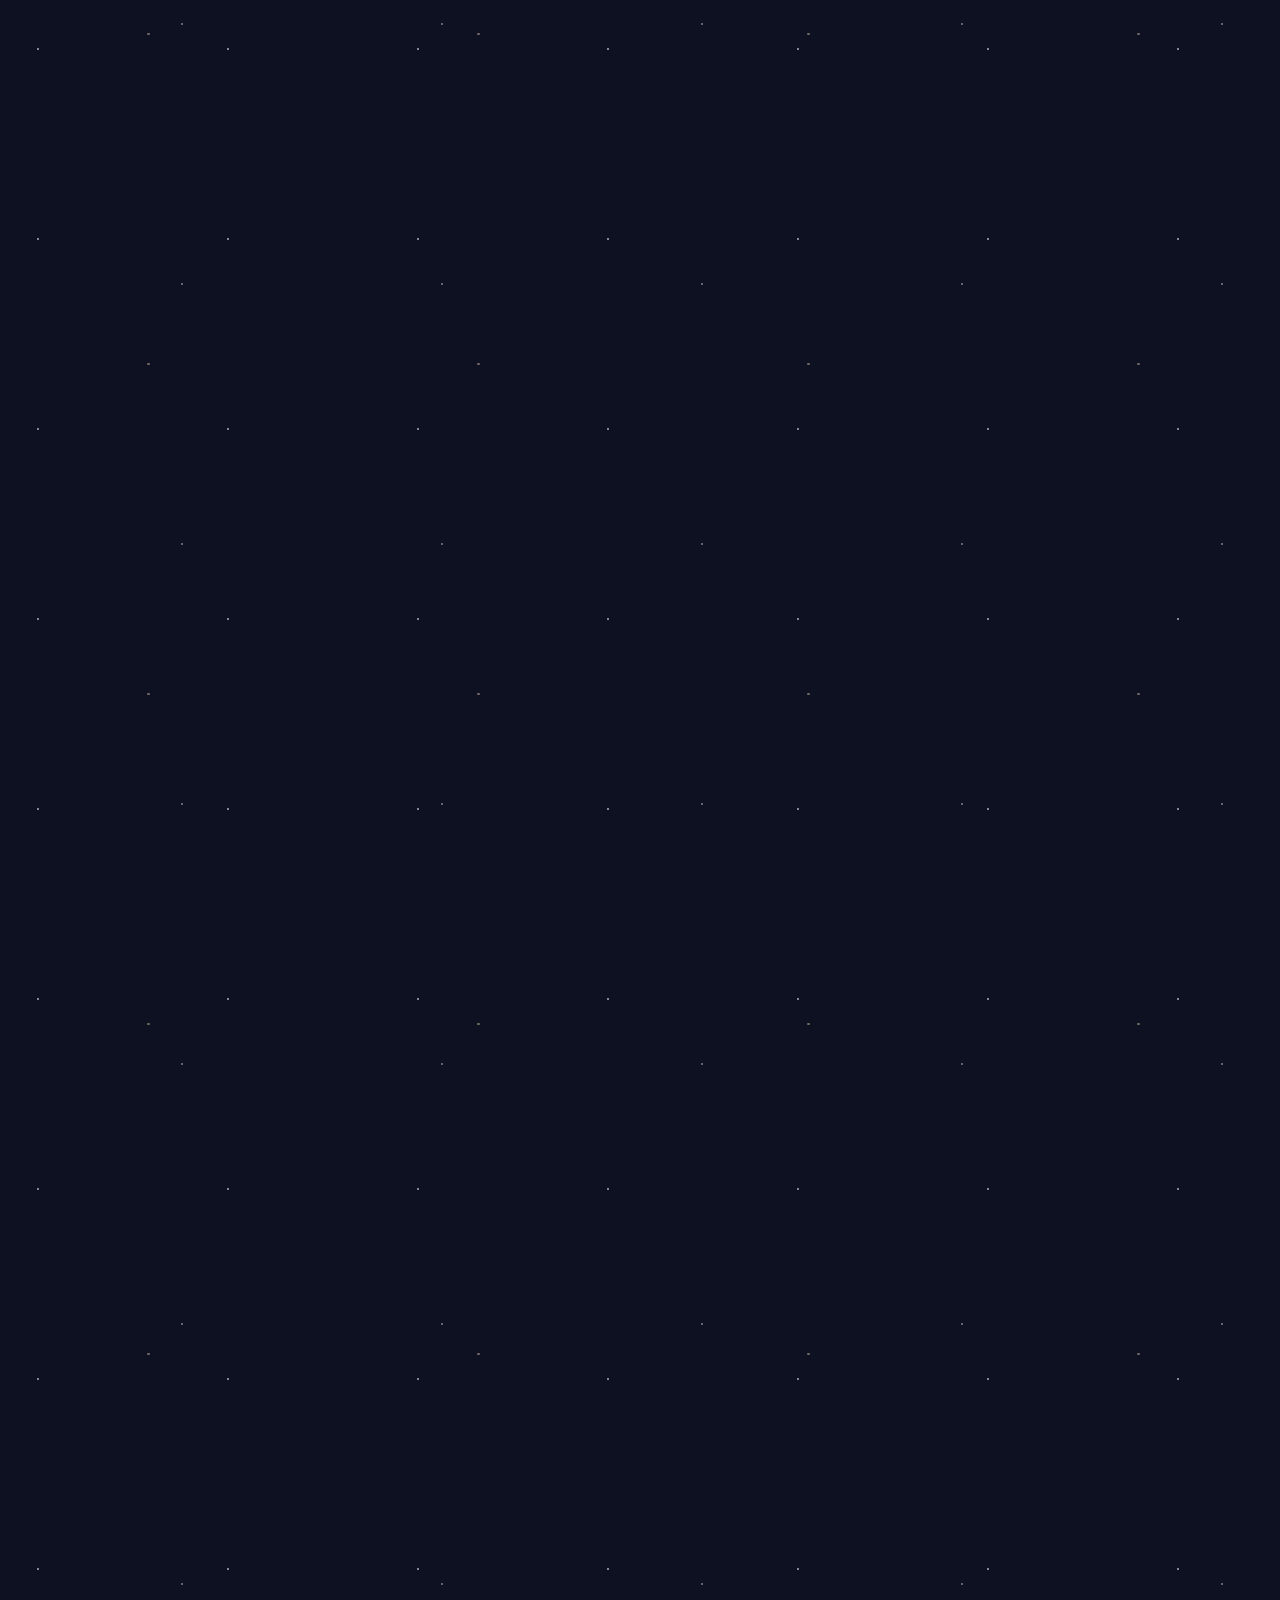
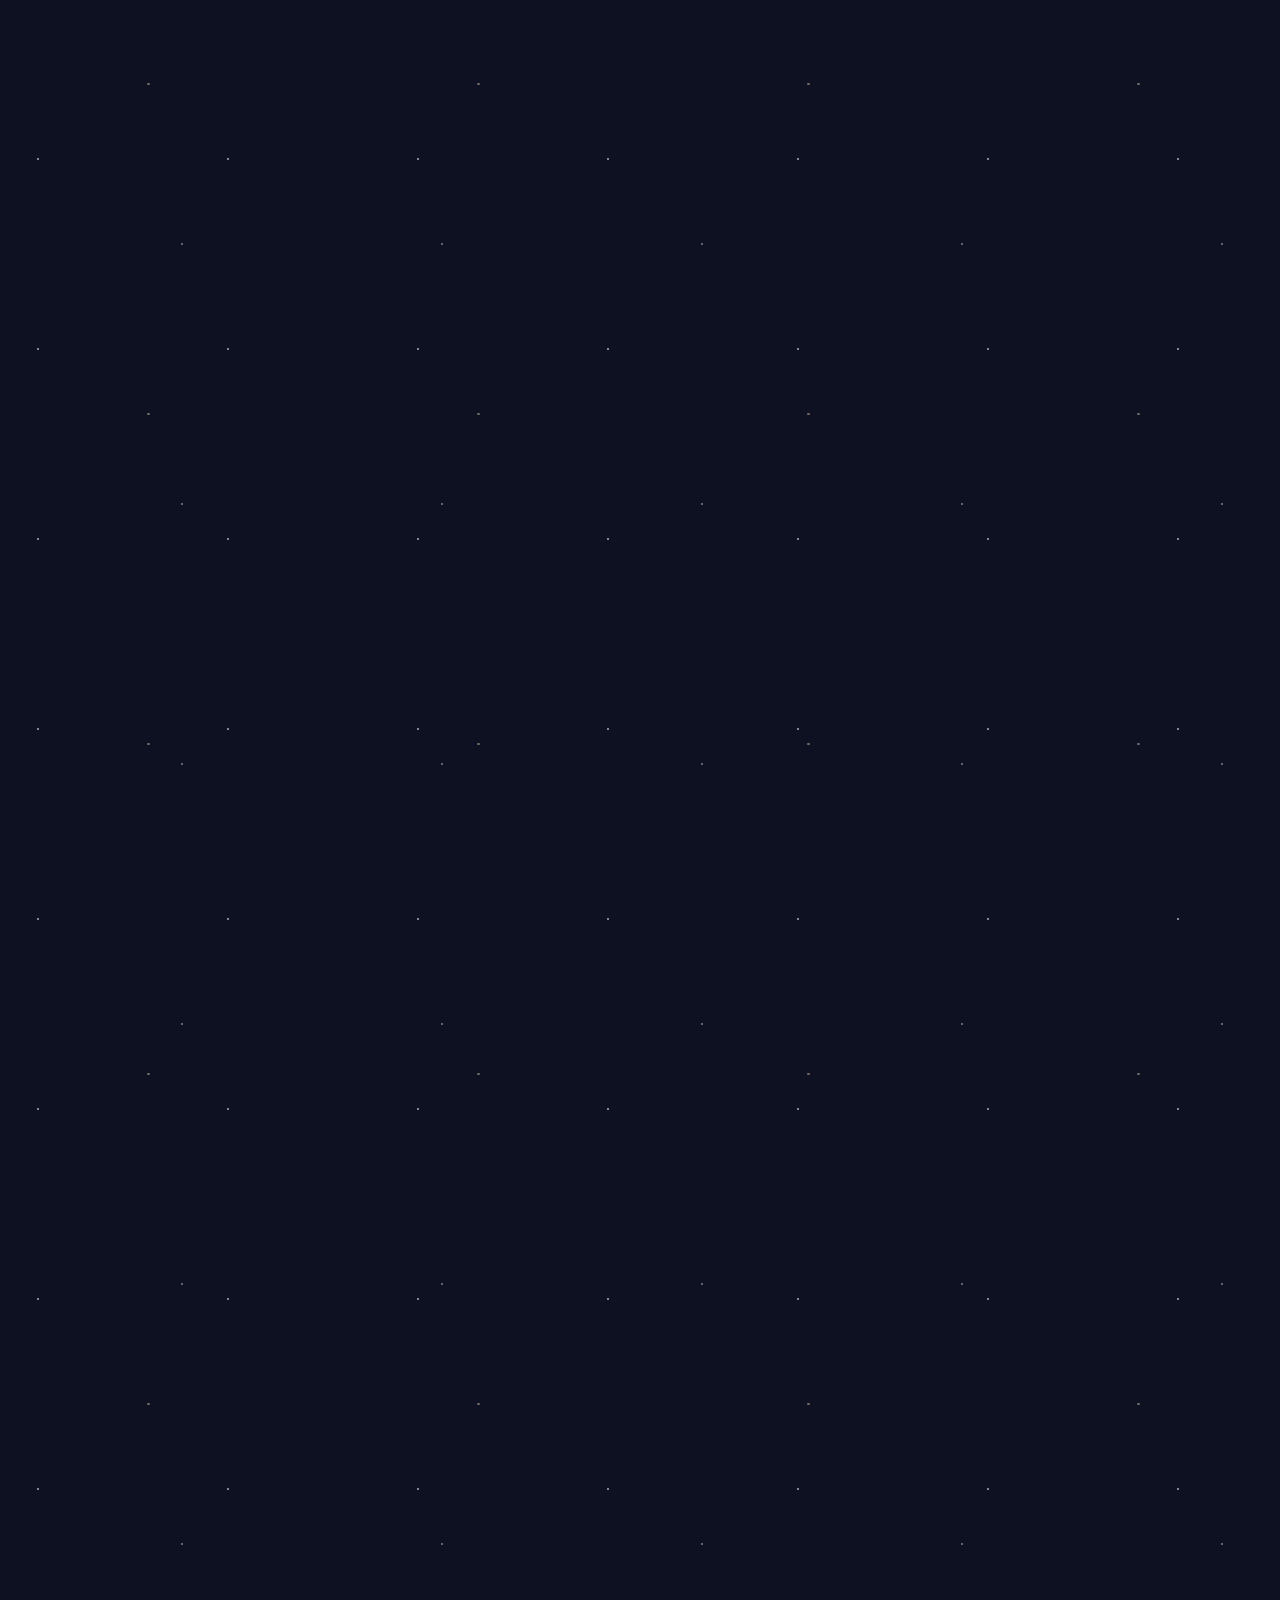
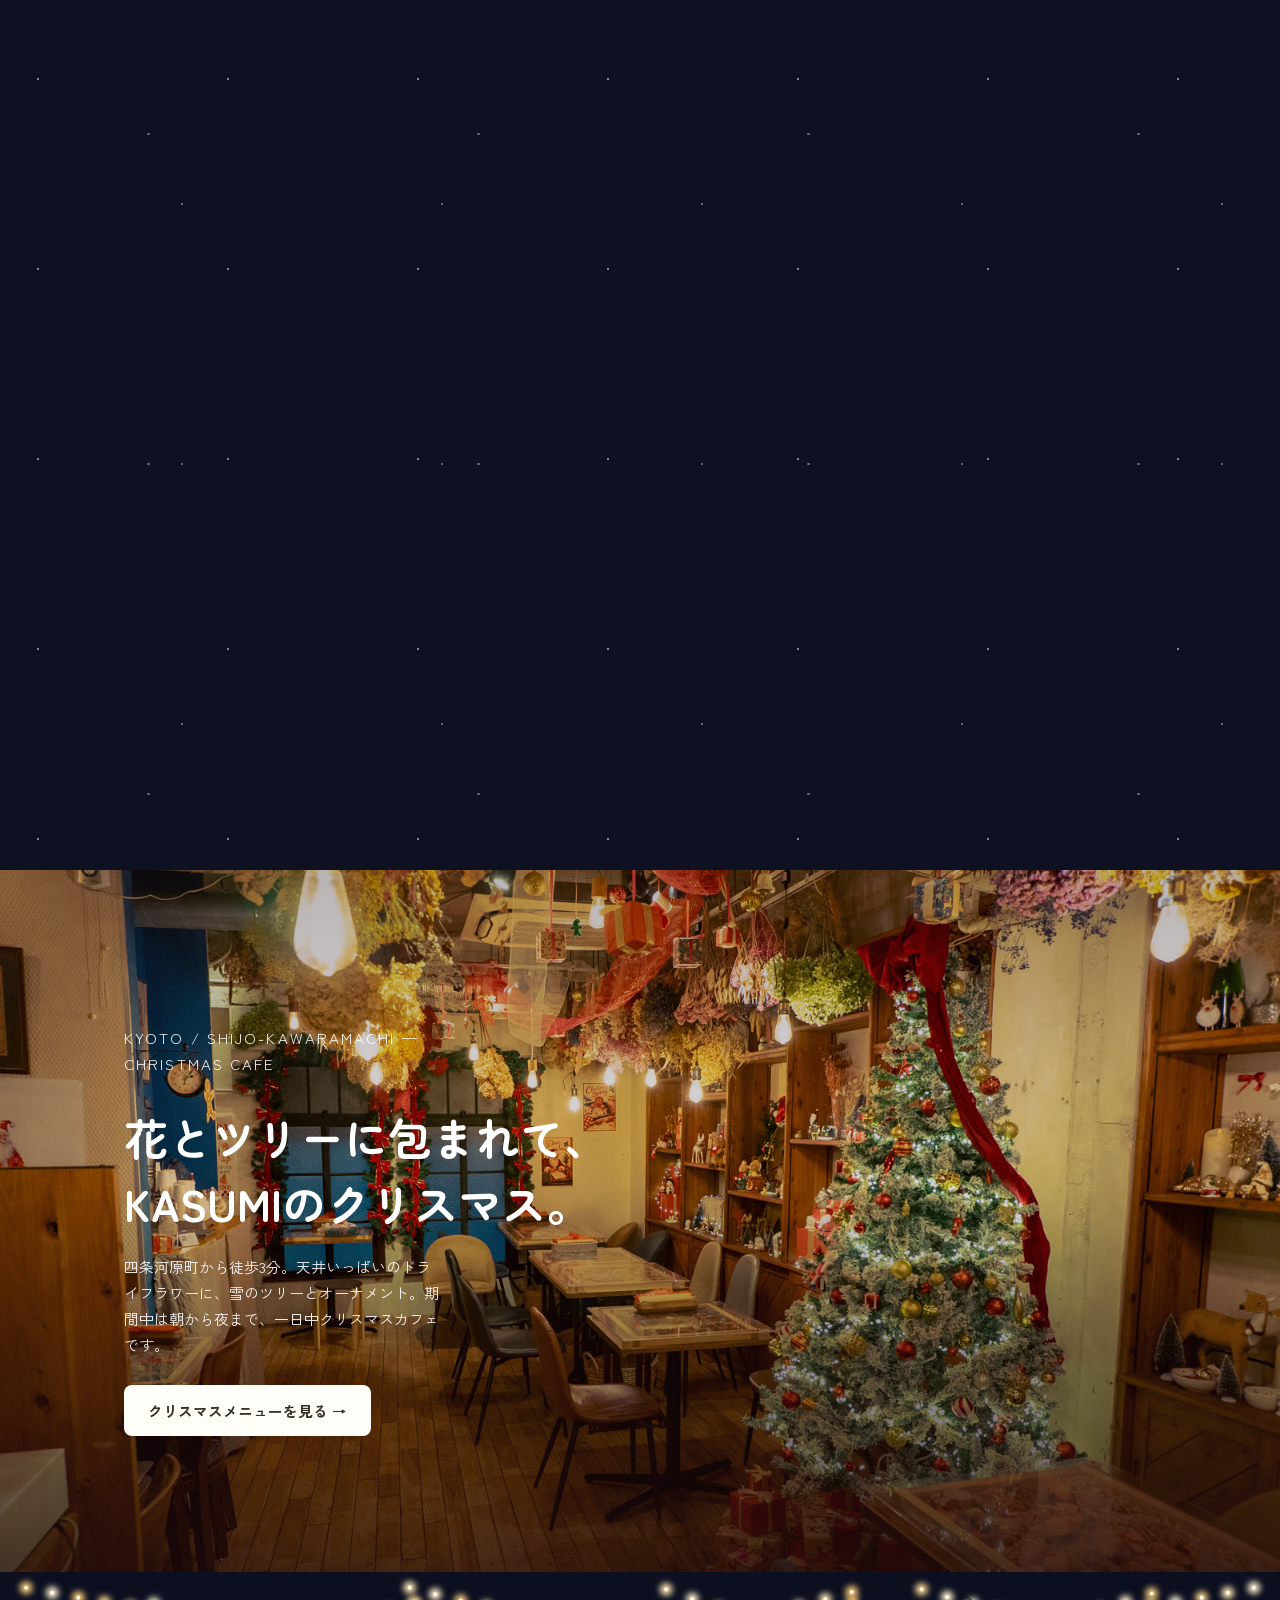
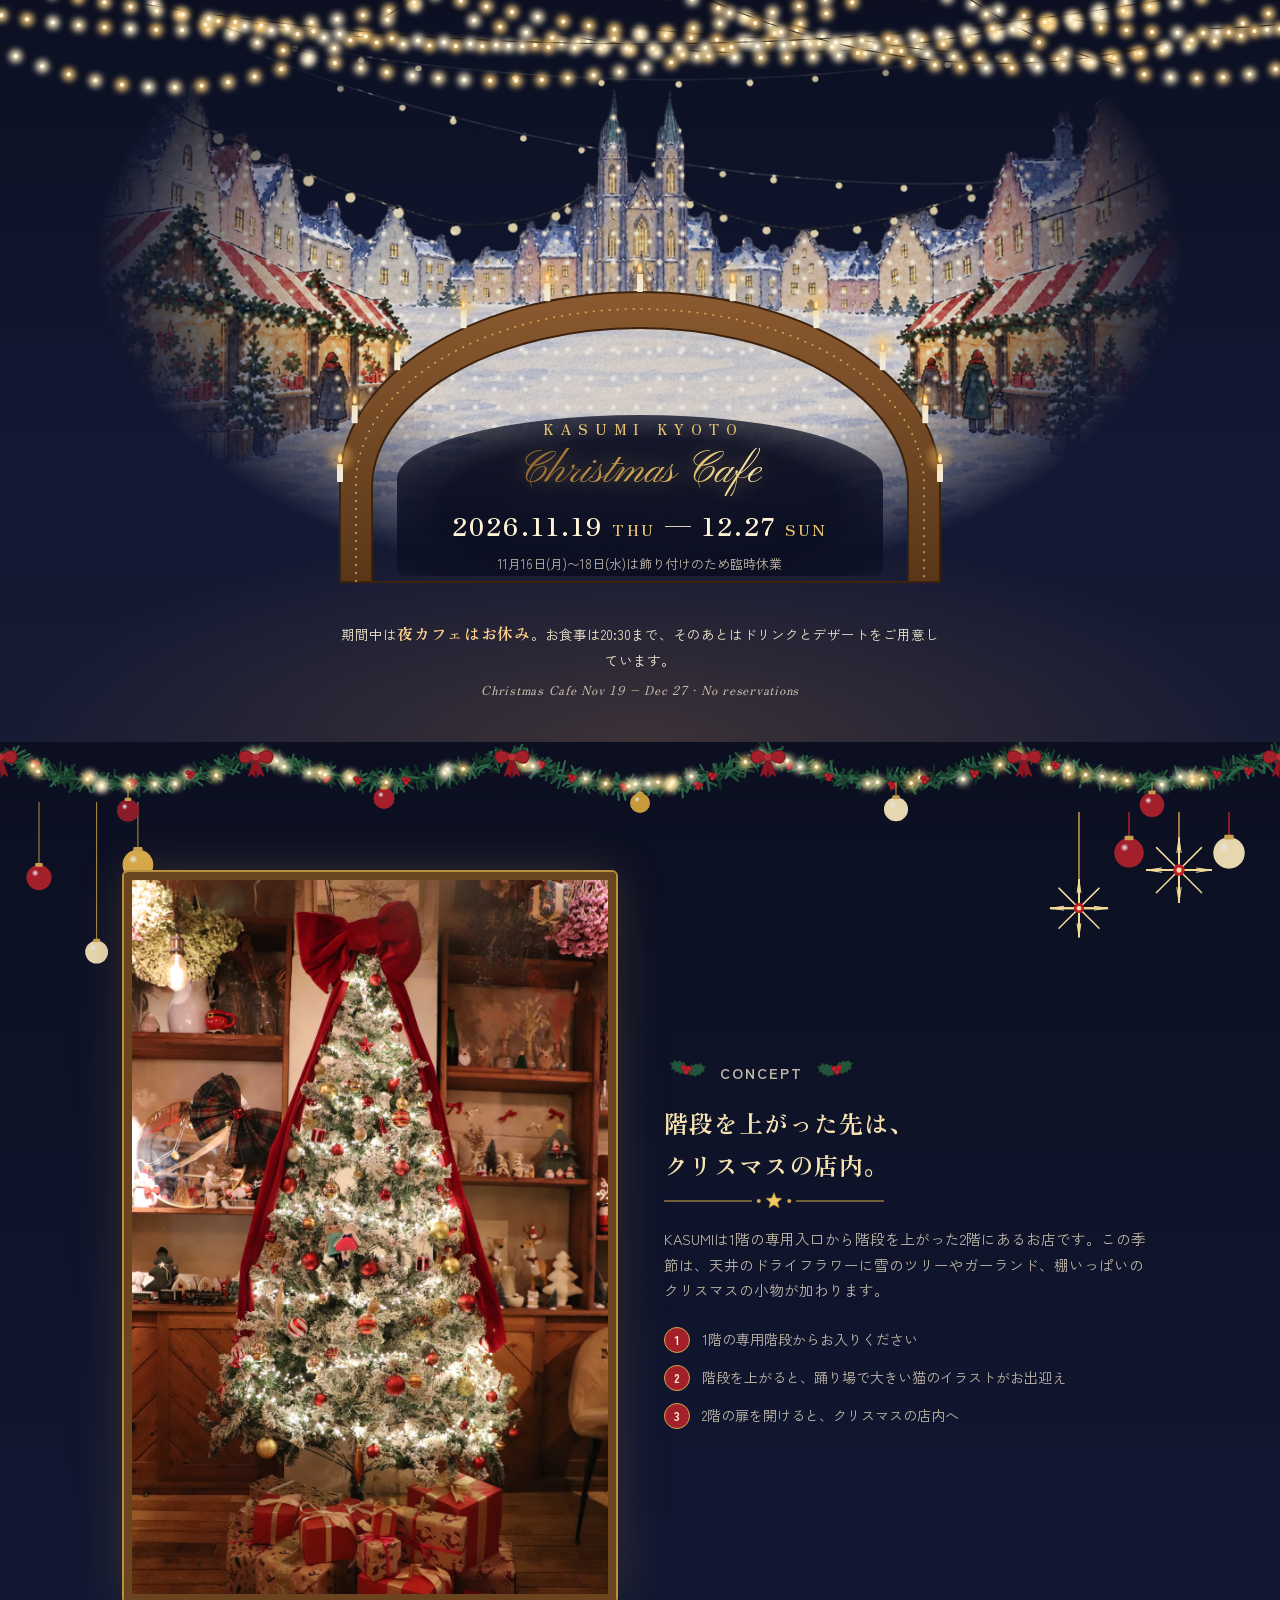
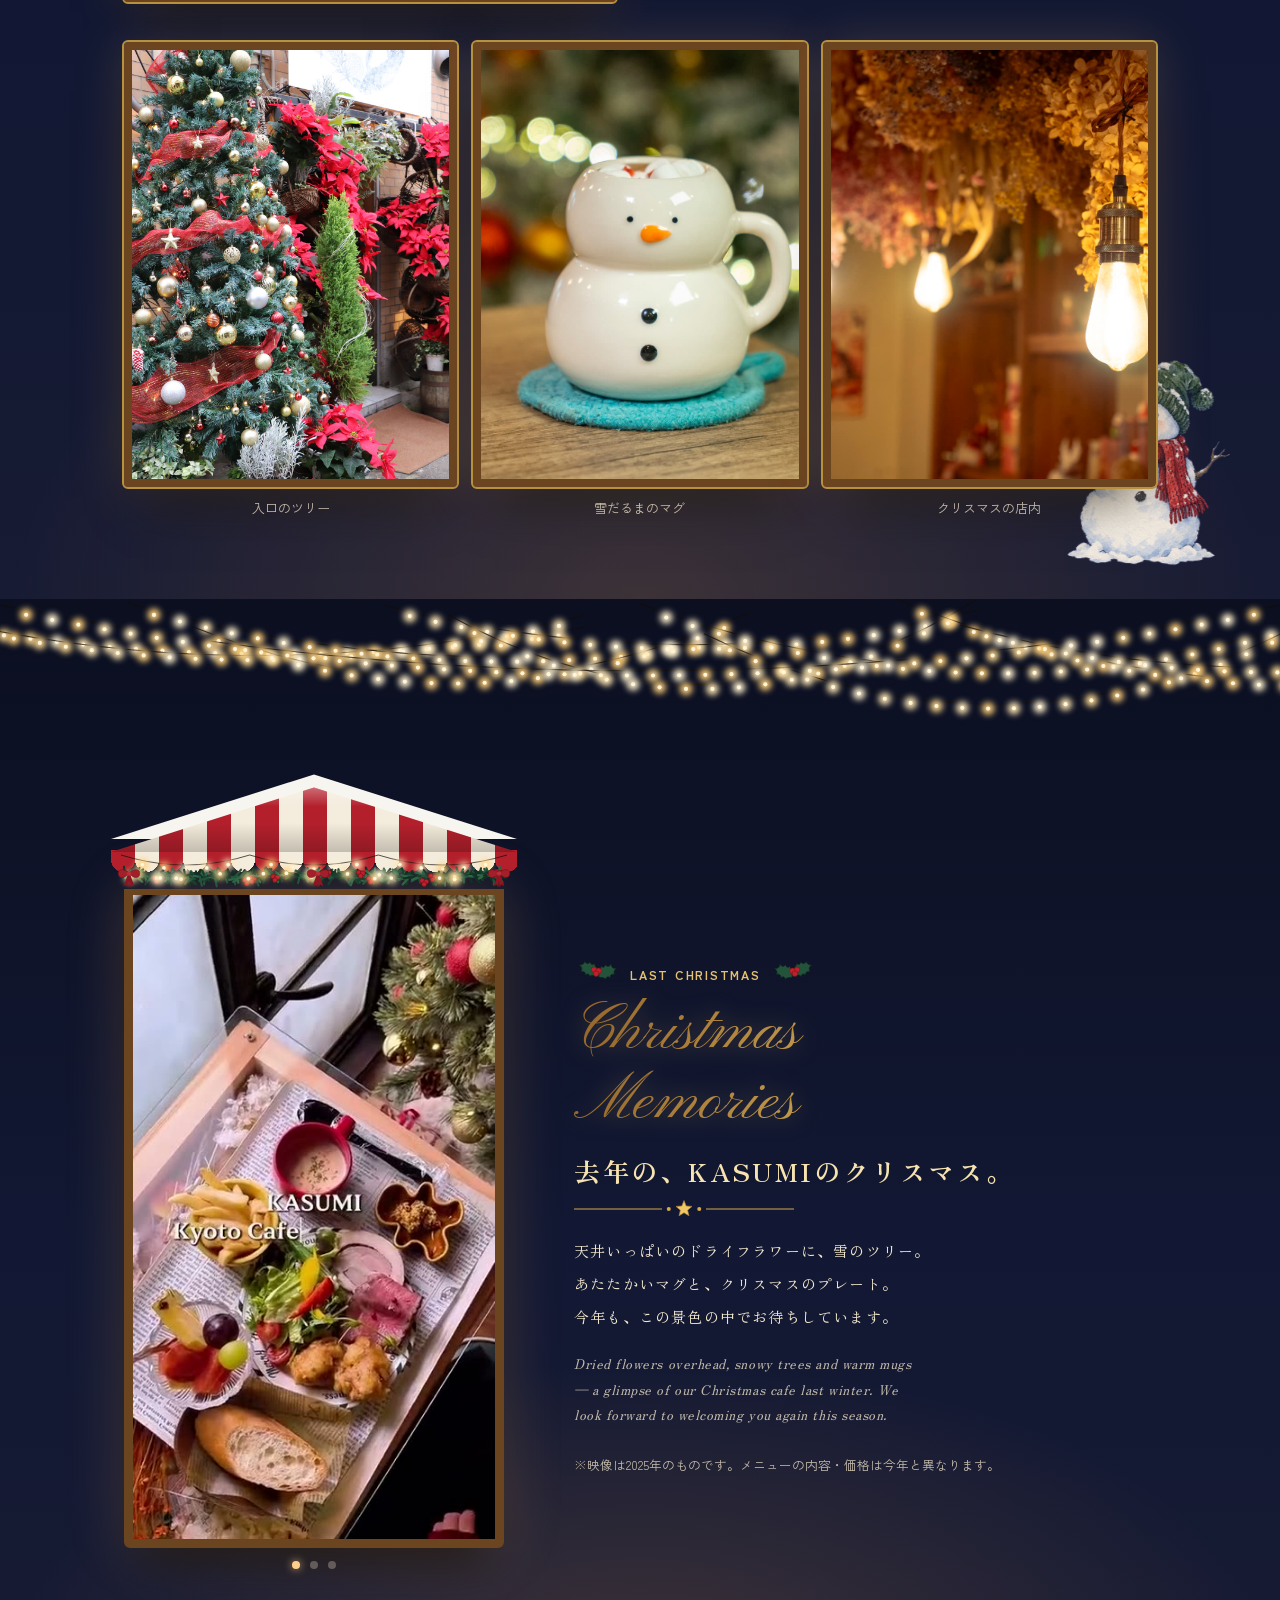
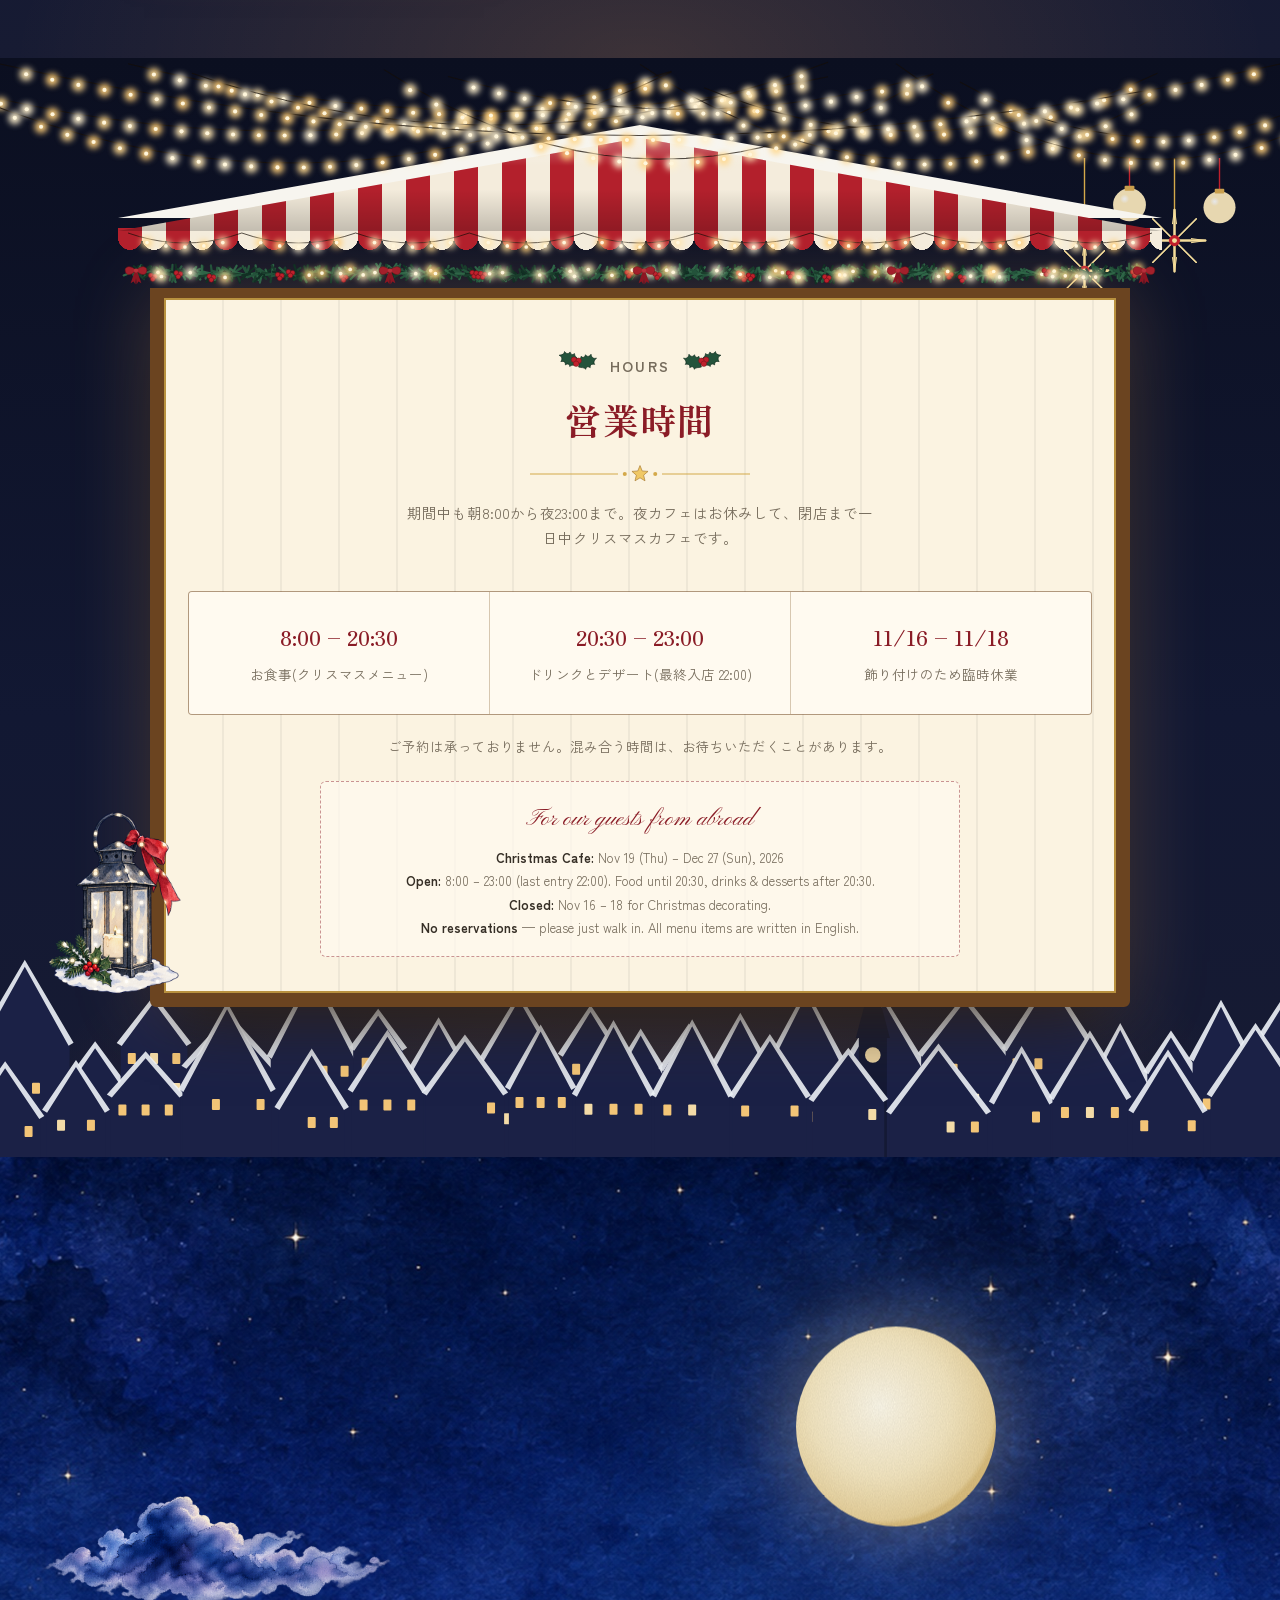
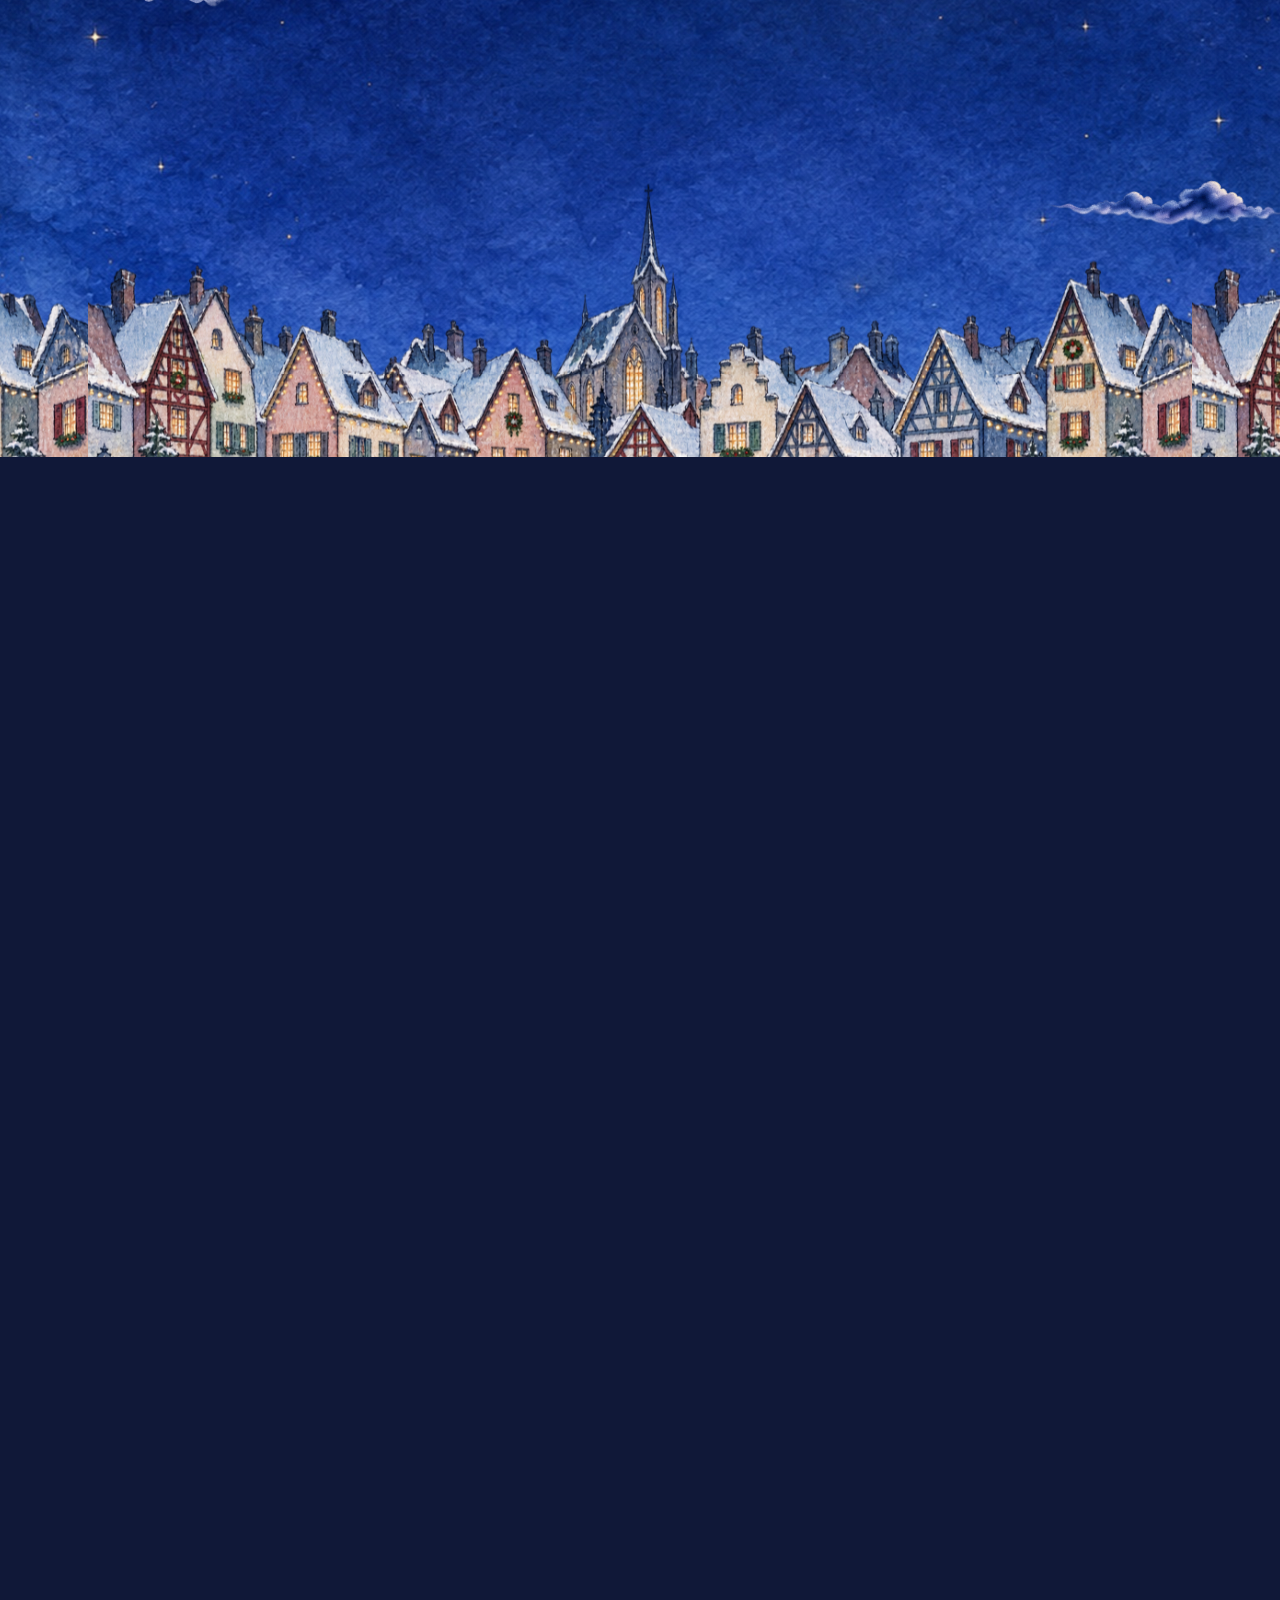
==== commit e6d01b56: "クリスマス版: 2026年の撮影写真に差し替え、バスクのドリンクセット価格を入れる - プレート(メイン6種の写真つき)・和牛・バスク4種・マシュマロドリンク・店内・入口を今年の写真に - バスク: " ====
--- a/index.html
+++ b/index.html
@@ -118,7 +118,7 @@
 
     <!-- 光が消えたあとの店内写真(2025年クリスマスの店内) -->
     <div class="xe-photo">
-      <img src="images/christmas/photos/interior-tree.jpg" alt="雪のツリーとリースで飾られた、クリスマスのKASUMIの店内">
+      <img src="images/christmas/photos2026/interior-b.jpg" alt="ドライフラワーの天井とクリスマスツリー。2026年のKASUMIの店内">
     </div>
     <p class="scene-caption xe-caption">ようこそ、KASUMIのクリスマスへ。</p>
 
@@ -188,7 +188,7 @@
   <div class="xm-stars xm-stars--right" data-deco="stars" data-count="2" data-len="120"></div>
   <div class="xm-hang xm-hang--left" data-deco="hang" data-count="3" data-len="140"></div>
   <div class="wrap concept">
-    <img src="images/christmas/photos/tree-presents.jpg" alt="雪のツリーと赤いプレゼントの箱。奥にクリスマスの小物が並ぶ棚">
+    <img src="images/christmas/photos2026/shop-tree.jpg" alt="赤いリボンの雪のツリーと、クリスマスの小物が並ぶ棚">
     <div class="concept-text">
       <p class="eyebrow"><span class="xm-holly" data-deco="holly"></span>Concept<span class="xm-holly xm-holly--flip" data-deco="holly"></span></p>
       <h2>階段を上がった先は、<br>クリスマスの店内。</h2>
@@ -202,11 +202,11 @@
     </div>
   </div>
   <div class="wrap">
-    <!-- 写真は 2025年クリスマスカフェ(写っているのはスタッフ。2026-09-26 オーナーが使用可と回答) -->
+    <!-- 写真は 2026-11-18 のクリスマス撮影(人の写っていないもの。素材利用情報 版5) -->
     <ul class="concept-strip">
-      <li><figure><img src="images/christmas/photos/xmas-card.jpg" alt="ツリーの灯りの前で、猫の絵のKASUMIのクリスマスカードを持つ手" loading="lazy"><figcaption>クリスマスのカード</figcaption></figure></li>
-      <li><figure><img src="images/christmas/photos/tree-hotdrink.jpg" alt="雪のツリーとプレゼントの前で、マシュマロのホットドリンクを持つ手" loading="lazy"><figcaption>ツリーの下で、あたたかい一杯</figcaption></figure></li>
-      <li><figure><img src="images/christmas/photos/staff-tree.jpg" alt="雪のツリーの前のスタッフ" loading="lazy"><figcaption>雪のツリーの前で</figcaption></figure></li>
+      <li><figure><img src="images/christmas/photos2026/entrance-tree.jpg" alt="1階の入口。ツリーと赤いポインセチア" loading="lazy"><figcaption>入口のツリー</figcaption></figure></li>
+      <li><figure><img src="images/christmas/photos2026/snowman-mug.jpg" alt="雪だるまのマグ" loading="lazy"><figcaption>雪だるまのマグ</figcaption></figure></li>
+      <li><figure><img src="images/christmas/photos2026/interior-c.jpg" alt="ツリーのある店内" loading="lazy"><figcaption>クリスマスの店内</figcaption></figure></li>
     </ul>
   </div>
 </section>
@@ -347,23 +347,23 @@
          未決定の価格は「近日公開」。写真は2025年クリスマスのもの(今年の料理は10月の試作で撮影して差し替える) -->
     <div class="menu-grid menu-grid--2col">
       <div class="menu-card"><span class="xm-card-holly" data-deco="holly"></span>
-        <div class="thumb"><img src="images/christmas/photos/plate.jpg" alt="クリスマスプレート" loading="lazy"></div>
+        <div class="thumb"><img src="images/christmas/photos2026/main-nasu.jpg" alt="クリスマスプレート。ナスとミートソースのグラタンに、バゲット・ポテト・フルーツ・スープ" loading="lazy"></div>
         <div class="body">
           <h3>クリスマスプレート</h3>
           <p>6種類からメインを選べる、クリスマスの洋食プレート。どのメインでも同じ価格です。</p>
-          <ul class="xm-mains">
-            <li>ナスとミートソースのグラタン</li>
-            <li>チキンとほうれん草のクリームグラタン</li>
-            <li>山芋と明太子のクリームグラタン</li>
-            <li>煮込みハンバーグ＆エビフライ</li>
-            <li>フライドチキン</li>
-            <li>フライドチキン（半量）とハーブフランクフルト</li>
+          <ul class="xm-mains xm-mains--photo">
+            <li><img src="images/christmas/photos2026/main-nasu.jpg" alt="ナスとミートソースのグラタン" loading="lazy"><span>ナスとミートソースのグラタン</span></li>
+            <li><img src="images/christmas/photos2026/main-chicken-spinach.jpg" alt="チキンとほうれん草のクリームグラタン" loading="lazy"><span>チキンとほうれん草のクリームグラタン</span></li>
+            <li><img src="images/christmas/photos2026/main-yamaimo.jpg" alt="山芋と明太子のクリームグラタン" loading="lazy"><span>山芋と明太子のクリームグラタン</span></li>
+            <li><img src="images/christmas/photos2026/main-hamburg.jpg" alt="煮込みハンバーグ＆エビフライ" loading="lazy"><span>煮込みハンバーグ＆エビフライ</span></li>
+            <li><img src="images/christmas/photos2026/main-friedchicken.jpg" alt="フライドチキン" loading="lazy"><span>フライドチキン</span></li>
+            <li><img src="images/christmas/photos2026/main-chicken-frank.jpg" alt="フライドチキン（半量）とハーブフランクフルト" loading="lazy"><span>フライドチキン（半量）とハーブフランクフルト</span></li>
           </ul>
           <p class="price">¥1,980</p>
         </div>
       </div>
       <div class="menu-card"><span class="xm-card-holly" data-deco="holly"></span>
-        <div class="thumb"><img src="images/menu-wagyu.jpg" alt="黒毛和牛ステーキセット" loading="lazy"></div>
+        <div class="thumb"><img src="images/christmas/photos2026/wagyu.jpg" alt="黒毛和牛のステーキ" loading="lazy"></div>
         <div class="body">
           <h3>黒毛和牛ステーキセット</h3>
           <p>黒毛和牛のステーキに、サラダ・フライドポテト・バゲット・野菜のコンソメスープを添えて。</p>
@@ -371,24 +371,23 @@
         </div>
       </div>
       <div class="menu-card">
-        <div class="thumb"><img src="images/menu-basque.jpg" alt="バスクチーズケーキ" loading="lazy"></div>
+        <div class="thumb"><img src="images/christmas/photos2026/basque4.jpg" alt="クリスマスの盛り付けのバスクチーズケーキ4種" loading="lazy"></div>
         <div class="body">
           <h3>クリスマスのバスクチーズケーキ</h3>
-          <p>4種類からお選びいただけます。クリスマスの盛り付けでご用意します。</p>
+          <p>4種類から選べる、ドリンクとのセットです。</p>
           <ul class="xm-mains">
-            <li>プレーン</li>
-            <li>生チョコ</li>
-            <li>さつまいも</li>
-            <li>ピスタチオ</li>
+            <li>プレーン・さつまいも　<b>¥1,250</b></li>
+            <li>生チョコ・ピスタチオ　<b>¥1,350</b></li>
           </ul>
-          <p class="price price--tbd">価格は近日公開</p>
+          <p class="xm-small">コーヒー・カフェオレ・紅茶・ソフトドリンクとのセット価格。チョコミルク・宇治抹茶ラテは＋¥110、マシュマロドリンクは＋¥250。</p>
+          <p class="price">¥1,250〜</p>
         </div>
       </div>
       <div class="menu-card"><span class="xm-card-holly" data-deco="holly"></span>
-        <div class="thumb"><img src="images/christmas/photos/hot-marshmallow.jpg" alt="スノーマンのマシュマロを浮かべたホットドリンク" loading="lazy"></div>
+        <div class="thumb"><img src="images/christmas/photos2026/marshmallow.jpg" alt="雪だるまのマグのマシュマロドリンクと、抹茶ラテ" loading="lazy"></div>
         <div class="body">
           <h3>Xmasマシュマロドリンク</h3>
-          <p>抹茶ラテ／チョコミルク／カフェオレ。ホットとアイス、どちらもお選びいただけます。</p>
+          <p>宇治抹茶ラテ／チョコミルク／カフェオレ。ホットはマシュマロをのせて。アイス（マシュマロなし）もあります。</p>
           <p class="price">各¥800</p>
         </div>
       </div>
@@ -401,7 +400,7 @@
         </div>
       </div>
     </div>
-    <p class="menu-more"><b>いつものメニューも：</b>アサイーボウル(5種)、コーヒー・紅茶・ソフトドリンクなどは期間中もご注文いただけます。<br><b>期間中お休みするメニュー：</b>おばんざいのセット、鶏の唐揚げのセット、モーニング、クリームソーダ。<br>写真は2025年のクリスマスカフェのものです。今年のメニューの写真は、準備ができしだい入れ替えます。</p>
+    <p class="menu-more"><b>いつものメニューも：</b>アサイーボウル(5種)、コーヒー・紅茶・ソフトドリンクなどは期間中もご注文いただけます。<br><b>期間中お休みするメニュー：</b>おばんざいのセット、鶏の唐揚げのセット、モーニング、クリームソーダ。<br>Xmasアサイーボウルの写真は2025年のものです。</p>
   </div>
 </section>
 
--- a/christmas.css
+++ b/christmas.css
@@ -601,7 +601,7 @@
 body.xmas .hero {
   background-position: center 45%;
   background-image: linear-gradient(to top, rgba(30, 10, 12, 0.78) 0%, rgba(30, 10, 12, 0.15) 55%, rgba(30, 10, 12, 0.3) 100%),
-    url("images/christmas/photos/interior-shelves.jpg");
+    url("images/christmas/photos2026/interior-a.jpg");
 }
 
 /* 手紙の文字は生成りの紙の上なので、濃いめの金にする(明るい金だと紙に溶けて読めない) */
--- a/christmas-deco.css
+++ b/christmas-deco.css
@@ -860,3 +860,11 @@
 /* クリスマスプレートのメイン7種 */
 .xm-mains { margin: 8px 0 0; padding-left: 1.2em; font-size: 12.5px; line-height: 1.75; color: var(--ink-soft); }
 .xm-mains li::marker { color: #b8403a; }
+
+/* クリスマスプレートのメイン6種を写真つきで(2026-11-20 今年の撮影) */
+.xm-mains--photo { list-style: none; padding: 0; display: grid; grid-template-columns: repeat(3, 1fr); gap: 8px; }
+.xm-mains--photo li { display: flex; flex-direction: column; gap: 4px; font-size: 11.5px; line-height: 1.4; }
+.xm-mains--photo img { width: 100%; aspect-ratio: 1; object-fit: cover; border-radius: 3px; border: 2px solid #fffaf0; outline: 1px solid #c9a45c; }
+.xm-small { margin-top: 6px !important; font-size: 11.5px !important; line-height: 1.6; }
+.xm-mains b { color: #8a1c26; }
+@media (max-width: 600px) { .xm-mains--photo { grid-template-columns: repeat(2, 1fr); } }
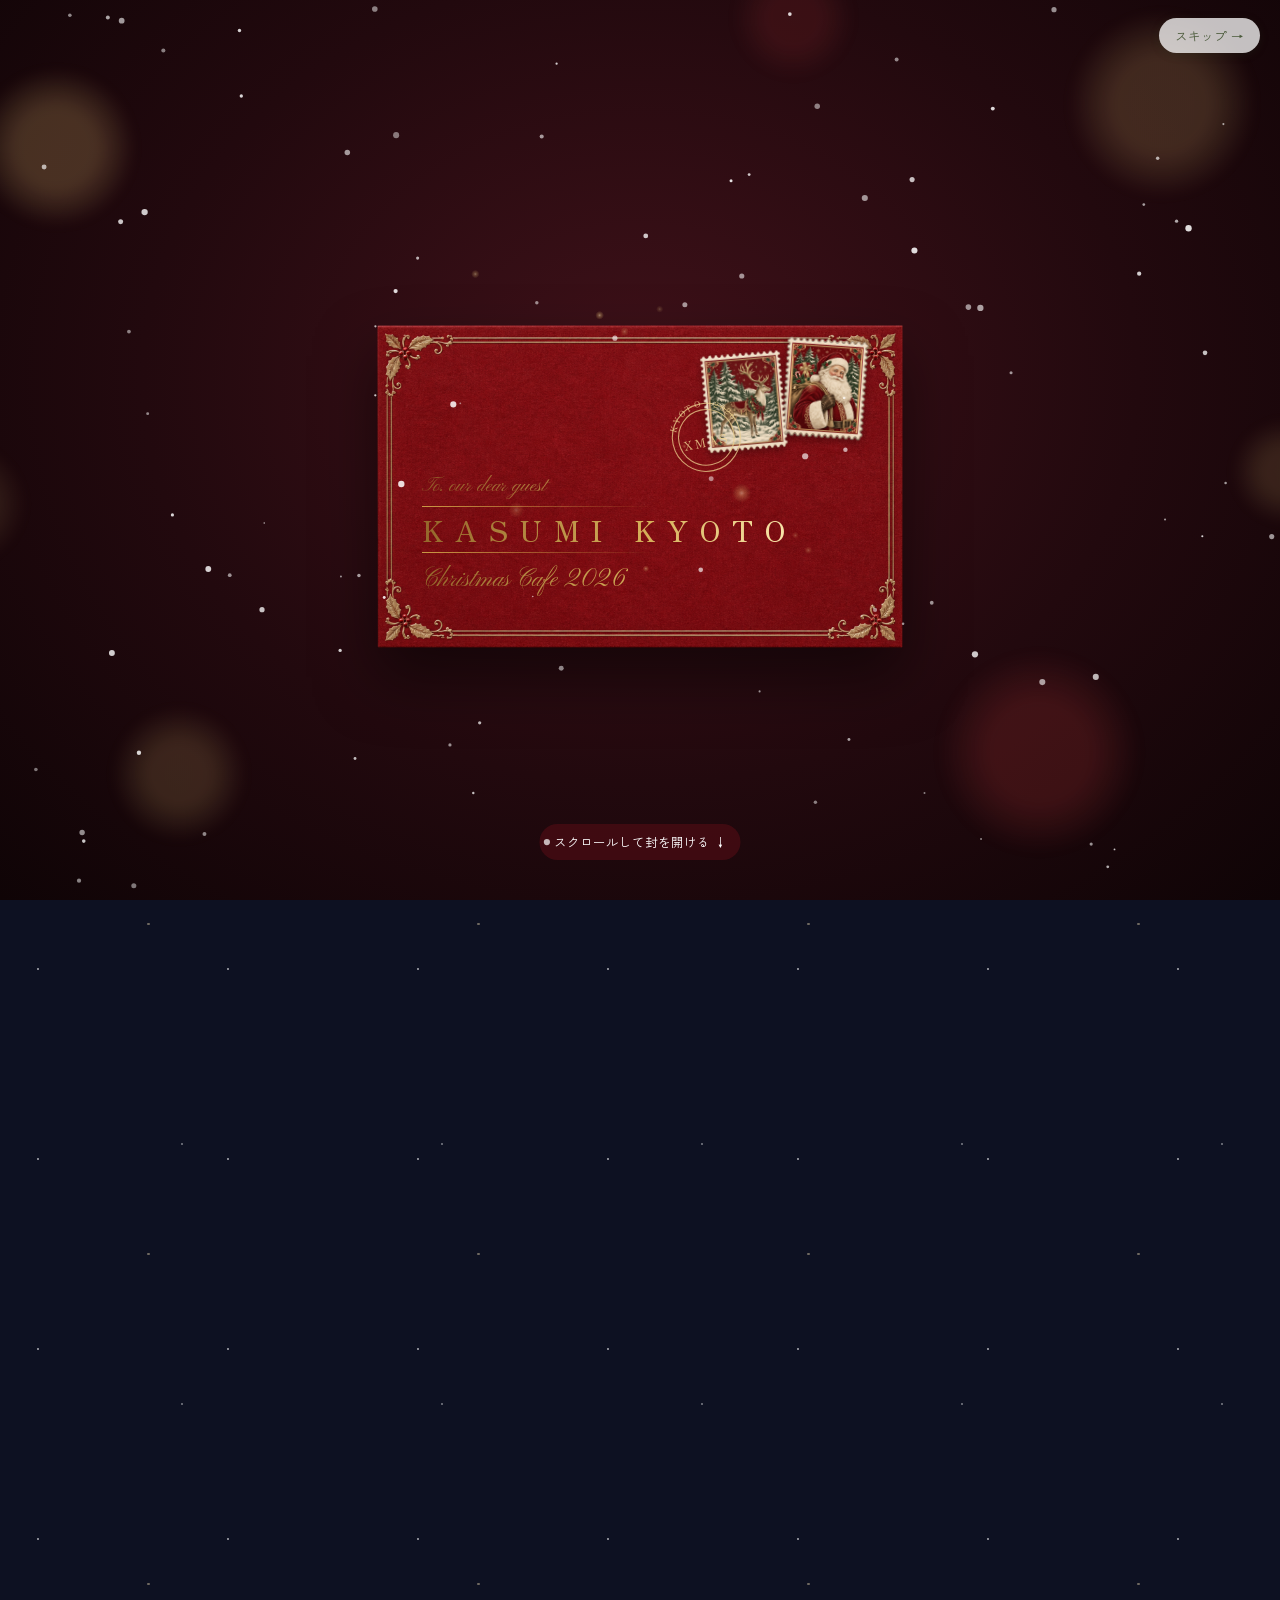
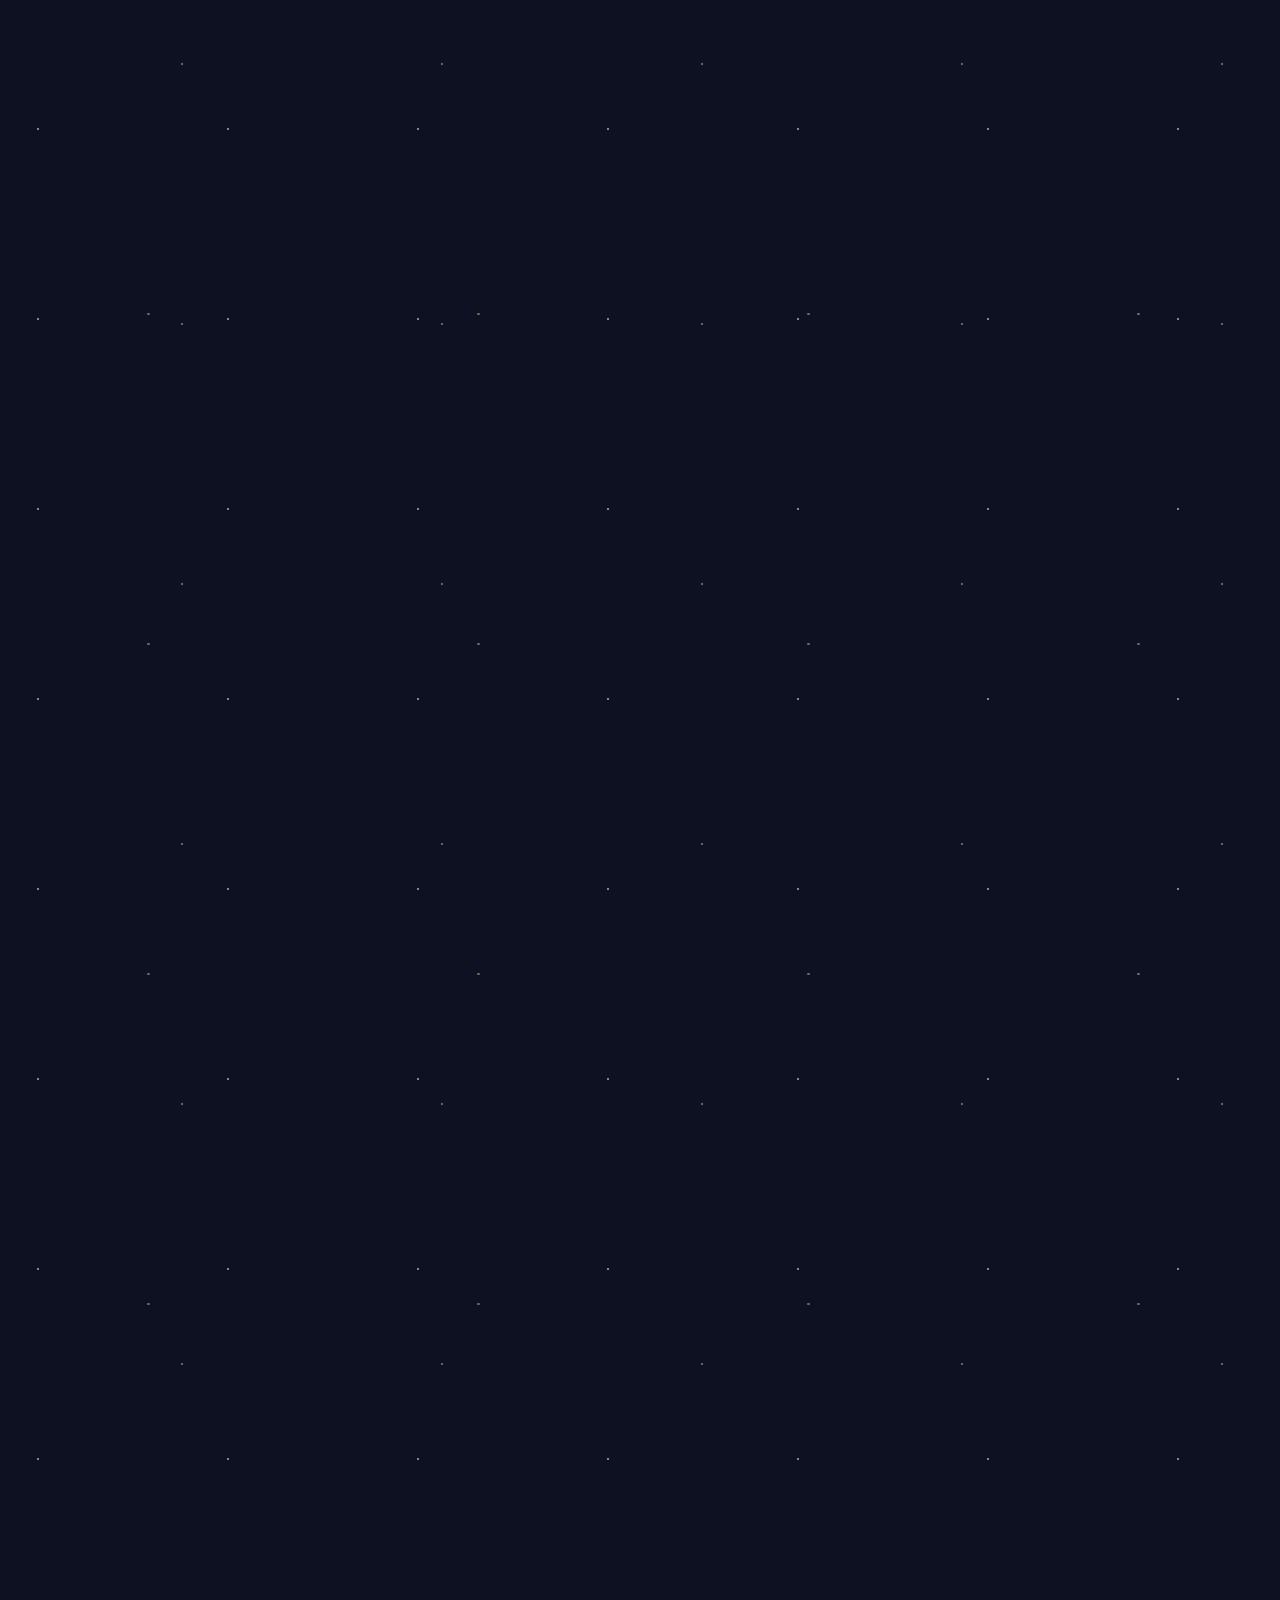
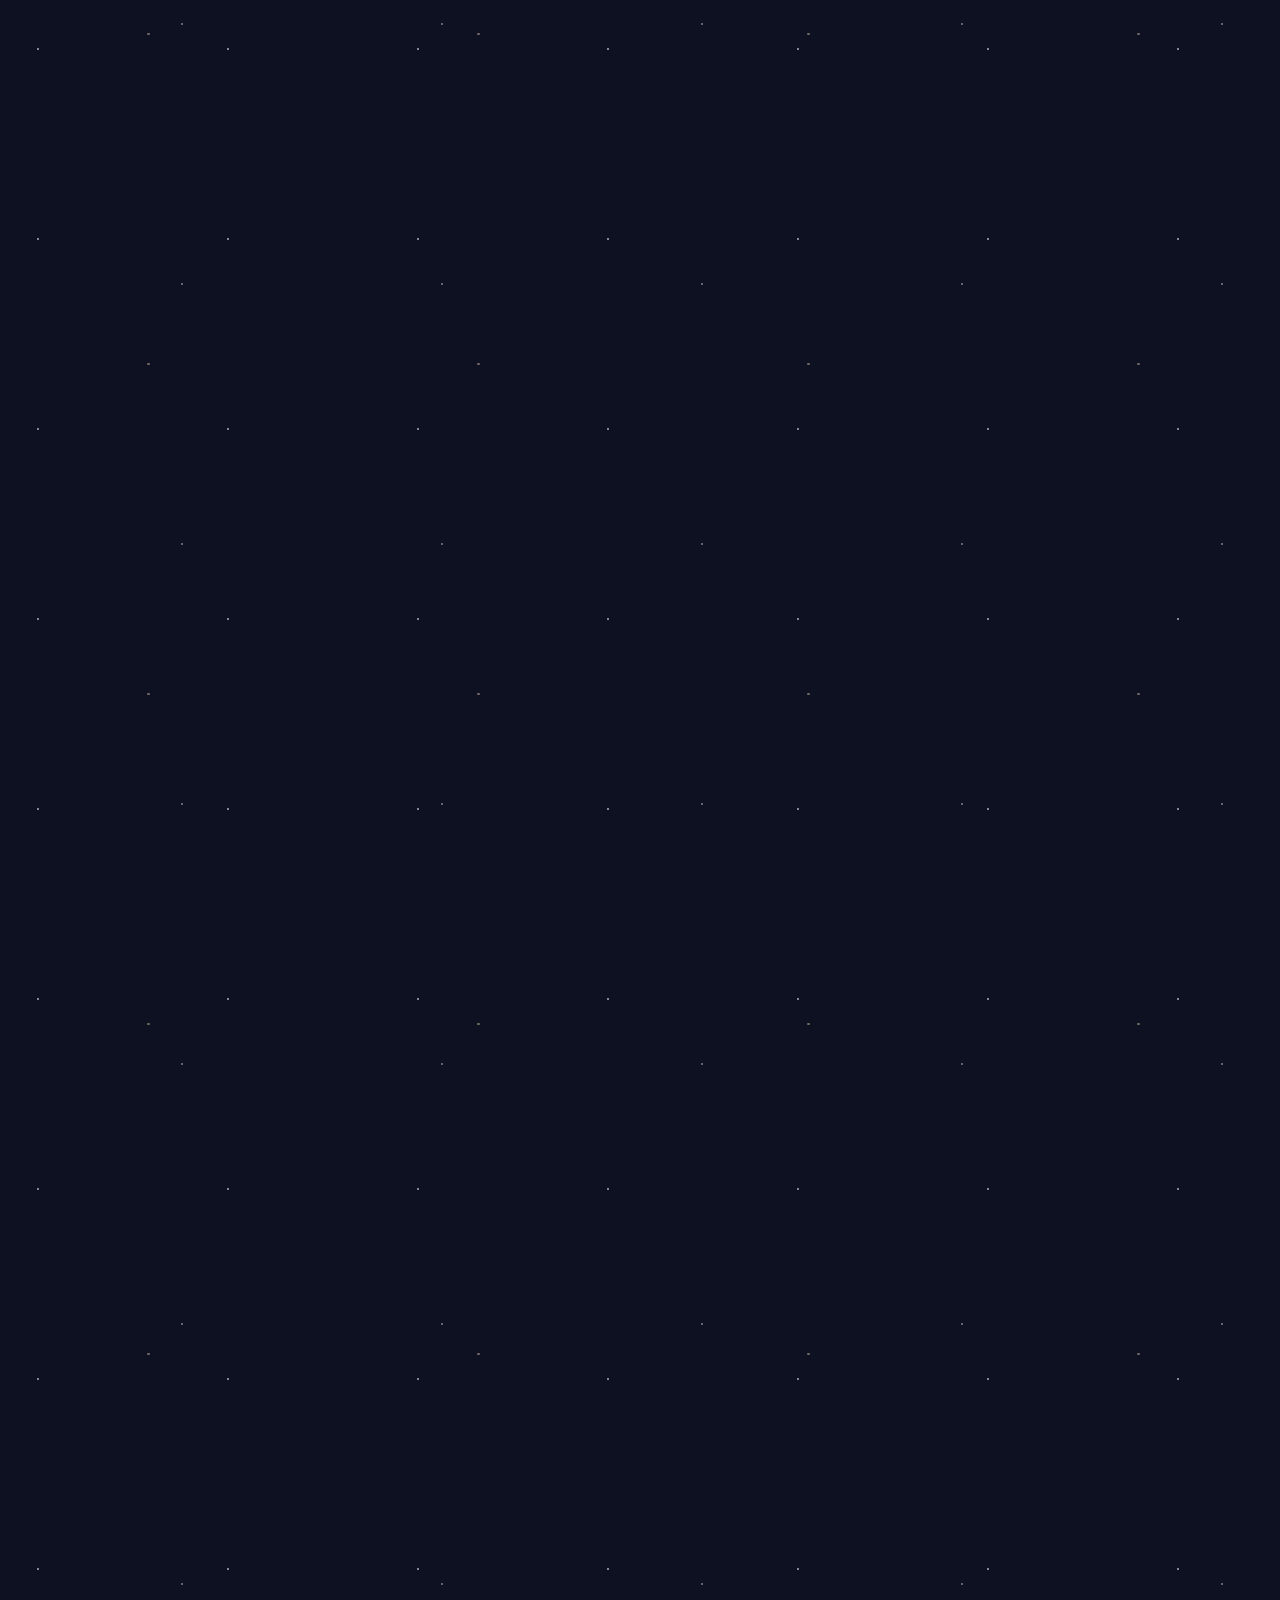
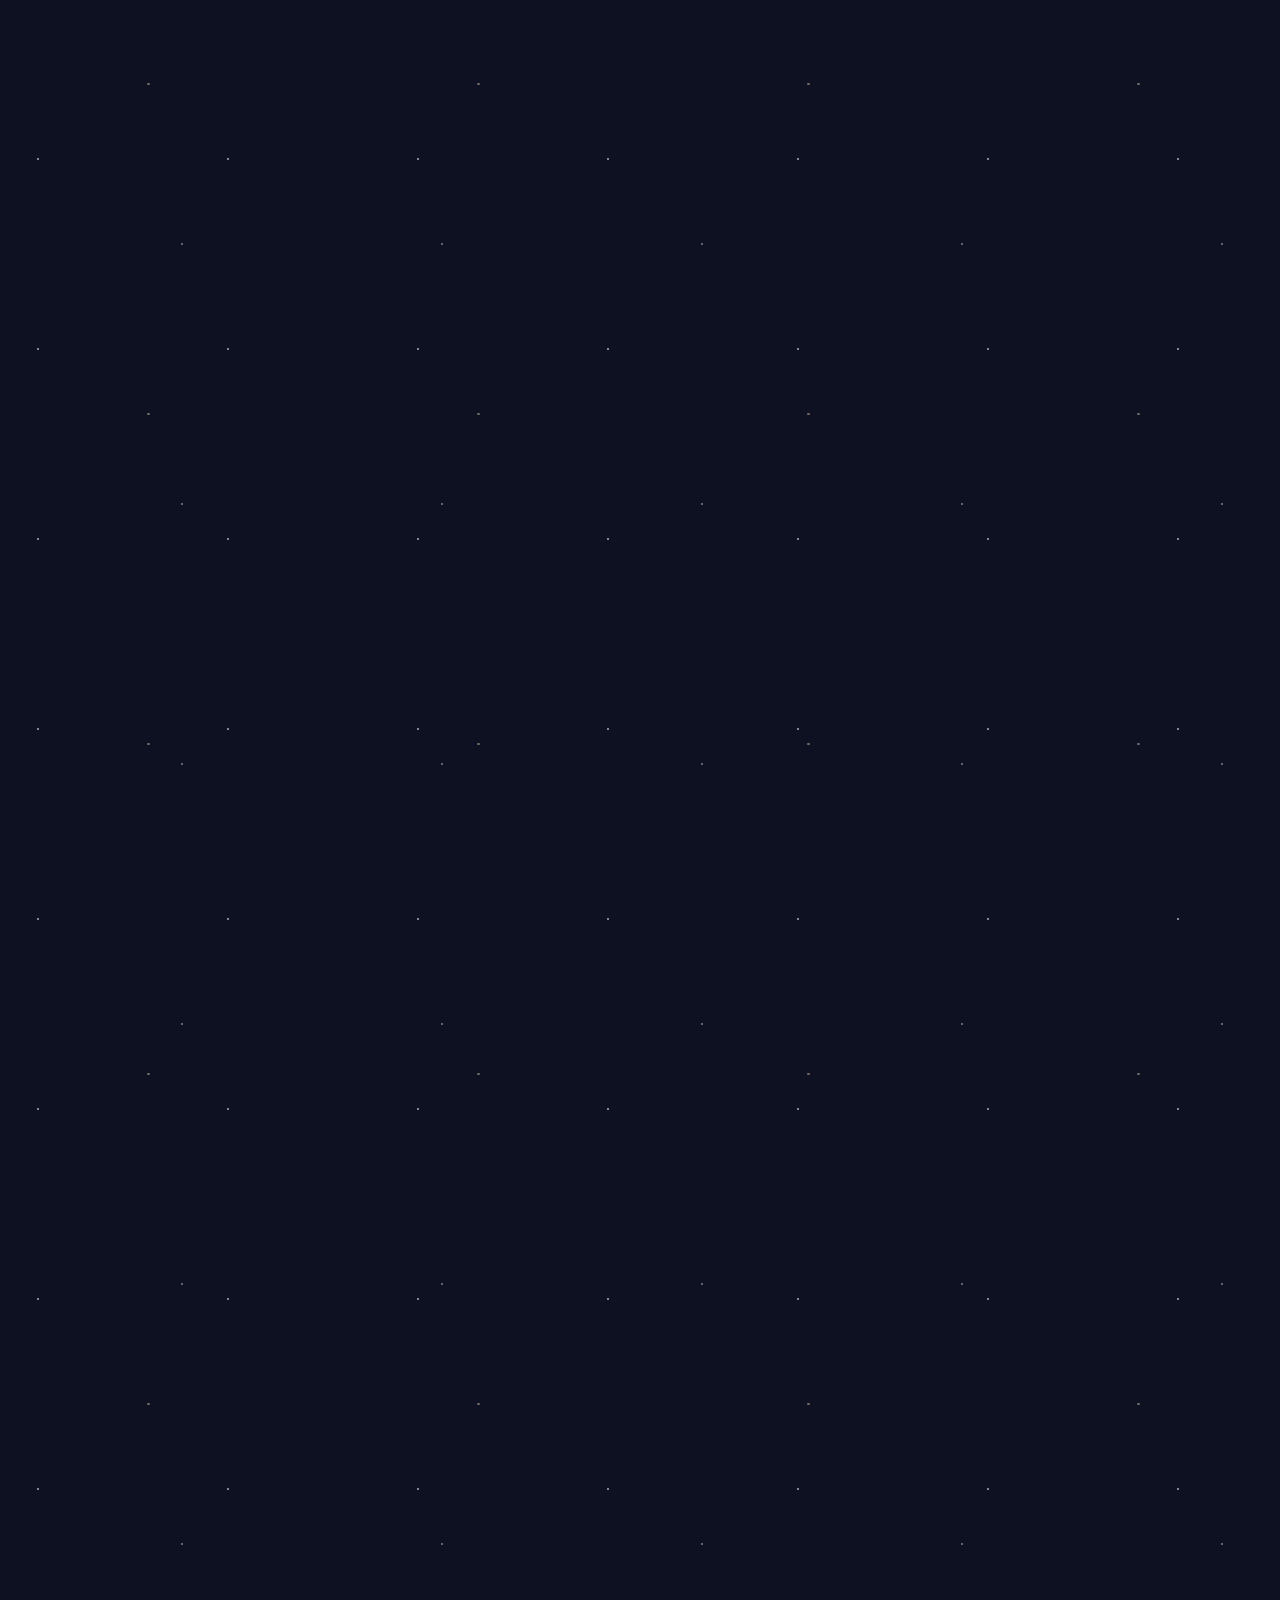
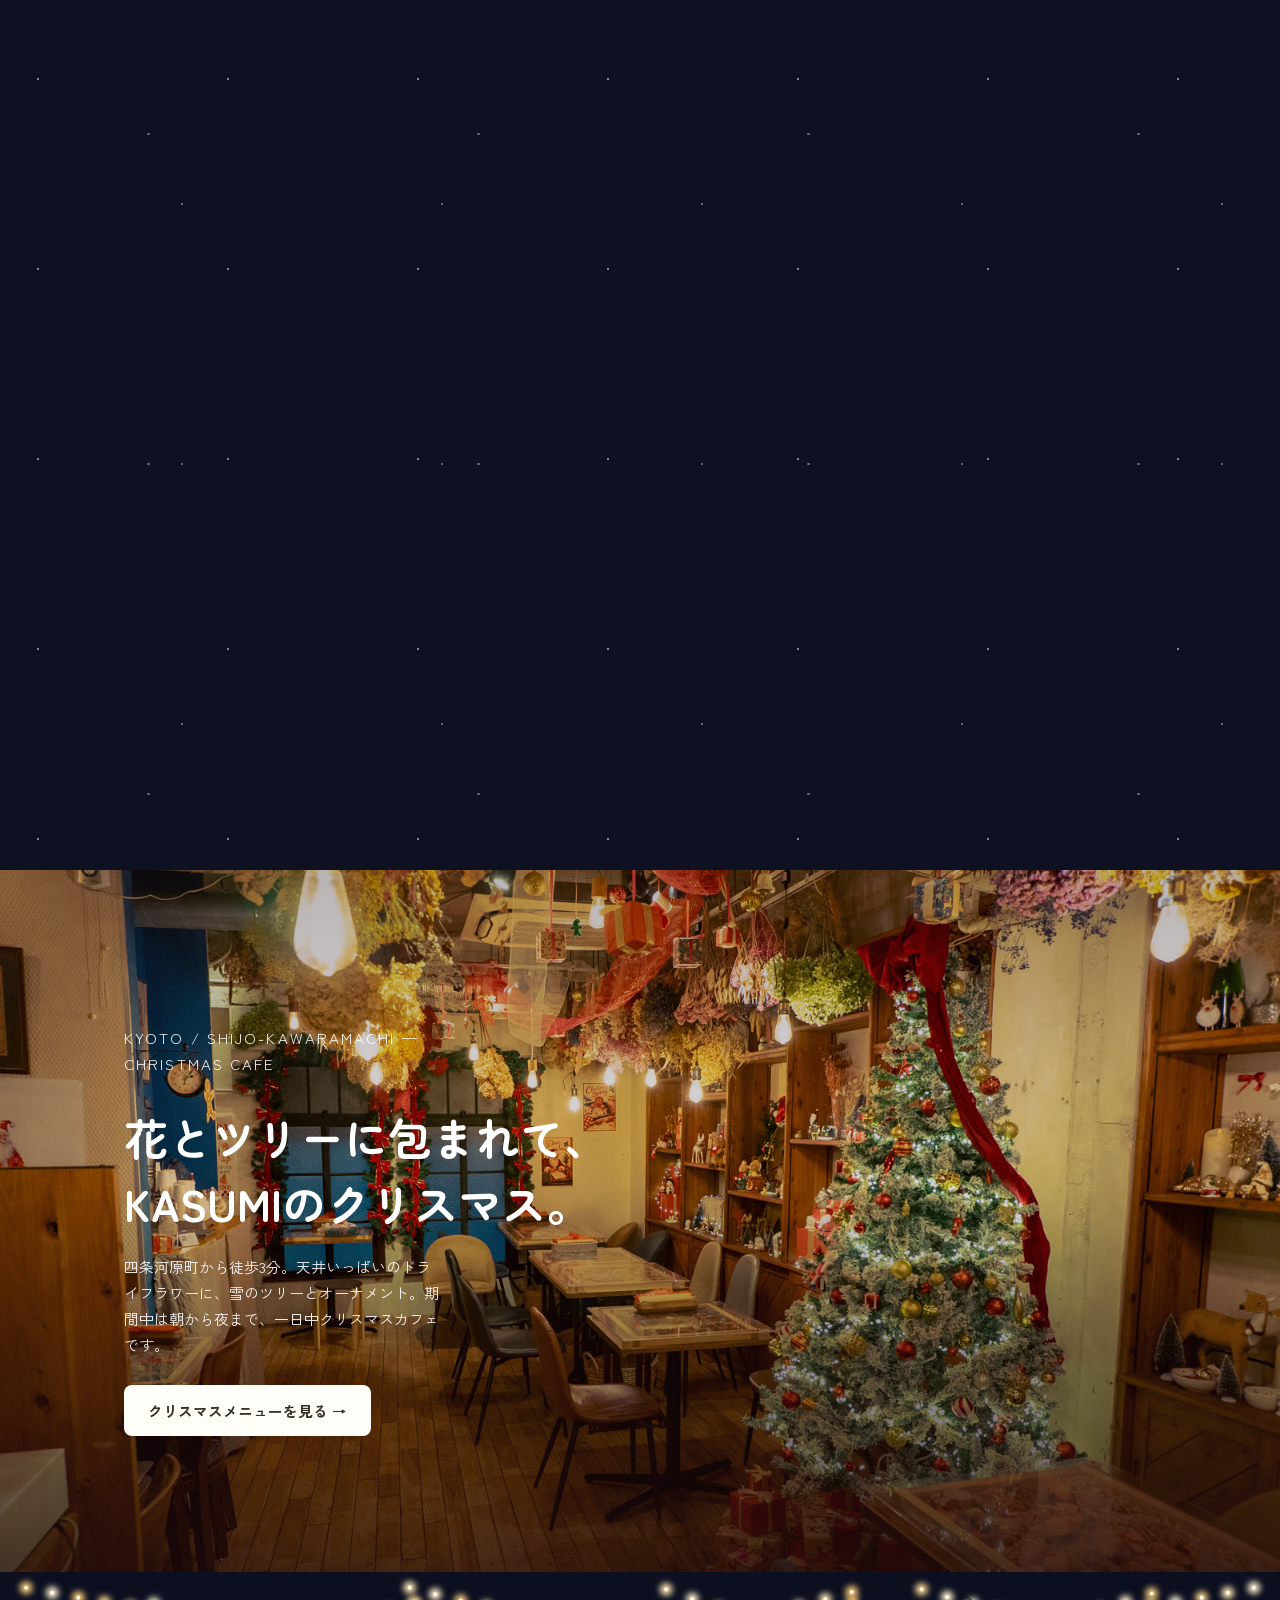
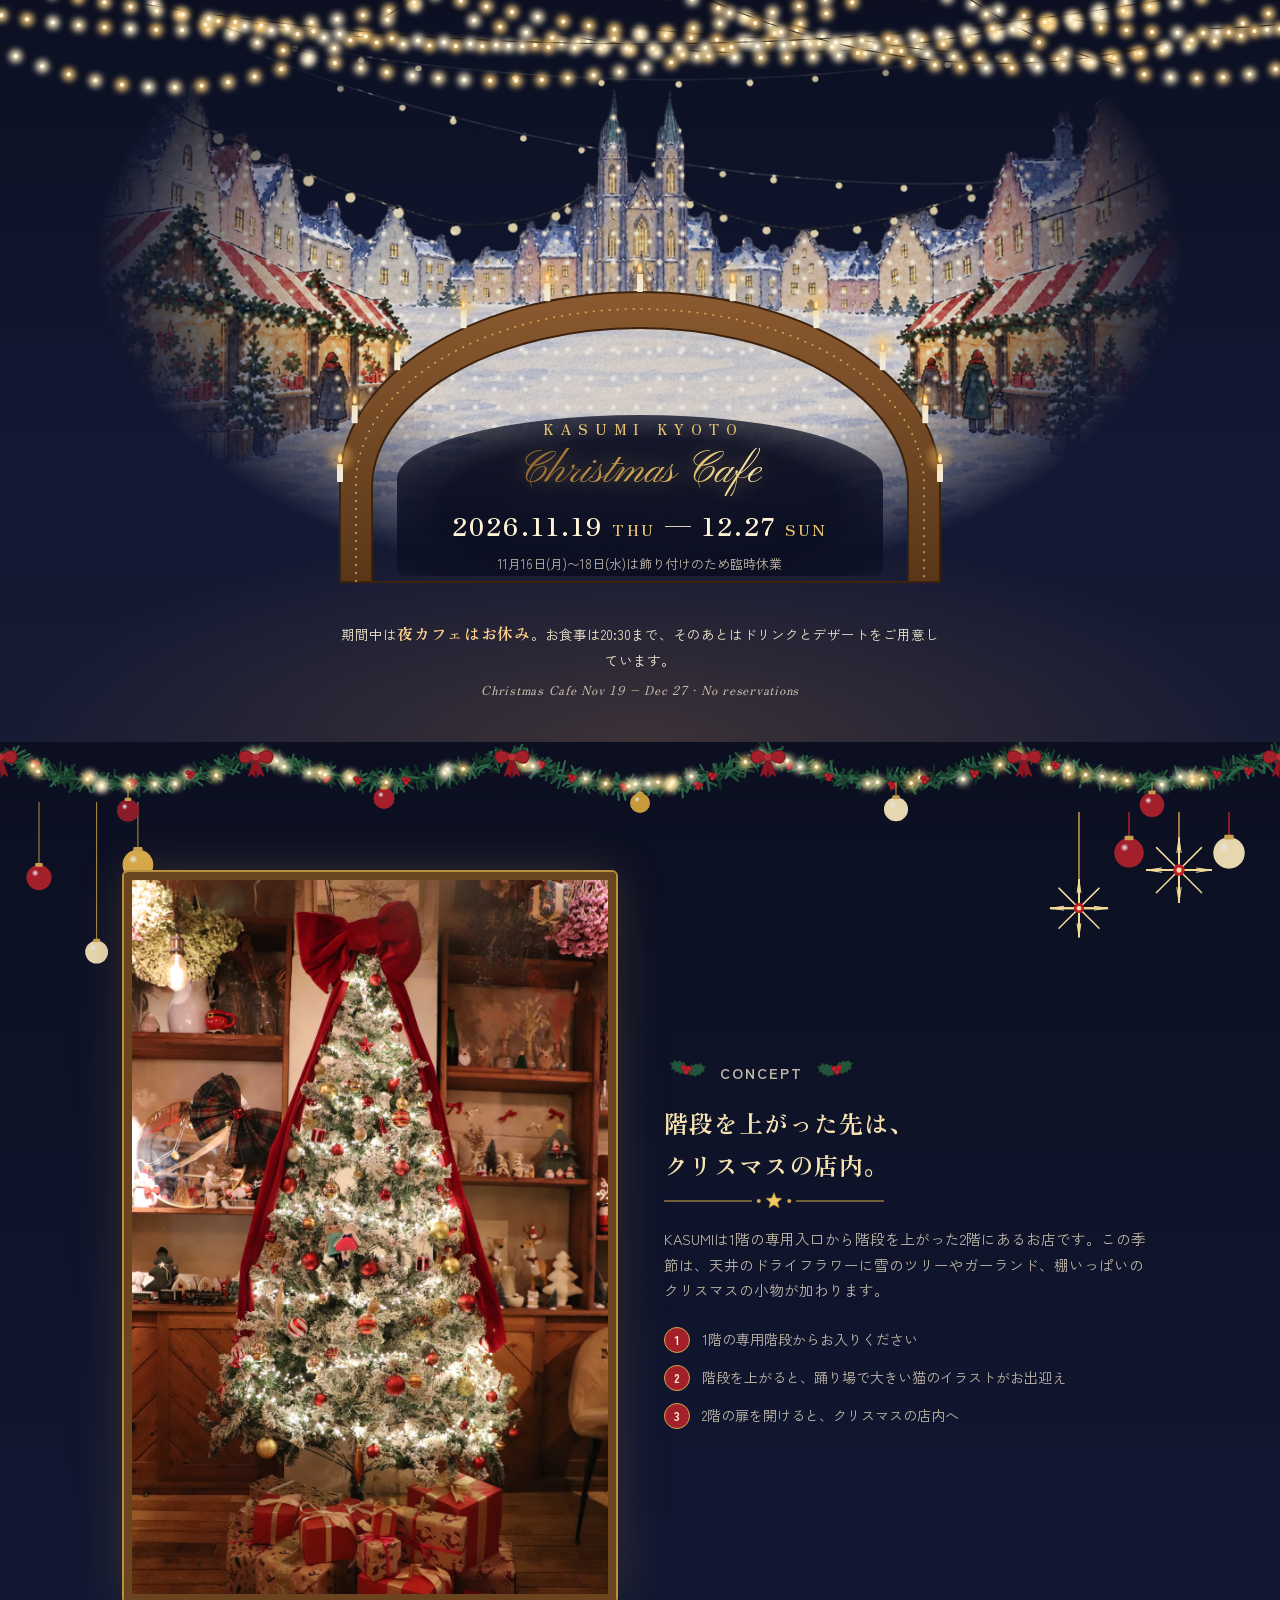
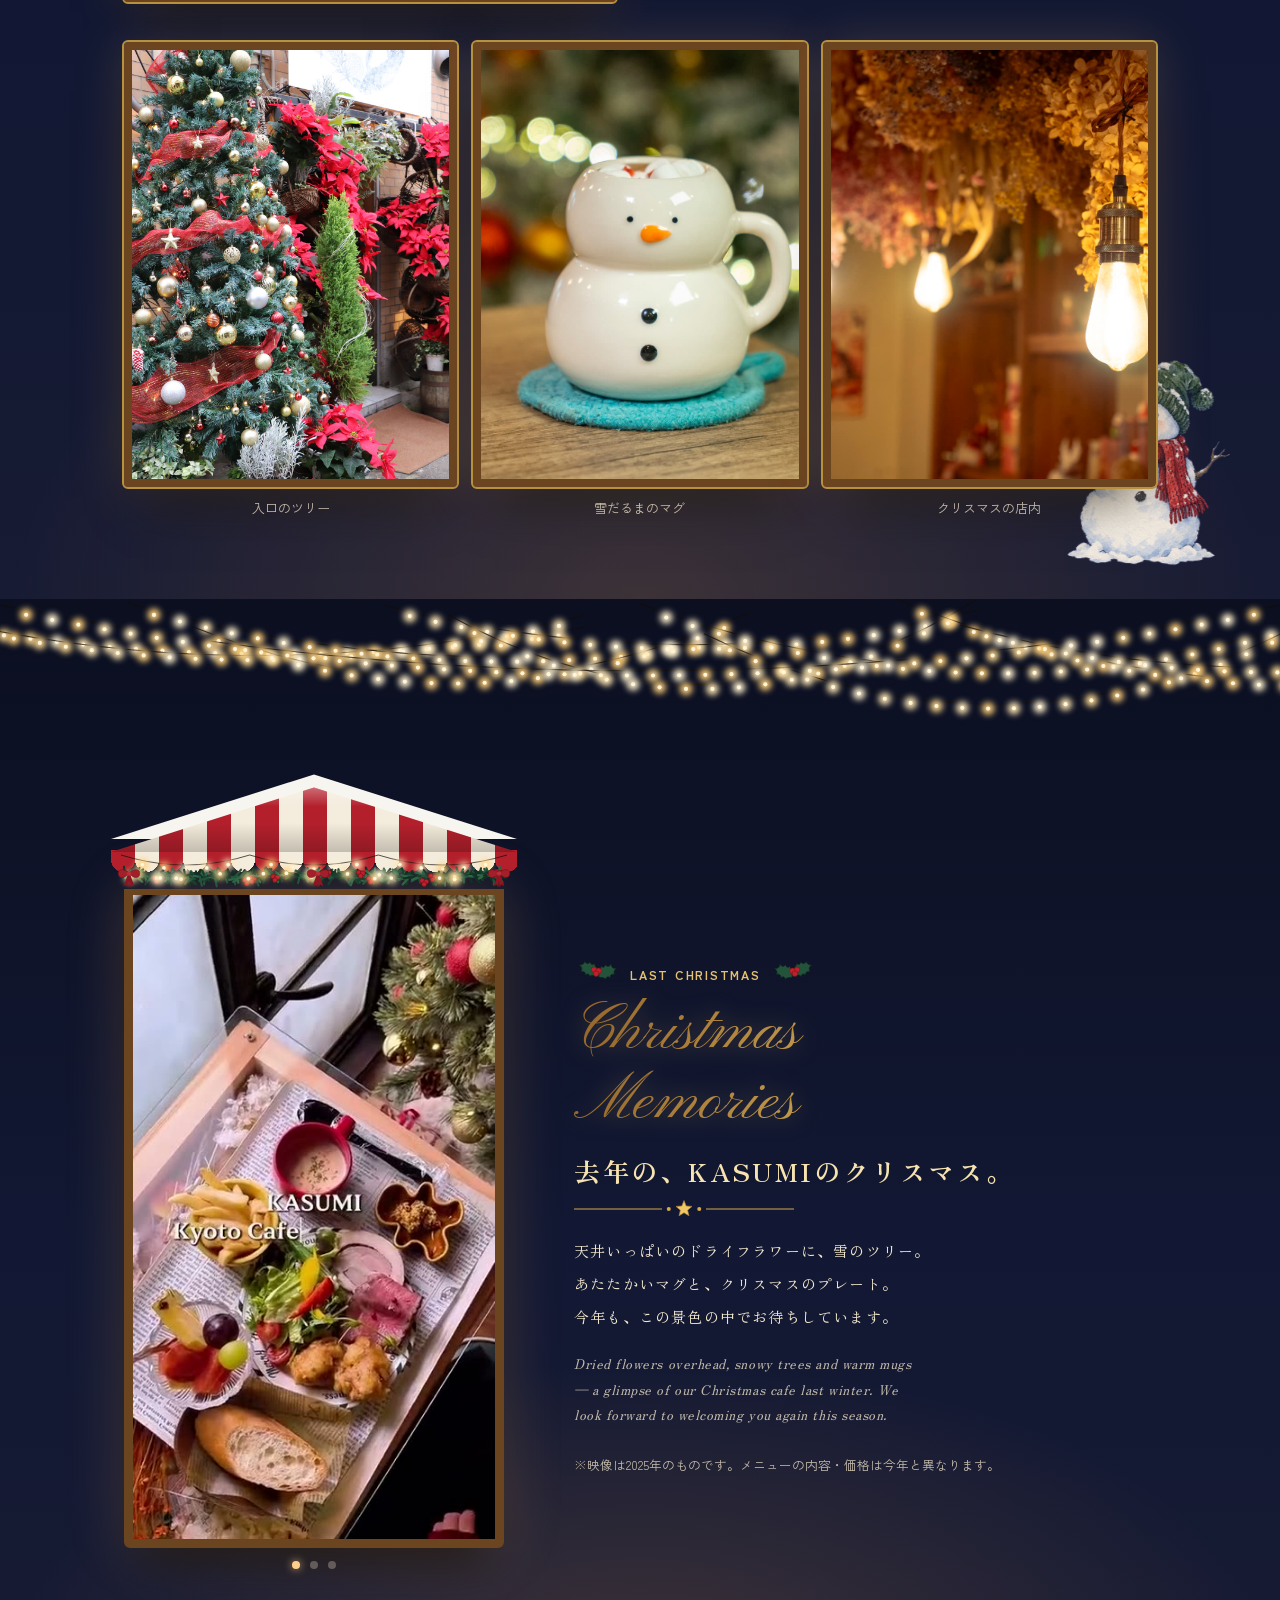
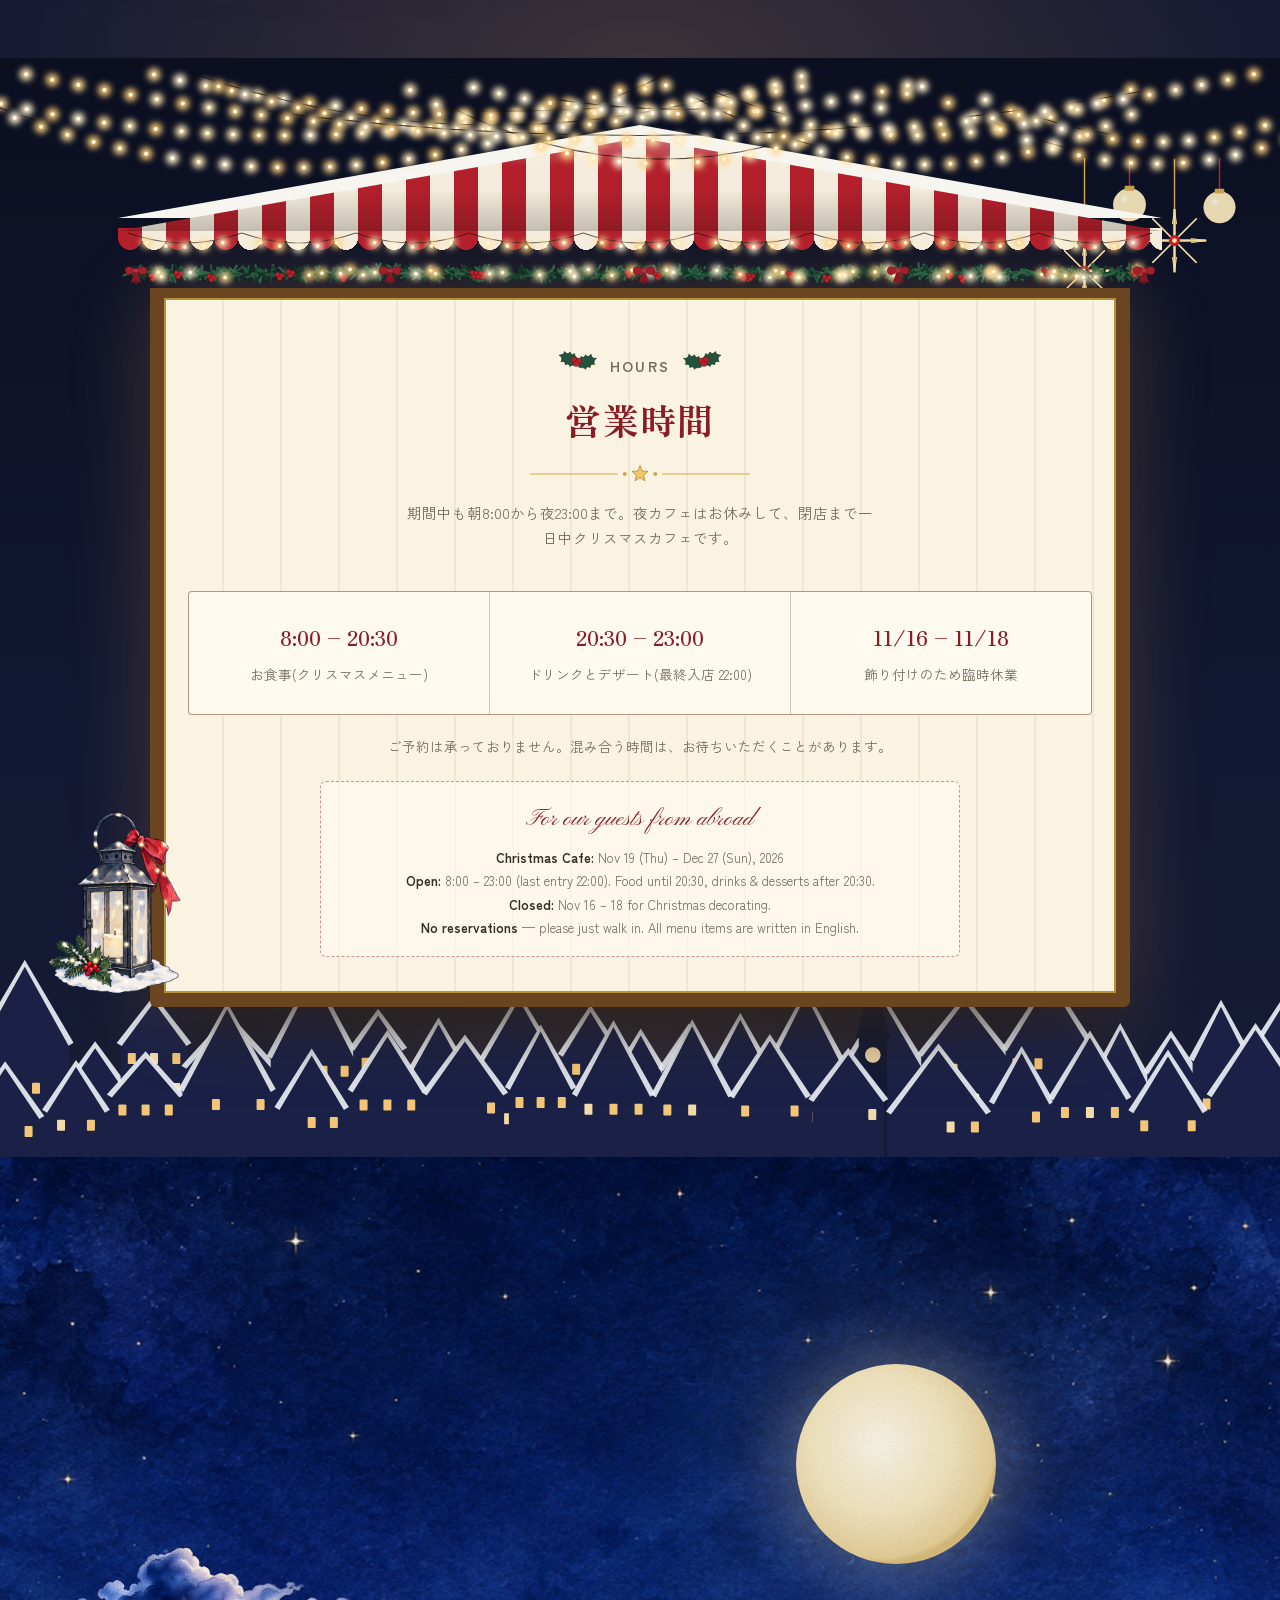
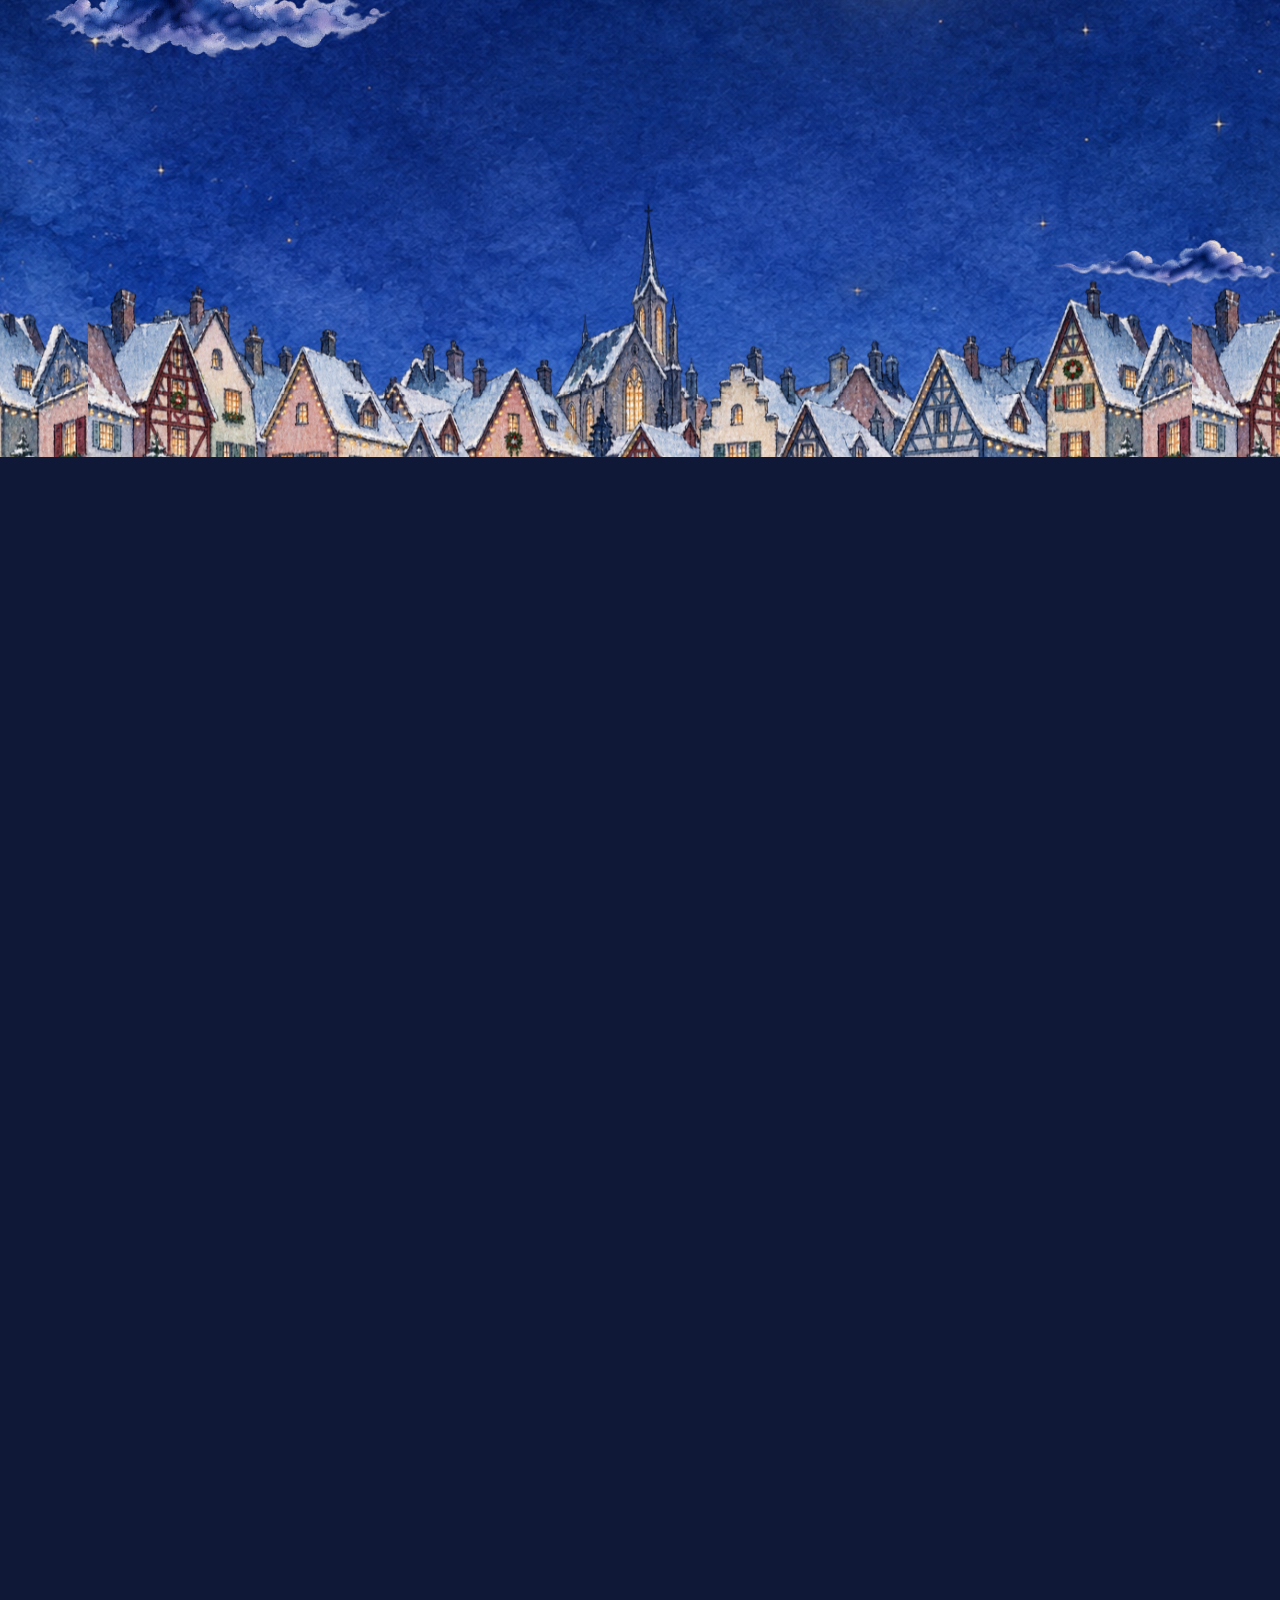
==== commit 79d7a0a3: "クリスマス版: メニューに英語の名前と説明を添える(インバウンド向け) Airレジの商品設定(2026-11-24読み取り)と価格・品目が一致することを確認  Co-Authored-By: Clau" ====
--- a/index.html
+++ b/index.html
@@ -349,15 +349,15 @@
       <div class="menu-card"><span class="xm-card-holly" data-deco="holly"></span>
         <div class="thumb"><img src="images/christmas/photos2026/main-nasu.jpg" alt="クリスマスプレート。ナスとミートソースのグラタンに、バゲット・ポテト・フルーツ・スープ" loading="lazy"></div>
         <div class="body">
-          <h3>クリスマスプレート</h3>
-          <p>6種類からメインを選べる、クリスマスの洋食プレート。どのメインでも同じ価格です。</p>
+          <h3>クリスマスプレート<span class="xm-en" lang="en">Christmas Plate — choose your main</span></h3>
+          <p>6種類からメインを選べる、クリスマスの洋食プレート。どのメインでも同じ価格です。<br><span class="xm-en-line" lang="en">Pick one of six mains — same price for all.</span></p>
           <ul class="xm-mains xm-mains--photo">
-            <li><img src="images/christmas/photos2026/main-nasu.jpg" alt="ナスとミートソースのグラタン" loading="lazy"><span>ナスとミートソースのグラタン</span></li>
-            <li><img src="images/christmas/photos2026/main-chicken-spinach.jpg" alt="チキンとほうれん草のクリームグラタン" loading="lazy"><span>チキンとほうれん草のクリームグラタン</span></li>
-            <li><img src="images/christmas/photos2026/main-yamaimo.jpg" alt="山芋と明太子のクリームグラタン" loading="lazy"><span>山芋と明太子のクリームグラタン</span></li>
-            <li><img src="images/christmas/photos2026/main-hamburg.jpg" alt="煮込みハンバーグ＆エビフライ" loading="lazy"><span>煮込みハンバーグ＆エビフライ</span></li>
-            <li><img src="images/christmas/photos2026/main-friedchicken.jpg" alt="フライドチキン" loading="lazy"><span>フライドチキン</span></li>
-            <li><img src="images/christmas/photos2026/main-chicken-frank.jpg" alt="フライドチキン（半量）とハーブフランクフルト" loading="lazy"><span>フライドチキン（半量）とハーブフランクフルト</span></li>
+            <li><img src="images/christmas/photos2026/main-nasu.jpg" alt="ナスとミートソースのグラタン" loading="lazy"><span>ナスとミートソースのグラタン<em class="xm-en" lang="en">Aubergine &amp; Meat Sauce Gratin</em></span></li>
+            <li><img src="images/christmas/photos2026/main-chicken-spinach.jpg" alt="チキンとほうれん草のクリームグラタン" loading="lazy"><span>チキンとほうれん草のクリームグラタン<em class="xm-en" lang="en">Chicken &amp; Spinach Cream Gratin</em></span></li>
+            <li><img src="images/christmas/photos2026/main-yamaimo.jpg" alt="山芋と明太子のクリームグラタン" loading="lazy"><span>山芋と明太子のクリームグラタン<em class="xm-en" lang="en">Yam &amp; Mentaiko Cream Gratin</em></span></li>
+            <li><img src="images/christmas/photos2026/main-hamburg.jpg" alt="煮込みハンバーグ＆エビフライ" loading="lazy"><span>煮込みハンバーグ＆エビフライ<em class="xm-en" lang="en">Braised Hamburg Steak &amp; Fried Shrimp</em></span></li>
+            <li><img src="images/christmas/photos2026/main-friedchicken.jpg" alt="フライドチキン" loading="lazy"><span>フライドチキン<em class="xm-en" lang="en">Fried Chicken</em></span></li>
+            <li><img src="images/christmas/photos2026/main-chicken-frank.jpg" alt="フライドチキン（半量）とハーブフランクフルト" loading="lazy"><span>フライドチキン（半量）とハーブフランクフルト<em class="xm-en" lang="en">Half Fried Chicken &amp; Herb Frankfurter</em></span></li>
           </ul>
           <p class="price">¥1,980</p>
         </div>
@@ -365,37 +365,37 @@
       <div class="menu-card"><span class="xm-card-holly" data-deco="holly"></span>
         <div class="thumb"><img src="images/christmas/photos2026/wagyu.jpg" alt="黒毛和牛のステーキ" loading="lazy"></div>
         <div class="body">
-          <h3>黒毛和牛ステーキセット</h3>
-          <p>黒毛和牛のステーキに、サラダ・フライドポテト・バゲット・野菜のコンソメスープを添えて。</p>
+          <h3>黒毛和牛ステーキセット<span class="xm-en" lang="en">Japanese Black Wagyu Steak Set</span></h3>
+          <p>黒毛和牛のステーキに、サラダ・フライドポテト・バゲット・野菜のコンソメスープを添えて。<br><span class="xm-en-line" lang="en">With salad, fries, baguette and vegetable consommé.</span></p>
           <p class="price">¥4,700</p>
         </div>
       </div>
       <div class="menu-card">
         <div class="thumb"><img src="images/christmas/photos2026/basque4.jpg" alt="クリスマスの盛り付けのバスクチーズケーキ4種" loading="lazy"></div>
         <div class="body">
-          <h3>クリスマスのバスクチーズケーキ</h3>
+          <h3>クリスマスのバスクチーズケーキ<span class="xm-en" lang="en">Christmas Basque Cheesecake &amp; Drink Set</span></h3>
           <p>4種類から選べる、ドリンクとのセットです。</p>
           <ul class="xm-mains">
-            <li>プレーン・さつまいも　<b>¥1,250</b></li>
-            <li>生チョコ・ピスタチオ　<b>¥1,350</b></li>
+            <li>プレーン・さつまいも　<b>¥1,250</b><em class="xm-en" lang="en">Plain / Sweet Potato</em></li>
+            <li>生チョコ・ピスタチオ　<b>¥1,350</b><em class="xm-en" lang="en">Ganache Chocolate / Pistachio</em></li>
           </ul>
-          <p class="xm-small">コーヒー・カフェオレ・紅茶・ソフトドリンクとのセット価格。チョコミルク・宇治抹茶ラテは＋¥110、マシュマロドリンクは＋¥250。</p>
+          <p class="xm-small">コーヒー・カフェオレ・紅茶・ソフトドリンクとのセット価格。チョコミルク・宇治抹茶ラテは＋¥110、マシュマロドリンクは＋¥250。<br><span class="xm-en-line" lang="en">Set price with coffee, café au lait, tea or a soft drink. Chocolate milk / Uji matcha latte +¥110, marshmallow drink +¥250.</span></p>
           <p class="price">¥1,250〜</p>
         </div>
       </div>
       <div class="menu-card"><span class="xm-card-holly" data-deco="holly"></span>
         <div class="thumb"><img src="images/christmas/photos2026/marshmallow.jpg" alt="雪だるまのマグのマシュマロドリンクと、抹茶ラテ" loading="lazy"></div>
         <div class="body">
-          <h3>Xmasマシュマロドリンク</h3>
-          <p>宇治抹茶ラテ／チョコミルク／カフェオレ。ホットはマシュマロをのせて。アイス（マシュマロなし）もあります。</p>
+          <h3>Xmasマシュマロドリンク<span class="xm-en" lang="en">Christmas Marshmallow Drinks</span></h3>
+          <p>宇治抹茶ラテ／チョコミルク／カフェオレ。ホットはマシュマロをのせて。アイス（マシュマロなし）もあります。<br><span class="xm-en-line" lang="en">Uji matcha latte / chocolate milk / café au lait. Hot with marshmallows; iced without.</span></p>
           <p class="price">各¥800</p>
         </div>
       </div>
       <div class="menu-card"><span class="xm-card-holly" data-deco="holly"></span>
         <div class="thumb"><img src="images/christmas/photos/acai.jpg" alt="クリスマスのアサイーボウル" loading="lazy"></div>
         <div class="body">
-          <h3>Xmasアサイーボウル</h3>
-          <p>フルーツとアイスに、ジンジャーマンと星のクッキーを飾って。</p>
+          <h3>Xmasアサイーボウル<span class="xm-en" lang="en">Christmas Açaí Bowl</span></h3>
+          <p>フルーツとアイスに、ジンジャーマンと星のクッキーを飾って。<br><span class="xm-en-line" lang="en">With fruit, ice cream, gingerbread and star cookies.</span></p>
           <p class="price">¥1,690</p>
         </div>
       </div>
--- a/christmas-deco.css
+++ b/christmas-deco.css
@@ -868,3 +868,9 @@
 .xm-small { margin-top: 6px !important; font-size: 11.5px !important; line-height: 1.6; }
 .xm-mains b { color: #8a1c26; }
 @media (max-width: 600px) { .xm-mains--photo { grid-template-columns: repeat(2, 1fr); } }
+
+/* 英語の名前(2026-11-24 インバウンド向け) */
+.xm-en { display: block; margin-top: 2px; font-family: "Zen Old Mincho", serif; font-style: italic; font-weight: 500; font-size: 0.72em; letter-spacing: 0.02em; color: #8a6a3a; }
+h3 .xm-en { font-size: 12.5px; }
+.xm-mains--photo .xm-en { font-size: 10.5px; color: #8a6a3a; }
+.xm-en-line { display: inline-block; margin-top: 4px; font-family: "Zen Old Mincho", serif; font-style: italic; font-size: 11.5px; line-height: 1.6; color: #8a6a3a; }
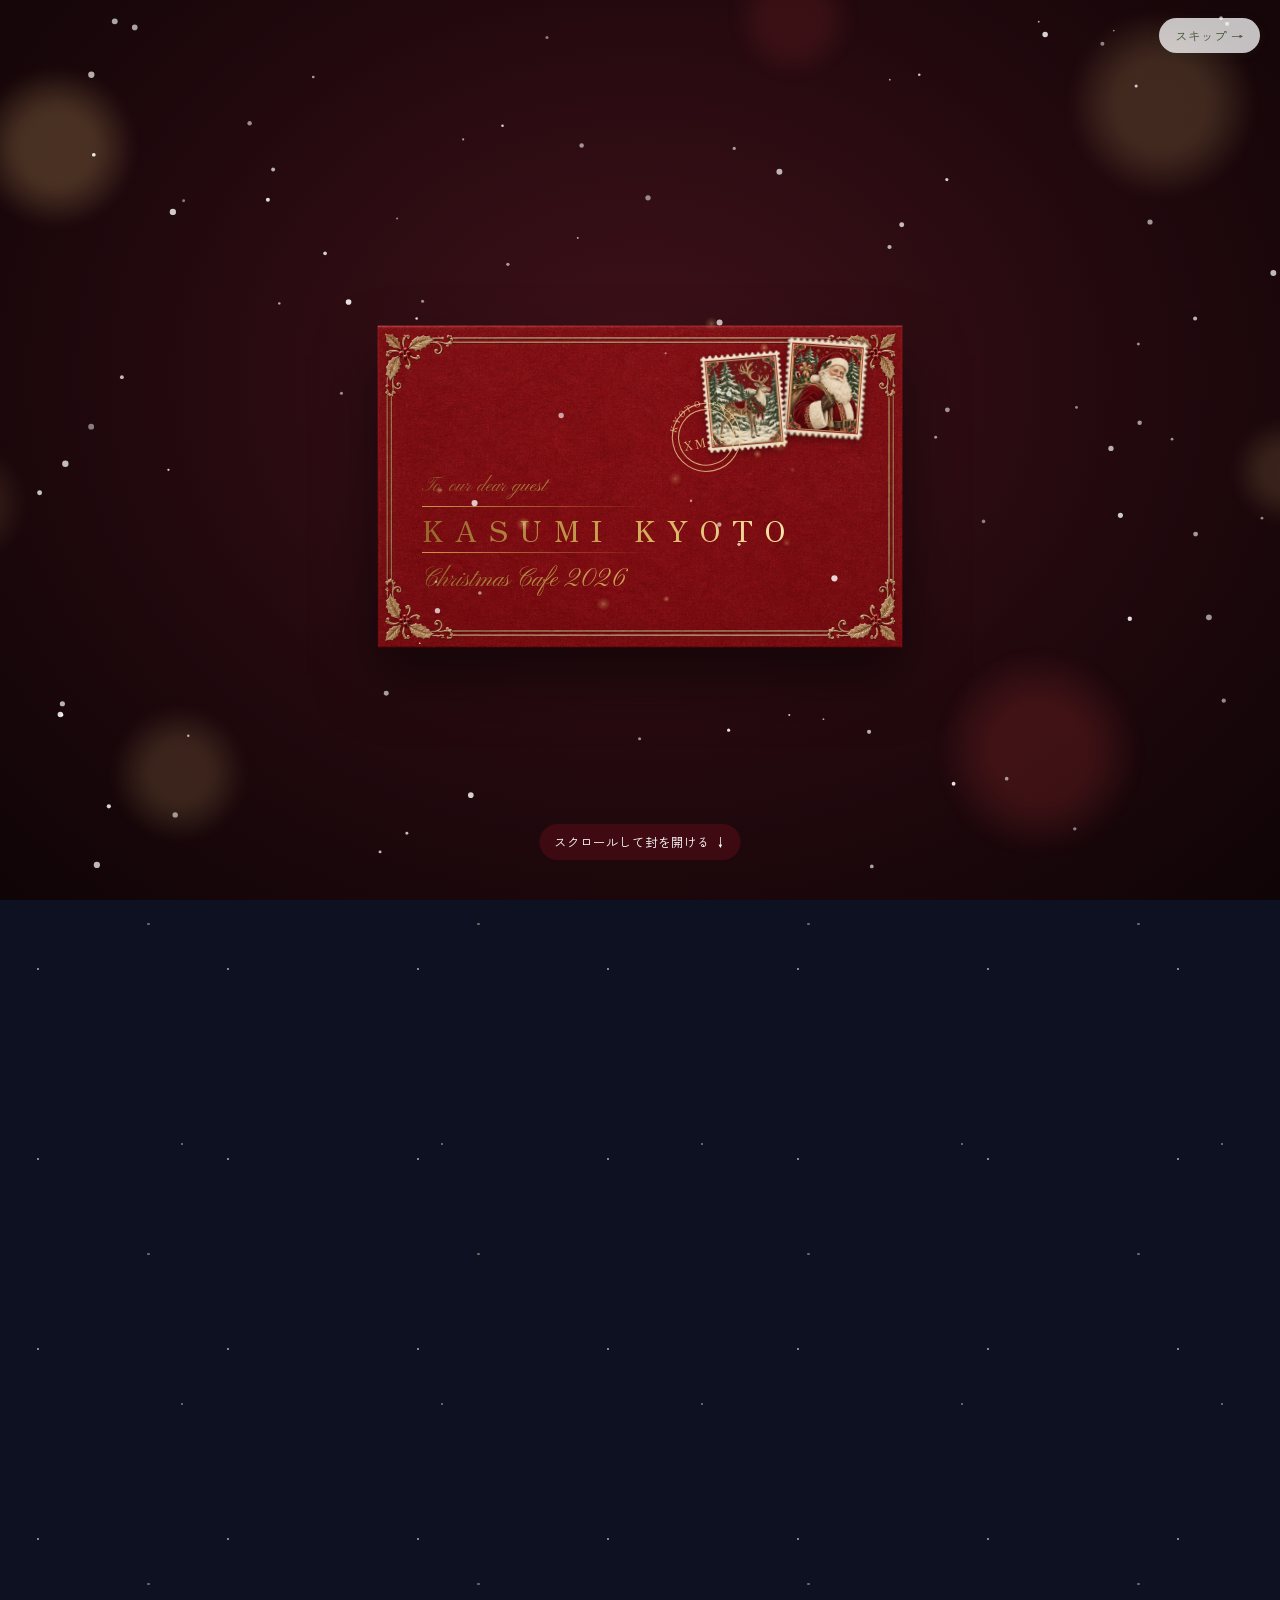
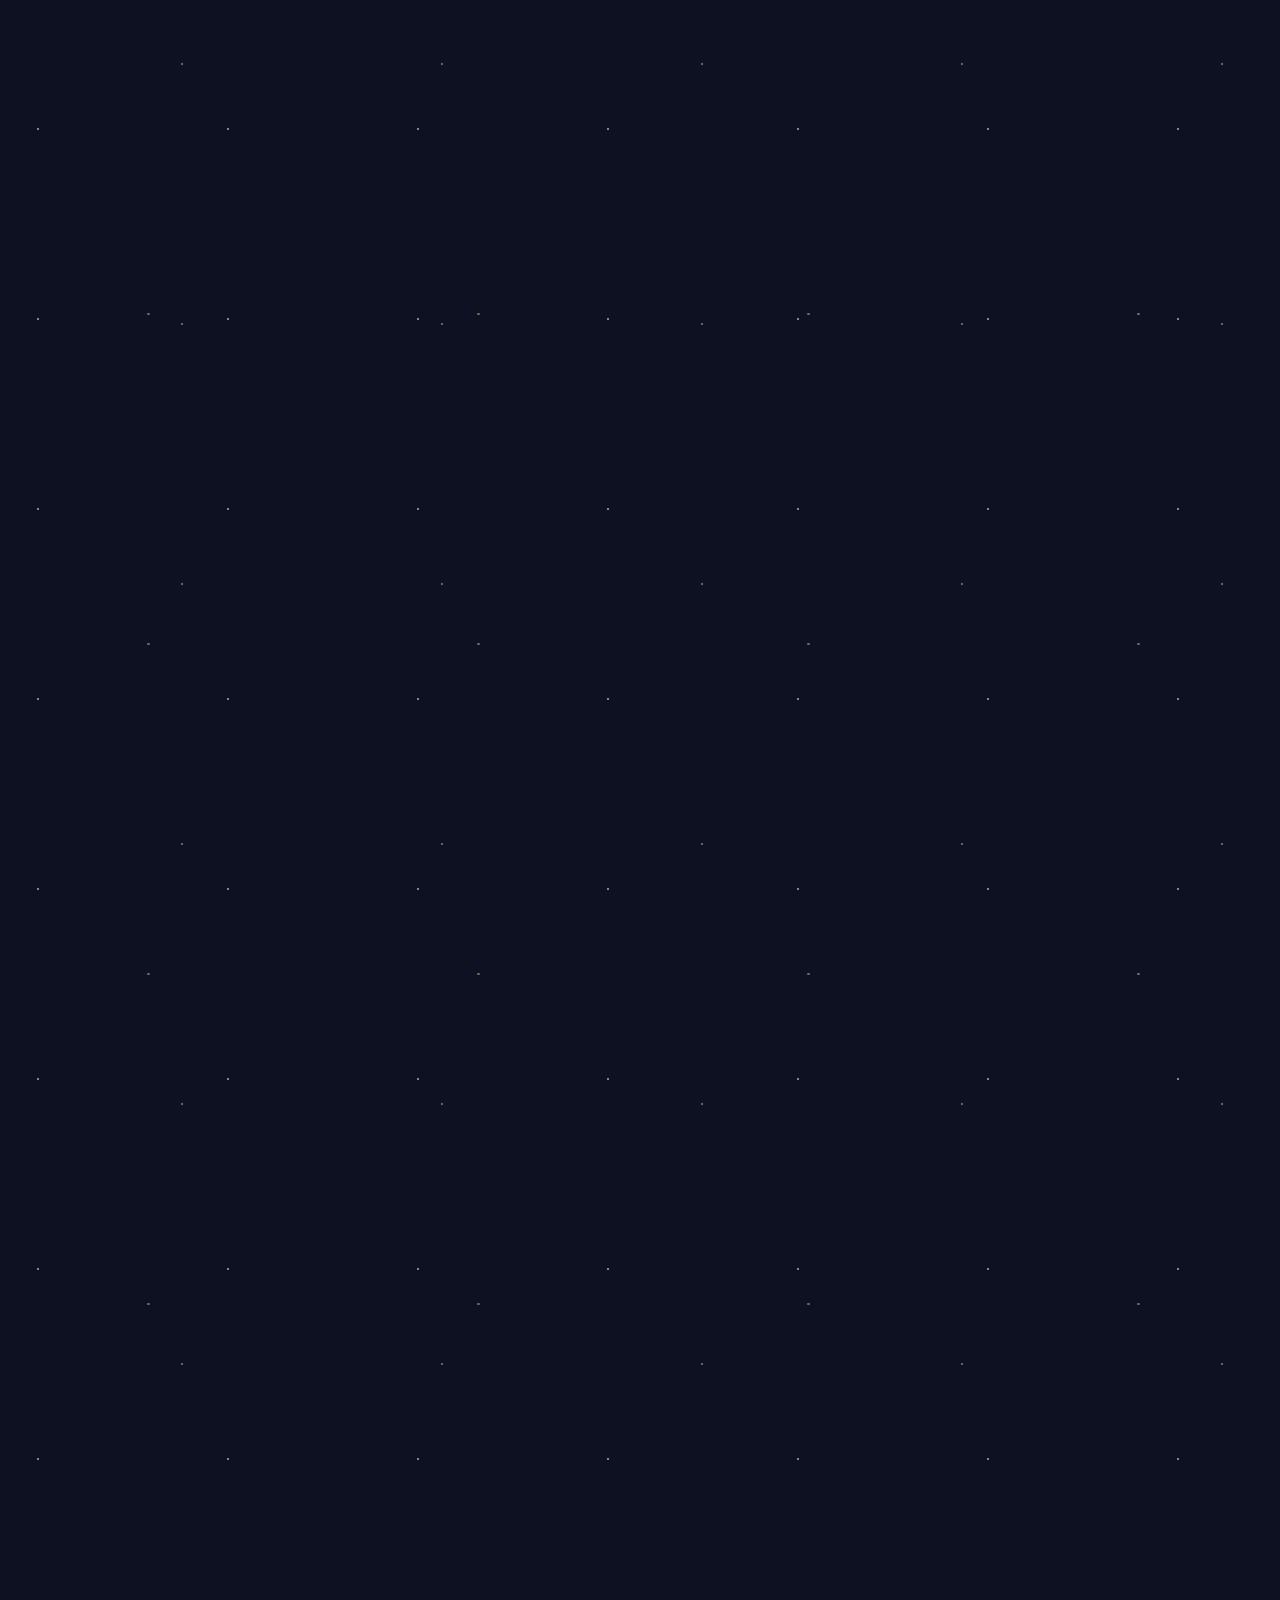
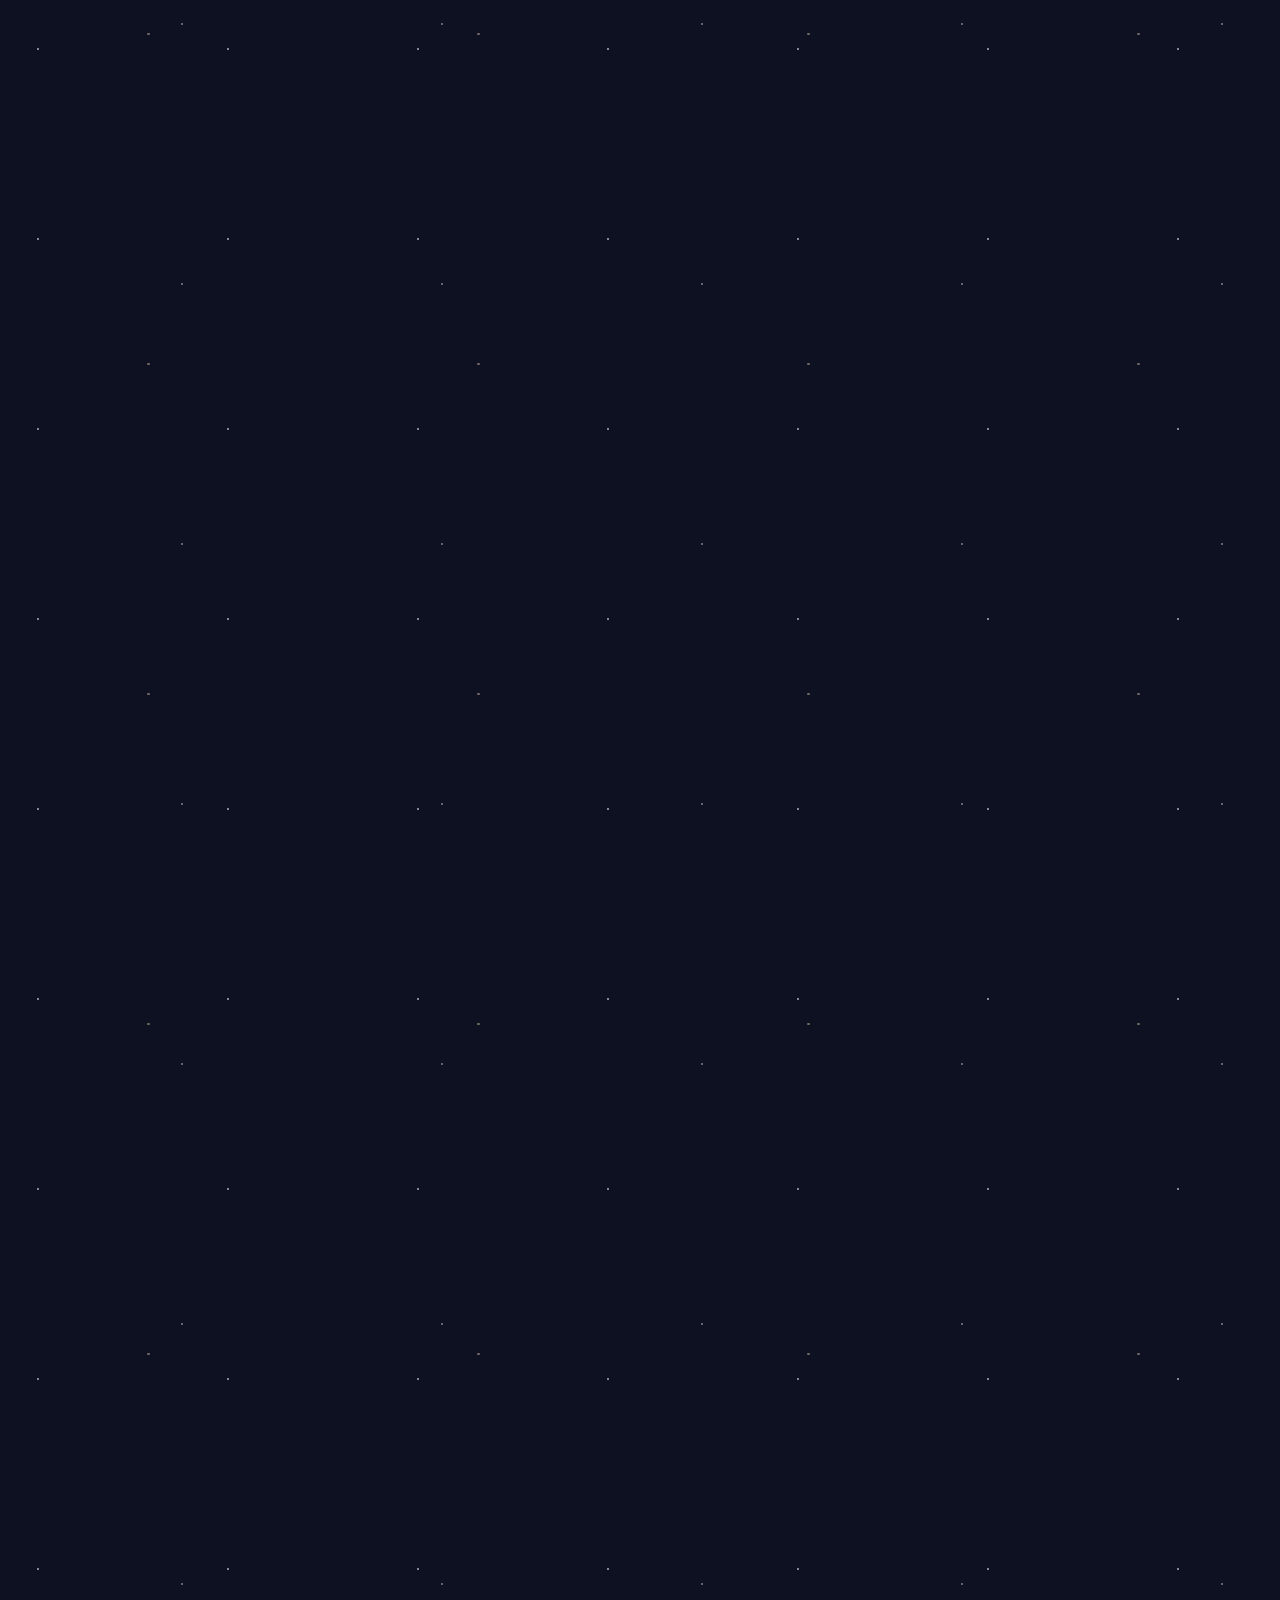
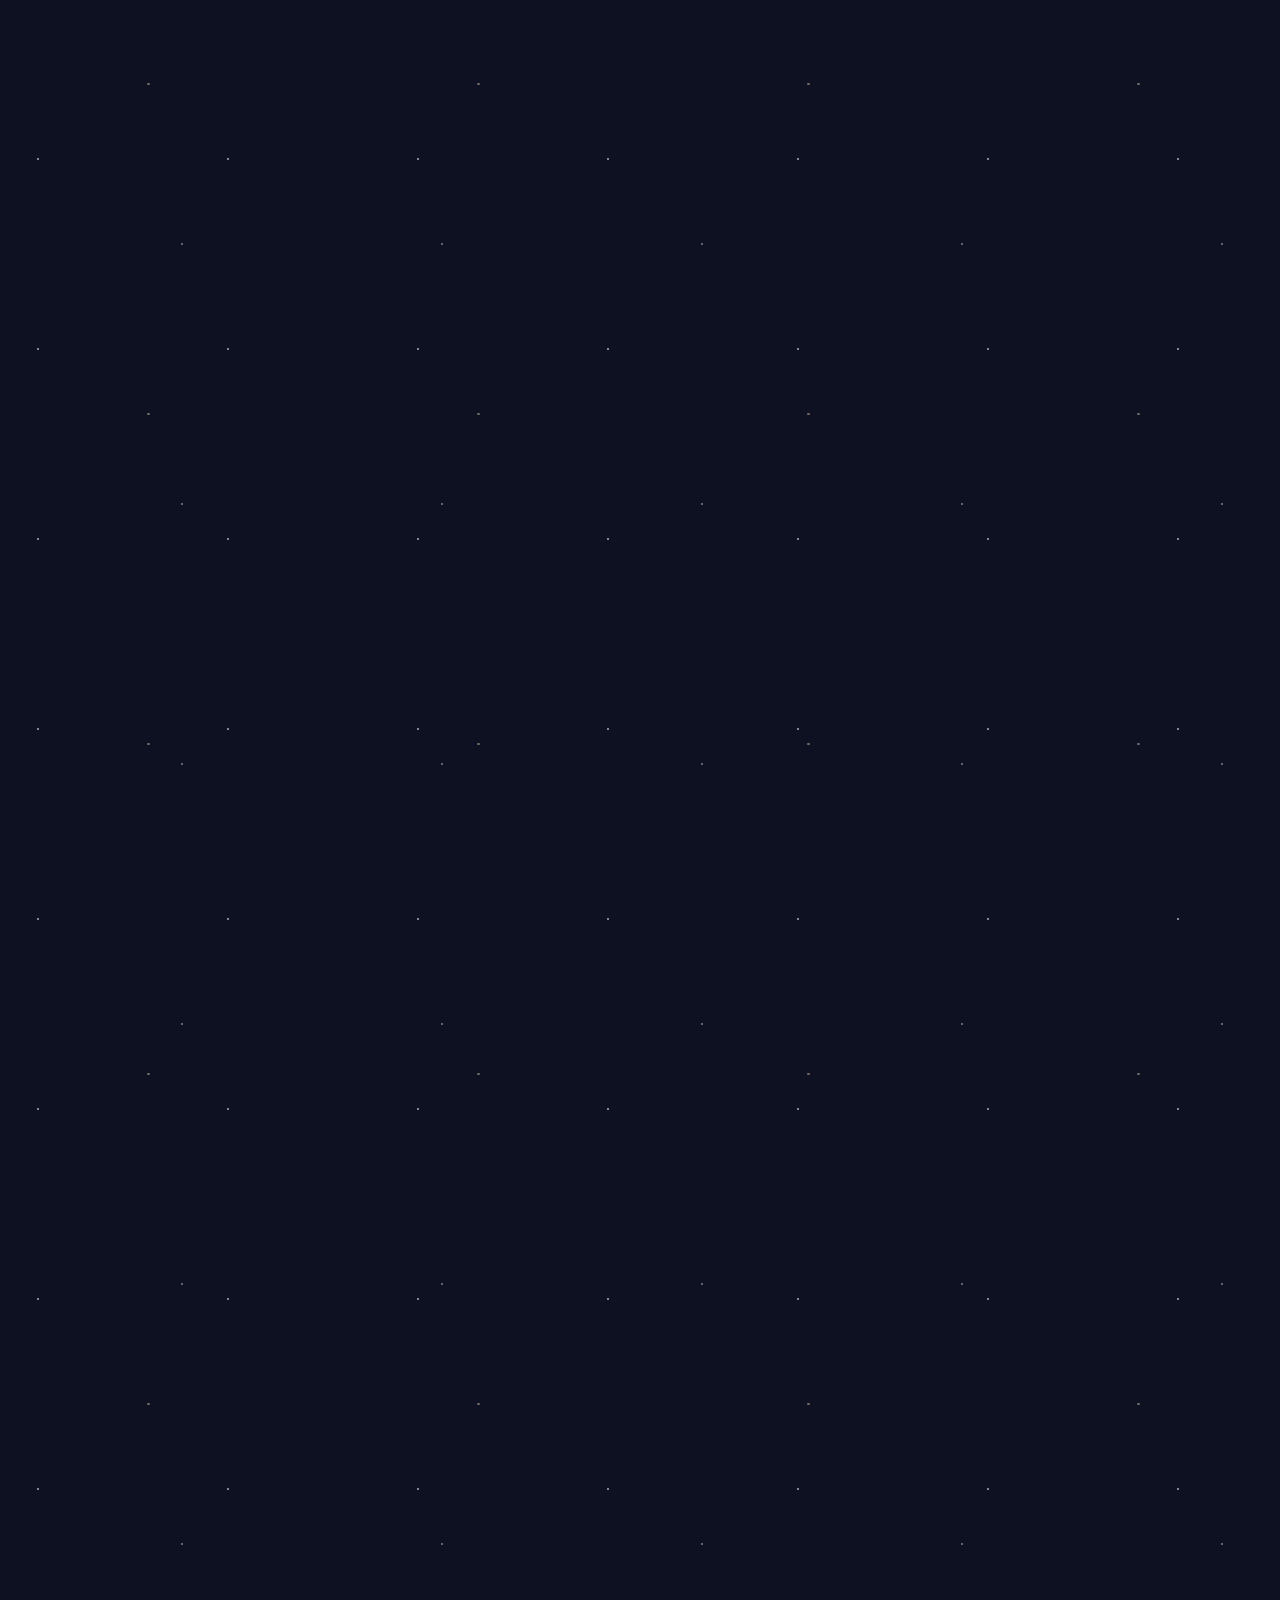
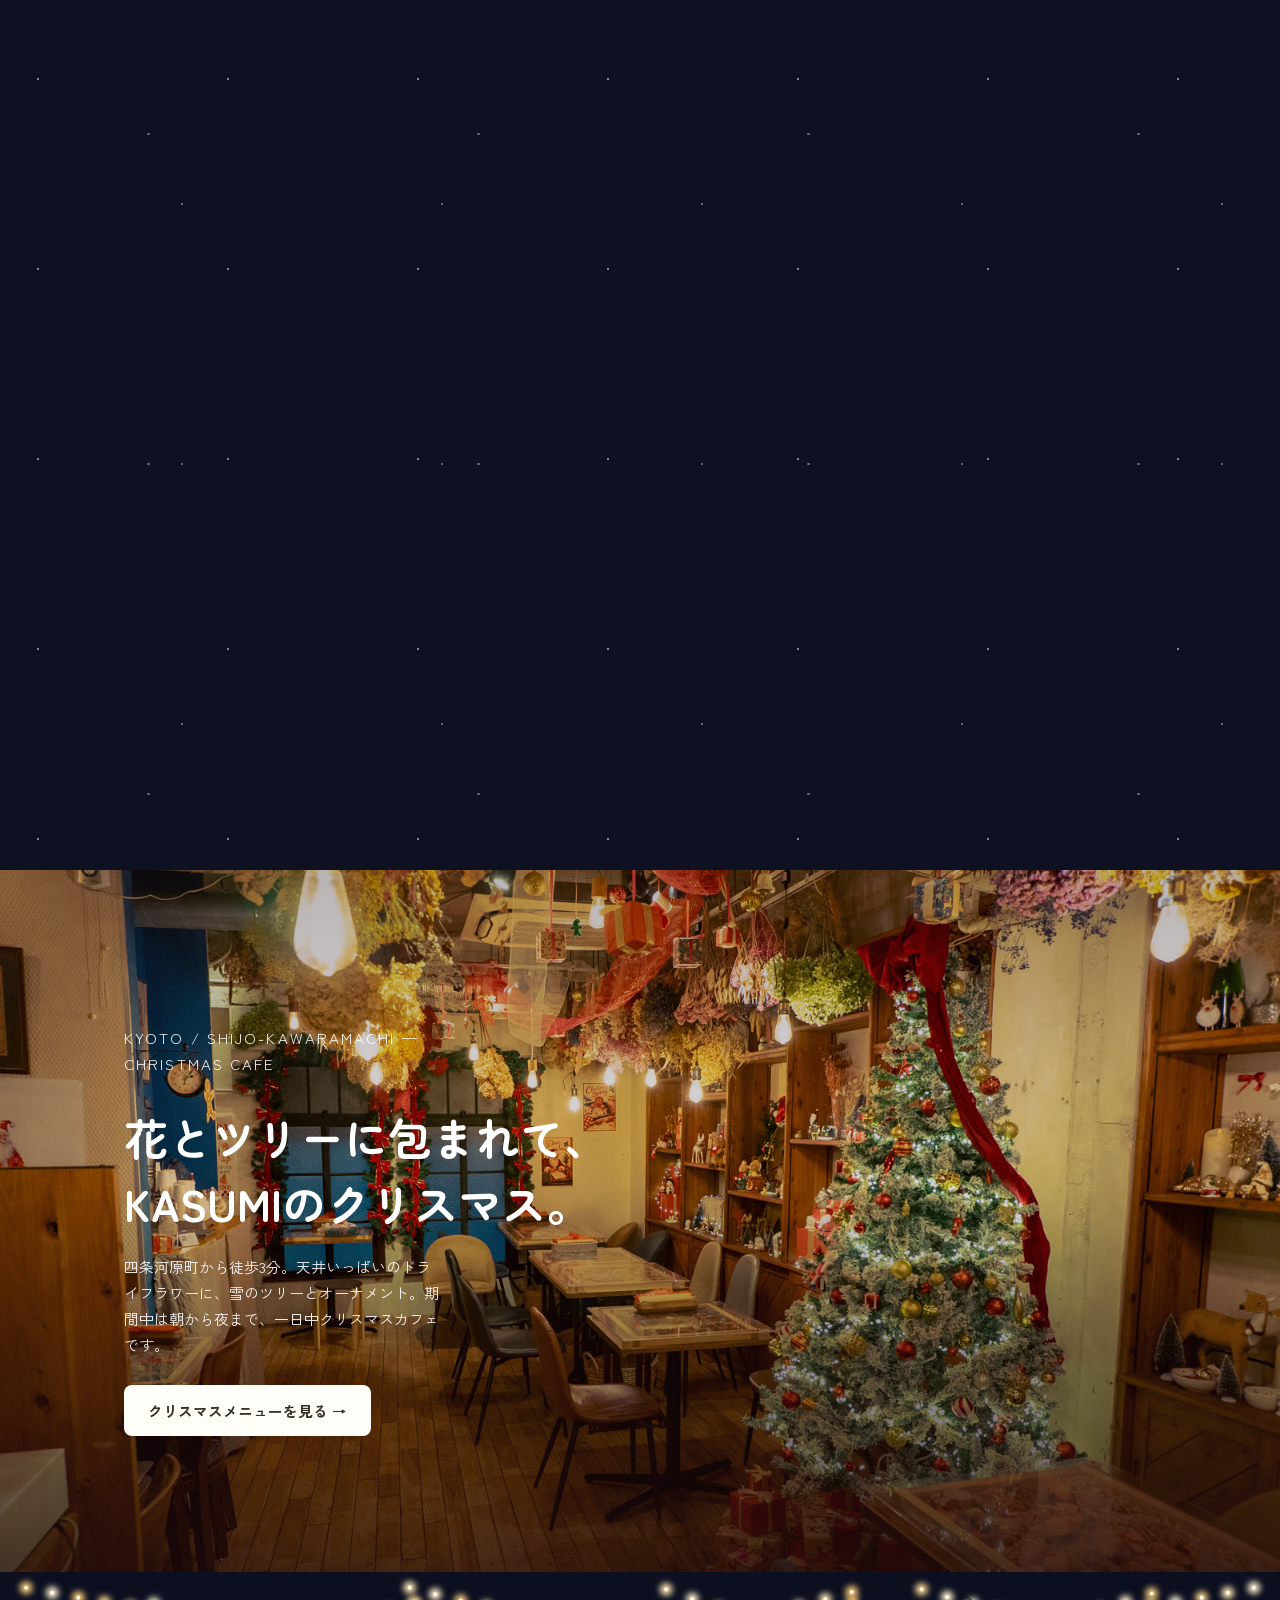
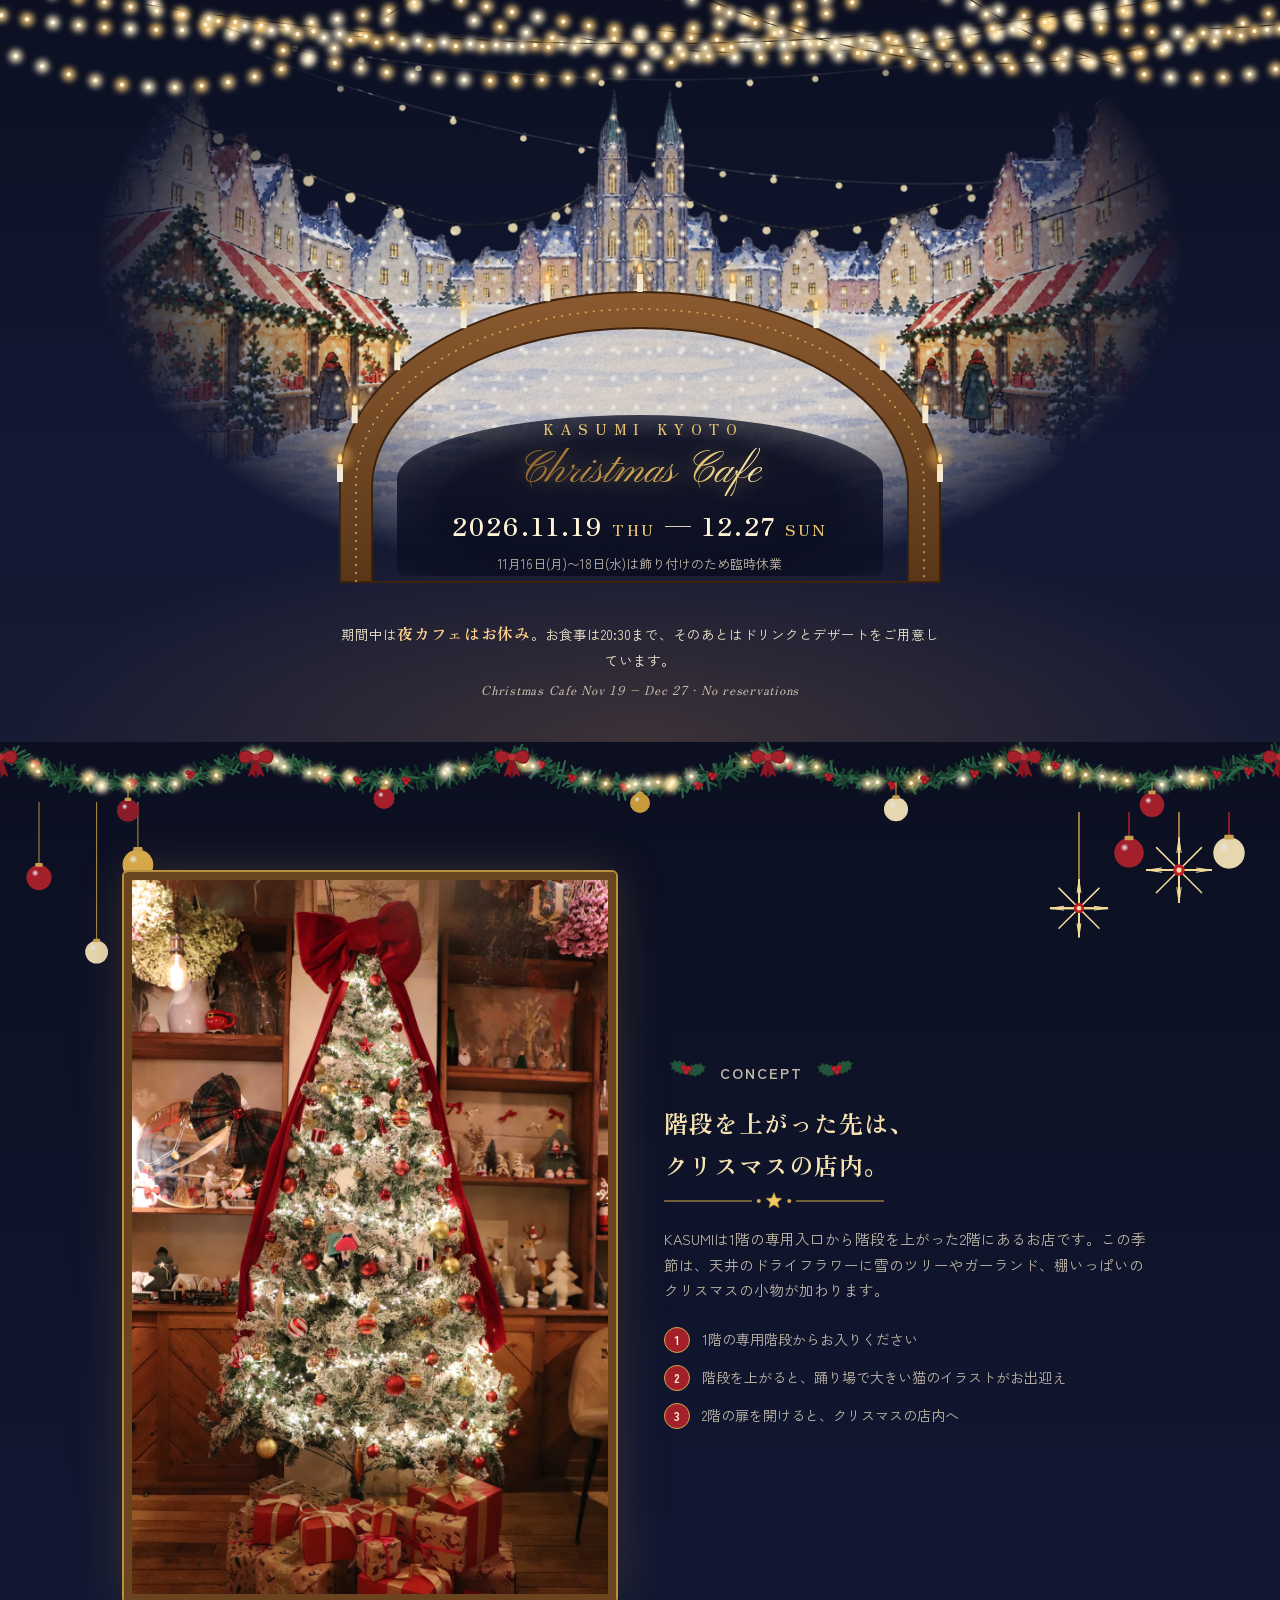
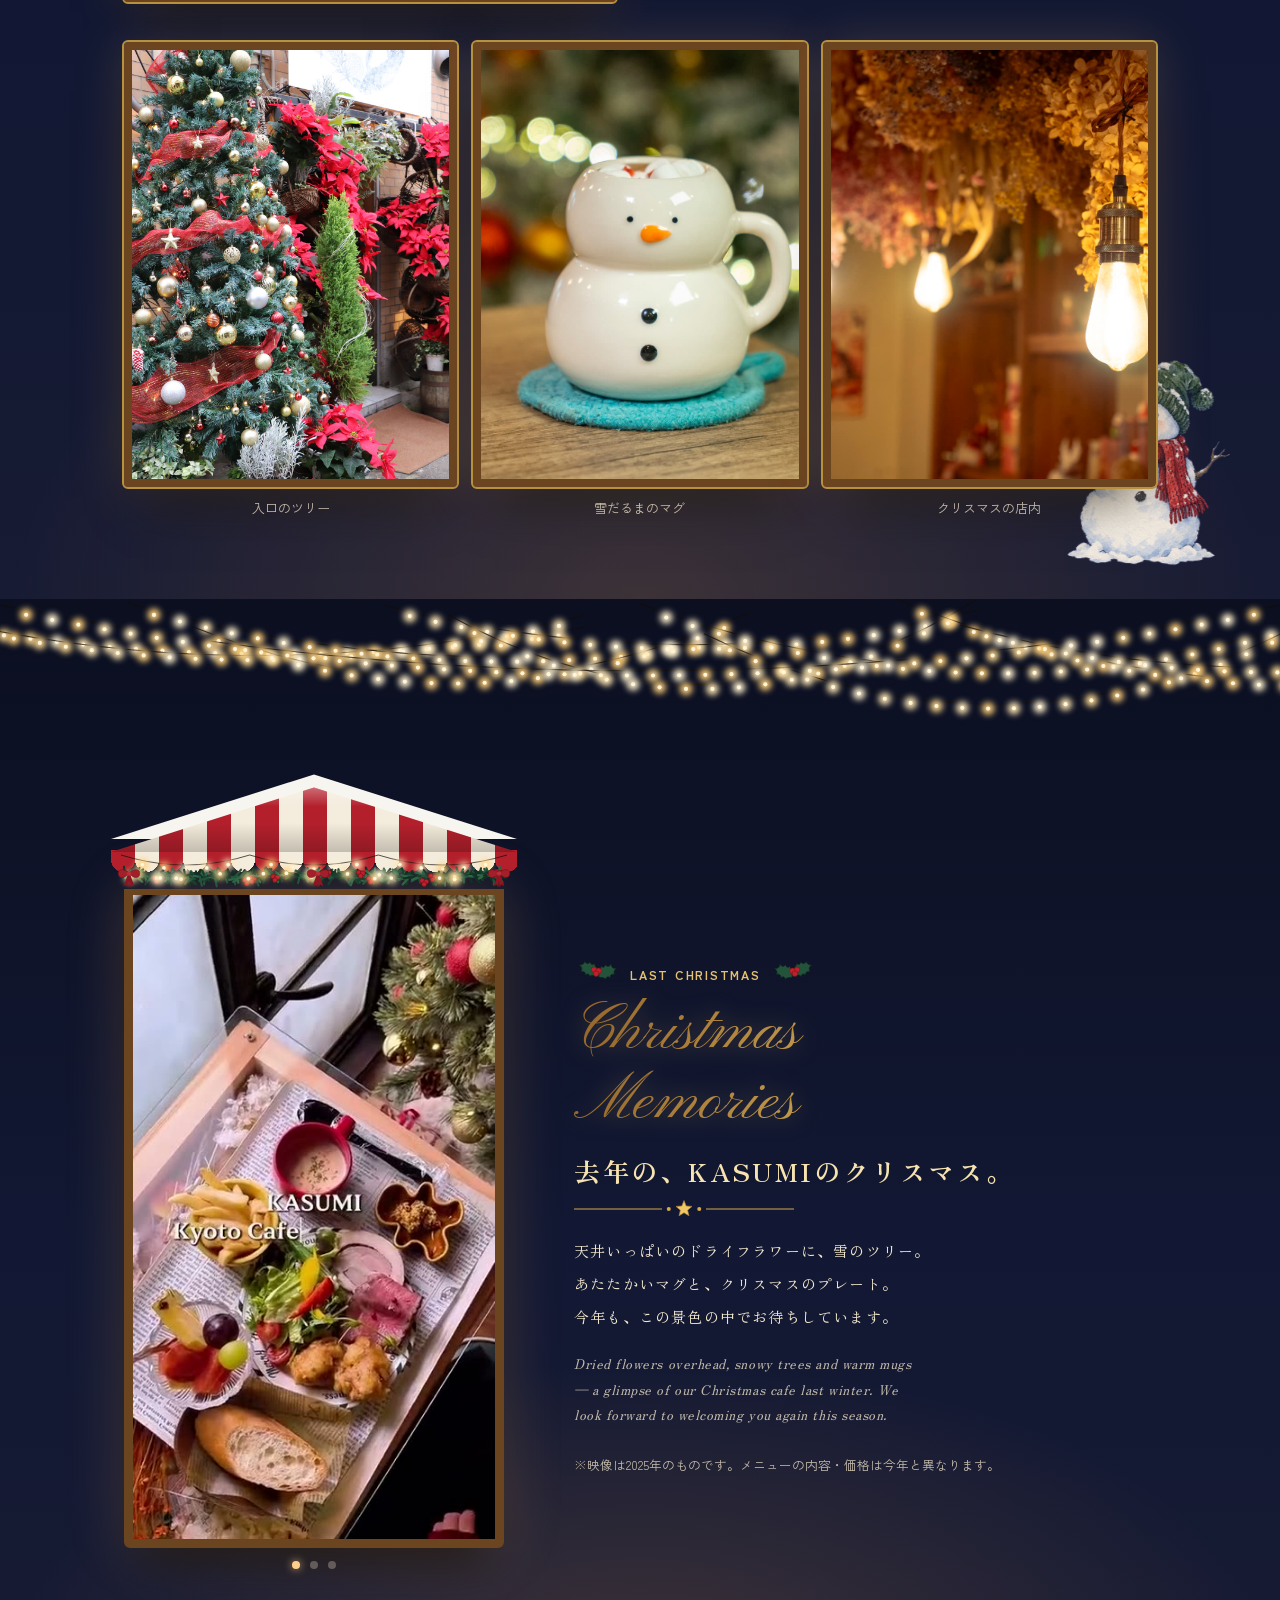
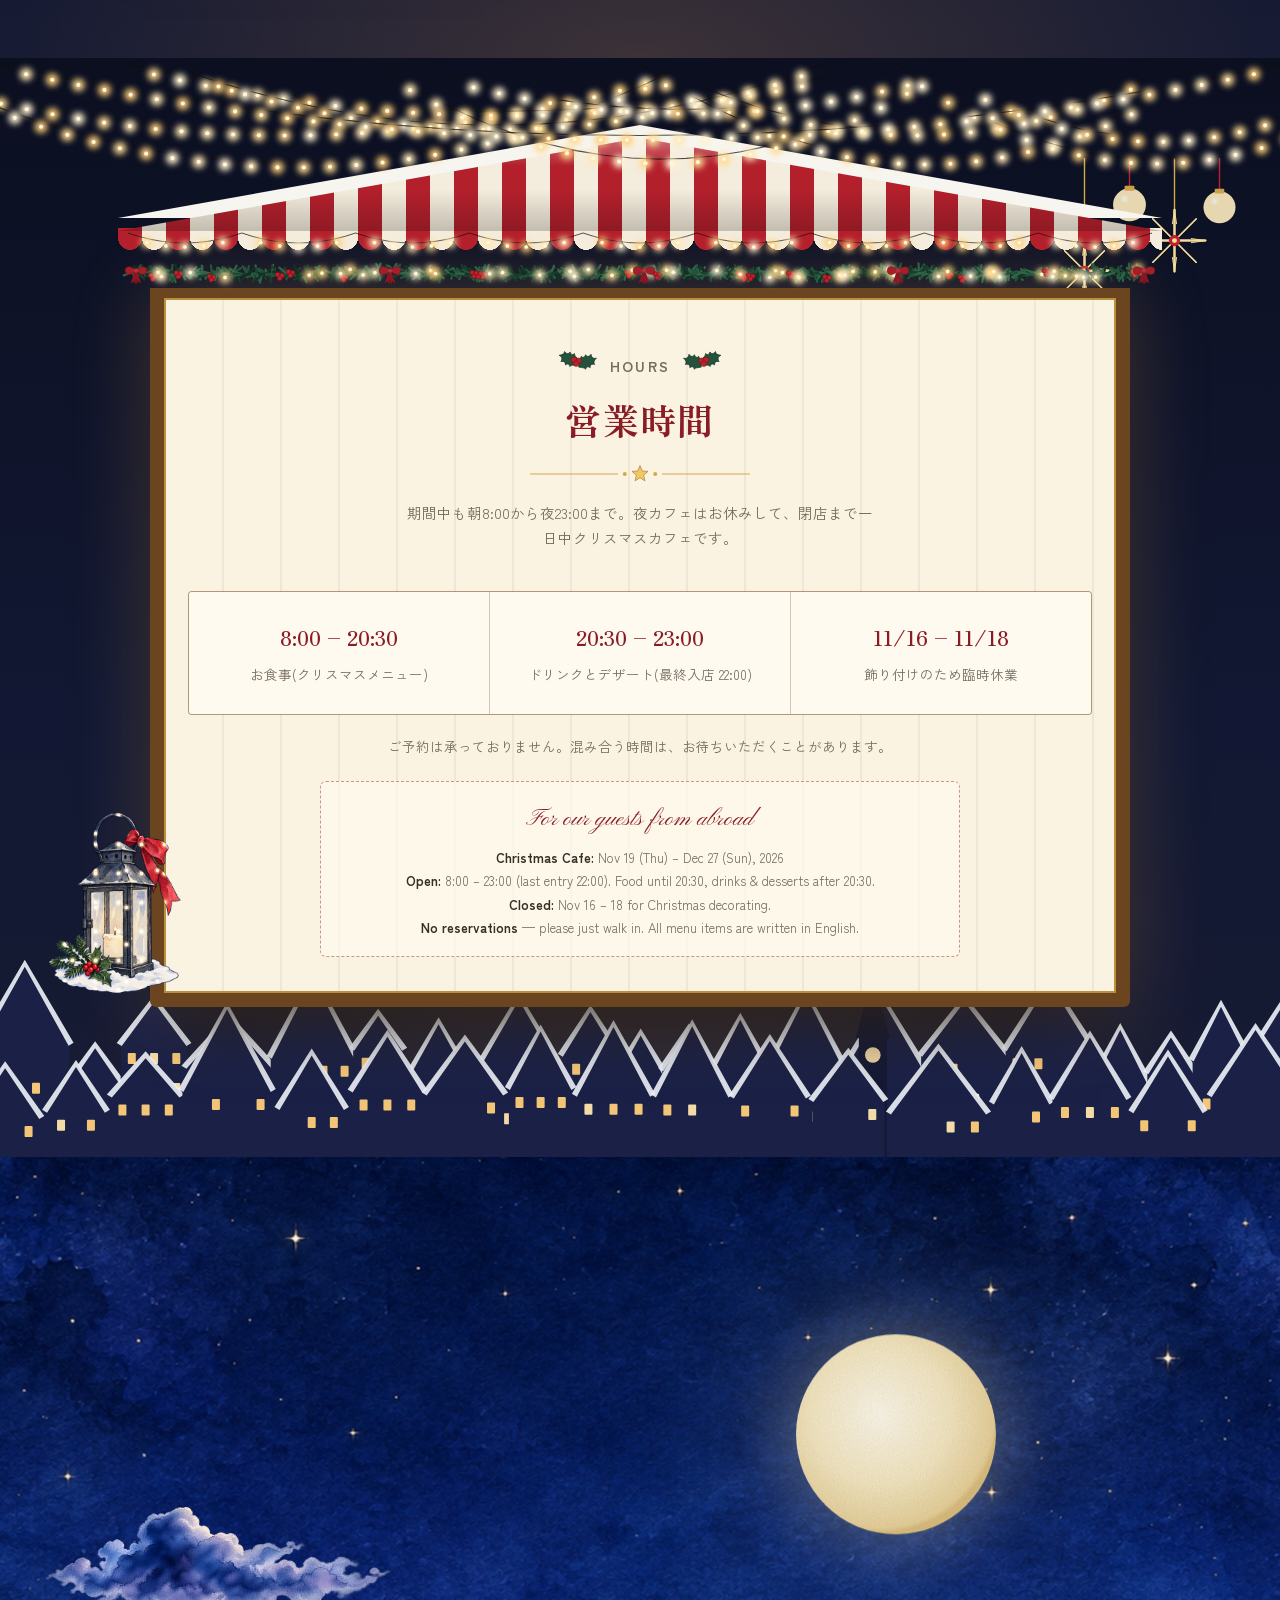
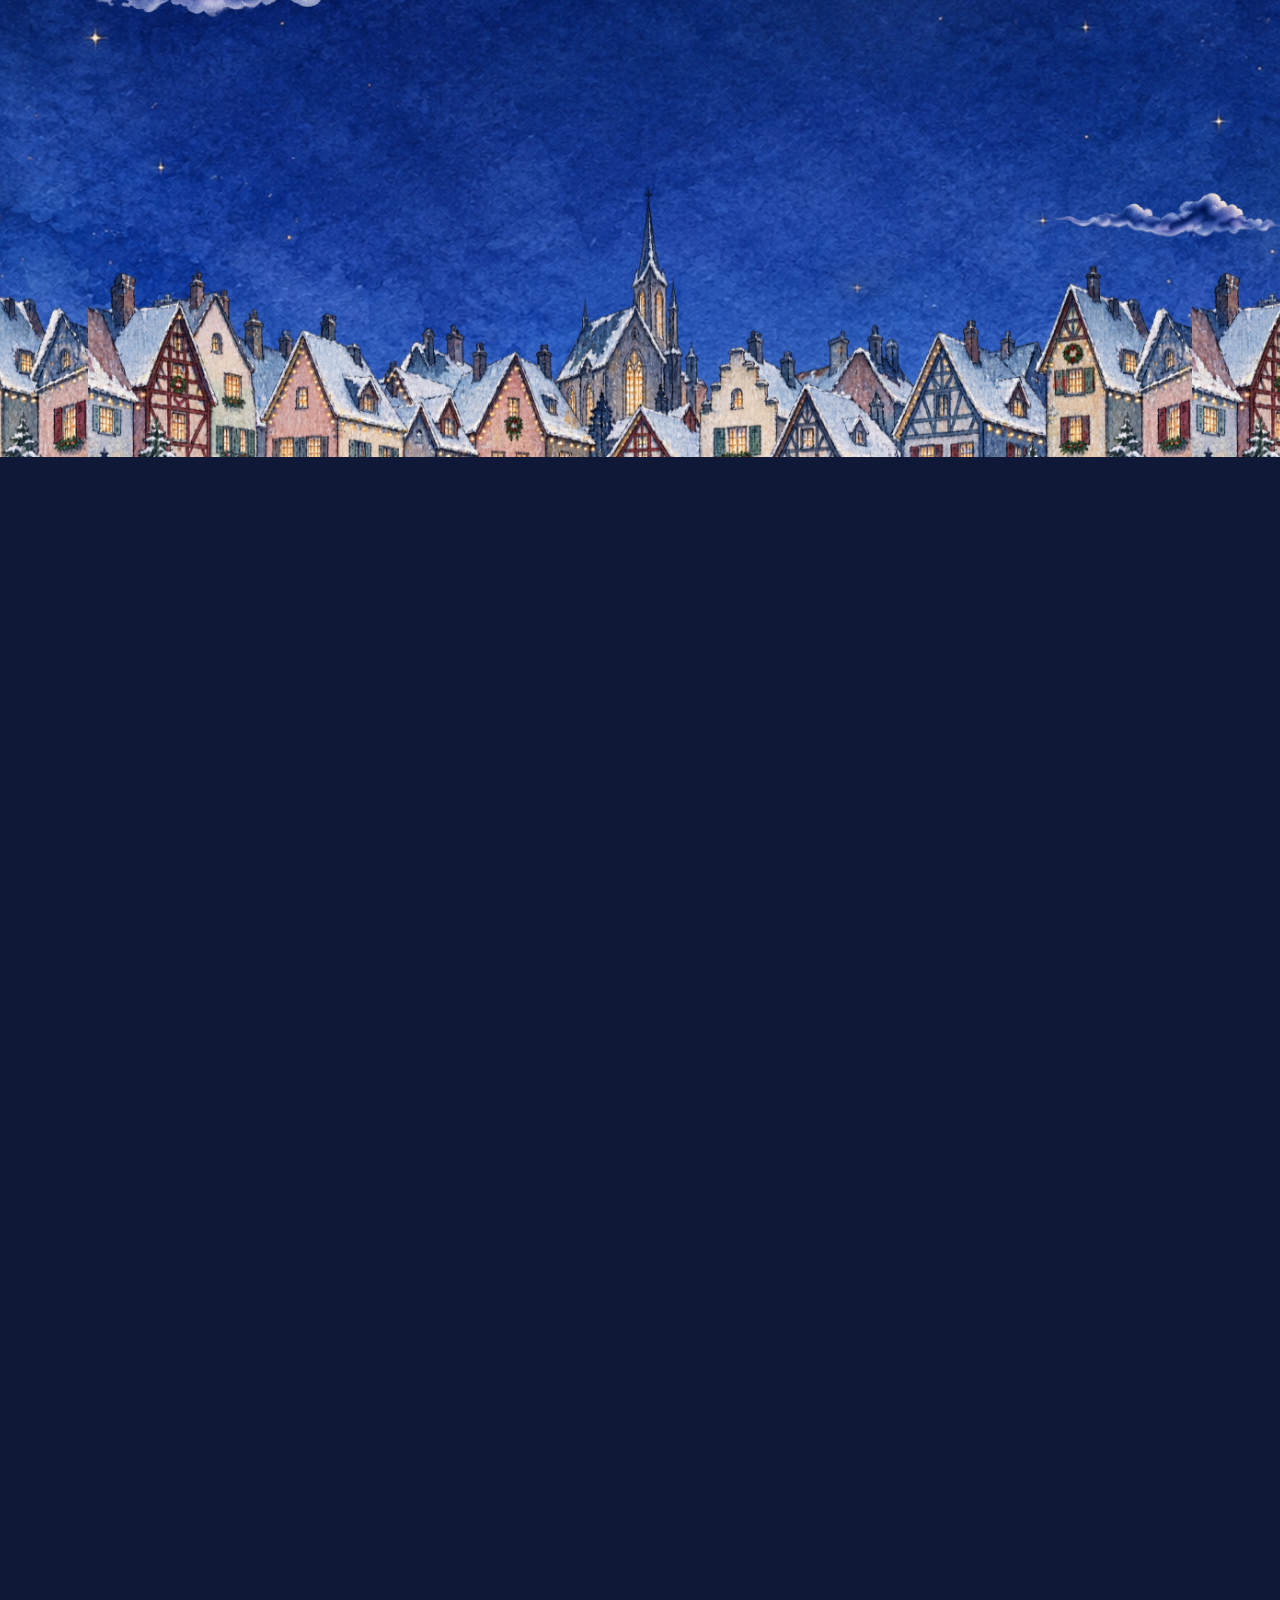
==== commit d2000a62: "クリスマス版: 期間中もフレンチトーストを11時まで出すと案内(2026-11-25 オーナー)、FAQのメイン数を6種に Co-Authored-By: Claude Opus 5.5 <norep" ====
--- a/index.html
+++ b/index.html
@@ -400,7 +400,7 @@
         </div>
       </div>
     </div>
-    <p class="menu-more"><b>いつものメニューも：</b>アサイーボウル(5種)、コーヒー・紅茶・ソフトドリンクなどは期間中もご注文いただけます。<br><b>期間中お休みするメニュー：</b>おばんざいのセット、鶏の唐揚げのセット、モーニング、クリームソーダ。<br>Xmasアサイーボウルの写真は2025年のものです。</p>
+    <p class="menu-more"><b>いつものメニューも：</b>アサイーボウル(5種)、コーヒー・紅茶・ソフトドリンクなどは期間中もご注文いただけます。<br><b>モーニング：</b>フルーツたっぷりフレンチトースト（¥1,200）は期間中も11時までご注文いただけます。<br><span class="xm-en-line" lang="en">Morning: Fruit French Toast ¥1,200, until 11:00.</span><br><b>期間中お休みするメニュー：</b>おばんざいのセット、鶏の唐揚げのセット、チーズフォンデュトーストのセット、クリームソーダ。<br>Xmasアサイーボウルの写真は2025年のものです。</p>
   </div>
 </section>
 
@@ -420,7 +420,7 @@
       <details><summary>予約はできますか？</summary><p>ご予約は承っておりません。そのままお越しください。席数は32席です。混み合う時間は、お待ちいただくことがあります。</p></details>
       <details><summary>クリスマスカフェの期間中は、何時まで営業していますか？</summary><p>朝8:00から夜23:00まで営業しています（最終入店22:00）。お食事のご注文は20:30までで、そのあとはドリンクとデザートをご注文いただけます。期間中は夜カフェはお休みです。</p></details>
       <details><summary>クリスマス当日も営業していますか？</summary><p>開催期間の11月19日（木）〜12月27日（日）は、定休日なしで営業しています。直前の11月16日（月）〜18日（水）は、飾り付けのため臨時休業です。</p></details>
-      <details><summary>おばんざいのセットは食べられますか？</summary><p>クリスマスカフェの期間中（11月19日〜12月27日）は、おばんざいのセットとモーニングをお休みして、7種類からメインを選べるクリスマスプレート（¥1,980）をご用意しています。11月15日まではいつものメニューです。</p></details>
+      <details><summary>おばんざいのセットは食べられますか？</summary><p>クリスマスカフェの期間中（11月19日〜12月27日）は、おばんざいのセットをお休みして、6種類からメインを選べるクリスマスプレート（¥1,980）をご用意しています。11月15日まではいつものメニューです。</p></details>
       <details><summary>英語のメニューはありますか？ / Do you have an English menu?</summary><p>すべてのメニューに英語表記があります。All items on our menu are also written in English.</p></details>
     </div>
   </div>
--- a/christmas-deco.css
+++ b/christmas-deco.css
@@ -874,3 +874,6 @@
 h3 .xm-en { font-size: 12.5px; }
 .xm-mains--photo .xm-en { font-size: 10.5px; color: #8a6a3a; }
 .xm-en-line { display: inline-block; margin-top: 4px; font-family: "Zen Old Mincho", serif; font-style: italic; font-size: 11.5px; line-height: 1.6; color: #8a6a3a; }
+
+/* お休み案内の英語（暗い背景の上） */
+.menu-more .xm-en-line { color:#d9c08a; margin-top:2px; }
